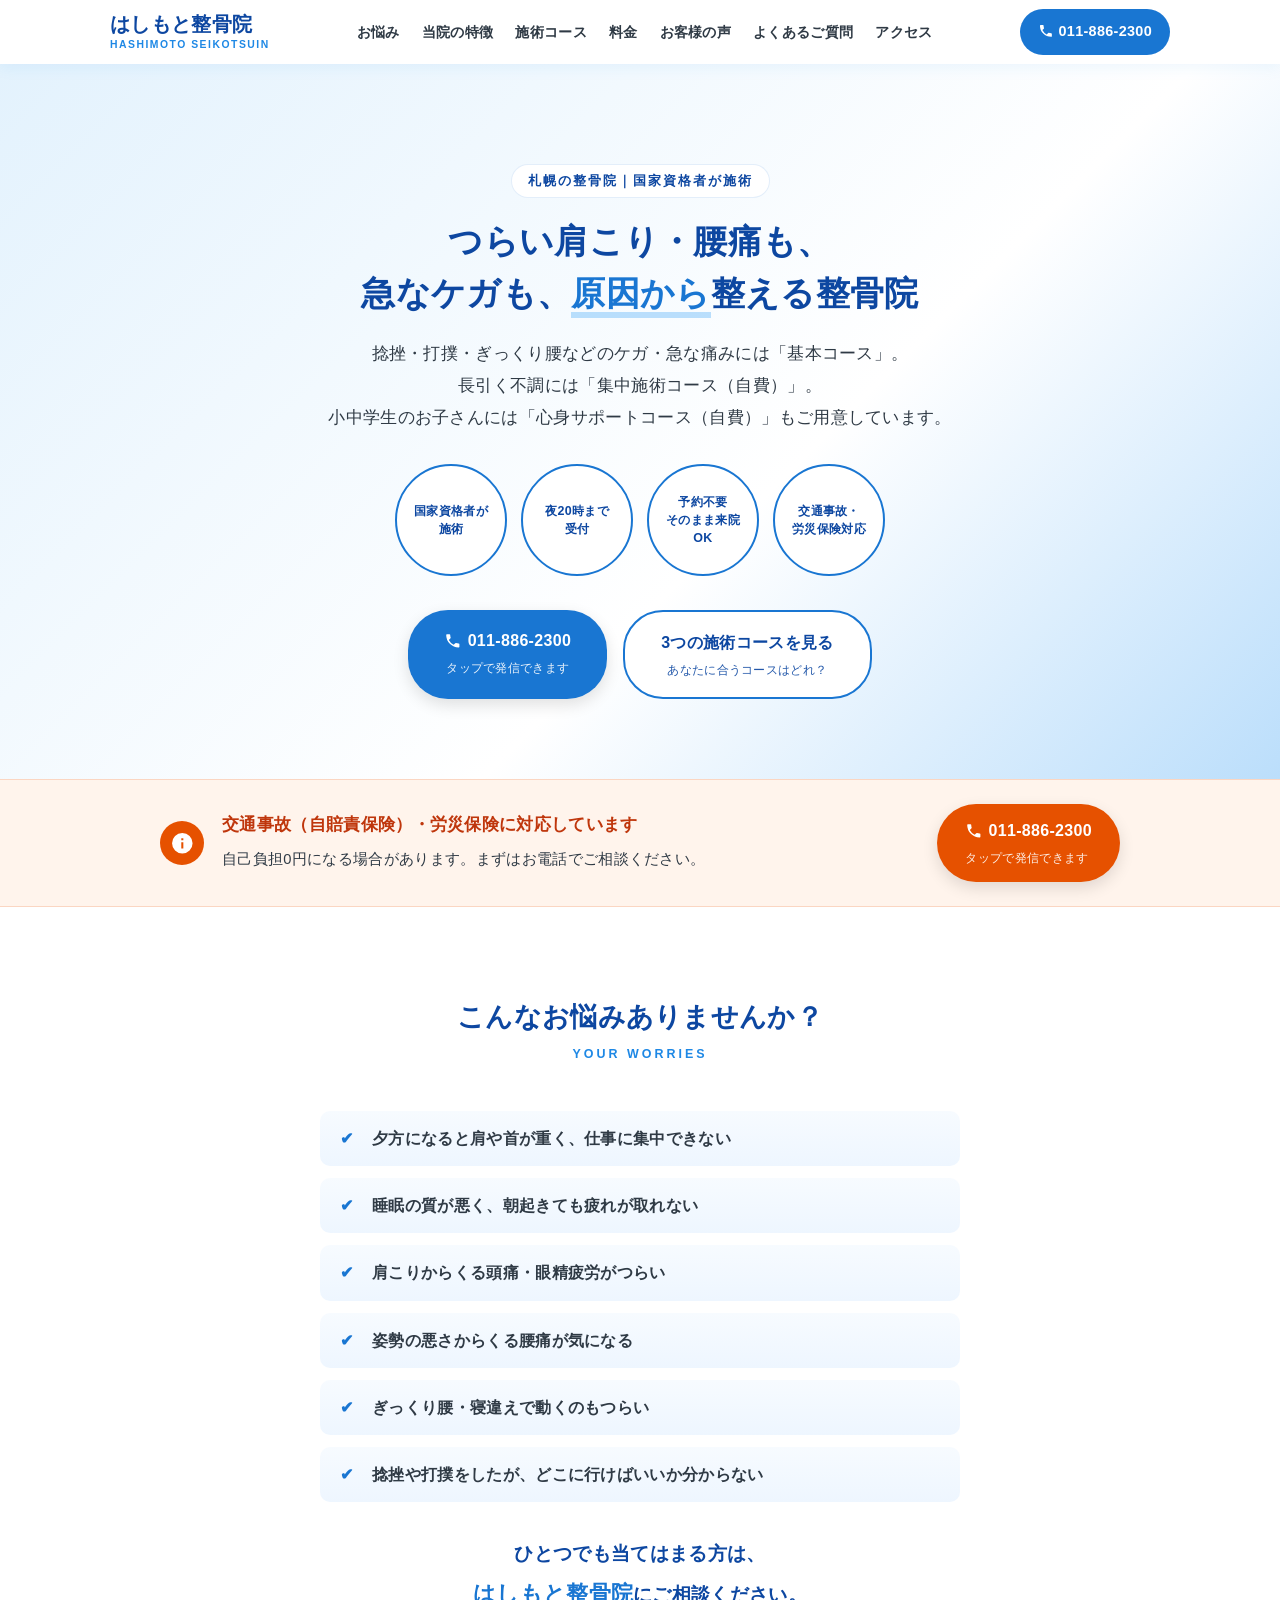
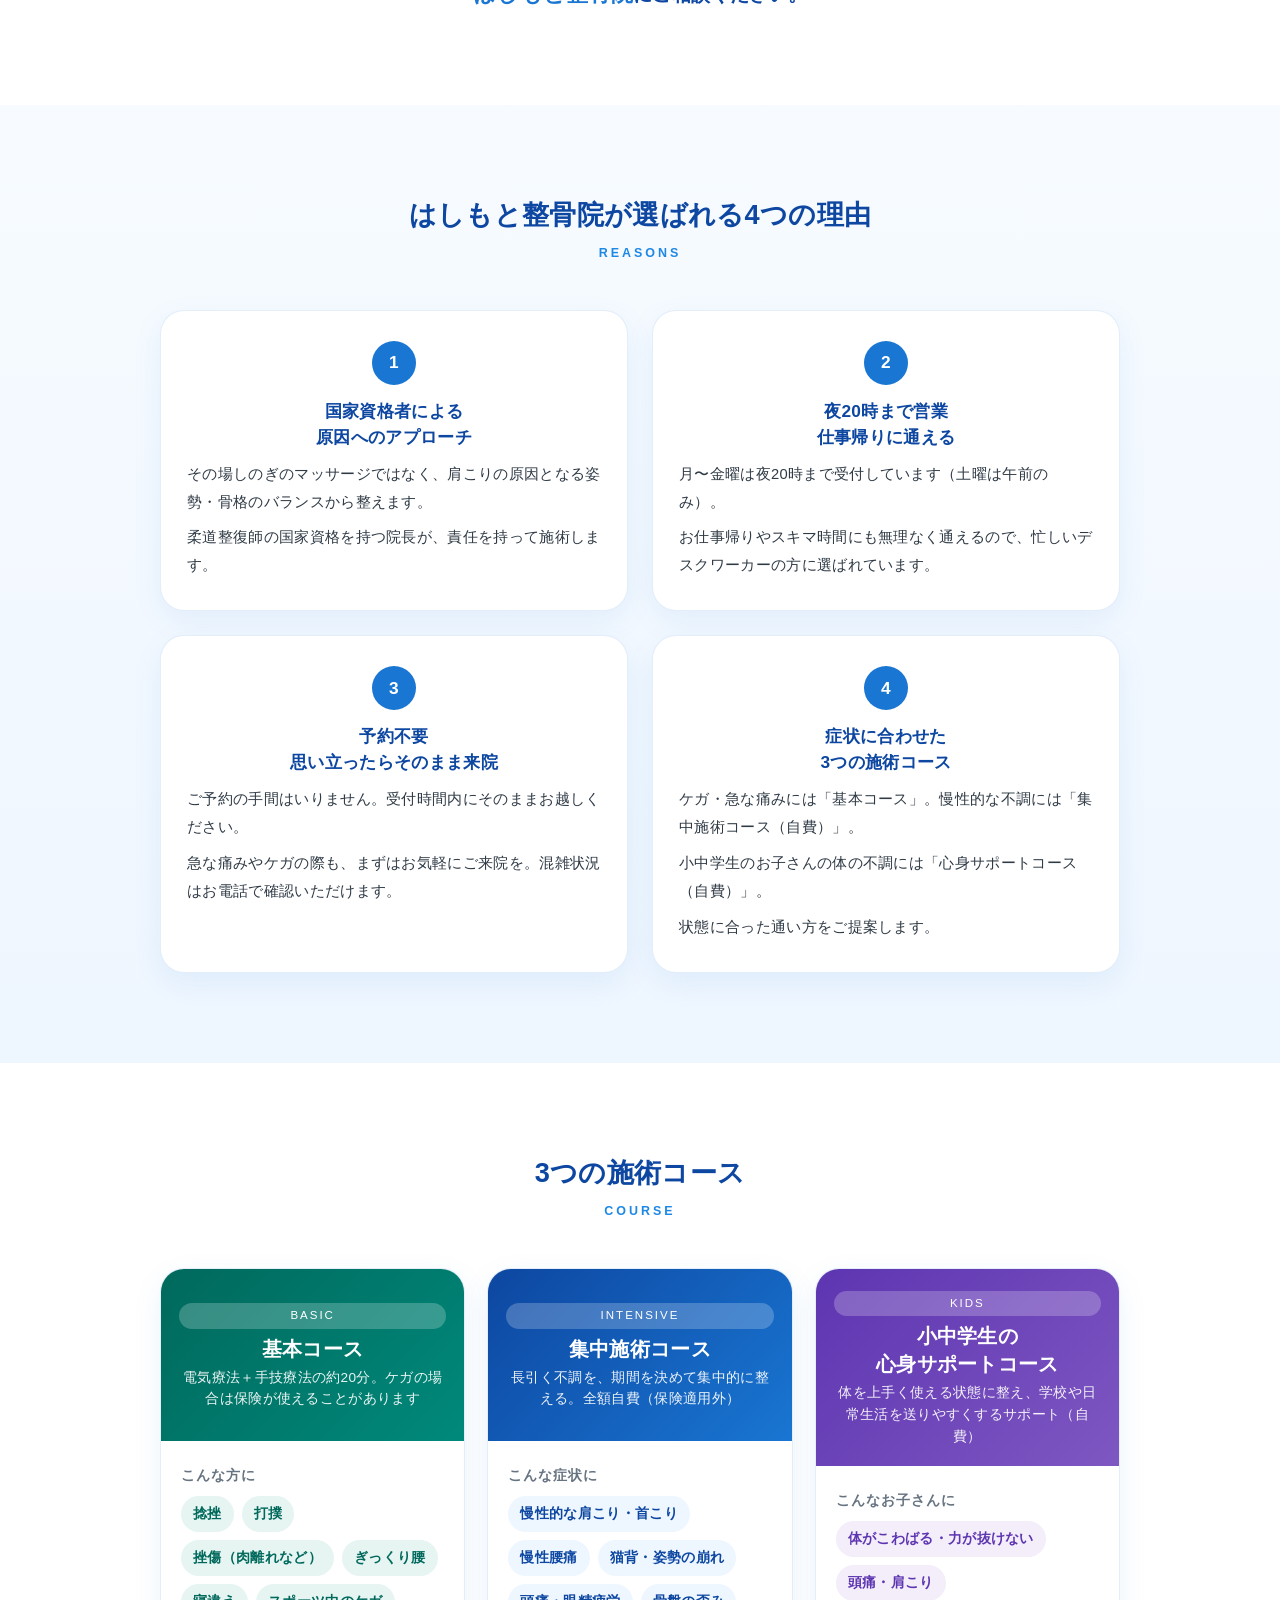
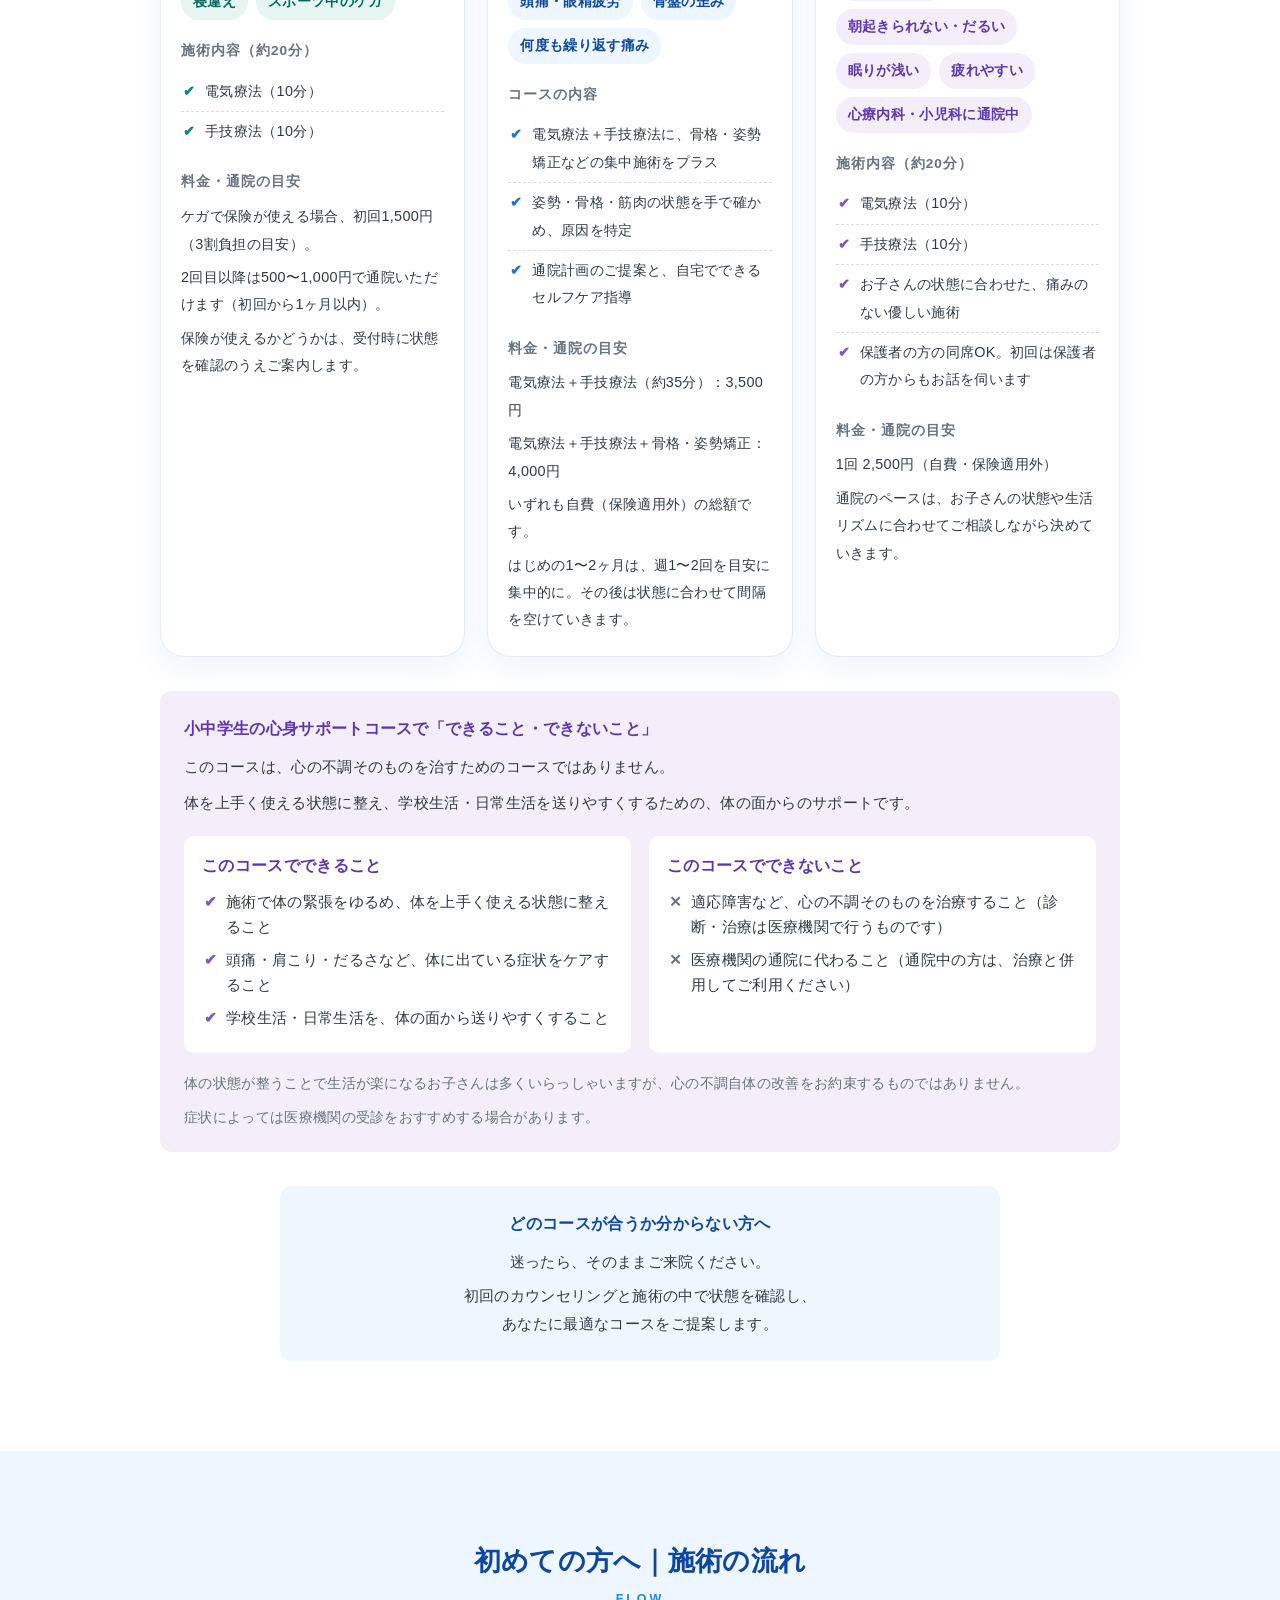
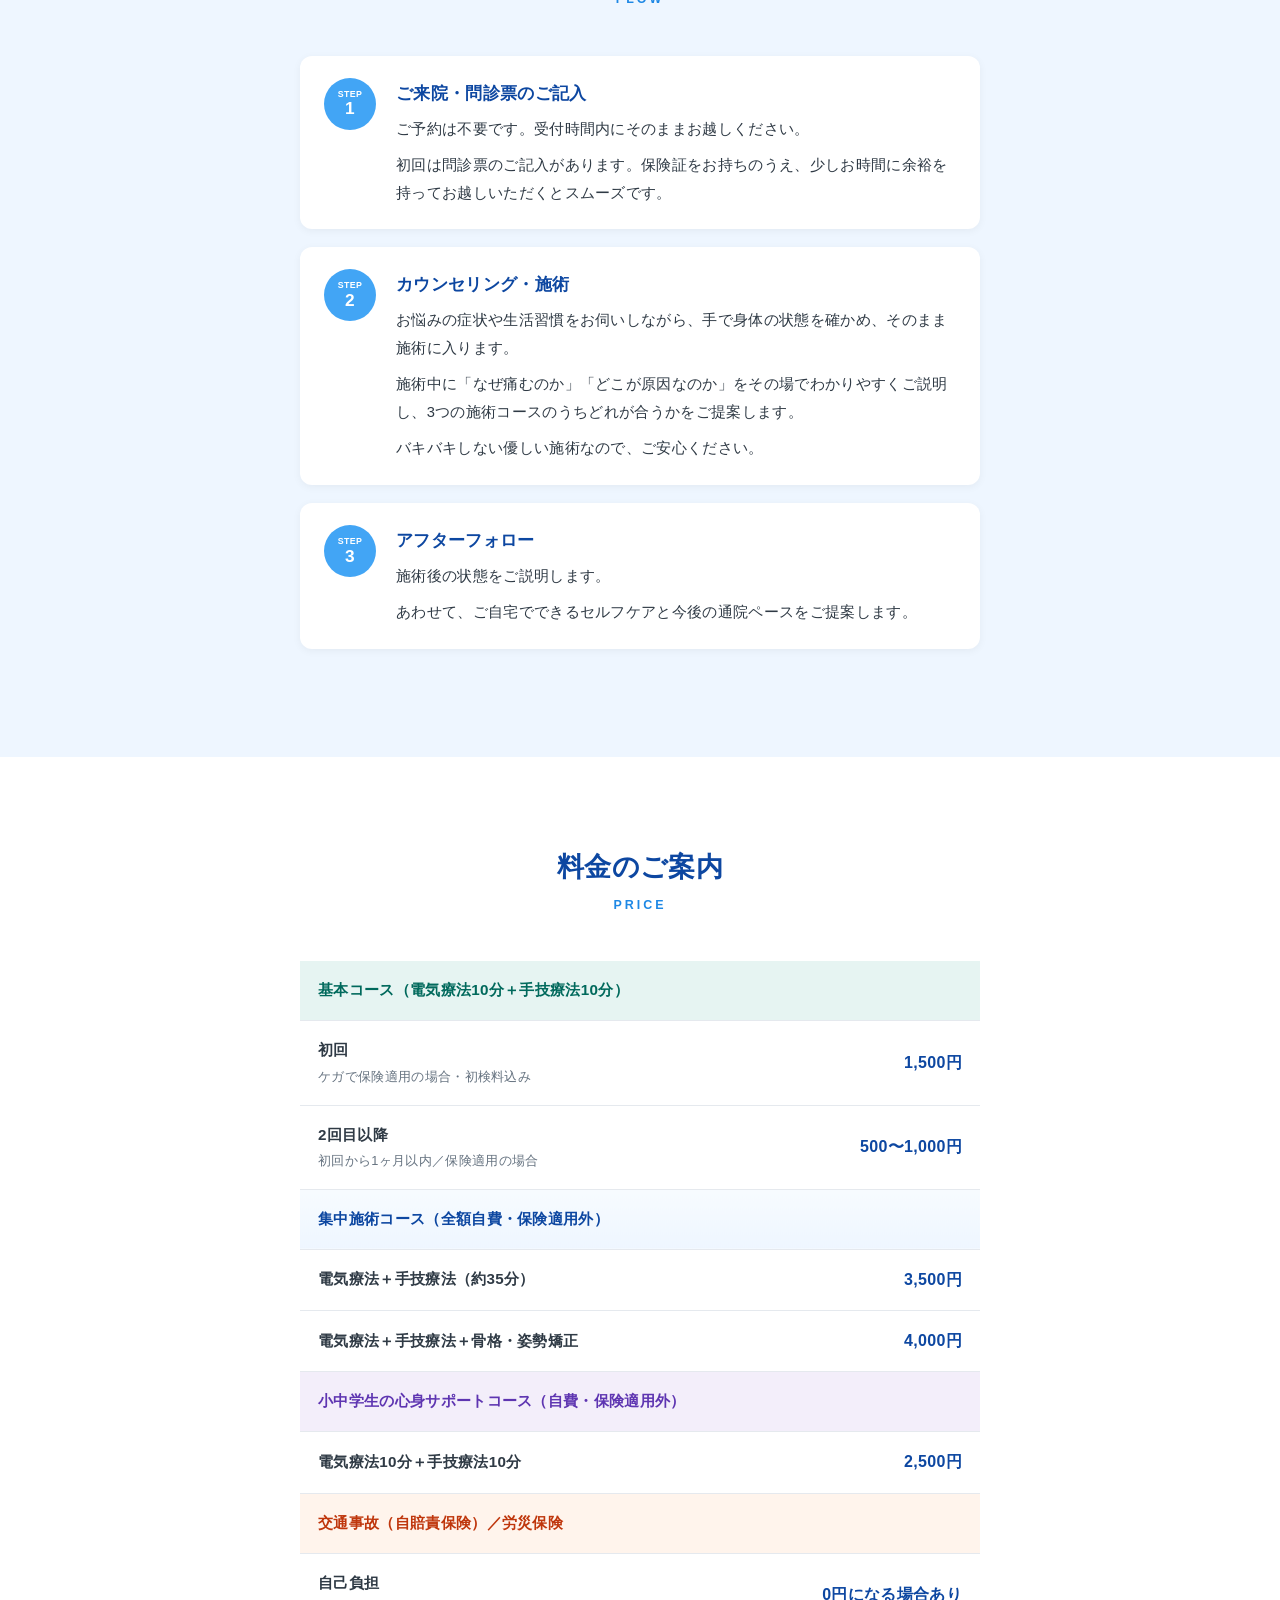
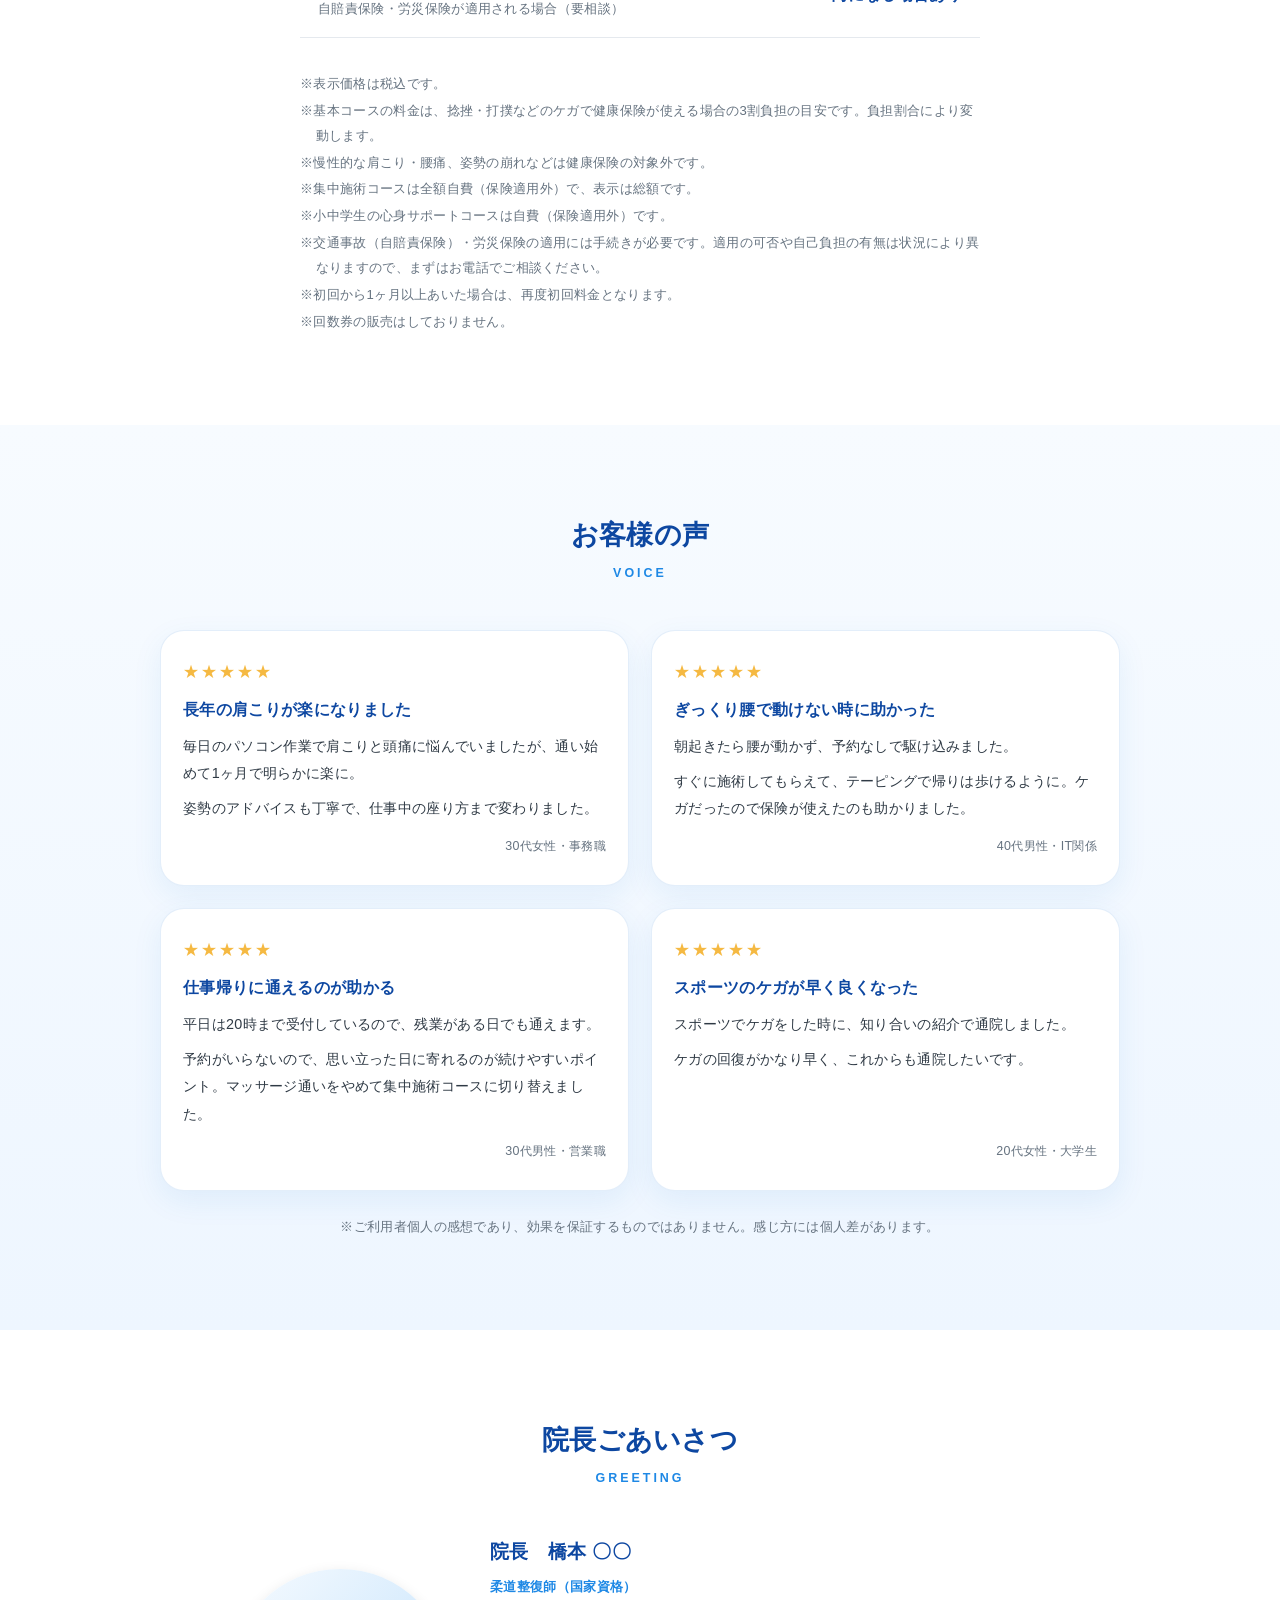
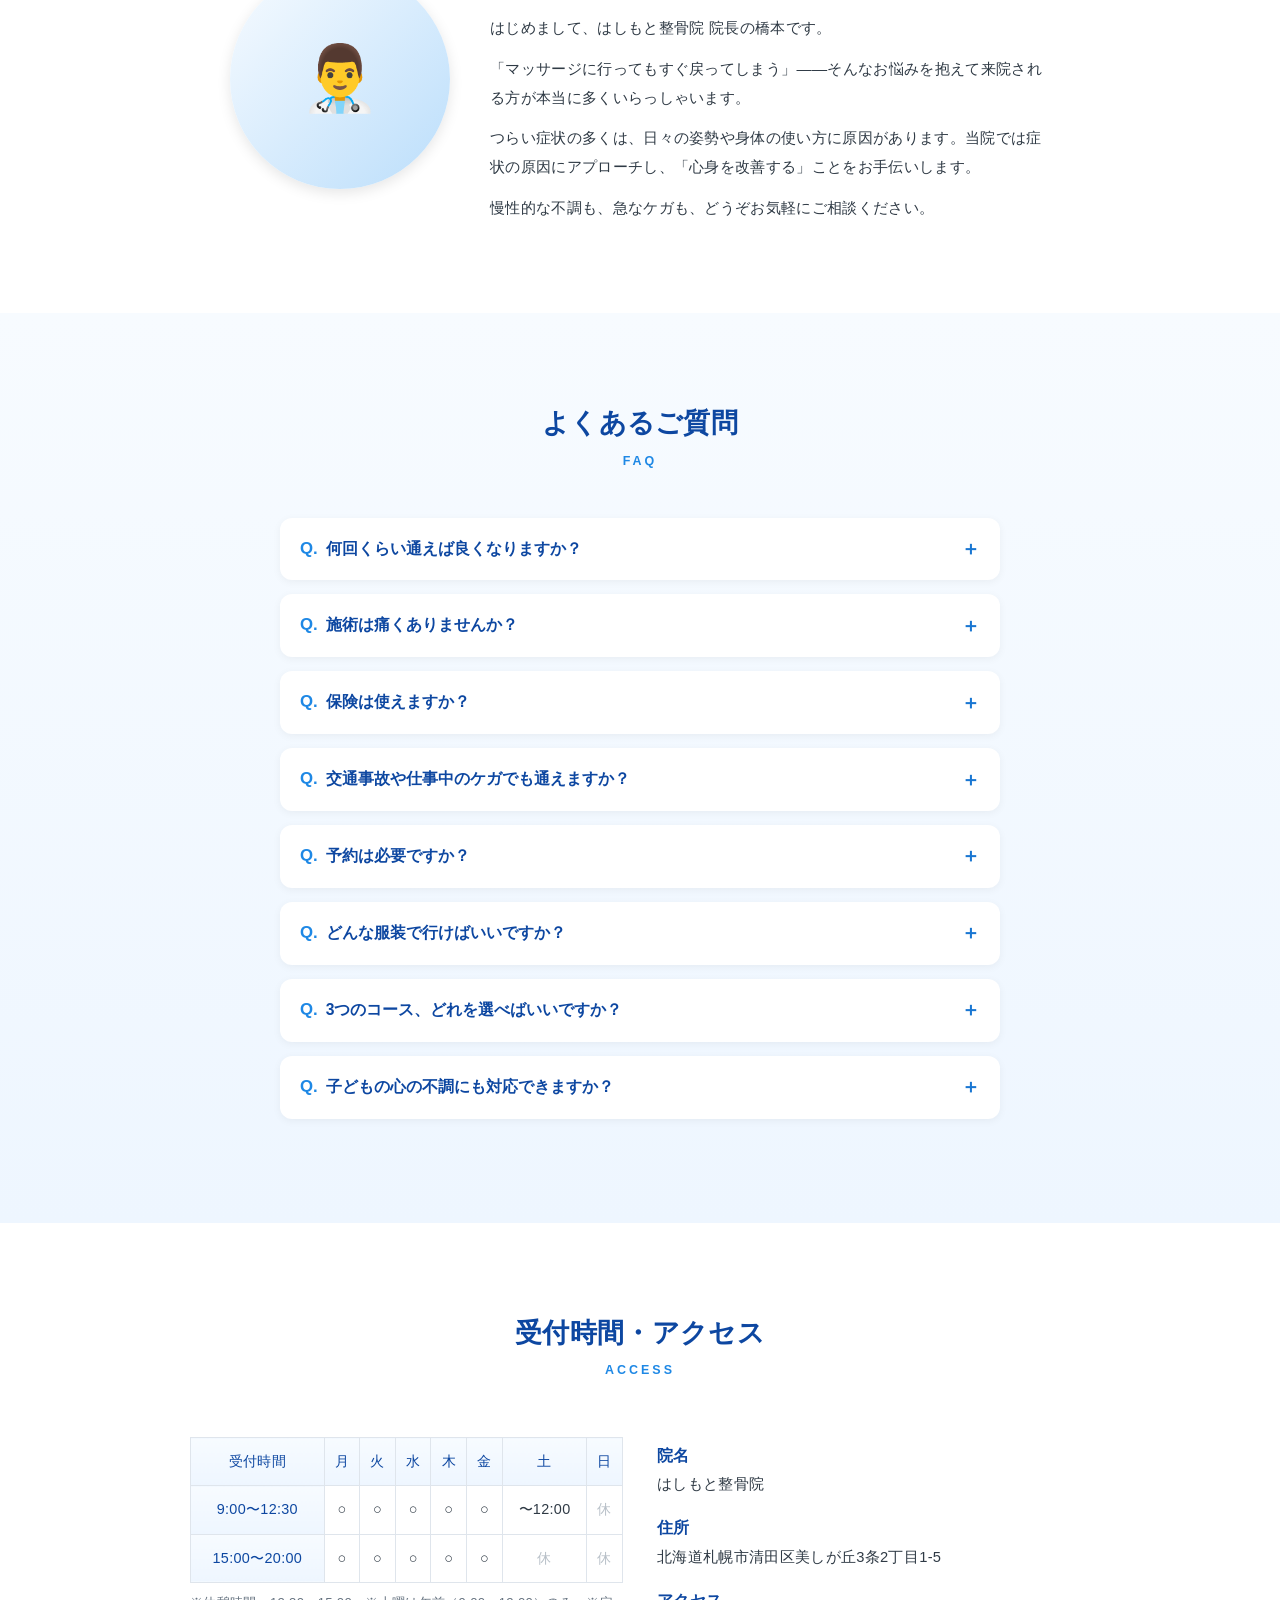
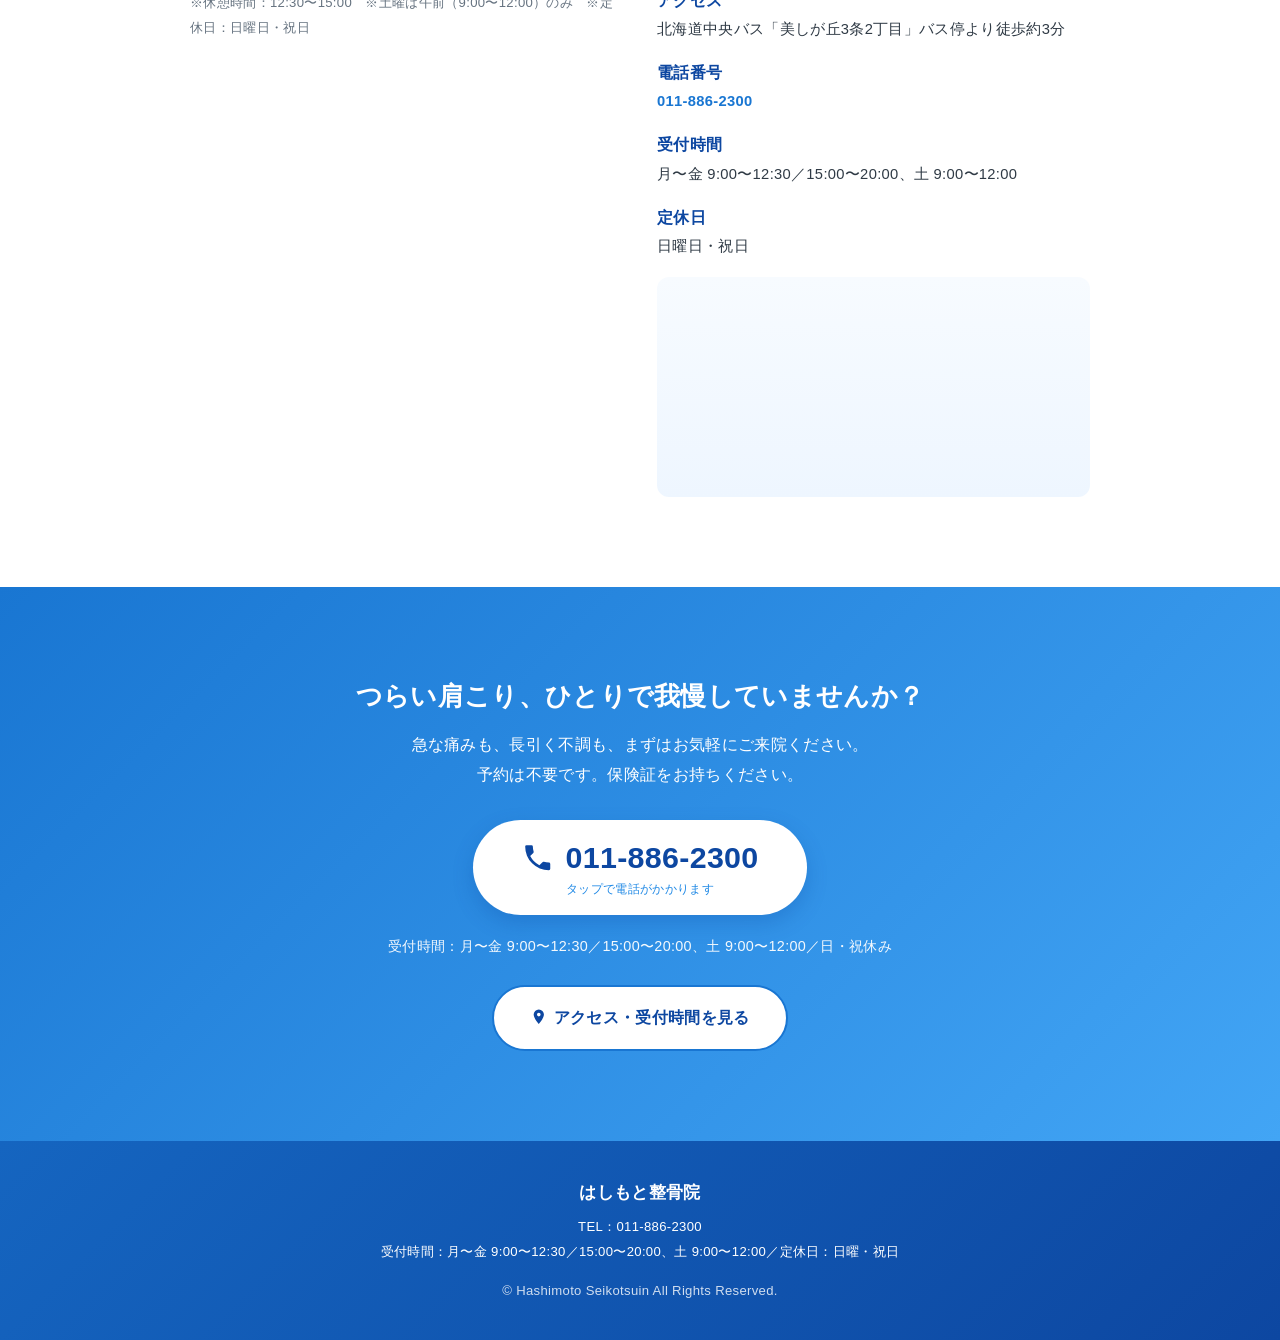
==== index.html @ 77bc4522 "交通事故・労災保険の対応を告知し、小中学生の心身サポートコースを追加 - ヒーロー直下に交通事故（自賠責保険）・労災保険の告知バナーを新設（insurance-banner / btn--acute）" ====
<!DOCTYPE html>
<html lang="ja">
<head>
<meta charset="UTF-8">
<meta name="viewport" content="width=device-width, initial-scale=1.0">
<meta name="theme-color" content="#0d47a1">
<title>はしもと整骨院｜肩こり・腰痛・急なケガ｜札幌・夜20時まで</title>
<meta name="description" content="捻挫・打撲・ぎっくり腰などのケガから、つらい肩こり・腰痛まで。札幌のはしもと整骨院は予約不要・平日20時まで受付。交通事故（自賠責保険）・労災保険にも対応。ケガ向けの基本コース（保険適用の場合あり）、自費の集中施術コース、小中学生の心身サポートコースをご用意。TEL:011-886-2300">

<!-- TODO(公開前): 公開URL・OGP画像・favicon に差し替え -->
<link rel="canonical" href="https://example.com/">
<meta property="og:type" content="website">
<meta property="og:title" content="はしもと整骨院｜肩こり・腰痛・急なケガ｜札幌">
<meta property="og:description" content="ケガも肩こり・腰痛も。予約不要・平日20時まで受付の札幌の整骨院。">
<meta property="og:image" content="https://example.com/ogp.jpg">
<meta property="og:locale" content="ja_JP">
<!-- <link rel="icon" href="/favicon.ico"> -->

<link rel="stylesheet" href="assets/css/style.css">

<!-- 構造化データ  TODO(公開前): url / streetAddress を入力 -->
<script type="application/ld+json">
{
  "@context": "https://schema.org",
  "@type": "MedicalBusiness",
  "name": "はしもと整骨院",
  "telephone": "+81-11-886-2300",
  "url": "https://example.com/",
  "address": {
    "@type": "PostalAddress",
    "addressRegion": "北海道",
    "addressLocality": "札幌市",
    "streetAddress": "清田区美しが丘3条2丁目1-5"
  },
  "openingHoursSpecification": [
    { "@type": "OpeningHoursSpecification", "dayOfWeek": ["Monday","Tuesday","Wednesday","Thursday","Friday"], "opens": "09:00", "closes": "12:30" },
    { "@type": "OpeningHoursSpecification", "dayOfWeek": ["Monday","Tuesday","Wednesday","Thursday","Friday"], "opens": "15:00", "closes": "20:00" },
    { "@type": "OpeningHoursSpecification", "dayOfWeek": "Saturday", "opens": "09:00", "closes": "12:00" }
  ]
}
</script>
</head>
<body>

<a href="#main" class="skip-link">本文へスキップ</a>

<!-- SVG sprite -->
<svg class="u-visually-hidden" aria-hidden="true" focusable="false">
  <symbol id="i-tel" viewBox="0 0 24 24"><path d="M6.6 10.8a15.1 15.1 0 0 0 6.6 6.6l2.2-2.2a1 1 0 0 1 1-.25c1.1.37 2.3.57 3.6.57a1 1 0 0 1 1 1V20a1 1 0 0 1-1 1A17 17 0 0 1 3 4a1 1 0 0 1 1-1h3.5a1 1 0 0 1 1 1c0 1.25.2 2.45.57 3.57a1 1 0 0 1-.25 1L6.6 10.8z"/></symbol>
  <symbol id="i-pin" viewBox="0 0 24 24"><path d="M12 2a7 7 0 0 0-7 7c0 5.2 7 13 7 13s7-7.8 7-13a7 7 0 0 0-7-7zm0 9.5A2.5 2.5 0 1 1 12 6.5a2.5 2.5 0 0 1 0 5z"/></symbol>
  <symbol id="i-info" viewBox="0 0 24 24"><path d="M12 2a10 10 0 1 0 0 20 10 10 0 0 0 0-20zm1 15h-2v-6h2v6zm0-8h-2V7h2v2z"/></symbol>
</svg>

<!-- =========================================================================
     Header
     ========================================================================= -->
<header class="site-header">
  <div class="site-header__inner container container--wide">
    <a href="#top" class="site-logo" aria-label="はしもと整骨院 トップへ">はしもと整骨院<span class="site-logo__sub">HASHIMOTO SEIKOTSUIN</span></a>

    <nav class="site-nav" id="site-nav" aria-label="メインメニュー" data-nav>
      <ul class="site-nav__list">
        <li class="site-nav__item"><a class="site-nav__link" href="#worries">お悩み</a></li>
        <li class="site-nav__item"><a class="site-nav__link" href="#reasons">当院の特徴</a></li>
        <li class="site-nav__item"><a class="site-nav__link" href="#course">施術コース</a></li>
        <li class="site-nav__item"><a class="site-nav__link" href="#price">料金</a></li>
        <li class="site-nav__item"><a class="site-nav__link" href="#voice">お客様の声</a></li>
        <li class="site-nav__item"><a class="site-nav__link" href="#faq">よくあるご質問</a></li>
        <li class="site-nav__item"><a class="site-nav__link" href="#access">アクセス</a></li>
      </ul>
    </nav>

    <a href="tel:0118862300" class="site-header__tel"><svg class="icon"><use href="#i-tel"/></svg>011-886-2300</a>

    <button class="hamburger" type="button"
            aria-label="メニューを開く" aria-controls="site-nav" aria-expanded="false"
            data-nav-toggle data-label-open="メニューを開く" data-label-close="メニューを閉じる">
      <span class="hamburger__bar"></span><span class="hamburger__bar"></span><span class="hamburger__bar"></span>
    </button>
  </div>
</header>
<div class="nav-overlay" aria-hidden="true" data-nav-overlay></div>

<main id="main">

<!-- =========================================================================
     1. Hero
     ========================================================================= -->
<section class="hero" id="top">
  <p class="hero__eyebrow">札幌の整骨院｜国家資格者が施術</p>
  <h1 class="hero__title">つらい肩こり・腰痛も、<br>急なケガも、<strong>原因から</strong>整える整骨院</h1>
  <p class="hero__lead">捻挫・打撲・ぎっくり腰などのケガ・急な痛みには「基本コース」。<br>長引く不調には「集中施術コース（自費）」。<br>小中学生のお子さんには「心身サポートコース（自費）」もご用意しています。</p>
  <ul class="badge-list hero__badges">
    <li class="badge">国家資格者が<br>施術</li>
    <li class="badge">夜20時まで<br>受付</li>
    <li class="badge">予約不要<br>そのまま来院OK</li>
    <li class="badge">交通事故・<br>労災保険対応</li>
  </ul>
  <div class="btn-group">
    <a href="tel:0118862300" class="btn btn--primary"><svg class="icon"><use href="#i-tel"/></svg>011-886-2300<small>タップで発信できます</small></a>
    <a href="#course" class="btn btn--ghost">3つの施術コースを見る<small>あなたに合うコースはどれ？</small></a>
  </div>
</section>

<!-- =========================================================================
     1.5 Insurance banner（交通事故・労災保険の告知）
     ========================================================================= -->
<section class="insurance-banner" aria-label="交通事故・労災保険のご案内">
  <div class="container insurance-banner__inner">
    <span class="insurance-banner__icon" aria-hidden="true"><svg class="icon"><use href="#i-info"/></svg></span>
    <div class="insurance-banner__text prose">
      <p class="insurance-banner__title">交通事故（自賠責保険）・労災保険に対応しています</p>
      <p class="insurance-banner__lead">自己負担0円になる場合があります。まずはお電話でご相談ください。</p>
    </div>
    <a href="tel:0118862300" class="btn btn--acute insurance-banner__tel"><svg class="icon"><use href="#i-tel"/></svg>011-886-2300<small>タップで発信できます</small></a>
  </div>
</section>

<!-- =========================================================================
     2. Worries
     ========================================================================= -->
<section class="section section--white" id="worries">
  <div class="container">
    <h2 class="section__title">こんなお悩みありませんか？</h2>
    <p class="section__sub">Your Worries</p>
    <ul class="worry-list">
      <li class="worry-list__item">夕方になると肩や首が重く、仕事に集中できない</li>
      <li class="worry-list__item">睡眠の質が悪く、朝起きても疲れが取れない</li>
      <li class="worry-list__item">肩こりからくる頭痛・眼精疲労がつらい</li>
      <li class="worry-list__item">姿勢の悪さからくる腰痛が気になる</li>
      <li class="worry-list__item">ぎっくり腰・寝違えで動くのもつらい</li>
      <li class="worry-list__item">捻挫や打撲をしたが、どこに行けばいいか分からない</li>
    </ul>
    <p class="worry-msg">ひとつでも当てはまる方は、<br><strong>はしもと整骨院</strong>にご相談ください。</p>
  </div>
</section>

<!-- =========================================================================
     3. Reasons
     ========================================================================= -->
<section class="section section--tint" id="reasons">
  <div class="container">
    <h2 class="section__title">はしもと整骨院が選ばれる4つの理由</h2>
    <p class="section__sub">Reasons</p>
    <div class="reason-grid">

      <article class="card card--hover reason-card">
        <span class="circle-num reason-card__num" aria-hidden="true">1</span>
        <h3 class="reason-card__title">国家資格者による<br>原因へのアプローチ</h3>
        <div class="reason-card__body prose">
          <p>その場しのぎのマッサージではなく、肩こりの原因となる姿勢・骨格のバランスから整えます。</p>
          <p>柔道整復師の国家資格を持つ院長が、責任を持って施術します。</p>
        </div>
      </article>

      <article class="card card--hover reason-card">
        <span class="circle-num reason-card__num" aria-hidden="true">2</span>
        <h3 class="reason-card__title">夜20時まで営業<br>仕事帰りに通える</h3>
        <div class="reason-card__body prose">
          <p>月〜金曜は夜20時まで受付しています（土曜は午前のみ）。</p>
          <p>お仕事帰りやスキマ時間にも無理なく通えるので、忙しいデスクワーカーの方に選ばれています。</p>
        </div>
      </article>

      <article class="card card--hover reason-card">
        <span class="circle-num reason-card__num" aria-hidden="true">3</span>
        <h3 class="reason-card__title">予約不要<br>思い立ったらそのまま来院</h3>
        <div class="reason-card__body prose">
          <p>ご予約の手間はいりません。受付時間内にそのままお越しください。</p>
          <p>急な痛みやケガの際も、まずはお気軽にご来院を。混雑状況はお電話で確認いただけます。</p>
        </div>
      </article>

      <article class="card card--hover reason-card">
        <span class="circle-num reason-card__num" aria-hidden="true">4</span>
        <h3 class="reason-card__title">症状に合わせた<br>3つの施術コース</h3>
        <div class="reason-card__body prose">
          <p>ケガ・急な痛みには「基本コース」。慢性的な不調には「集中施術コース（自費）」。</p>
          <p>小中学生のお子さんの体の不調には「心身サポートコース（自費）」。</p>
          <p>状態に合った通い方をご提案します。</p>
        </div>
      </article>

    </div>
  </div>
</section>

<!-- =========================================================================
     4. Courses
     ※ コースを追加する場合: course-card を複製し、modifier（--basic 等）を
        新設して style.css の「5.5 Courses」に色変数を追加する。
     ========================================================================= -->
<section class="section section--white" id="course">
  <div class="container">
    <h2 class="section__title">3つの施術コース</h2>
    <p class="section__sub">Course</p>
    <div class="course-grid">

      <article class="card course-card course-card--basic">
        <header class="course-card__head">
          <span class="course-card__tag">BASIC</span>
          <h3 class="course-card__title">基本コース</h3>
          <p class="course-card__tagline">電気療法＋手技療法の約20分。ケガの場合は保険が使えることがあります</p>
        </header>
        <div class="course-card__body">
          <h4 class="course-card__label">こんな方に</h4>
          <ul class="course-card__chips">
            <li class="course-card__chip">捻挫</li>
            <li class="course-card__chip">打撲</li>
            <li class="course-card__chip">挫傷（肉離れなど）</li>
            <li class="course-card__chip">ぎっくり腰</li>
            <li class="course-card__chip">寝違え</li>
            <li class="course-card__chip">スポーツ中のケガ</li>
          </ul>
          <h4 class="course-card__label">施術内容（約20分）</h4>
          <ul class="course-card__points">
            <li class="check-list__item">電気療法（10分）</li>
            <li class="check-list__item">手技療法（10分）</li>
          </ul>
          <h4 class="course-card__label">料金・通院の目安</h4>
          <p>ケガで保険が使える場合、初回1,500円（3割負担の目安）。</p>
          <p>2回目以降は500〜1,000円で通院いただけます（初回から1ヶ月以内）。</p>
          <p>保険が使えるかどうかは、受付時に状態を確認のうえご案内します。</p>
        </div>
      </article>

      <article class="card course-card course-card--intensive">
        <header class="course-card__head">
          <span class="course-card__tag">INTENSIVE</span>
          <h3 class="course-card__title">集中施術コース</h3>
          <p class="course-card__tagline">長引く不調を、期間を決めて集中的に整える。全額自費（保険適用外）</p>
        </header>
        <div class="course-card__body">
          <h4 class="course-card__label">こんな症状に</h4>
          <ul class="course-card__chips">
            <li class="course-card__chip">慢性的な肩こり・首こり</li>
            <li class="course-card__chip">慢性腰痛</li>
            <li class="course-card__chip">猫背・姿勢の崩れ</li>
            <li class="course-card__chip">頭痛・眼精疲労</li>
            <li class="course-card__chip">骨盤の歪み</li>
            <li class="course-card__chip">何度も繰り返す痛み</li>
          </ul>
          <h4 class="course-card__label">コースの内容</h4>
          <ul class="course-card__points">
            <li class="check-list__item">電気療法＋手技療法に、骨格・姿勢矯正などの集中施術をプラス</li>
            <li class="check-list__item">姿勢・骨格・筋肉の状態を手で確かめ、原因を特定</li>
            <li class="check-list__item">通院計画のご提案と、自宅でできるセルフケア指導</li>
          </ul>
          <h4 class="course-card__label">料金・通院の目安</h4>
          <p>電気療法＋手技療法（約35分）：3,500円</p>
          <p>電気療法＋手技療法＋骨格・姿勢矯正：4,000円</p>
          <p>いずれも自費（保険適用外）の総額です。</p>
          <p>はじめの1〜2ヶ月は、週1〜2回を目安に集中的に。その後は状態に合わせて間隔を空けていきます。</p>
        </div>
      </article>

      <article class="card course-card course-card--kids">
        <header class="course-card__head">
          <span class="course-card__tag">KIDS</span>
          <h3 class="course-card__title">小中学生の<br class="u-pc-only">心身サポートコース</h3>
          <p class="course-card__tagline">体を上手く使える状態に整え、学校や日常生活を送りやすくするサポート（自費）</p>
        </header>
        <div class="course-card__body">
          <h4 class="course-card__label">こんなお子さんに</h4>
          <ul class="course-card__chips">
            <li class="course-card__chip">体がこわばる・力が抜けない</li>
            <li class="course-card__chip">頭痛・肩こり</li>
            <li class="course-card__chip">朝起きられない・だるい</li>
            <li class="course-card__chip">眠りが浅い</li>
            <li class="course-card__chip">疲れやすい</li>
            <li class="course-card__chip">心療内科・小児科に通院中</li>
          </ul>
          <h4 class="course-card__label">施術内容（約20分）</h4>
          <ul class="course-card__points">
            <li class="check-list__item">電気療法（10分）</li>
            <li class="check-list__item">手技療法（10分）</li>
            <li class="check-list__item">お子さんの状態に合わせた、痛みのない優しい施術</li>
            <li class="check-list__item">保護者の方の同席OK。初回は保護者の方からもお話を伺います</li>
          </ul>
          <h4 class="course-card__label">料金・通院の目安</h4>
          <!-- TODO(要確認): 2,500円が「一律」か「基本コース料金＋2,500円」かを院長に確認。現在は一律 2,500円で仮組み -->
          <p>1回 2,500円（自費・保険適用外）</p>
          <p>通院のペースは、お子さんの状態や生活リズムに合わせてご相談しながら決めていきます。</p>
        </div>
      </article>

    </div>

    <div class="note-box note-box--kids course-scope">
      <p class="note-box__title">小中学生の心身サポートコースで「できること・できないこと」</p>
      <div class="course-scope__lead prose">
        <p>このコースは、心の不調そのものを治すためのコースではありません。</p>
        <p>体を上手く使える状態に整え、学校生活・日常生活を送りやすくするための、体の面からのサポートです。</p>
      </div>
      <div class="course-scope__grid">
        <div class="course-scope__col">
          <h4 class="course-scope__heading">このコースでできること</h4>
          <ul class="course-scope__list course-scope__list--can">
            <li class="course-scope__item">施術で体の緊張をゆるめ、体を上手く使える状態に整えること</li>
            <li class="course-scope__item">頭痛・肩こり・だるさなど、体に出ている症状をケアすること</li>
            <li class="course-scope__item">学校生活・日常生活を、体の面から送りやすくすること</li>
          </ul>
        </div>
        <div class="course-scope__col">
          <h4 class="course-scope__heading">このコースでできないこと</h4>
          <ul class="course-scope__list course-scope__list--cannot">
            <li class="course-scope__item">適応障害など、心の不調そのものを治療すること（診断・治療は医療機関で行うものです）</li>
            <li class="course-scope__item">医療機関の通院に代わること（通院中の方は、治療と併用してご利用ください）</li>
          </ul>
        </div>
      </div>
      <div class="course-scope__note prose">
        <p>体の状態が整うことで生活が楽になるお子さんは多くいらっしゃいますが、心の不調自体の改善をお約束するものではありません。</p>
        <p>症状によっては医療機関の受診をおすすめする場合があります。</p>
      </div>
    </div>

    <div class="note-box course-guide">
      <p class="note-box__title">どのコースが合うか分からない方へ</p>
      <p>迷ったら、そのままご来院ください。</p>
      <p>初回のカウンセリングと施術の中で状態を確認し、<br class="u-pc-only">あなたに最適なコースをご提案します。</p>
    </div>
  </div>
</section>

<!-- =========================================================================
     5. Flow
     ========================================================================= -->
<section class="section section--flat" id="flow">
  <div class="container">
    <h2 class="section__title">初めての方へ｜施術の流れ</h2>
    <p class="section__sub">Flow</p>
    <ol class="flow-list">

      <li class="flow-step">
        <div class="flow-step__num" aria-hidden="true"><small>STEP</small>1</div>
        <div class="flow-step__body prose">
          <h3 class="flow-step__title">ご来院・問診票のご記入</h3>
          <p>ご予約は不要です。受付時間内にそのままお越しください。</p>
          <p>初回は問診票のご記入があります。保険証をお持ちのうえ、少しお時間に余裕を持ってお越しいただくとスムーズです。</p>
        </div>
      </li>

      <li class="flow-step">
        <div class="flow-step__num" aria-hidden="true"><small>STEP</small>2</div>
        <div class="flow-step__body prose">
          <h3 class="flow-step__title">カウンセリング・施術</h3>
          <p>お悩みの症状や生活習慣をお伺いしながら、手で身体の状態を確かめ、そのまま施術に入ります。</p>
          <p>施術中に「なぜ痛むのか」「どこが原因なのか」をその場でわかりやすくご説明し、3つの施術コースのうちどれが合うかをご提案します。</p>
          <p>バキバキしない優しい施術なので、ご安心ください。</p>
        </div>
      </li>

      <li class="flow-step">
        <div class="flow-step__num" aria-hidden="true"><small>STEP</small>3</div>
        <div class="flow-step__body prose">
          <h3 class="flow-step__title">アフターフォロー</h3>
          <p>施術後の状態をご説明します。</p>
          <p>あわせて、ご自宅でできるセルフケアと今後の通院ペースをご提案します。</p>
        </div>
      </li>

    </ol>
  </div>
</section>

<!-- =========================================================================
     6. Price
     ========================================================================= -->
<section class="section section--white" id="price">
  <div class="container">
    <h2 class="section__title">料金のご案内</h2>
    <p class="section__sub">Price</p>

    <div class="table-scroll">
      <table class="price-table">
        <tbody>
          <tr><th class="price-table__cat price-table__cat--basic" colspan="2">基本コース（電気療法10分＋手技療法10分）</th></tr>
          <tr><th>初回 <span class="price-table__sub">ケガで保険適用の場合・初検料込み</span></th><td>1,500円</td></tr>
          <tr><th>2回目以降 <span class="price-table__sub">初回から1ヶ月以内／保険適用の場合</span></th><td>500〜1,000円</td></tr>

          <tr><th class="price-table__cat" colspan="2">集中施術コース（全額自費・保険適用外）</th></tr>
          <tr><th>電気療法＋手技療法（約35分）</th><td>3,500円</td></tr>
          <tr><th>電気療法＋手技療法＋骨格・姿勢矯正</th><td>4,000円</td></tr>

          <!-- TODO(要確認): 2,500円が「一律」か「基本コース料金＋2,500円」かを院長に確認 -->
          <tr><th class="price-table__cat price-table__cat--kids" colspan="2">小中学生の心身サポートコース（自費・保険適用外）</th></tr>
          <tr><th>電気療法10分＋手技療法10分</th><td>2,500円</td></tr>

          <tr><th class="price-table__cat price-table__cat--acute" colspan="2">交通事故（自賠責保険）／労災保険</th></tr>
          <tr><th>自己負担 <span class="price-table__sub">自賠責保険・労災保険が適用される場合（要相談）</span></th><td>0円になる場合あり</td></tr>
        </tbody>
      </table>
    </div>

    <ul class="fine-print fine-print--list price-notes">
      <li>※表示価格は税込です。</li>
      <li>※基本コースの料金は、捻挫・打撲などのケガで健康保険が使える場合の3割負担の目安です。負担割合により変動します。</li>
      <li>※慢性的な肩こり・腰痛、姿勢の崩れなどは健康保険の対象外です。</li>
      <li>※集中施術コースは全額自費（保険適用外）で、表示は総額です。</li>
      <li>※小中学生の心身サポートコースは自費（保険適用外）です。</li>
      <li>※交通事故（自賠責保険）・労災保険の適用には手続きが必要です。適用の可否や自己負担の有無は状況により異なりますので、まずはお電話でご相談ください。</li>
      <li>※初回から1ヶ月以上あいた場合は、再度初回料金となります。</li>
      <li>※回数券の販売はしておりません。</li>
    </ul>
  </div>
</section>

<!-- =========================================================================
     7. Voices
     ========================================================================= -->
<section class="section section--tint" id="voice">
  <div class="container">
    <h2 class="section__title">お客様の声</h2>
    <p class="section__sub">Voice</p>
    <div class="voice-grid">

      <article class="card voice-card">
        <div class="voice-card__stars" aria-label="5段階中5">★★★★★</div>
        <h3 class="voice-card__title">長年の肩こりが楽になりました</h3>
        <div class="voice-card__body prose">
          <p>毎日のパソコン作業で肩こりと頭痛に悩んでいましたが、通い始めて1ヶ月で明らかに楽に。</p>
          <p>姿勢のアドバイスも丁寧で、仕事中の座り方まで変わりました。</p>
        </div>
        <p class="voice-card__who">30代女性・事務職</p>
      </article>

      <article class="card voice-card">
        <div class="voice-card__stars" aria-label="5段階中5">★★★★★</div>
        <h3 class="voice-card__title">ぎっくり腰で動けない時に助かった</h3>
        <div class="voice-card__body prose">
          <p>朝起きたら腰が動かず、予約なしで駆け込みました。</p>
          <p>すぐに施術してもらえて、テーピングで帰りは歩けるように。ケガだったので保険が使えたのも助かりました。</p>
        </div>
        <p class="voice-card__who">40代男性・IT関係</p>
      </article>

      <article class="card voice-card">
        <div class="voice-card__stars" aria-label="5段階中5">★★★★★</div>
        <h3 class="voice-card__title">仕事帰りに通えるのが助かる</h3>
        <div class="voice-card__body prose">
          <p>平日は20時まで受付しているので、残業がある日でも通えます。</p>
          <p>予約がいらないので、思い立った日に寄れるのが続けやすいポイント。マッサージ通いをやめて集中施術コースに切り替えました。</p>
        </div>
        <p class="voice-card__who">30代男性・営業職</p>
      </article>

      <article class="card voice-card">
        <div class="voice-card__stars" aria-label="5段階中5">★★★★★</div>
        <h3 class="voice-card__title">スポーツのケガが早く良くなった</h3>
        <div class="voice-card__body prose">
          <p>スポーツでケガをした時に、知り合いの紹介で通院しました。</p>
          <p>ケガの回復がかなり早く、これからも通院したいです。</p>
        </div>
        <p class="voice-card__who">20代女性・大学生</p>
      </article>

    </div>
    <p class="fine-print fine-print--center voice-note">※ご利用者個人の感想であり、効果を保証するものではありません。感じ方には個人差があります。</p>
  </div>
</section>

<!-- =========================================================================
     8. Doctor
     ========================================================================= -->
<section class="section section--white" id="doctor">
  <div class="container">
    <h2 class="section__title">院長ごあいさつ</h2>
    <p class="section__sub">Greeting</p>
    <div class="doctor">
      <!-- TODO(公開前): 院長写真に差し替え
           <div class="doctor__photo"><img src="assets/img/doctor.jpg" alt="院長 橋本の写真" width="220" height="220" loading="lazy"></div> -->
      <div class="doctor__photo" role="img" aria-label="院長の写真（準備中）">👨‍⚕️</div>
      <div class="doctor__text">
        <!-- TODO(公開前): 院長名を入力 -->
        <h3 class="doctor__name">院長　橋本 〇〇</h3>
        <p class="doctor__license">柔道整復師（国家資格）</p>
        <div class="doctor__body">
          <p>はじめまして、はしもと整骨院 院長の橋本です。</p>
          <p>「マッサージに行ってもすぐ戻ってしまう」——そんなお悩みを抱えて来院される方が本当に多くいらっしゃいます。</p>
          <p>つらい症状の多くは、日々の姿勢や身体の使い方に原因があります。当院では症状の原因にアプローチし、「心身を改善する」ことをお手伝いします。</p>
          <p>慢性的な不調も、急なケガも、どうぞお気軽にご相談ください。</p>
        </div>
      </div>
    </div>
  </div>
</section>

<!-- =========================================================================
     9. FAQ
     ※ 質問を追加する場合: faq-item を複製し、aria-controls と id を一意にする
     ========================================================================= -->
<section class="section section--tint" id="faq">
  <div class="container">
    <h2 class="section__title">よくあるご質問</h2>
    <p class="section__sub">FAQ</p>

    <div class="faq-item" data-faq-item>
      <h3><button class="faq-item__q" type="button" aria-expanded="false" aria-controls="faq-a1" data-faq-toggle>何回くらい通えば良くなりますか？</button></h3>
      <div class="faq-item__a" id="faq-a1"><div><div class="faq-item__a-inner prose">
        <p>症状や状態により異なりますが、多くの方は3〜5回程度で変化を実感されています。</p>
        <p>初回のカウンセリング時に、あなたに合った通院ペースをご提案いたします。</p>
      </div></div></div>
    </div>

    <div class="faq-item" data-faq-item>
      <h3><button class="faq-item__q" type="button" aria-expanded="false" aria-controls="faq-a2" data-faq-toggle>施術は痛くありませんか？</button></h3>
      <div class="faq-item__a" id="faq-a2"><div><div class="faq-item__a-inner prose">
        <p>バキバキ鳴らすような施術は行いません。身体に優しいソフトな施術ですので、初めての方も安心してお受けいただけます。</p>
        <p>急性期の痛みが強い場合も、状態に合わせて無理のない範囲で施術します。</p>
      </div></div></div>
    </div>

    <div class="faq-item" data-faq-item>
      <h3><button class="faq-item__q" type="button" aria-expanded="false" aria-controls="faq-a3" data-faq-toggle>保険は使えますか？</button></h3>
      <div class="faq-item__a" id="faq-a3"><div><div class="faq-item__a-inner prose">
        <p>捻挫・打撲・挫傷（肉離れなど）といったケガの施術には、健康保険が使える場合があります（初回1,500円・2回目以降500〜1,000円／3割負担の目安）。</p>
        <p>慢性的な肩こり・腰痛、姿勢の崩れなどは健康保険の対象外です。集中施術コースは全額自費（保険適用外）となります。</p>
        <p>保険適用の可否は症状によって異なりますので、受付時に保険証をご提示のうえご相談ください。</p>
      </div></div></div>
    </div>

    <div class="faq-item" data-faq-item>
      <h3><button class="faq-item__q" type="button" aria-expanded="false" aria-controls="faq-a7" data-faq-toggle>交通事故や仕事中のケガでも通えますか？</button></h3>
      <div class="faq-item__a" id="faq-a7"><div><div class="faq-item__a-inner prose">
        <p>はい、通えます。</p>
        <p>交通事故によるケガは自賠責保険、仕事中・通勤中のケガは労災保険が適用され、自己負担なく通院できる場合があります。</p>
        <p>保険会社とのやりとりや手続きで分からないことがあれば、ご相談に乗りますのでご安心ください。</p>
        <p>事故やケガの状況によって必要な手続きが異なりますので、まずはお電話（011-886-2300）でご相談ください。</p>
      </div></div></div>
    </div>

    <div class="faq-item" data-faq-item>
      <h3><button class="faq-item__q" type="button" aria-expanded="false" aria-controls="faq-a4" data-faq-toggle>予約は必要ですか？</button></h3>
      <div class="faq-item__a" id="faq-a4"><div><div class="faq-item__a-inner prose">
        <p>ご予約は不要です。受付時間内にそのままお越しください。</p>
        <p>混雑状況を事前に知りたい場合は、お電話（011-886-2300）でお気軽にお問い合わせください。</p>
      </div></div></div>
    </div>

    <div class="faq-item" data-faq-item>
      <h3><button class="faq-item__q" type="button" aria-expanded="false" aria-controls="faq-a5" data-faq-toggle>どんな服装で行けばいいですか？</button></h3>
      <div class="faq-item__a" id="faq-a5"><div><div class="faq-item__a-inner prose">
        <p>服装にこだわる必要はありません。</p>
        <p>お仕事帰りにスーツのままでも、普段着のままでも、そのままお越しください。</p>
      </div></div></div>
    </div>

    <div class="faq-item" data-faq-item>
      <h3><button class="faq-item__q" type="button" aria-expanded="false" aria-controls="faq-a6" data-faq-toggle>3つのコース、どれを選べばいいですか？</button></h3>
      <div class="faq-item__a" id="faq-a6"><div><div class="faq-item__a-inner prose">
        <p>「数日前にひねった」「朝起きたら急に痛い」など、ケガやはっきりしたきっかけのある痛み → <b>基本コース</b></p>
        <p>「何年も肩こりが続いている」「マッサージをしてもすぐ戻る」といった慢性的な不調 → <b>集中施術コース（自費）</b></p>
        <p>小中学生のお子さんの、体のこわばり・だるさ・頭痛など心身の不調からくる体の症状 → <b>小中学生の心身サポートコース（自費）</b></p>
        <p>迷われる場合は、初回の施術の中でご相談に乗りますので、ご安心ください。</p>
      </div></div></div>
    </div>

    <div class="faq-item" data-faq-item>
      <h3><button class="faq-item__q" type="button" aria-expanded="false" aria-controls="faq-a8" data-faq-toggle>子どもの心の不調にも対応できますか？</button></h3>
      <div class="faq-item__a" id="faq-a8"><div><div class="faq-item__a-inner prose">
        <p>心の不調そのものの診断・治療は、心療内科や小児科などの医療機関で行うものであり、当院で行うことはできません。</p>
        <p>当院の「小中学生の心身サポートコース」は、心の不調があるお子さんに起こりやすい「体がこわばる」「力の入れ方が分からない」「疲れやすい」といった、体を上手く使えない状態を施術で整えるためのコースです。</p>
        <p>体の状態を整えることで、学校生活や日常生活を送りやすくすることを目指します。</p>
        <p>心療内科・小児科などに通院中・経過観察中のお子さんも、医療機関での治療と併用する形でご利用いただけます。</p>
        <p>保護者の方の同席も可能ですので、まずはお気軽にご相談ください。</p>
      </div></div></div>
    </div>
  </div>
</section>

<!-- =========================================================================
     10. Access
     ========================================================================= -->
<section class="section section--white" id="access">
  <div class="container">
    <h2 class="section__title">受付時間・アクセス</h2>
    <p class="section__sub">Access</p>
    <div class="access-grid">

      <div>
        <div class="table-scroll">
          <table class="hours-table">
            <thead>
              <tr>
                <th scope="col">受付時間</th>
                <th scope="col">月</th><th scope="col">火</th><th scope="col">水</th><th scope="col">木</th><th scope="col">金</th><th scope="col">土</th><th scope="col">日</th>
              </tr>
            </thead>
            <tbody>
              <tr>
                <th scope="row">9:00〜12:30</th>
                <td>○</td><td>○</td><td>○</td><td>○</td><td>○</td><td>〜12:00</td><td class="hours-table__closed">休</td>
              </tr>
              <tr>
                <th scope="row">15:00〜20:00</th>
                <td>○</td><td>○</td><td>○</td><td>○</td><td>○</td><td class="hours-table__closed">休</td><td class="hours-table__closed">休</td>
              </tr>
            </tbody>
          </table>
        </div>
        <p class="fine-print hours-note">※休憩時間：12:30〜15:00　※土曜は午前（9:00〜12:00）のみ　※定休日：日曜日・祝日</p>
      </div>

      <div>
        <dl class="access-info">
          <dt>院名</dt>
          <dd>はしもと整骨院</dd>
          <!-- TODO(公開前): 駐車場の有無・台数を入力 -->
          <dt>住所</dt>
          <dd>北海道札幌市清田区美しが丘3条2丁目1-5</dd>
          <dt>アクセス</dt>
          <dd>北海道中央バス「美しが丘3条2丁目」バス停より徒歩約3分</dd>
          <dt>電話番号</dt>
          <dd><a href="tel:0118862300">011-886-2300</a></dd>
          <dt>受付時間</dt>
          <dd>月〜金 9:00〜12:30／15:00〜20:00、土 9:00〜12:00</dd>
          <dt>定休日</dt>
          <dd>日曜日・祝日</dd>
        </dl>
        <div class="map-embed">
          <iframe
            src="https://www.google.com/maps/embed?pb=!1m3!2m1!1z5YyX5rW36YGT5pyt5bmM5biC5riF55Sw5Yy6576O44GX44GM5LiY77yT5p2h77yS5LiB55uu77yRLe-8lQ!6i16!3m1!1sja!5m1!1sja"
            title="はしもと整骨院の地図（Googleマップ）"
            width="600" height="220"
            style="border:0"
            allowfullscreen
            loading="lazy"
            referrerpolicy="no-referrer-when-downgrade"></iframe>
        </div>
      </div>

    </div>
  </div>
</section>

<!-- =========================================================================
     11. Final CTA
     ========================================================================= -->
<section class="section final-cta">
  <div class="container">
    <h2 class="final-cta__title">つらい肩こり、ひとりで我慢していませんか？</h2>
    <p class="final-cta__lead">急な痛みも、長引く不調も、まずはお気軽にご来院ください。<br>予約は不要です。保険証をお持ちください。</p>
    <a href="tel:0118862300" class="final-cta__tel"><svg class="icon"><use href="#i-tel"/></svg>011-886-2300<small>タップで電話がかかります</small></a>
    <p class="final-cta__hours">受付時間：月〜金 9:00〜12:30／15:00〜20:00、土 9:00〜12:00／日・祝休み</p>
    <div class="btn-group final-cta__actions">
      <a href="#access" class="btn btn--ghost"><svg class="icon"><use href="#i-pin"/></svg>アクセス・受付時間を見る</a>
    </div>
  </div>
</section>

</main>

<!-- =========================================================================
     Footer
     ========================================================================= -->
<footer class="site-footer">
  <p class="site-footer__name">はしもと整骨院</p>
  <p>TEL：<a href="tel:0118862300">011-886-2300</a></p>
  <p>受付時間：月〜金 9:00〜12:30／15:00〜20:00、土 9:00〜12:00／定休日：日曜・祝日</p>
  <p class="site-footer__copy">© Hashimoto Seikotsuin All Rights Reserved.</p>
</footer>

<!-- Mobile fixed CTA -->
<div class="fixed-cta">
  <a href="tel:0118862300" class="fixed-cta__btn fixed-cta__btn--tel"><svg class="icon"><use href="#i-tel"/></svg>電話で相談<small>011-886-2300</small></a>
  <a href="#access" class="fixed-cta__btn fixed-cta__btn--access"><svg class="icon"><use href="#i-pin"/></svg>アクセス<small>予約不要・20時まで</small></a>
</div>

<script src="assets/js/main.js" defer></script>
</body>
</html>
---- assets/css/style.css ----
/* =============================================================================
   はしもと整骨院 LP  –  style.css
   -----------------------------------------------------------------------------
   構成（上から順に読み込まれ、後のものほど優先される）
     1. Tokens      : 色・余白・サイズなどの変数。見た目の調整はまずここ
     2. Base        : リセットと要素のデフォルト
     3. Layout      : ページ骨格（コンテナ・セクション共通）
     4. Components  : 再利用部品（ボタン・カード・テーブル…）
     5. Sections    : 各セクション固有のスタイル
     6. Utilities   : 汎用クラス（.u-*）
     7. Responsive  : ブレークポイント別の上書き
   命名規則：BEM（block__element--modifier）。状態は is-* を使う。
   ============================================================================ */


/* =============================================================================
   1. Tokens
   ============================================================================ */
:root {
  /* --- Brand colors --- */
  --color-primary:        #1976d2;
  --color-primary-dark:   #0d47a1;
  --color-primary-light:  #42a5f5;
  --color-primary-deep:   #1e88e5;   /* 小さい文字でもコントラストを確保できる青 */

  /* --- Course colors（コースを増やす場合はここに追加） --- */
  --color-basic:          #00897b;
  --color-basic-dark:     #00695c;
  --color-basic-bg:       #e6f4f2;
  --color-acute:          #e65100;
  --color-acute-light:    #ff8a50;
  --color-acute-dark:     #bf360c;
  --color-acute-bg:       #fff4ec;
  --color-acute-border:   rgba(230, 81, 0, .18);
  --color-kids:           #7e57c2;   /* 小中学生コース：やさしいパープル */
  --color-kids-dark:      #5e35b1;
  --color-kids-bg:        #f3eefa;

  /* --- Neutral --- */
  --color-text:           #2f3a45;
  --color-text-muted:     #667380;
  --color-white:          #ffffff;
  --color-bg:             #fdfdfd;
  --color-bg-soft:        #f7fbff;
  --color-bg-tint:        #eef6ff;
  --color-bg-hero-a:      #e3f2fd;
  --color-bg-hero-b:      #bbdefb;
  --color-border:         rgba(25, 118, 210, .12);
  --color-border-soft:    #dfe5ec;
  --color-divider:        #d6dde5;
  --color-star:           #f5b942;
  --color-closed:         #b8c0c8;

  /* --- Gradients --- */
  --gradient-tint:        linear-gradient(180deg, var(--color-bg-soft), var(--color-bg-tint));
  --gradient-primary:     linear-gradient(135deg, var(--color-primary), var(--color-primary-light));
  --gradient-primary-dark:linear-gradient(135deg, #1565c0, var(--color-primary-dark));

  /* --- Effects --- */
  --shadow-card:          0 10px 30px rgba(25, 118, 210, .08);
  --shadow-card-hover:    0 16px 36px rgba(25, 118, 210, .14);
  --shadow-soft:          0 2px 8px rgba(0, 0, 0, .05);
  --shadow-btn:           0 6px 16px rgba(0, 0, 0, .12);
  --shadow-btn-hover:     0 10px 22px rgba(0, 0, 0, .16);

  /* --- Shape --- */
  --radius-sm:            10px;
  --radius-md:            12px;
  --radius-lg:            24px;
  --radius-pill:          40px;

  /* --- Typography --- */
  --font-family:          "Hiragino Kaku Gothic ProN", "Hiragino Sans", "Yu Gothic", "Meiryo", sans-serif;
  --fs-xs:                .78rem;
  --fs-sm:                .85rem;
  --fs-base:              .92rem;
  --fs-md:                1rem;
  --fs-lg:                1.08rem;
  --fs-xl:                1.25rem;
  --fs-2xl:               1.7rem;
  --fs-3xl:               2.1rem;
  --lh-body:              1.9;
  --lh-tight:             1.5;

  /* --- Spacing --- */
  --space-1:              6px;
  --space-2:              12px;
  --space-3:              18px;
  --space-4:              24px;
  --space-5:              34px;
  --space-6:              56px;
  --space-7:              90px;

  /* --- Layout --- */
  --container-w:          1000px;
  --container-w-wide:     1100px;
  --container-w-narrow:   680px;
  --container-pad:        20px;
  --header-h:             64px;
  --fixed-cta-h:          64px;
  --course-head-min-h:    172px;   /* 3列表示でタイトルが2行になるカードに合わせる */

  /* --- Motion --- */
  --dur-fast:             .2s;
  --dur-base:             .3s;
  --ease:                 ease;

  /* --- Z-index scale --- */
  --z-skip:               1000;
  --z-header:             100;
  --z-fixed-cta:          99;
  --z-nav:                95;
  --z-overlay:            90;
}


/* =============================================================================
   2. Base
   ============================================================================ */
*,
*::before,
*::after { margin: 0; padding: 0; box-sizing: border-box; }

html {
  scroll-behavior: smooth;
  scroll-padding-top: calc(var(--header-h) + var(--space-2));
}

body {
  font-family: var(--font-family);
  font-size: var(--fs-md);
  line-height: var(--lh-body);
  letter-spacing: .02em;
  color: var(--color-text);
  background: var(--color-bg);
  font-feature-settings: "palt";
  -webkit-font-smoothing: antialiased;
}

img { max-width: 100%; height: auto; display: block; }
a { text-decoration: none; color: inherit; }
button { font-family: inherit; cursor: pointer; }
ul, ol { list-style: none; }
th { font-weight: inherit; }

:focus-visible {
  outline: 3px solid var(--color-primary-light);
  outline-offset: 3px;
  border-radius: 4px;
}


/* =============================================================================
   3. Layout
   ============================================================================ */
.container {
  max-width: var(--container-w);
  margin: 0 auto;
  padding: 0 var(--container-pad);
}
.container--wide   { max-width: var(--container-w-wide); }

.section { padding: var(--space-7) 0; }
.section--white { background: var(--color-white); }
.section--tint  { background: var(--gradient-tint); }
.section--flat  { background: var(--color-bg-tint); }

.section__title {
  text-align: center;
  font-size: var(--fs-2xl);
  line-height: var(--lh-tight);
  color: var(--color-primary-dark);
  margin-bottom: var(--space-1);
}
.section__sub {
  text-align: center;
  font-size: var(--fs-xs);
  font-weight: 600;
  letter-spacing: 3px;
  text-transform: uppercase;
  color: var(--color-primary-deep);
  margin-bottom: 44px;
}

/* 段落のリズム：同じ親の中で p が続くときだけ余白を入れる */
.prose p + p { margin-top: 8px; }


/* =============================================================================
   4. Components
   ============================================================================ */

/* --- Icon (inline SVG sprite) --- */
.icon {
  width: 1.1em; height: 1.1em;
  vertical-align: -.2em;
  fill: currentColor;
  margin-right: .35em;
}

/* --- Skip link --- */
.skip-link {
  position: absolute; top: -100px; left: 16px; z-index: var(--z-skip);
  background: var(--color-primary-dark); color: var(--color-white);
  padding: 10px 16px; border-radius: 8px;
}
.skip-link:focus { top: 12px; }

/* --- Button --- */
.btn {
  display: inline-block;
  padding: 16px 36px;
  border-radius: var(--radius-pill);
  font-weight: bold;
  font-size: var(--fs-md);
  box-shadow: var(--shadow-btn);
  transition: transform var(--dur-fast), background var(--dur-fast), box-shadow var(--dur-fast);
}
.btn:hover { transform: translateY(-2px); box-shadow: var(--shadow-btn-hover); }
.btn small { display: block; font-size: .75rem; font-weight: normal; opacity: .9; }

.btn--primary { background: var(--color-primary); color: var(--color-white); }
.btn--primary:hover { background: var(--color-primary-dark); }

.btn--ghost {
  background: var(--color-white);
  color: var(--color-primary-dark);
  border: 2px solid var(--color-primary);
  box-shadow: none;
}
.btn--ghost:hover { background: var(--color-bg-tint); }

.btn--acute { background: var(--color-acute); color: var(--color-white); }
.btn--acute:hover { background: var(--color-acute-dark); }

.btn-group {
  display: flex; flex-wrap: wrap; justify-content: center;
  gap: 16px;
}

/* --- Card --- */
.card {
  background: var(--color-white);
  border: 1px solid var(--color-border);
  border-radius: var(--radius-lg);
  box-shadow: var(--shadow-card);
}
.card--hover { transition: transform var(--dur-base), box-shadow var(--dur-base); }
.card--hover:hover { transform: translateY(-4px); box-shadow: var(--shadow-card-hover); }

/* --- Badge（丸いバッジ） --- */
.badge-list {
  display: flex; flex-wrap: wrap; justify-content: center;
  gap: 14px;
}
.badge {
  width: 112px; height: 112px; padding: 10px;
  display: flex; align-items: center; justify-content: center;
  border: 2px solid var(--color-primary);
  border-radius: 50%;
  background: var(--color-white);
  color: var(--color-primary-dark);
  text-align: center; font-size: var(--fs-xs); font-weight: bold; line-height: 1.45;
}

/* --- Circle number --- */
.circle-num {
  display: inline-flex; align-items: center; justify-content: center;
  width: 44px; height: 44px; border-radius: 50%;
  background: var(--color-primary); color: var(--color-white);
  font-weight: bold; font-size: var(--fs-lg);
}

/* --- Check list（✔付きリスト） --- */
.check-list__item {
  position: relative;
  padding-left: 24px;
}
.check-list__item::before {
  content: "✔";
  position: absolute; left: 2px;
  font-weight: bold;
  color: var(--color-primary);
}

/* --- Note box（薄い青の案内ボックス） --- */
.note-box {
  background: var(--color-bg-tint);
  border-radius: var(--radius-md);
  padding: 22px 24px;
  font-size: var(--fs-base);
}
.note-box__title {
  font-weight: bold;
  color: var(--color-primary-dark);
  font-size: 1.02rem;
  margin-bottom: 10px;
}
.note-box--kids { background: var(--color-kids-bg); }
.note-box--kids .note-box__title { color: var(--color-kids-dark); }

/* --- Table wrapper（横スクロール対応） --- */
.table-scroll { overflow-x: auto; }

/* --- Fine print（※注意書き） --- */
.fine-print {
  font-size: .82rem;
  color: var(--color-text-muted);
}
.fine-print--list { text-align: left; }
.fine-print--list li { padding-left: 1.2em; text-indent: -1.2em; }
.fine-print--list li + li { margin-top: 2px; }
.fine-print--center { text-align: center; }


/* =============================================================================
   5. Sections
   ============================================================================ */

/* --- 5.1 Site header --- */
.site-header {
  position: fixed; top: 0; left: 0; right: 0; z-index: var(--z-header);
  height: var(--header-h);
  background: rgba(255, 255, 255, .96);
  backdrop-filter: blur(10px);
  -webkit-backdrop-filter: blur(10px);
  box-shadow: 0 3px 15px rgba(30, 136, 229, .08);
}
.site-header__inner {
  height: 100%;
  display: flex; align-items: center; justify-content: space-between;
}
.site-logo {
  font-size: var(--fs-xl); font-weight: bold; line-height: 1.2;
  color: var(--color-primary-dark);
}
.site-logo__sub {
  display: block; margin-top: 3px;
  font-size: .65rem; letter-spacing: 1.5px;
  color: var(--color-primary-deep);
}

.site-nav__list { display: flex; gap: 22px; }
.site-nav__link { font-size: .9rem; font-weight: 600; transition: color var(--dur-fast); }
.site-nav__link:hover { color: var(--color-primary); }

.site-header__tel {
  padding: 9px 18px; border-radius: 30px;
  background: var(--color-primary); color: var(--color-white);
  font-weight: bold; font-size: .9rem; white-space: nowrap;
  transition: background var(--dur-fast);
}
.site-header__tel:hover { background: var(--color-primary-dark); }

.hamburger { display: none; background: none; border: none; padding: 10px; }
.hamburger__bar {
  display: block; width: 26px; height: 3px; margin: 5px 0;
  background: var(--color-primary-dark); border-radius: 2px;
  transition: transform var(--dur-base), opacity var(--dur-base);
}
.hamburger[aria-expanded="true"] .hamburger__bar:nth-child(1) { transform: translateY(8px) rotate(45deg); }
.hamburger[aria-expanded="true"] .hamburger__bar:nth-child(2) { opacity: 0; }
.hamburger[aria-expanded="true"] .hamburger__bar:nth-child(3) { transform: translateY(-8px) rotate(-45deg); }

.nav-overlay {
  display: none;
  position: fixed; inset: var(--header-h) 0 0 0; z-index: var(--z-overlay);
  background: rgba(13, 71, 161, .35);
}
.nav-overlay.is-visible { display: block; }

/* --- 5.2 Hero --- */
.hero {
  margin-top: var(--header-h);
  padding: 100px var(--container-pad) 80px;
  text-align: center;
  background: linear-gradient(135deg, var(--color-bg-hero-a) 0%, var(--color-white) 60%, var(--color-bg-hero-b) 100%);
}
.hero__eyebrow {
  display: inline-block; margin-bottom: 18px;
  padding: 4px 16px; border-radius: 20px;
  background: var(--color-white); border: 1px solid var(--color-border);
  font-size: .8rem; font-weight: bold; letter-spacing: 2px;
  color: var(--color-primary-dark);
}
.hero__title {
  font-size: var(--fs-3xl); line-height: 1.55;
  color: var(--color-primary-dark);
  margin-bottom: 18px;
}
.hero__title strong {
  color: var(--color-primary);
  border-bottom: 6px solid rgba(66, 165, 245, .35);
}
.hero__lead {
  max-width: 640px; margin: 0 auto 30px;
  font-size: 1.05rem;
}
.hero__badges { margin-bottom: var(--space-5); }

/* --- 5.2b Insurance banner（交通事故・労災保険の告知帯） --- */
.insurance-banner {
  padding: var(--space-4) 0;
  background: var(--color-acute-bg);
  border-top: 1px solid var(--color-acute-border);
  border-bottom: 1px solid var(--color-acute-border);
}
.insurance-banner__inner {
  display: flex; align-items: center;
  gap: var(--space-3);
}
.insurance-banner__icon {
  flex-shrink: 0;
  display: inline-flex; align-items: center; justify-content: center;
  width: 44px; height: 44px; border-radius: 50%;
  background: var(--color-acute); color: var(--color-white);
  font-size: 1.4rem;
}
.insurance-banner__icon .icon { margin-right: 0; vertical-align: 0; }
.insurance-banner__text { flex: 1; min-width: 0; }
.insurance-banner__title {
  font-size: var(--fs-lg); font-weight: bold; line-height: var(--lh-tight);
  color: var(--color-acute-dark);
}
.insurance-banner__lead { font-size: var(--fs-base); }
.insurance-banner__tel {
  flex-shrink: 0;
  padding: 12px 28px;
  white-space: nowrap;
}

/* --- 5.3 Worries --- */
.worry-list { max-width: 640px; margin: 0 auto; }
.worry-list__item {
  position: relative;
  margin-bottom: var(--space-2);
  padding: 14px 20px 14px 52px;
  border-radius: var(--radius-sm);
  background: var(--gradient-tint);
  font-weight: 600; line-height: 1.7;
}
.worry-list__item::before {
  content: "✔";
  position: absolute; left: 20px;
  color: var(--color-primary); font-weight: bold;
}
.worry-msg {
  margin-top: var(--space-5);
  text-align: center;
  font-size: 1.2rem; font-weight: bold;
  color: var(--color-primary-dark);
}
.worry-msg strong { color: var(--color-primary); font-size: 1.4rem; }

/* --- 5.4 Reasons --- */
.reason-grid {
  display: grid; grid-template-columns: repeat(2, 1fr);
  gap: var(--space-4);
}
.reason-card { padding: 30px 26px; text-align: center; }
.reason-card__num { margin-bottom: 14px; }
.reason-card__title {
  font-size: var(--fs-lg); line-height: var(--lh-tight);
  color: var(--color-primary-dark);
  margin-bottom: 10px;
}
.reason-card__body { text-align: left; font-size: var(--fs-base); }

/* --- 5.5 Courses --- */
.course-grid {
  display: grid; grid-template-columns: repeat(3, 1fr);
  gap: 22px; align-items: stretch;
}
.course-card {
  display: flex; flex-direction: column;
  overflow: hidden;
}
.course-card__head {
  padding: 22px 18px 18px;
  text-align: center; color: var(--color-white);
  background: var(--course-gradient);
}
.course-card__tag {
  display: inline-block; margin-bottom: var(--space-1);
  padding: 2px 12px; border-radius: 20px;
  background: rgba(255, 255, 255, .22);
  font-size: .72rem; letter-spacing: 2px;
}
.course-card__title { font-size: var(--fs-xl); line-height: 1.4; }
.course-card__tagline { margin-top: 4px; font-size: var(--fs-sm); line-height: 1.6; opacity: .92; }
.course-card__body { flex: 1; padding: 22px 20px; font-size: .9rem; }
.course-card__label {
  margin: var(--space-3) 0 8px;
  font-size: var(--fs-sm); letter-spacing: 1px;
  color: var(--color-text-muted);
}
.course-card__label:first-child { margin-top: 0; }

.course-card__chips { display: flex; flex-wrap: wrap; gap: 8px; }
.course-card__chip {
  padding: 5px 12px; border-radius: 20px;
  font-size: var(--fs-sm); font-weight: 600;
  background: var(--course-chip-bg); color: var(--course-chip-color);
}
.course-card__points li {
  padding: 6px 0 6px 24px;
  border-bottom: 1px dashed var(--color-divider);
}
.course-card__points li:last-child { border-bottom: none; }
.course-card__points .check-list__item::before { color: var(--course-accent); }
.course-card__body p + p { margin-top: var(--space-1); }

/* コースごとの色は「コース変数」を上書きするだけで切り替わる。
   新コースを追加するときは modifier を1つ足す。 */
.course-card--basic {
  --course-gradient:   linear-gradient(135deg, var(--color-basic-dark), var(--color-basic));
  --course-chip-bg:    var(--color-basic-bg);
  --course-chip-color: var(--color-basic-dark);
  --course-accent:     var(--color-basic);
}
.course-card--intensive {
  --course-gradient:   linear-gradient(135deg, var(--color-primary-dark), var(--color-primary));
  --course-chip-bg:    var(--color-bg-tint);
  --course-chip-color: var(--color-primary-dark);
  --course-accent:     var(--color-primary);
}
.course-card--acute {
  --course-gradient:   linear-gradient(135deg, var(--color-acute), var(--color-acute-light));
  --course-chip-bg:    var(--color-acute-bg);
  --course-chip-color: var(--color-acute-dark);
  --course-accent:     var(--color-acute);
}
.course-card--kids {
  --course-gradient:   linear-gradient(135deg, var(--color-kids-dark), var(--color-kids));
  --course-chip-bg:    var(--color-kids-bg);
  --course-chip-color: var(--color-kids-dark);
  --course-accent:     var(--color-kids);
}

.course-guide {
  max-width: 720px; margin: var(--space-5) auto 0;
  text-align: center;
}
.course-guide p + p { margin-top: var(--space-1); }

/* 小中学生コースの「できること・できないこと」 */
.course-scope { margin-top: var(--space-5); }
.course-scope__lead { margin-bottom: var(--space-3); }
.course-scope__grid {
  display: grid; grid-template-columns: 1fr 1fr;
  gap: var(--space-3);
}
.course-scope__col {
  padding: var(--space-3);
  background: var(--color-white);
  border-radius: var(--radius-sm);
}
.course-scope__heading {
  margin-bottom: 8px;
  font-size: var(--fs-md); line-height: var(--lh-tight);
  color: var(--color-kids-dark);
}
.course-scope__item {
  position: relative;
  padding: 4px 0 4px 24px;
  line-height: 1.7;
}
.course-scope__item::before {
  position: absolute; left: 2px;
  font-weight: bold;
}
.course-scope__list--can    .course-scope__item::before { content: "✔"; color: var(--color-kids); }
.course-scope__list--cannot .course-scope__item::before { content: "✕"; color: var(--color-text-muted); }
.course-scope__note {
  margin-top: var(--space-3);
  font-size: var(--fs-sm);
  color: var(--color-text-muted);
}

/* --- 5.6 Flow --- */
.flow-list { max-width: var(--container-w-narrow); margin: 0 auto; }
.flow-step {
  display: flex; gap: 20px; align-items: flex-start;
  margin-bottom: var(--space-3);
  padding: 22px 24px;
  background: var(--color-white);
  border-radius: var(--radius-md);
  box-shadow: var(--shadow-soft);
}
.flow-step__num {
  flex-shrink: 0;
  display: flex; flex-direction: column; align-items: center; justify-content: center;
  width: 52px; height: 52px; border-radius: 50%;
  background: var(--color-primary-light); color: var(--color-white);
  font-weight: bold; font-size: var(--fs-lg); line-height: 1;
}
.flow-step__num small { font-size: .55rem; margin-bottom: 2px; }
.flow-step__title {
  font-size: 1.05rem;
  color: var(--color-primary-dark);
  margin-bottom: var(--space-1);
}
.flow-step__body { font-size: var(--fs-base); }

/* --- 5.7 Price --- */
.price-table {
  width: 100%; max-width: var(--container-w-narrow);
  margin: 0 auto 20px;
  border-collapse: collapse;
}
.price-table th,
.price-table td { padding: 15px 18px; border-bottom: 1px solid #e5e9ee; }
.price-table th { text-align: left; font-size: .95rem; font-weight: 600; }
.price-table td {
  text-align: right; white-space: nowrap;
  font-weight: bold; color: var(--color-primary-dark);
}
.price-table__sub {
  display: block;
  font-size: .8rem; font-weight: normal;
  color: var(--color-text-muted);
}
.price-table__cat { font-weight: bold; background: var(--gradient-tint); color: var(--color-primary-dark); }
.price-table__cat--basic { background: var(--color-basic-bg); color: var(--color-basic-dark); }
.price-table__cat--acute { background: var(--color-acute-bg); color: var(--color-acute-dark); }
.price-table__cat--kids  { background: var(--color-kids-bg);  color: var(--color-kids-dark); }

.price-example {
  max-width: var(--container-w-narrow); margin: 0 auto;
  padding: 18px 22px;
  font-size: .88rem;
}
.price-example__case {
  margin-top: 8px; padding-top: 8px;
  border-top: 1px dashed #c8d6e5;
  color: var(--color-primary-dark);
}

.campaign {
  max-width: var(--container-w-narrow); margin: 30px auto 0;
  padding: 28px 24px;
  border-radius: var(--radius-lg);
  background: var(--gradient-primary); color: var(--color-white);
  box-shadow: var(--shadow-card);
  text-align: center;
}
.campaign__title { display: block; margin: 4px 0 8px; font-size: 1.5rem; font-weight: bold; }
.campaign__note { margin-top: 10px; font-size: .8rem; line-height: 1.7; opacity: .9; }

.price-notes { max-width: var(--container-w-narrow); margin: 14px auto 0; }

/* --- 5.8 Voices --- */
.voice-grid {
  display: grid; grid-template-columns: repeat(2, 1fr);
  gap: 22px;
}
.voice-card {
  display: flex; flex-direction: column;
  padding: 26px 22px;
}
.voice-card__stars { margin-bottom: 8px; letter-spacing: 2px; color: var(--color-star); }
.voice-card__title { margin-bottom: 8px; font-size: .98rem; color: var(--color-primary-dark); }
.voice-card__body { font-size: .9rem; }
.voice-card__who {
  margin-top: auto; padding-top: var(--space-2);
  text-align: right; font-size: var(--fs-xs);
  color: var(--color-text-muted);
}
.voice-note { margin-top: var(--space-4); }

/* --- 5.9 Doctor --- */
.doctor {
  display: flex; gap: 40px; align-items: center;
  max-width: 820px; margin: 0 auto;
}
.doctor__photo {
  flex-shrink: 0; overflow: hidden;
  width: 220px; height: 220px; border-radius: 50%;
  display: flex; align-items: center; justify-content: center;
  background: linear-gradient(135deg, var(--color-bg-soft), var(--color-bg-hero-b));
  box-shadow: 0 4px 14px rgba(0, 0, 0, .1);
  font-size: 4rem;
}
.doctor__photo img { width: 100%; height: 100%; object-fit: cover; }
.doctor__text { flex: 1; }
.doctor__name { margin-bottom: 4px; font-size: 1.2rem; color: var(--color-primary-dark); }
.doctor__license {
  margin-bottom: 14px;
  font-size: .82rem; font-weight: bold;
  color: var(--color-primary-deep);
}
.doctor__body { font-size: .95rem; }
.doctor__body p + p { margin-top: var(--space-2); }

/* --- 5.10 FAQ --- */
.faq-item {
  max-width: 720px; margin: 0 auto 14px;
  overflow: hidden;
  background: var(--color-white);
  border-radius: var(--radius-md);
  box-shadow: var(--shadow-soft);
}
.faq-item__q {
  position: relative;
  width: 100%; padding: 18px 50px 18px 20px;
  background: none; border: none;
  text-align: left; font-size: .98rem; font-weight: bold; line-height: 1.6;
  color: var(--color-primary-dark);
}
.faq-item__q::before {
  content: "Q.";
  margin-right: 8px;
  font-size: 1.05rem; color: var(--color-primary-deep);
}
.faq-item__q::after {
  content: "＋";
  position: absolute; right: 20px; top: 50%;
  transform: translateY(-50%);
  font-size: 1.2rem; color: var(--color-primary);
  transition: var(--dur-base);
}
.faq-item__q[aria-expanded="true"]::after { content: "－"; }

/* grid-template-rows による高さ自動のアコーディオン（JSで高さ計算不要） */
.faq-item__a {
  display: grid; grid-template-rows: 0fr;
  transition: grid-template-rows .35s var(--ease);
}
.faq-item__a > div { overflow: hidden; }
.faq-item.is-open .faq-item__a { grid-template-rows: 1fr; }
.faq-item__a-inner { padding: 0 20px 20px; font-size: var(--fs-base); }
.faq-item__a-inner > p:first-child::before {
  content: "A. ";
  font-weight: bold; color: var(--color-primary);
}

/* --- 5.11 Access --- */
.access-grid {
  display: grid; grid-template-columns: 1fr 1fr;
  gap: var(--space-5);
  max-width: 900px; margin: 0 auto;
}
.hours-table {
  width: 100%; min-width: 420px; margin-top: 10px;
  border-collapse: collapse;
}
.hours-table th,
.hours-table td {
  padding: 10px 6px;
  border: 1px solid var(--color-border-soft);
  text-align: center; font-size: .9rem;
}
.hours-table th { background: var(--gradient-tint); color: var(--color-primary-dark); }
.hours-table__closed { color: var(--color-closed); }
.hours-note { margin-top: 8px; }

.access-info dt { margin-top: 14px; font-weight: bold; color: var(--color-primary-dark); }
.access-info dd { font-size: var(--fs-base); }
.access-info a  { font-weight: bold; color: var(--color-primary); }

.map-embed {
  height: 220px; margin-top: 16px;
  display: flex; align-items: center; justify-content: center;
  overflow: hidden;
  border-radius: var(--radius-md);
  background: var(--gradient-tint);
  color: var(--color-text-muted); font-size: var(--fs-sm);
}
.map-embed iframe { width: 100%; height: 100%; border: 0; }

/* --- 5.12 Final CTA --- */
.final-cta {
  background: var(--gradient-primary); color: var(--color-white);
  text-align: center;
}
.final-cta__title { margin-bottom: 14px; font-size: 1.6rem; line-height: var(--lh-tight); }
.final-cta__lead  { margin-bottom: 30px; }
.final-cta__tel {
  display: inline-block; margin-bottom: 10px;
  padding: 18px 48px; border-radius: 60px;
  background: var(--color-white); color: var(--color-primary-dark);
  font-size: 1.9rem; font-weight: bold; line-height: 1.3;
  box-shadow: 0 8px 20px rgba(13, 71, 161, .25);
  transition: transform var(--dur-fast);
}
.final-cta__tel:hover { transform: scale(1.03); }
.final-cta__tel small {
  display: block; margin-top: 4px;
  font-size: .75rem; font-weight: normal;
  color: var(--color-primary-deep);
}
.final-cta__hours { margin-top: 8px; font-size: .9rem; opacity: .95; }
.final-cta__actions { margin-top: var(--space-4); }

/* --- 5.13 Footer --- */
.site-footer {
  padding: 36px var(--container-pad);
  background: var(--gradient-primary-dark); color: var(--color-white);
  text-align: center; font-size: .82rem;
}
.site-footer__name { margin-bottom: var(--space-1); font-size: 1.05rem; font-weight: bold; }
.site-footer__copy { margin-top: 14px; opacity: .8; }

/* --- 5.14 Fixed CTA (mobile) --- */
.fixed-cta {
  position: fixed; bottom: 0; left: 0; right: 0; z-index: var(--z-fixed-cta);
  display: flex;
  padding-bottom: env(safe-area-inset-bottom);
  box-shadow: 0 -3px 10px rgba(0, 0, 0, .15);
}
.fixed-cta__btn {
  flex: 1; padding: 12px 8px;
  color: var(--color-white);
  text-align: center; font-weight: bold; font-size: .92rem; line-height: 1.4;
}
.fixed-cta__btn--tel    { background: var(--color-primary); }
.fixed-cta__btn--access { background: var(--color-primary-dark); }
.fixed-cta__btn small { display: block; font-size: .68rem; font-weight: normal; }


/* =============================================================================
   6. Utilities
   ============================================================================ */
.u-pc-only { display: inline; }
.u-visually-hidden {
  position: absolute !important;
  width: 1px; height: 1px; overflow: hidden;
  clip: rect(0 0 0 0); white-space: nowrap;
}


/* =============================================================================
   7. Responsive
   ============================================================================ */

/* --- Desktop / Tablet（コースが3列のとき）: コースのヘッダー高さを揃える --- */
@media (min-width: 821px) {
  .course-card__head {
    min-height: var(--course-head-min-h);
    display: flex; flex-direction: column; justify-content: center;
  }
}
/* タブレット幅はカードが細くなりタグラインの行数が増えるため、揃える高さを上げる */
@media (min-width: 821px) and (max-width: 1000px) {
  :root { --course-head-min-h: 196px; }
}

/* --- Desktop / Tablet: 追従バー非表示 --- */
@media (min-width: 821px) {
  .fixed-cta { display: none; }
}

/* --- Mobile --- */
@media (max-width: 820px) {
  body { padding-bottom: var(--fixed-cta-h); }

  .site-nav {
    position: fixed; top: var(--header-h); right: -100%; z-index: var(--z-nav);
    width: min(75%, 320px);
    height: calc(100vh - var(--header-h));
    height: calc(100dvh - var(--header-h));
    overflow-y: auto;
    background: var(--color-white);
    box-shadow: -3px 0 10px rgba(0, 0, 0, .1);
    transition: right var(--dur-base);
  }
  .site-nav.is-open { right: 0; }
  .site-nav__list { flex-direction: column; gap: 0; padding: 12px 20px; }
  .site-nav__item { border-bottom: 1px solid #eee; }
  .site-nav__link { display: block; padding: 15px 5px; font-size: var(--fs-md); }
  .hamburger { display: block; }
  .site-header__tel { display: none; }

  .section { padding: var(--space-6) 0; }
  .section__title { font-size: 1.35rem; }

  .hero { padding: 64px var(--container-pad) 56px; }
  .hero__title { font-size: 1.5rem; }
  .badge { width: 94px; height: 94px; font-size: .68rem; }

  .reason-grid,
  .voice-grid,
  .course-grid,
  .course-scope__grid,
  .access-grid { grid-template-columns: 1fr; }

  .insurance-banner__inner { flex-direction: column; text-align: center; }
  .insurance-banner__text { width: 100%; }

  .doctor { flex-direction: column; text-align: center; }
  .doctor__body { text-align: left; }

  .price-table th,
  .price-table td { padding: 12px 10px; font-size: .88rem; }

  .final-cta__tel { padding: 16px 32px; font-size: 1.5rem; }

  .u-pc-only { display: none; }
}

/* --- Reduced motion --- */
@media (prefers-reduced-motion: reduce) {
  html { scroll-behavior: auto; }
  *, *::before, *::after { transition: none !important; animation: none !important; }
}
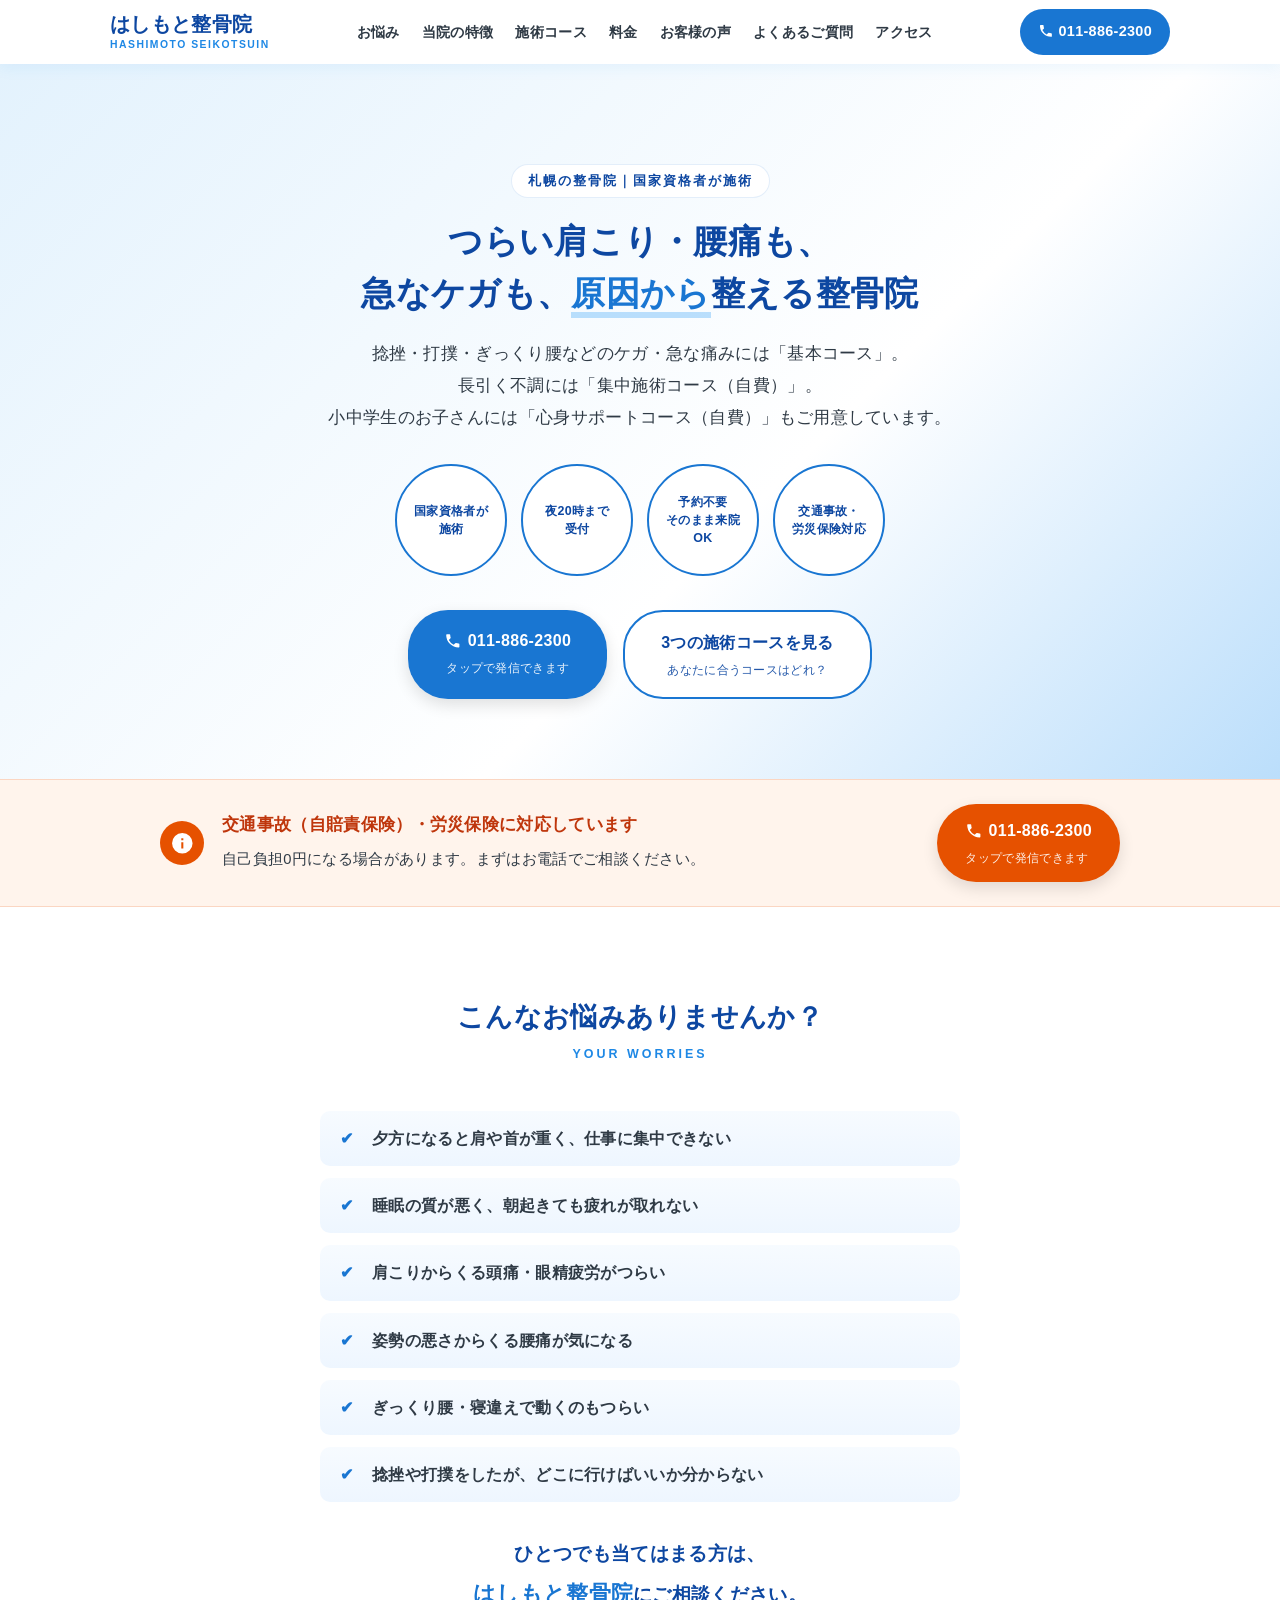
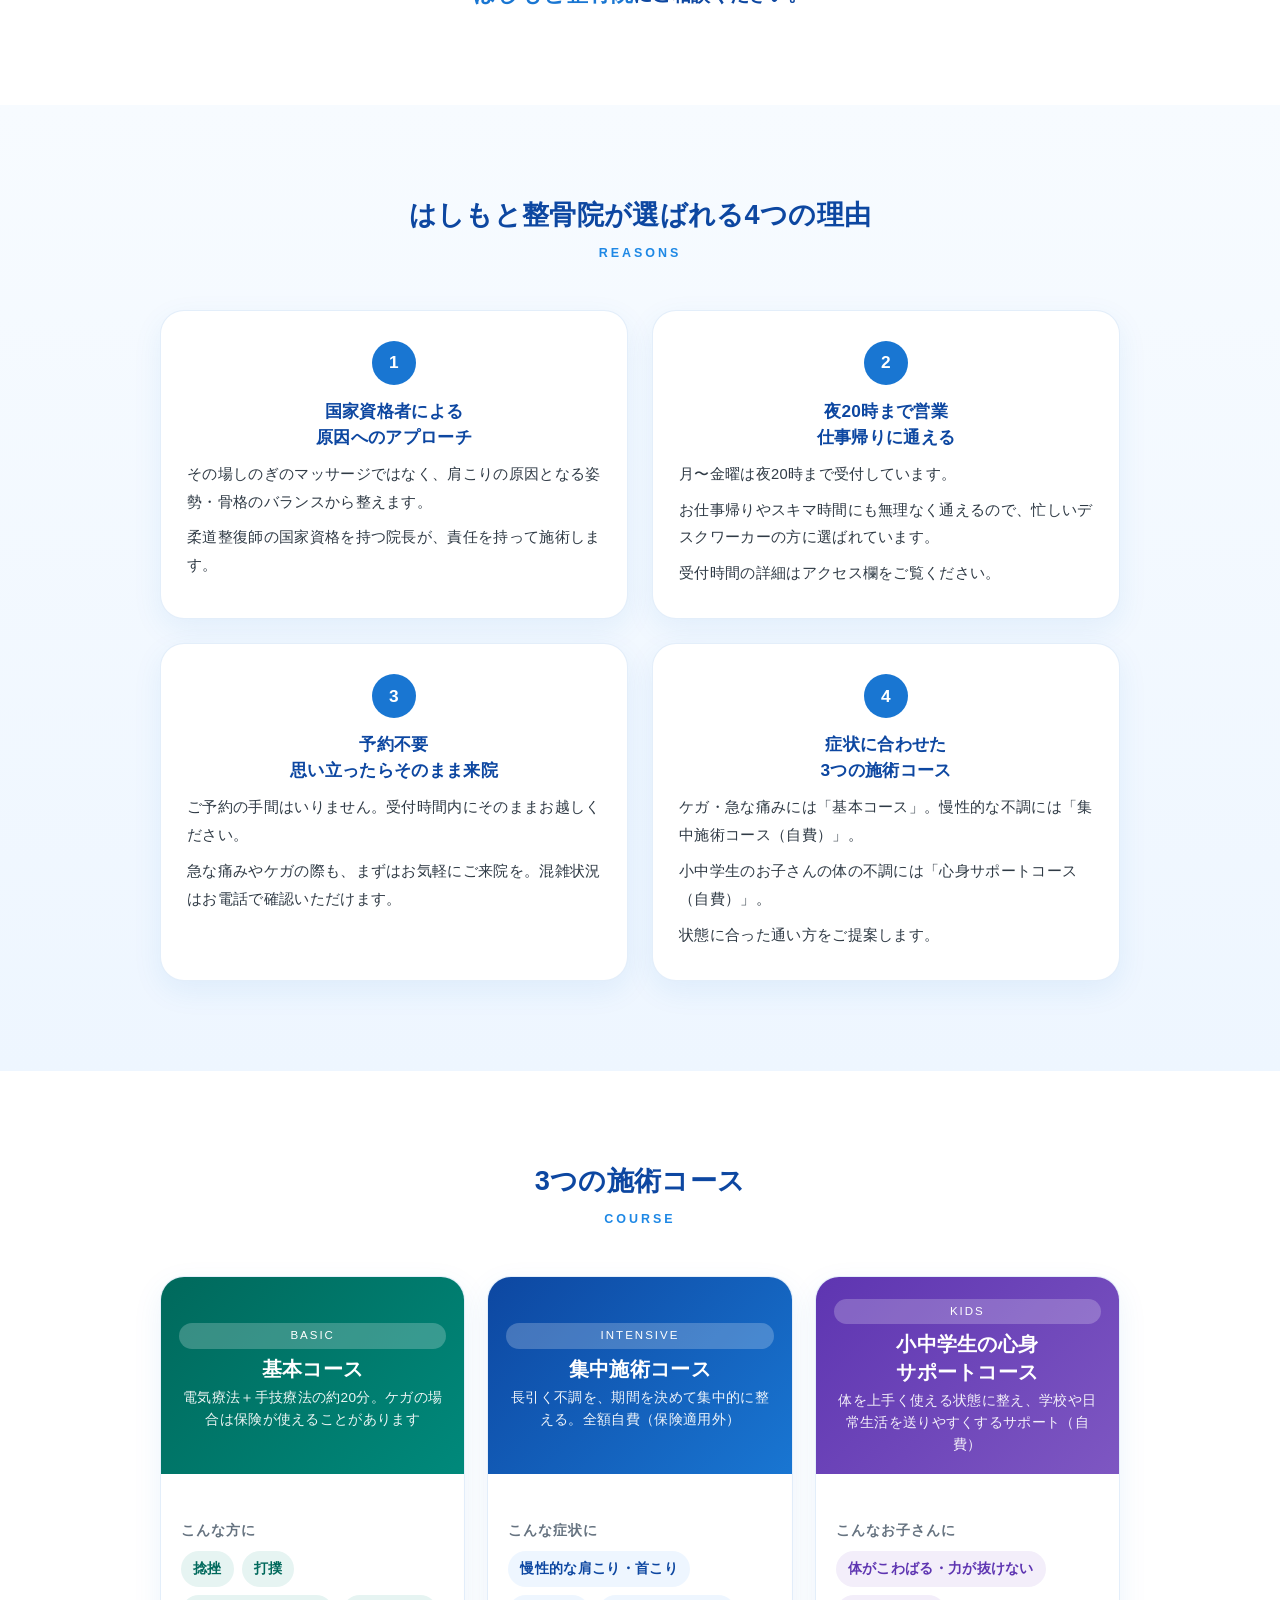
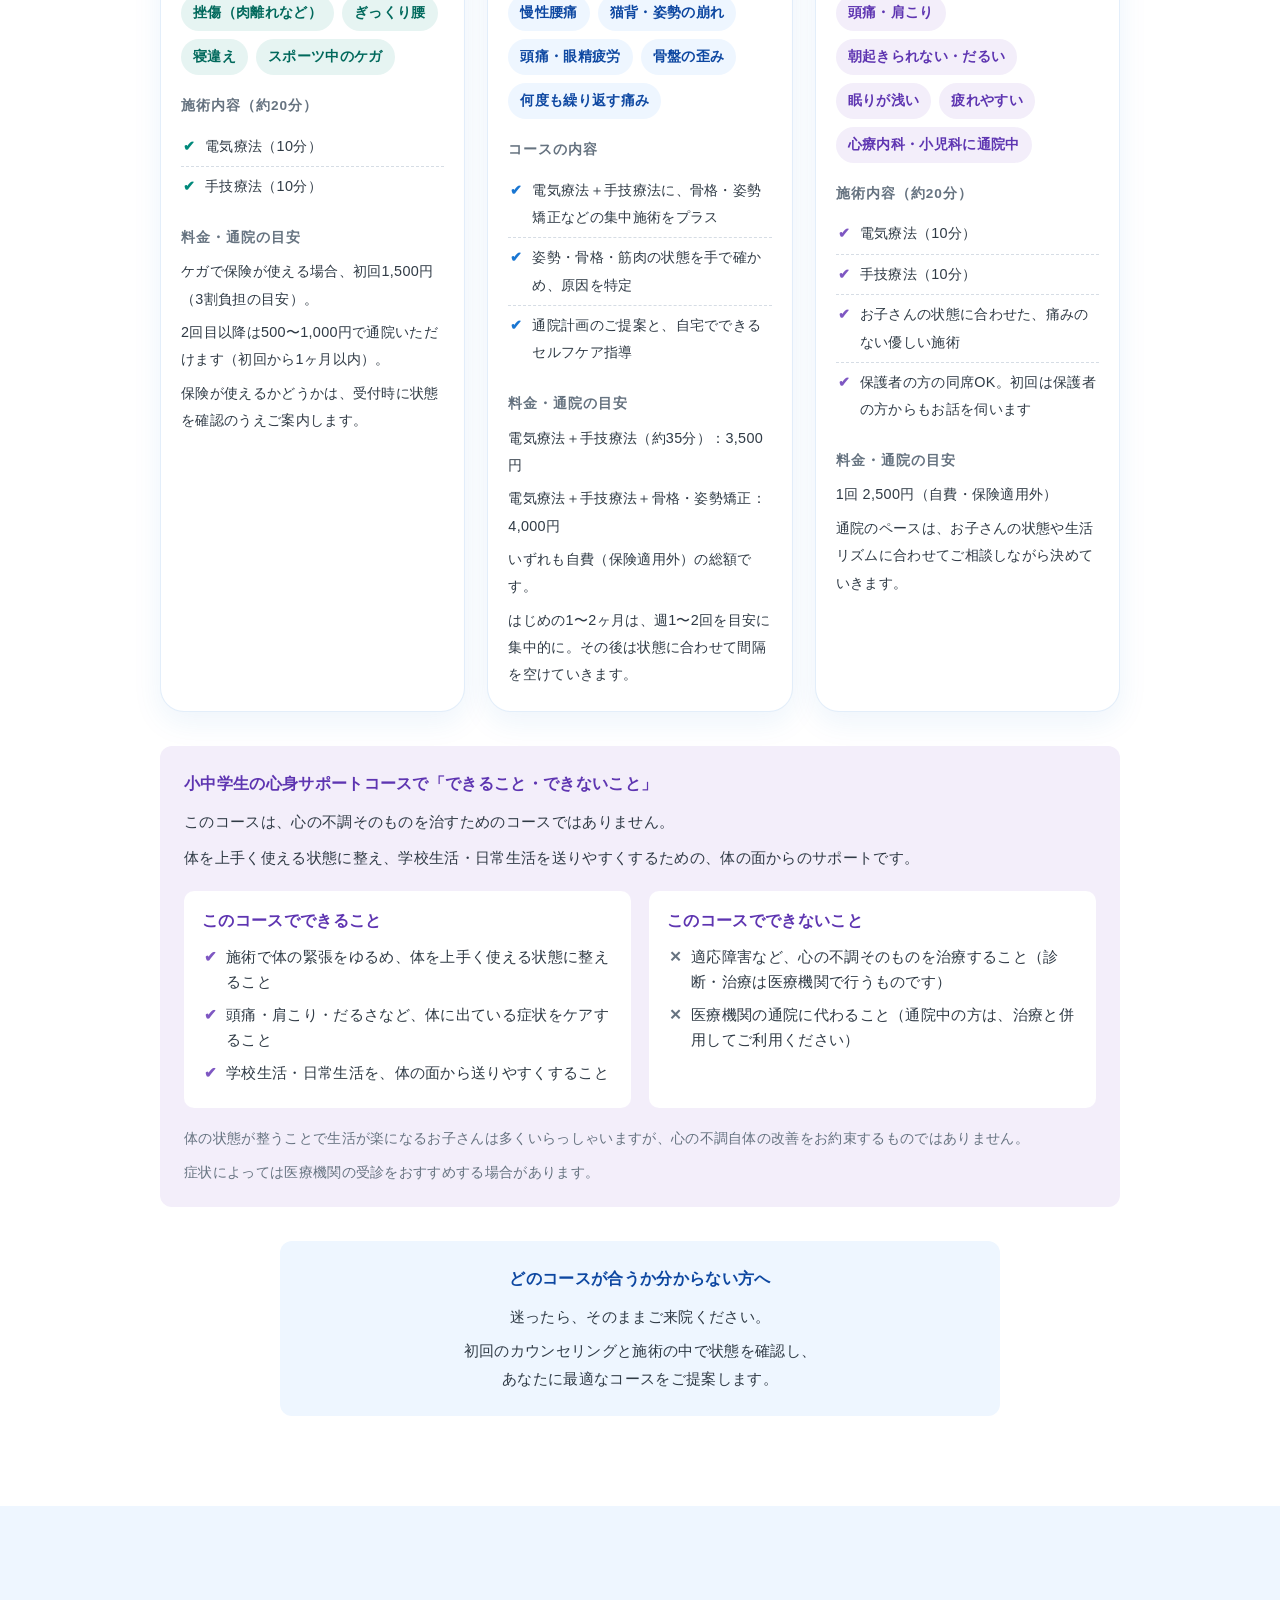
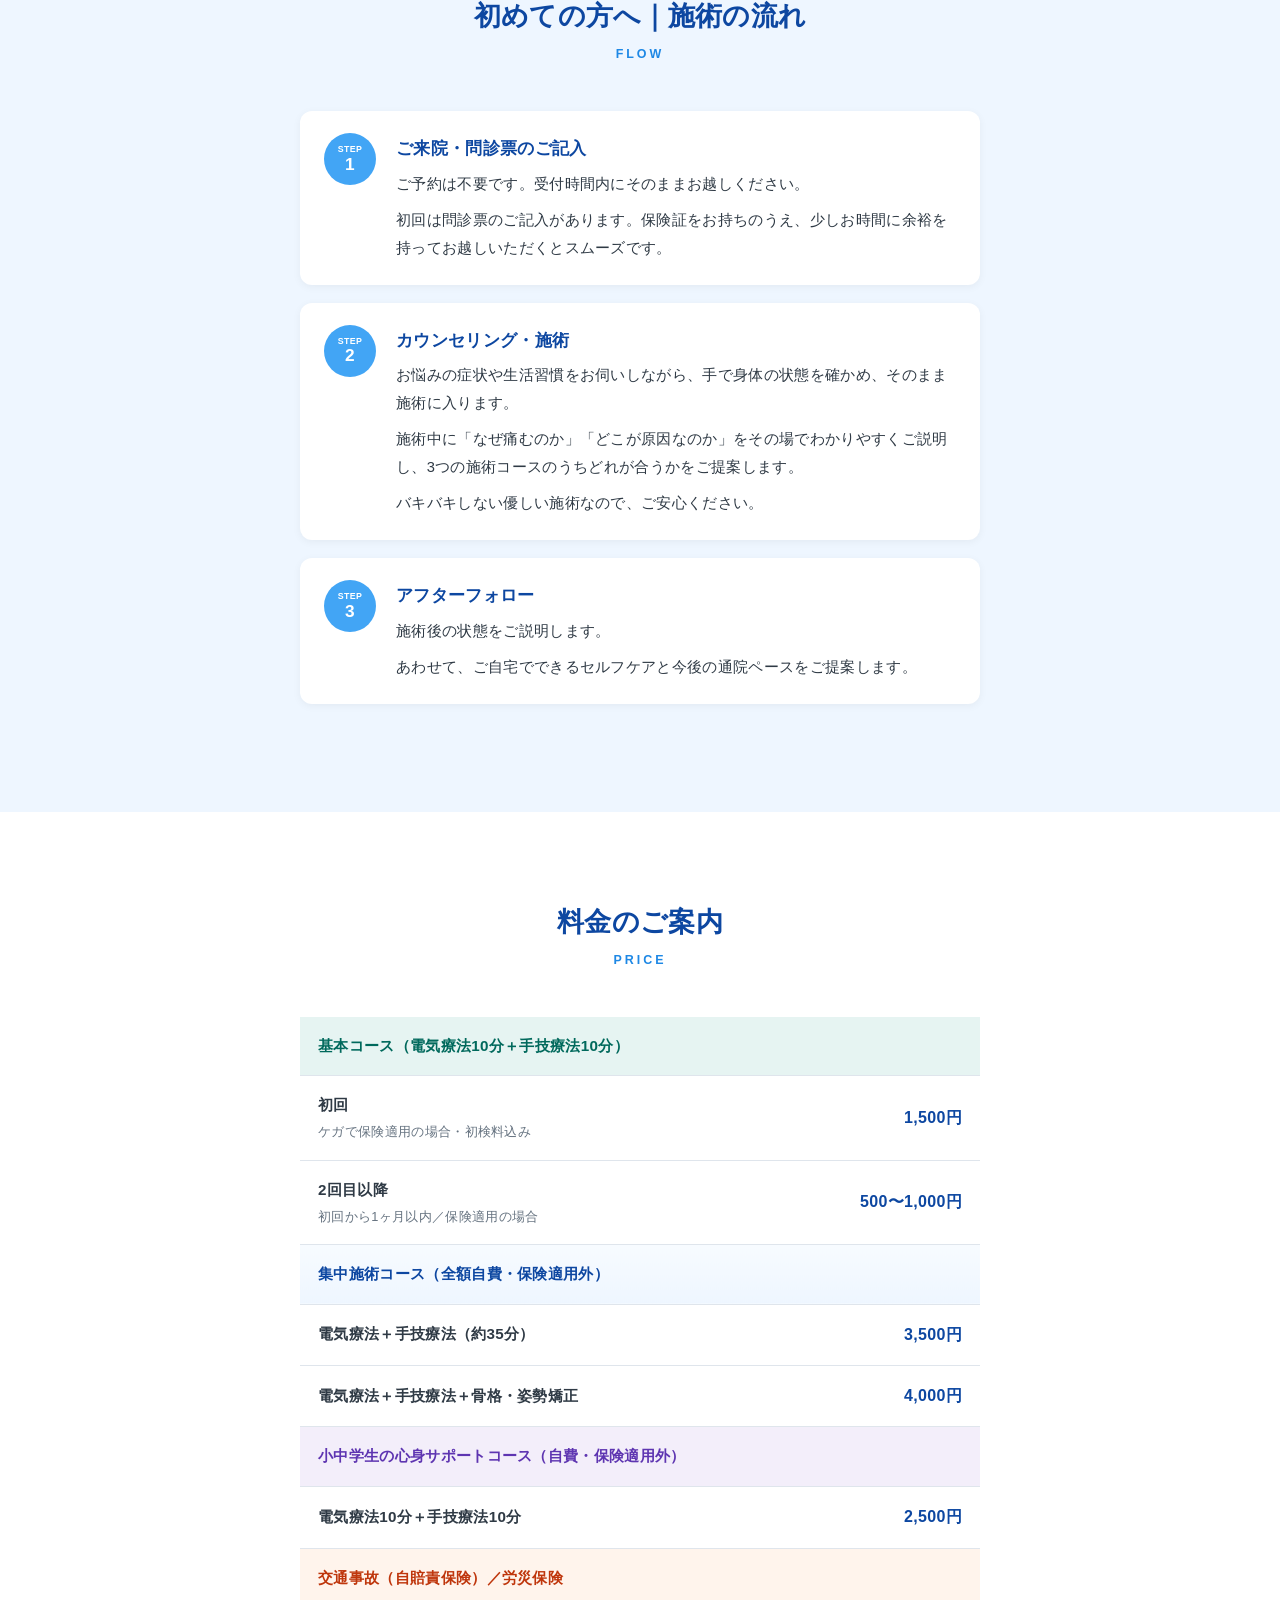
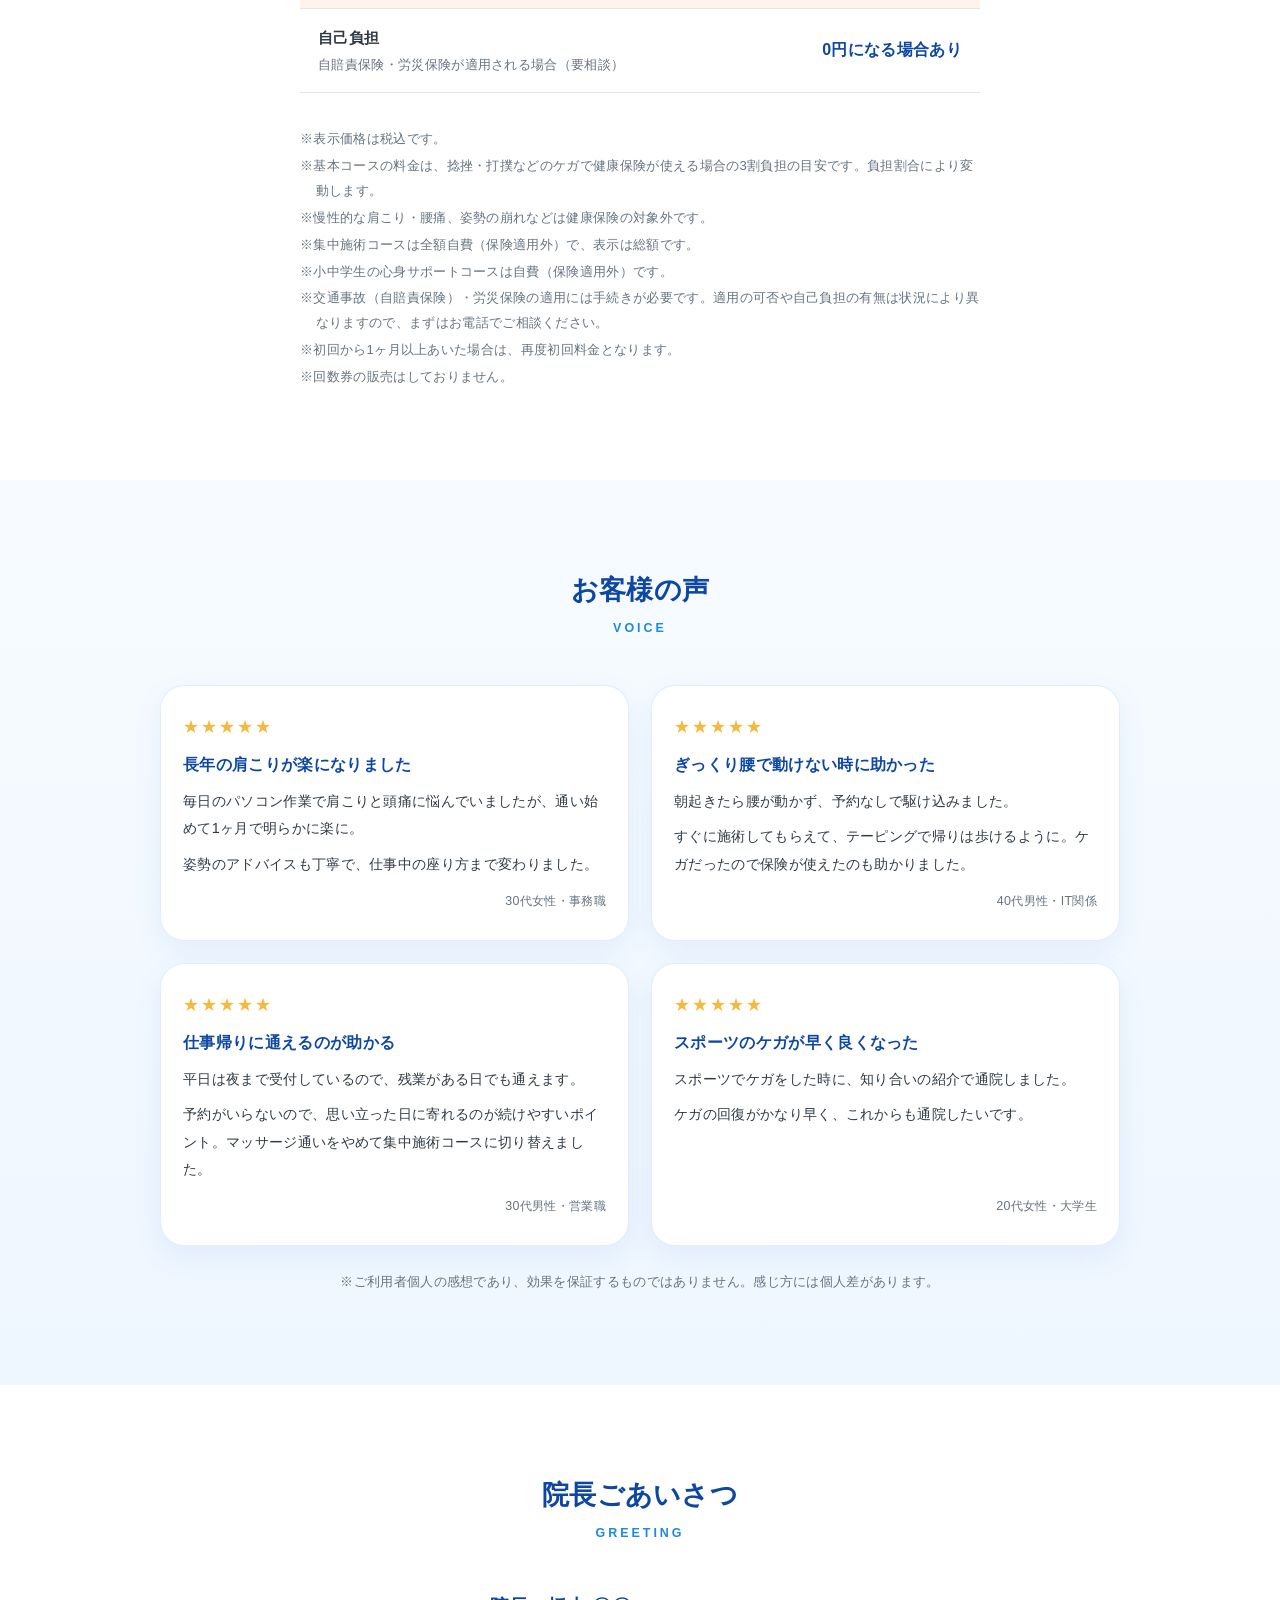
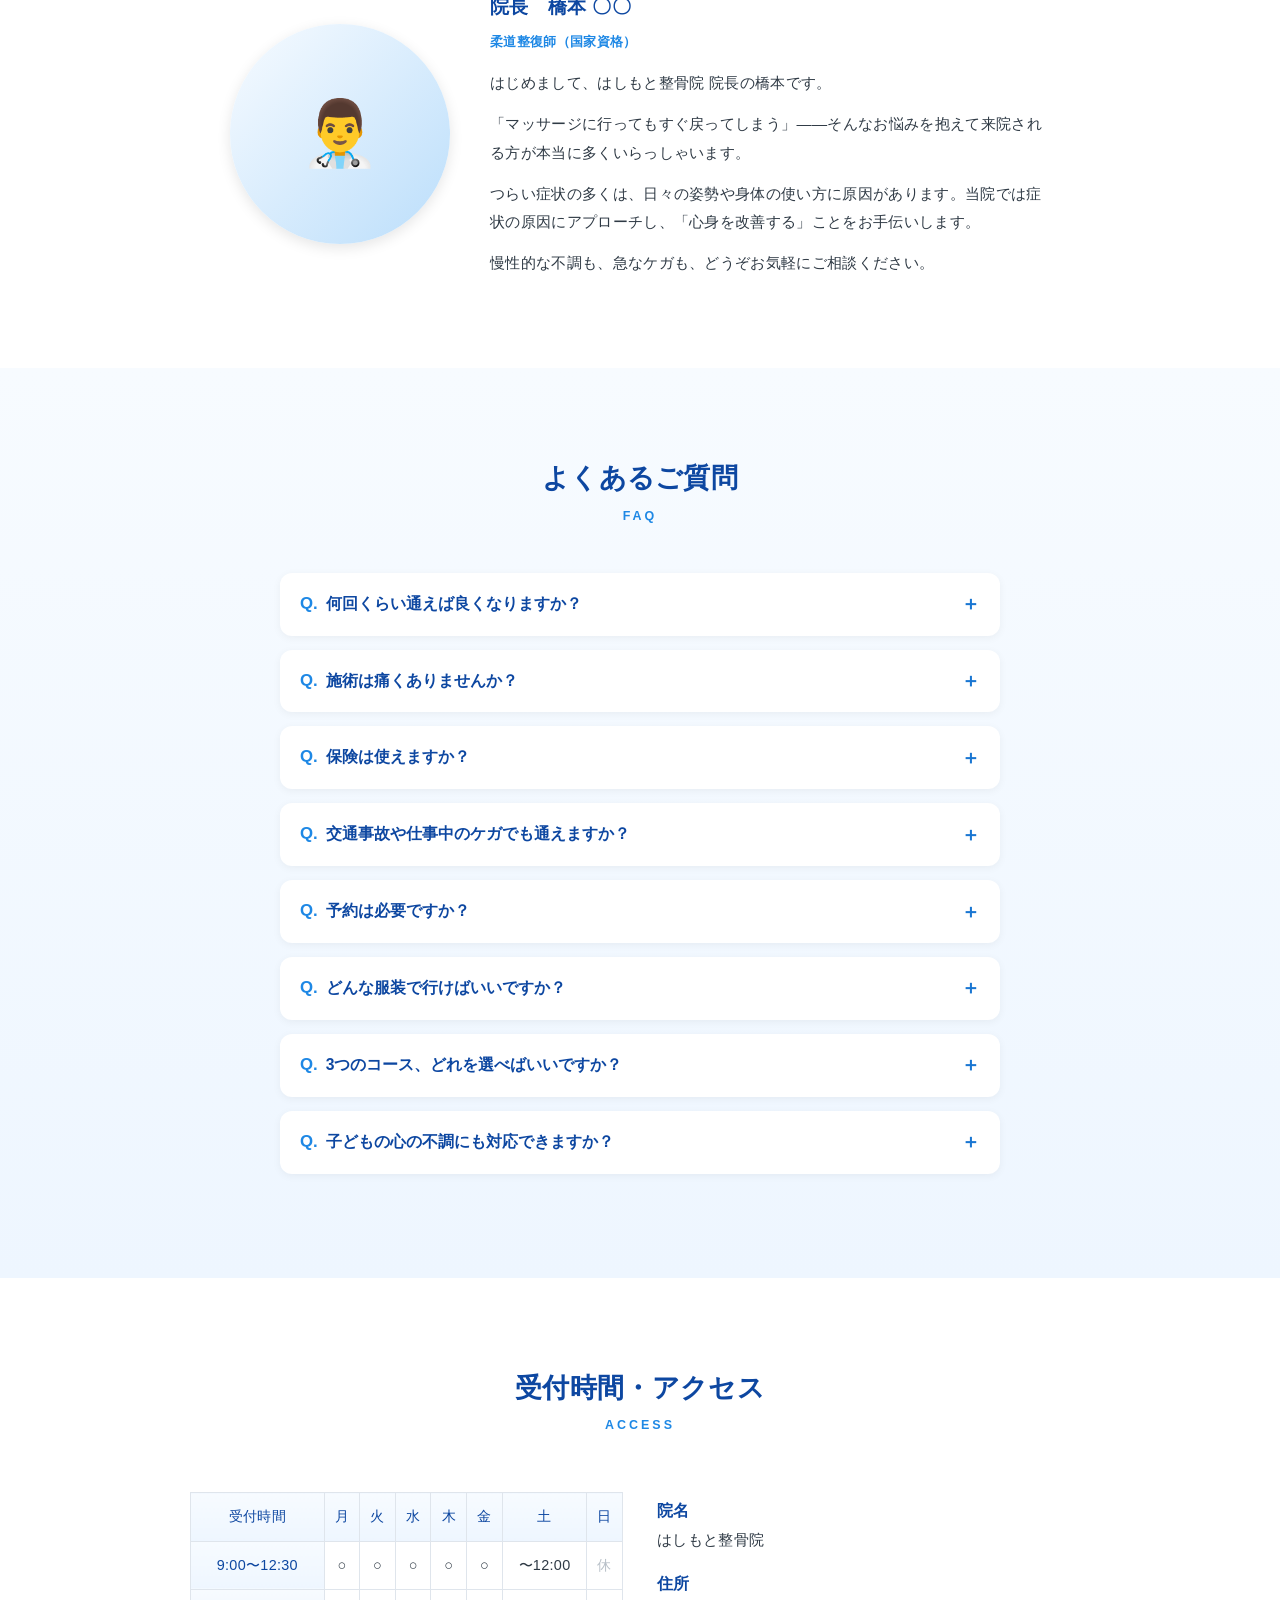
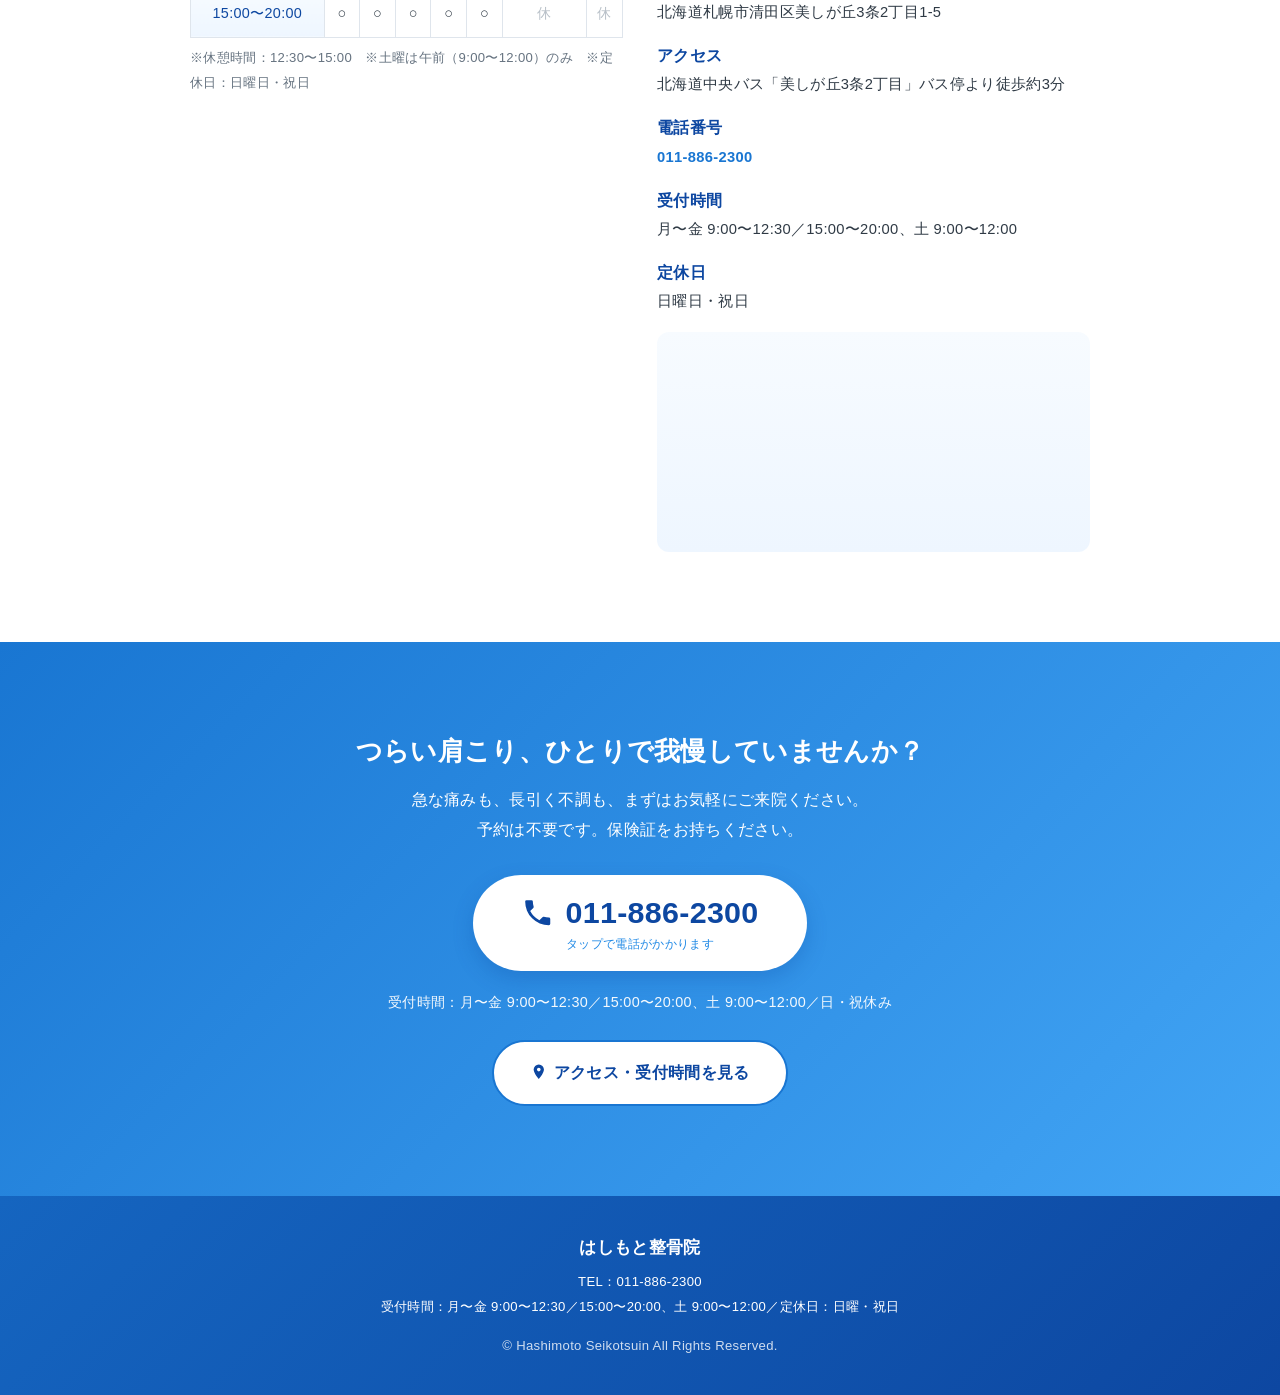
==== commit b0dece20: "保守性レビューの指摘を反映（README改訂・トークン化・subgrid・死んだCSS削除） - README を「検索語＋期待件数」のチェックリスト形式に書き換え、コース追加チェックリスト・暗黙知・" ====
--- a/index.html
+++ b/index.html
@@ -3,7 +3,7 @@
 <head>
 <meta charset="UTF-8">
 <meta name="viewport" content="width=device-width, initial-scale=1.0">
-<meta name="theme-color" content="#0d47a1">
+<meta name="theme-color" content="#0d47a1"><!-- style.css の --color-primary-dark と同じ値にする -->
 <title>はしもと整骨院｜肩こり・腰痛・急なケガ｜札幌・夜20時まで</title>
 <meta name="description" content="捻挫・打撲・ぎっくり腰などのケガから、つらい肩こり・腰痛まで。札幌のはしもと整骨院は予約不要・平日20時まで受付。交通事故（自賠責保険）・労災保険にも対応。ケガ向けの基本コース（保険適用の場合あり）、自費の集中施術コース、小中学生の心身サポートコースをご用意。TEL:011-886-2300">
 
@@ -18,7 +18,9 @@
 
 <link rel="stylesheet" href="assets/css/style.css">
 
-<!-- 構造化データ  TODO(公開前): url / streetAddress を入力 -->
+<!-- 構造化データ  TODO(公開前): url を入力
+     ※ ここは画面に出ない「4つ目のコピー」。電話は +81 形式、時間は 09:00 のように2桁で書く。
+        電話・受付時間・住所を変えたら必ずここも直す（README「よくある編集」参照） -->
 <script type="application/ld+json">
 {
   "@context": "https://schema.org",
@@ -90,6 +92,7 @@
   <p class="hero__eyebrow">札幌の整骨院｜国家資格者が施術</p>
   <h1 class="hero__title">つらい肩こり・腰痛も、<br>急なケガも、<strong>原因から</strong>整える整骨院</h1>
   <p class="hero__lead">捻挫・打撲・ぎっくり腰などのケガ・急な痛みには「基本コース」。<br>長引く不調には「集中施術コース（自費）」。<br>小中学生のお子さんには「心身サポートコース（自費）」もご用意しています。</p>
+  <!-- バッジは固定サイズの円。文言は最大 2行×7文字まで（<br> で改行位置を指定） -->
   <ul class="badge-list hero__badges">
     <li class="badge">国家資格者が<br>施術</li>
     <li class="badge">夜20時まで<br>受付</li>
@@ -112,7 +115,7 @@
       <p class="insurance-banner__title">交通事故（自賠責保険）・労災保険に対応しています</p>
       <p class="insurance-banner__lead">自己負担0円になる場合があります。まずはお電話でご相談ください。</p>
     </div>
-    <a href="tel:0118862300" class="btn btn--acute insurance-banner__tel"><svg class="icon"><use href="#i-tel"/></svg>011-886-2300<small>タップで発信できます</small></a>
+    <a href="tel:0118862300" class="btn btn--accent-warm insurance-banner__tel"><svg class="icon"><use href="#i-tel"/></svg>011-886-2300<small>タップで発信できます</small></a>
   </div>
 </section>
 
@@ -157,8 +160,9 @@
         <span class="circle-num reason-card__num" aria-hidden="true">2</span>
         <h3 class="reason-card__title">夜20時まで営業<br>仕事帰りに通える</h3>
         <div class="reason-card__body prose">
-          <p>月〜金曜は夜20時まで受付しています（土曜は午前のみ）。</p>
+          <p>月〜金曜は夜20時まで受付しています。</p>
           <p>お仕事帰りやスキマ時間にも無理なく通えるので、忙しいデスクワーカーの方に選ばれています。</p>
+          <p>受付時間の詳細はアクセス欄をご覧ください。</p>
         </div>
       </article>
 
@@ -187,8 +191,9 @@
 
 <!-- =========================================================================
      4. Courses
-     ※ コースを追加する場合: course-card を複製し、modifier（--basic 等）を
-        新設して style.css の「5.5 Courses」に色変数を追加する。
+     ※ コースを追加する場合: README「コース追加チェックリスト」に従う。
+        カードの複製と色変数だけでなく、料金表・FAQ・コース数を書いた文言など
+        約10箇所に手が入る。
      ========================================================================= -->
 <section class="section section--white" id="course">
   <div class="container">
@@ -257,7 +262,7 @@
       <article class="card course-card course-card--kids">
         <header class="course-card__head">
           <span class="course-card__tag">KIDS</span>
-          <h3 class="course-card__title">小中学生の<br class="u-pc-only">心身サポートコース</h3>
+          <h3 class="course-card__title">小中学生の心身サポートコース</h3>
           <p class="course-card__tagline">体を上手く使える状態に整え、学校や日常生活を送りやすくするサポート（自費）</p>
         </header>
         <div class="course-card__body">
@@ -278,7 +283,7 @@
             <li class="check-list__item">保護者の方の同席OK。初回は保護者の方からもお話を伺います</li>
           </ul>
           <h4 class="course-card__label">料金・通院の目安</h4>
-          <!-- TODO(要確認): 2,500円が「一律」か「基本コース料金＋2,500円」かを院長に確認。現在は一律 2,500円で仮組み -->
+          <!-- TODO(要確認): 2,500円が「一律」か「基本コース料金＋2,500円」かを院長に確認。現在は一律 2,500円で仮組み。確定したら料金表（#price）も同時に直す -->
           <p>1回 2,500円（自費・保険適用外）</p>
           <p>通院のペースは、お子さんの状態や生活リズムに合わせてご相談しながら決めていきます。</p>
         </div>
@@ -383,11 +388,10 @@
           <tr><th>電気療法＋手技療法（約35分）</th><td>3,500円</td></tr>
           <tr><th>電気療法＋手技療法＋骨格・姿勢矯正</th><td>4,000円</td></tr>
 
-          <!-- TODO(要確認): 2,500円が「一律」か「基本コース料金＋2,500円」かを院長に確認 -->
           <tr><th class="price-table__cat price-table__cat--kids" colspan="2">小中学生の心身サポートコース（自費・保険適用外）</th></tr>
           <tr><th>電気療法10分＋手技療法10分</th><td>2,500円</td></tr>
 
-          <tr><th class="price-table__cat price-table__cat--acute" colspan="2">交通事故（自賠責保険）／労災保険</th></tr>
+          <tr><th class="price-table__cat price-table__cat--accent-warm" colspan="2">交通事故（自賠責保険）／労災保険</th></tr>
           <tr><th>自己負担 <span class="price-table__sub">自賠責保険・労災保険が適用される場合（要相談）</span></th><td>0円になる場合あり</td></tr>
         </tbody>
       </table>
@@ -439,7 +443,7 @@
         <div class="voice-card__stars" aria-label="5段階中5">★★★★★</div>
         <h3 class="voice-card__title">仕事帰りに通えるのが助かる</h3>
         <div class="voice-card__body prose">
-          <p>平日は20時まで受付しているので、残業がある日でも通えます。</p>
+          <p>平日は夜まで受付しているので、残業がある日でも通えます。</p>
           <p>予約がいらないので、思い立った日に寄れるのが続けやすいポイント。マッサージ通いをやめて集中施術コースに切り替えました。</p>
         </div>
         <p class="voice-card__who">30代男性・営業職</p>
@@ -488,7 +492,10 @@
 
 <!-- =========================================================================
      9. FAQ
-     ※ 質問を追加する場合: faq-item を複製し、aria-controls と id を一意にする
+     ※ 質問を追加する場合: faq-item を複製し、aria-controls と id を「追加順の連番」にする
+        （表示順とは無関係。次は faq-a9）。
+     ※ 回答の <div class="faq-item__a"><div><div class="faq-item__a-inner"> の3重 div は
+        開閉アニメーション（grid-template-rows）に必要。真ん中の div を消さないこと。
      ========================================================================= -->
 <section class="section section--tint" id="faq">
   <div class="container">
@@ -623,7 +630,6 @@
             src="https://www.google.com/maps/embed?pb=!1m3!2m1!1z5YyX5rW36YGT5pyt5bmM5biC5riF55Sw5Yy6576O44GX44GM5LiY77yT5p2h77yS5LiB55uu77yRLe-8lQ!6i16!3m1!1sja!5m1!1sja"
             title="はしもと整骨院の地図（Googleマップ）"
             width="600" height="220"
-            style="border:0"
             allowfullscreen
             loading="lazy"
             referrerpolicy="no-referrer-when-downgrade"></iframe>
--- a/assets/css/style.css
+++ b/assets/css/style.css
@@ -22,19 +22,26 @@
   --color-primary-dark:   #0d47a1;
   --color-primary-light:  #42a5f5;
   --color-primary-deep:   #1e88e5;   /* 小さい文字でもコントラストを確保できる青 */
-
-  /* --- Course colors（コースを増やす場合はここに追加） --- */
+  --color-primary-mid:    #1565c0;   /* --gradient-primary-dark 用 */
+
+  /* --- Brand-derived（ブランド色を変えたらここも見直す：影・暗幕・下線） --- */
+  --color-primary-glow:      rgba(30, 136, 229, .08);   /* ヘッダーの影 */
+  --color-primary-overlay:   rgba(13, 71, 161, .35);    /* ナビ背面の暗幕 */
+  --color-primary-underline: rgba(66, 165, 245, .35);   /* ヒーロー見出しの下線 */
+
+  /* --- Course colors（コースを増やす場合はここに追加。集中コースはブランド青を使用） --- */
   --color-basic:          #00897b;
   --color-basic-dark:     #00695c;
   --color-basic-bg:       #e6f4f2;
-  --color-acute:          #e65100;
-  --color-acute-light:    #ff8a50;
-  --color-acute-dark:     #bf360c;
-  --color-acute-bg:       #fff4ec;
-  --color-acute-border:   rgba(230, 81, 0, .18);
   --color-kids:           #7e57c2;   /* 小中学生コース：やさしいパープル */
   --color-kids-dark:      #5e35b1;
   --color-kids-bg:        #f3eefa;
+
+  /* --- Accent colors（告知・注意喚起用の暖色。交通事故・労災バナーと料金表の区分） --- */
+  --color-accent-warm:        #e65100;
+  --color-accent-warm-dark:   #bf360c;
+  --color-accent-warm-bg:     #fff4ec;
+  --color-accent-warm-border: rgba(230, 81, 0, .18);
 
   /* --- Neutral --- */
   --color-text:           #2f3a45;
@@ -54,7 +61,7 @@
   /* --- Gradients --- */
   --gradient-tint:        linear-gradient(180deg, var(--color-bg-soft), var(--color-bg-tint));
   --gradient-primary:     linear-gradient(135deg, var(--color-primary), var(--color-primary-light));
-  --gradient-primary-dark:linear-gradient(135deg, #1565c0, var(--color-primary-dark));
+  --gradient-primary-dark:linear-gradient(135deg, var(--color-primary-mid), var(--color-primary-dark));
 
   /* --- Effects --- */
   --shadow-card:          0 10px 30px rgba(25, 118, 210, .08);
@@ -62,6 +69,7 @@
   --shadow-soft:          0 2px 8px rgba(0, 0, 0, .05);
   --shadow-btn:           0 6px 16px rgba(0, 0, 0, .12);
   --shadow-btn-hover:     0 10px 22px rgba(0, 0, 0, .16);
+  --shadow-cta:           0 8px 20px rgba(13, 71, 161, .25);   /* ブランド色由来 */
 
   /* --- Shape --- */
   --radius-sm:            10px;
@@ -98,7 +106,6 @@
   --container-pad:        20px;
   --header-h:             64px;
   --fixed-cta-h:          64px;
-  --course-head-min-h:    172px;   /* 3列表示でタイトルが2行になるカードに合わせる */
 
   /* --- Motion --- */
   --dur-fast:             .2s;
@@ -160,6 +167,10 @@
 }
 .container--wide   { max-width: var(--container-w-wide); }
 
+/* 固定ヘッダーの高さ分だけ本文を下げる（ヒーローのないページでも効く） */
+main { padding-top: var(--header-h); }
+
+/* 背景は white / tint を交互に使う。flat は中に白いカードを並べるセクション用（流れ） */
 .section { padding: var(--space-7) 0; }
 .section--white { background: var(--color-white); }
 .section--tint  { background: var(--gradient-tint); }
@@ -230,8 +241,8 @@
 }
 .btn--ghost:hover { background: var(--color-bg-tint); }
 
-.btn--acute { background: var(--color-acute); color: var(--color-white); }
-.btn--acute:hover { background: var(--color-acute-dark); }
+.btn--accent-warm { background: var(--color-accent-warm); color: var(--color-white); }
+.btn--accent-warm:hover { background: var(--color-accent-warm-dark); }
 
 .btn-group {
   display: flex; flex-wrap: wrap; justify-content: center;
@@ -324,7 +335,7 @@
   background: rgba(255, 255, 255, .96);
   backdrop-filter: blur(10px);
   -webkit-backdrop-filter: blur(10px);
-  box-shadow: 0 3px 15px rgba(30, 136, 229, .08);
+  box-shadow: 0 3px 15px var(--color-primary-glow);
 }
 .site-header__inner {
   height: 100%;
@@ -365,13 +376,12 @@
 .nav-overlay {
   display: none;
   position: fixed; inset: var(--header-h) 0 0 0; z-index: var(--z-overlay);
-  background: rgba(13, 71, 161, .35);
+  background: var(--color-primary-overlay);
 }
 .nav-overlay.is-visible { display: block; }
 
 /* --- 5.2 Hero --- */
 .hero {
-  margin-top: var(--header-h);
   padding: 100px var(--container-pad) 80px;
   text-align: center;
   background: linear-gradient(135deg, var(--color-bg-hero-a) 0%, var(--color-white) 60%, var(--color-bg-hero-b) 100%);
@@ -390,7 +400,7 @@
 }
 .hero__title strong {
   color: var(--color-primary);
-  border-bottom: 6px solid rgba(66, 165, 245, .35);
+  border-bottom: 6px solid var(--color-primary-underline);
 }
 .hero__lead {
   max-width: 640px; margin: 0 auto 30px;
@@ -401,9 +411,9 @@
 /* --- 5.2b Insurance banner（交通事故・労災保険の告知帯） --- */
 .insurance-banner {
   padding: var(--space-4) 0;
-  background: var(--color-acute-bg);
-  border-top: 1px solid var(--color-acute-border);
-  border-bottom: 1px solid var(--color-acute-border);
+  background: var(--color-accent-warm-bg);
+  border-top: 1px solid var(--color-accent-warm-border);
+  border-bottom: 1px solid var(--color-accent-warm-border);
 }
 .insurance-banner__inner {
   display: flex; align-items: center;
@@ -413,14 +423,14 @@
   flex-shrink: 0;
   display: inline-flex; align-items: center; justify-content: center;
   width: 44px; height: 44px; border-radius: 50%;
-  background: var(--color-acute); color: var(--color-white);
+  background: var(--color-accent-warm); color: var(--color-white);
   font-size: 1.4rem;
 }
 .insurance-banner__icon .icon { margin-right: 0; vertical-align: 0; }
 .insurance-banner__text { flex: 1; min-width: 0; }
 .insurance-banner__title {
   font-size: var(--fs-lg); font-weight: bold; line-height: var(--lh-tight);
-  color: var(--color-acute-dark);
+  color: var(--color-accent-warm-dark);
 }
 .insurance-banner__lead { font-size: var(--fs-base); }
 .insurance-banner__tel {
@@ -469,13 +479,18 @@
 /* --- 5.5 Courses --- */
 .course-grid {
   display: grid; grid-template-columns: repeat(3, 1fr);
-  gap: 22px; align-items: stretch;
-}
+  gap: 22px;
+}
+/* subgrid で「ヘッダー行」「本文行」の高さを隣のカードと共有し、自動で揃える。
+   文言が増減しても手調整は不要。非対応ブラウザ（iOS 15 以前）では揃わないだけで崩れない。 */
 .course-card {
-  display: flex; flex-direction: column;
+  display: grid;
+  grid-template-rows: subgrid;
+  grid-row: span 2;
   overflow: hidden;
 }
 .course-card__head {
+  display: flex; flex-direction: column; justify-content: center;
   padding: 22px 18px 18px;
   text-align: center; color: var(--color-white);
   background: var(--course-gradient);
@@ -486,9 +501,12 @@
   background: rgba(255, 255, 255, .22);
   font-size: .72rem; letter-spacing: 2px;
 }
-.course-card__title { font-size: var(--fs-xl); line-height: 1.4; }
+.course-card__title {
+  font-size: var(--fs-xl); line-height: 1.4;
+  text-wrap: balance;   /* 2行になるとき行の長さを均等にする（非対応環境では通常の折り返し） */
+}
 .course-card__tagline { margin-top: 4px; font-size: var(--fs-sm); line-height: 1.6; opacity: .92; }
-.course-card__body { flex: 1; padding: 22px 20px; font-size: .9rem; }
+.course-card__body { padding: 22px 20px; font-size: .9rem; }
 .course-card__label {
   margin: var(--space-3) 0 8px;
   font-size: var(--fs-sm); letter-spacing: 1px;
@@ -523,12 +541,6 @@
   --course-chip-bg:    var(--color-bg-tint);
   --course-chip-color: var(--color-primary-dark);
   --course-accent:     var(--color-primary);
-}
-.course-card--acute {
-  --course-gradient:   linear-gradient(135deg, var(--color-acute), var(--color-acute-light));
-  --course-chip-bg:    var(--color-acute-bg);
-  --course-chip-color: var(--color-acute-dark);
-  --course-accent:     var(--color-acute);
 }
 .course-card--kids {
   --course-gradient:   linear-gradient(135deg, var(--color-kids-dark), var(--color-kids));
@@ -609,7 +621,7 @@
   border-collapse: collapse;
 }
 .price-table th,
-.price-table td { padding: 15px 18px; border-bottom: 1px solid #e5e9ee; }
+.price-table td { padding: 15px 18px; border-bottom: 1px solid var(--color-border-soft); }
 .price-table th { text-align: left; font-size: .95rem; font-weight: 600; }
 .price-table td {
   text-align: right; white-space: nowrap;
@@ -622,30 +634,8 @@
 }
 .price-table__cat { font-weight: bold; background: var(--gradient-tint); color: var(--color-primary-dark); }
 .price-table__cat--basic { background: var(--color-basic-bg); color: var(--color-basic-dark); }
-.price-table__cat--acute { background: var(--color-acute-bg); color: var(--color-acute-dark); }
+.price-table__cat--accent-warm { background: var(--color-accent-warm-bg); color: var(--color-accent-warm-dark); }
 .price-table__cat--kids  { background: var(--color-kids-bg);  color: var(--color-kids-dark); }
-
-.price-example {
-  max-width: var(--container-w-narrow); margin: 0 auto;
-  padding: 18px 22px;
-  font-size: .88rem;
-}
-.price-example__case {
-  margin-top: 8px; padding-top: 8px;
-  border-top: 1px dashed #c8d6e5;
-  color: var(--color-primary-dark);
-}
-
-.campaign {
-  max-width: var(--container-w-narrow); margin: 30px auto 0;
-  padding: 28px 24px;
-  border-radius: var(--radius-lg);
-  background: var(--gradient-primary); color: var(--color-white);
-  box-shadow: var(--shadow-card);
-  text-align: center;
-}
-.campaign__title { display: block; margin: 4px 0 8px; font-size: 1.5rem; font-weight: bold; }
-.campaign__note { margin-top: 10px; font-size: .8rem; line-height: 1.7; opacity: .9; }
 
 .price-notes { max-width: var(--container-w-narrow); margin: 14px auto 0; }
 
@@ -780,7 +770,7 @@
   padding: 18px 48px; border-radius: 60px;
   background: var(--color-white); color: var(--color-primary-dark);
   font-size: 1.9rem; font-weight: bold; line-height: 1.3;
-  box-shadow: 0 8px 20px rgba(13, 71, 161, .25);
+  box-shadow: var(--shadow-cta);
   transition: transform var(--dur-fast);
 }
 .final-cta__tel:hover { transform: scale(1.03); }
@@ -833,24 +823,12 @@
    7. Responsive
    ============================================================================ */
 
-/* --- Desktop / Tablet（コースが3列のとき）: コースのヘッダー高さを揃える --- */
-@media (min-width: 821px) {
-  .course-card__head {
-    min-height: var(--course-head-min-h);
-    display: flex; flex-direction: column; justify-content: center;
-  }
-}
-/* タブレット幅はカードが細くなりタグラインの行数が増えるため、揃える高さを上げる */
-@media (min-width: 821px) and (max-width: 1000px) {
-  :root { --course-head-min-h: 196px; }
-}
-
 /* --- Desktop / Tablet: 追従バー非表示 --- */
 @media (min-width: 821px) {
   .fixed-cta { display: none; }
 }
 
-/* --- Mobile --- */
+/* --- Mobile（この 820px を変えるときは上の 821px と main.js の 821px も揃える） --- */
 @media (max-width: 820px) {
   body { padding-bottom: var(--fixed-cta-h); }
 
@@ -866,7 +844,7 @@
   }
   .site-nav.is-open { right: 0; }
   .site-nav__list { flex-direction: column; gap: 0; padding: 12px 20px; }
-  .site-nav__item { border-bottom: 1px solid #eee; }
+  .site-nav__item { border-bottom: 1px solid var(--color-border-soft); }
   .site-nav__link { display: block; padding: 15px 5px; font-size: var(--fs-md); }
   .hamburger { display: block; }
   .site-header__tel { display: none; }
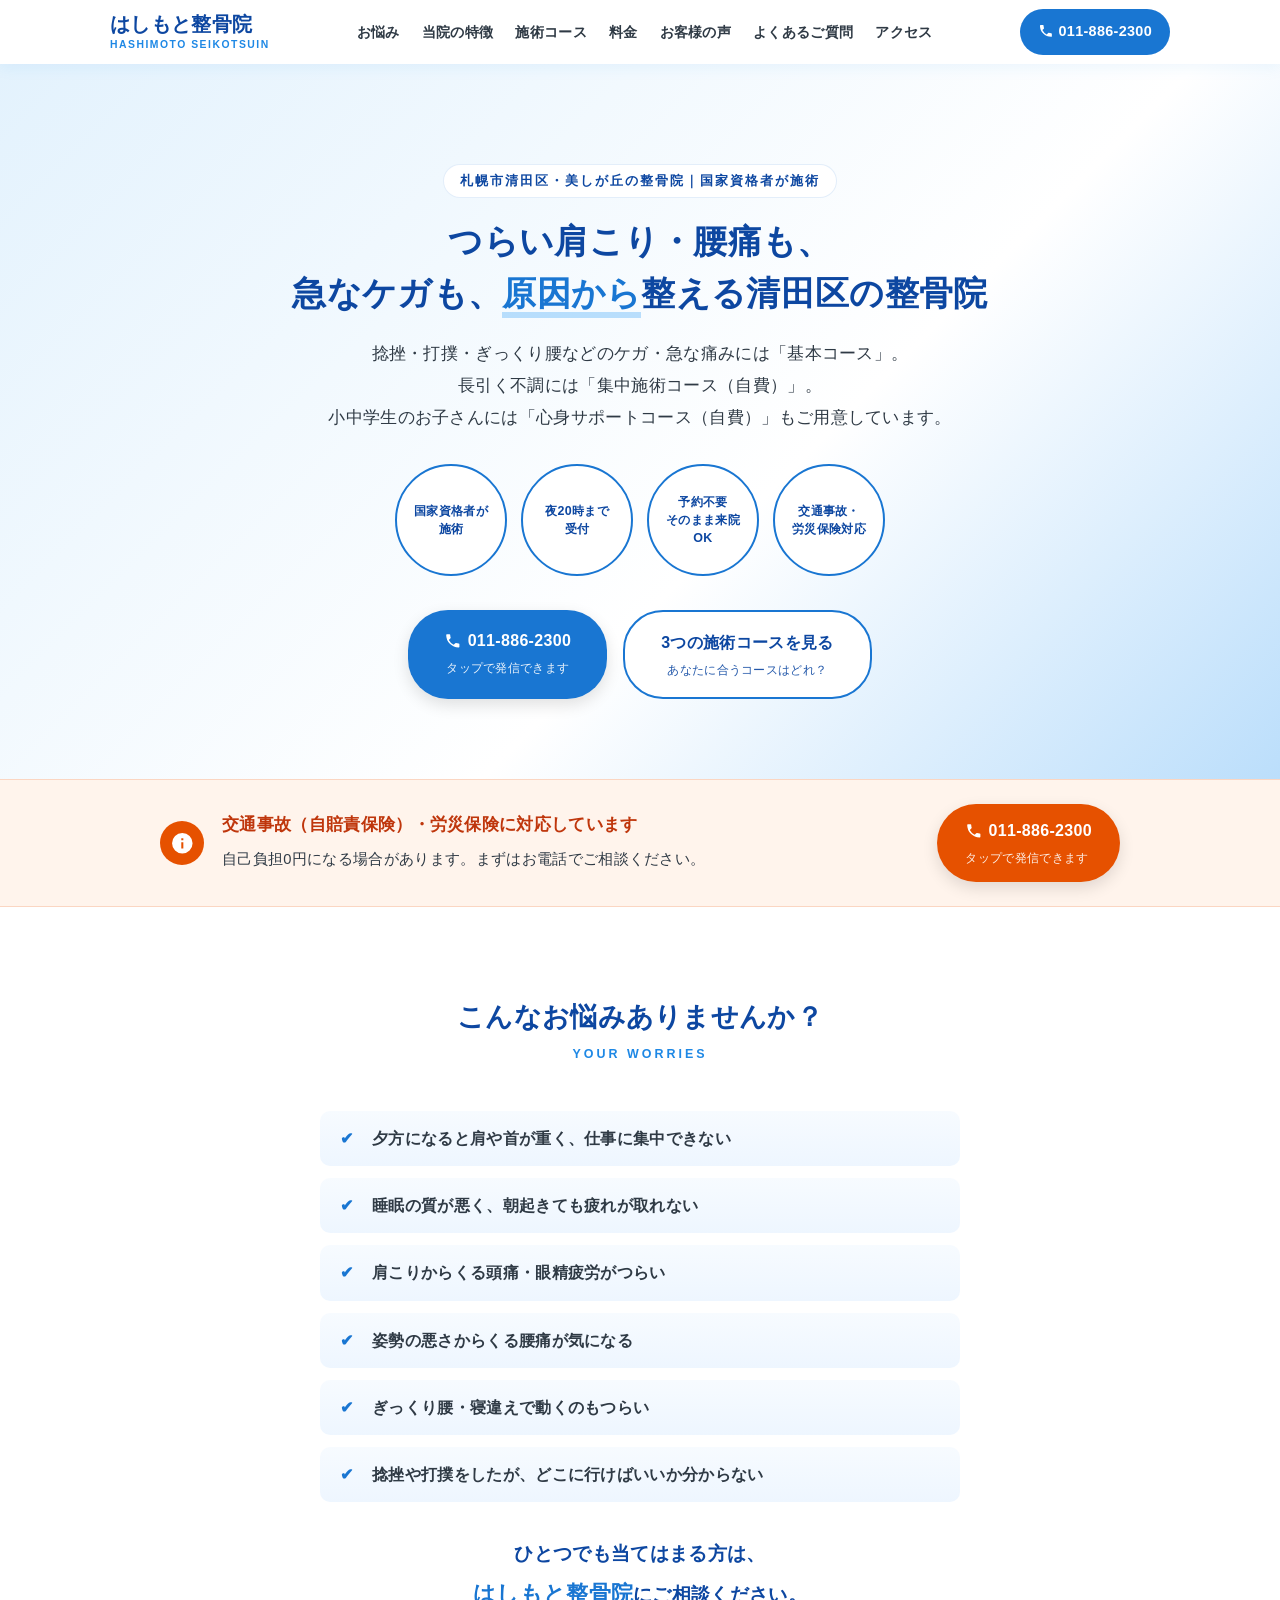
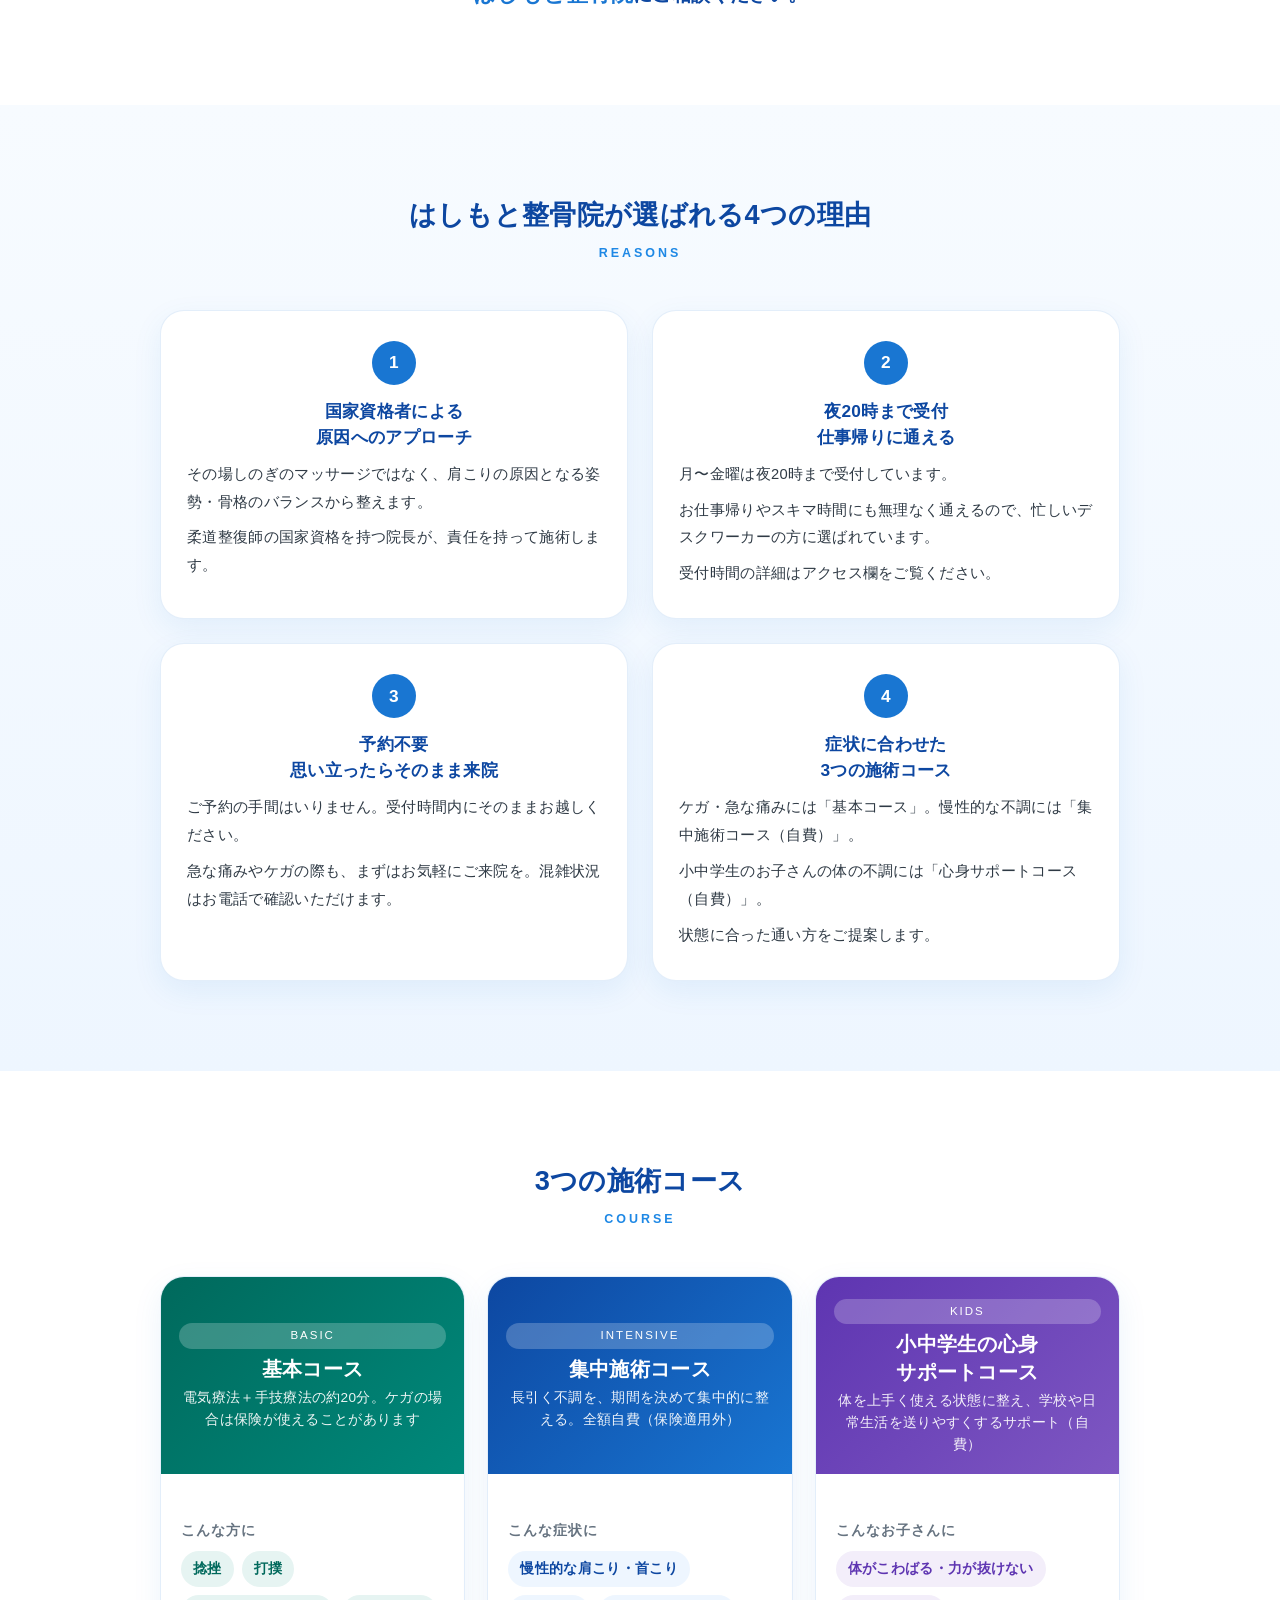
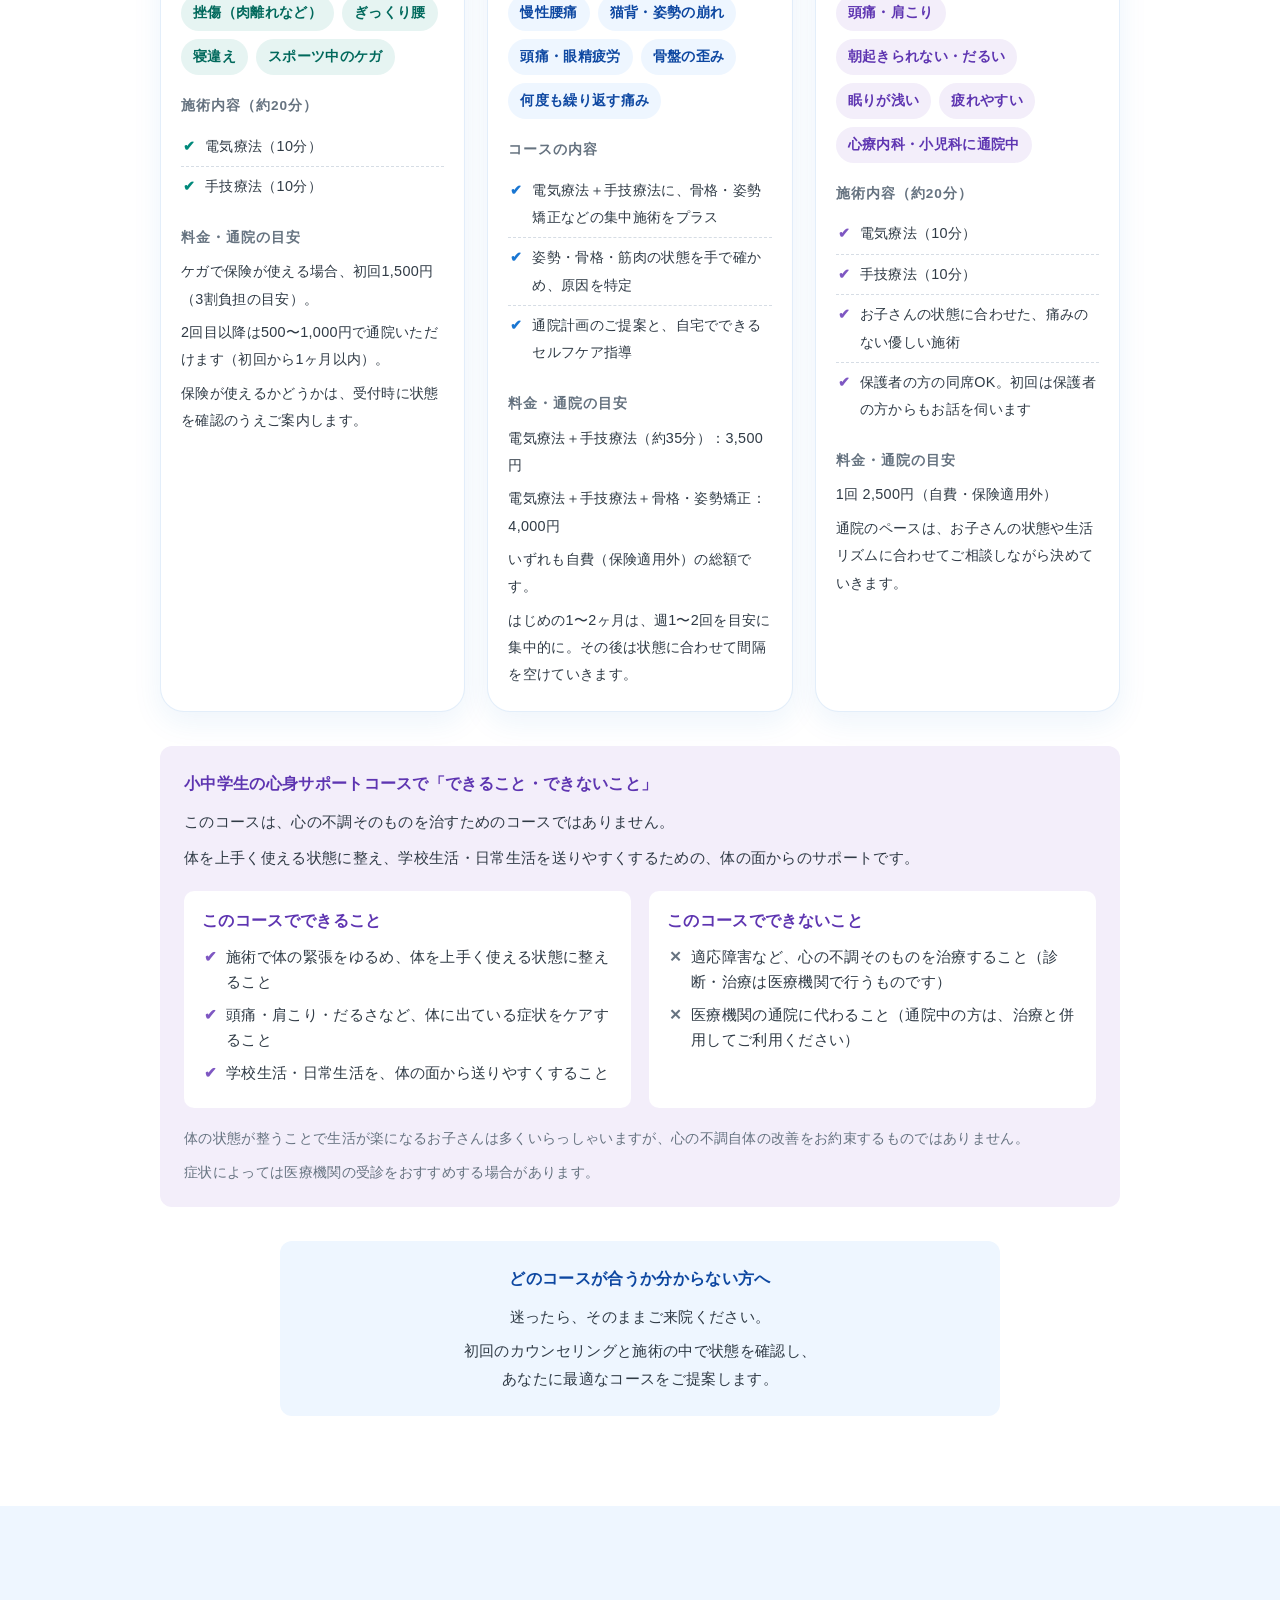
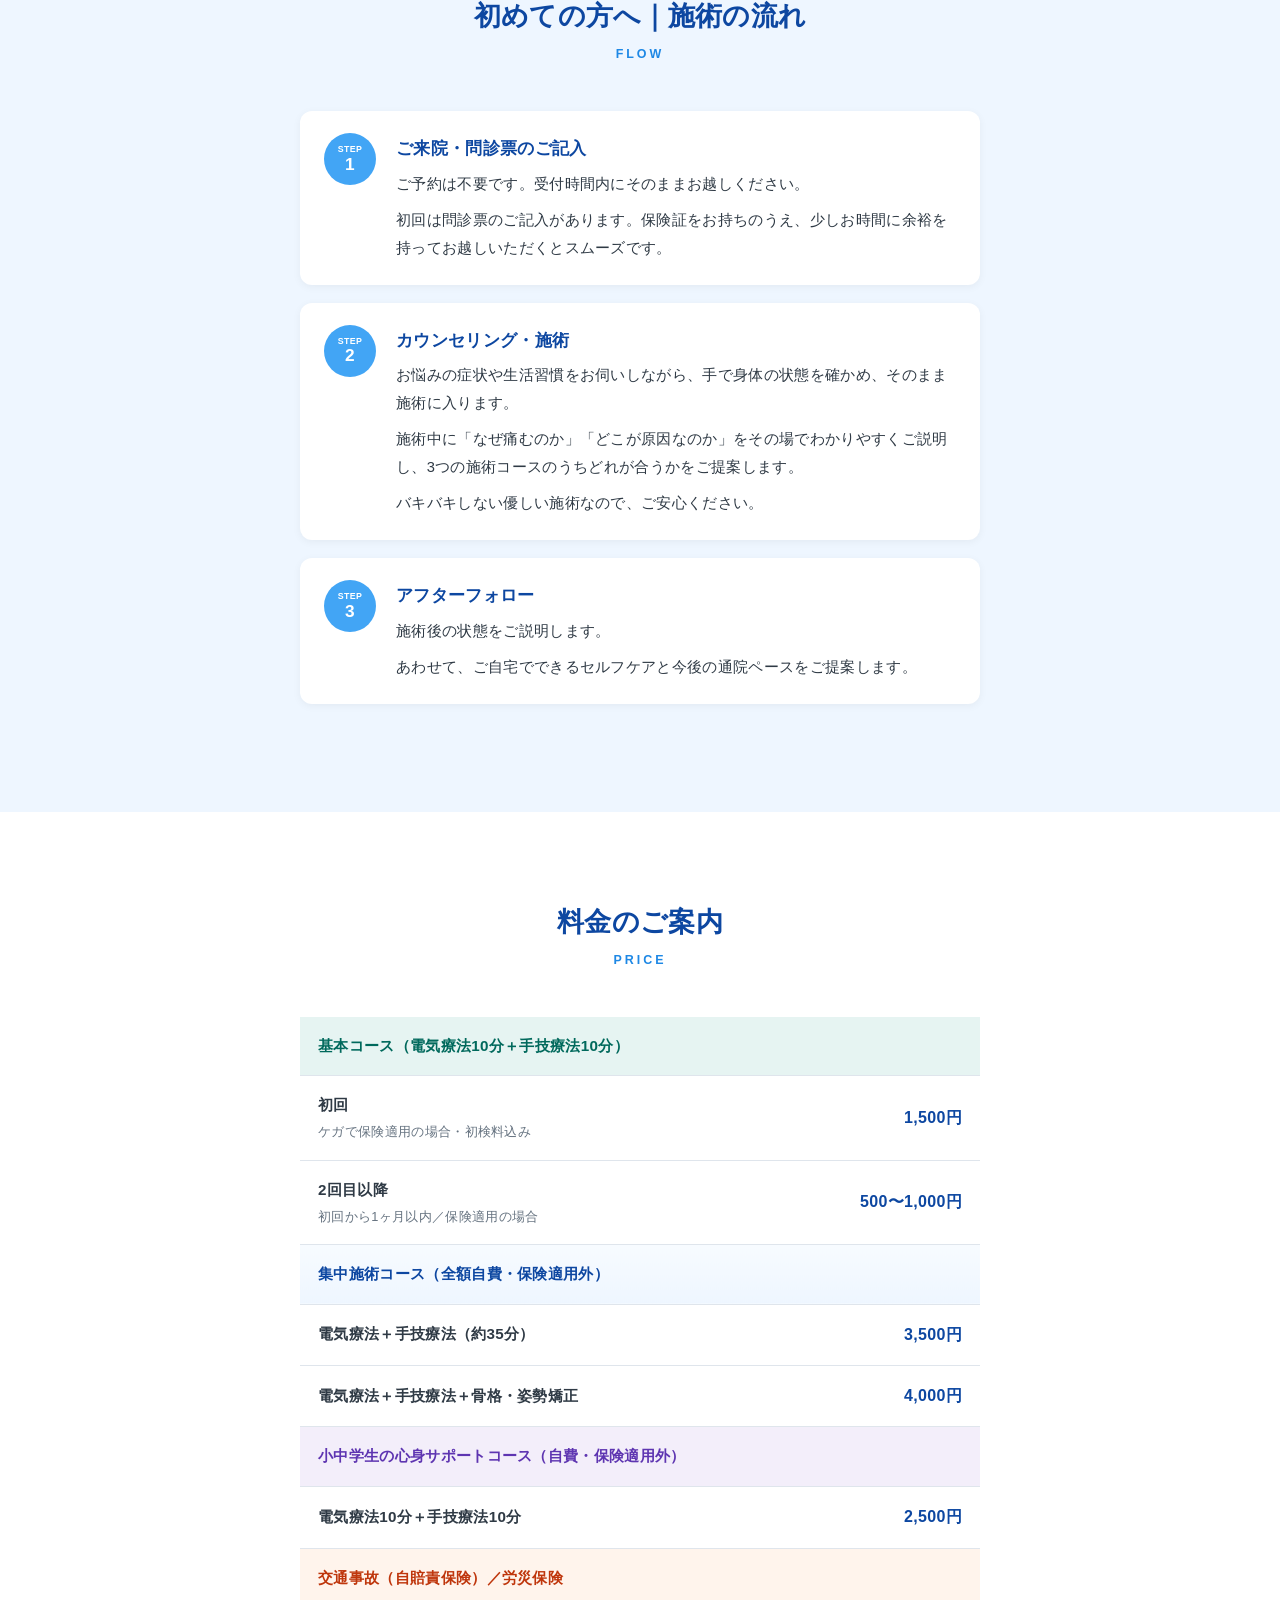
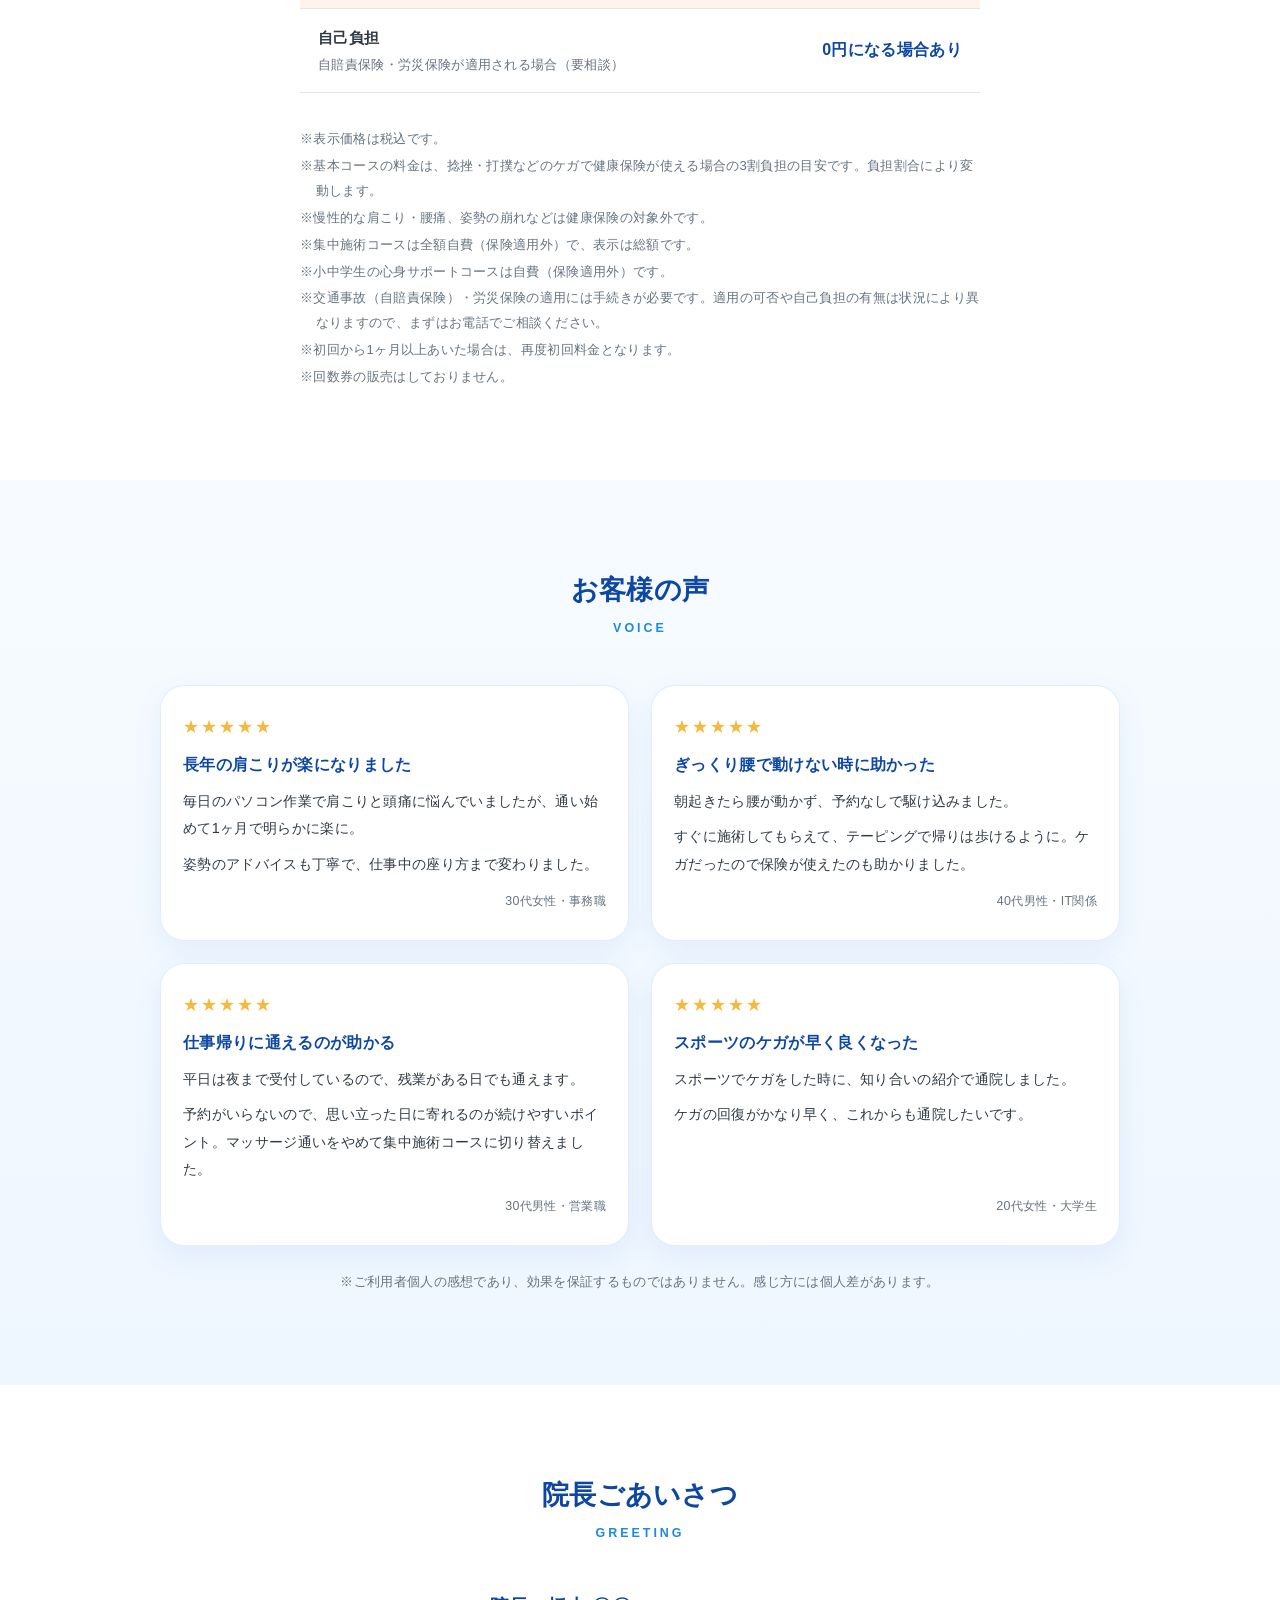
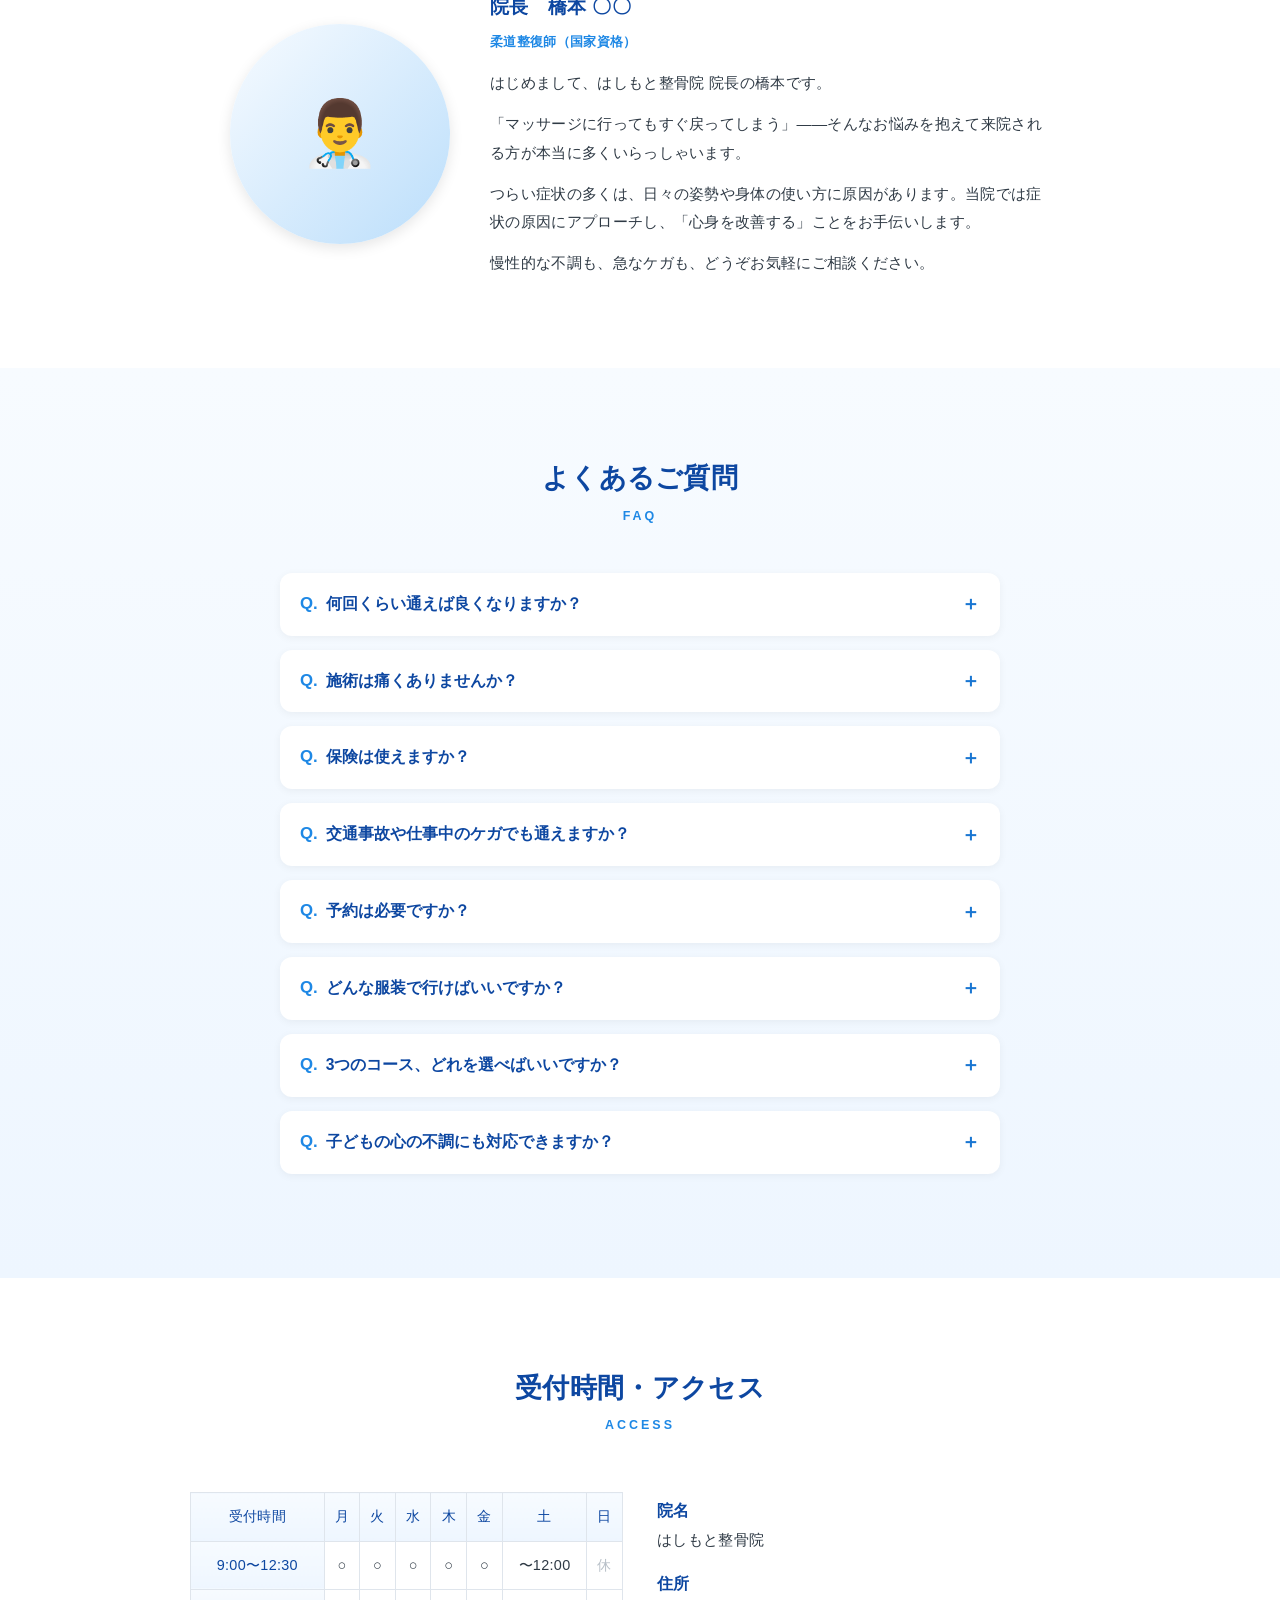
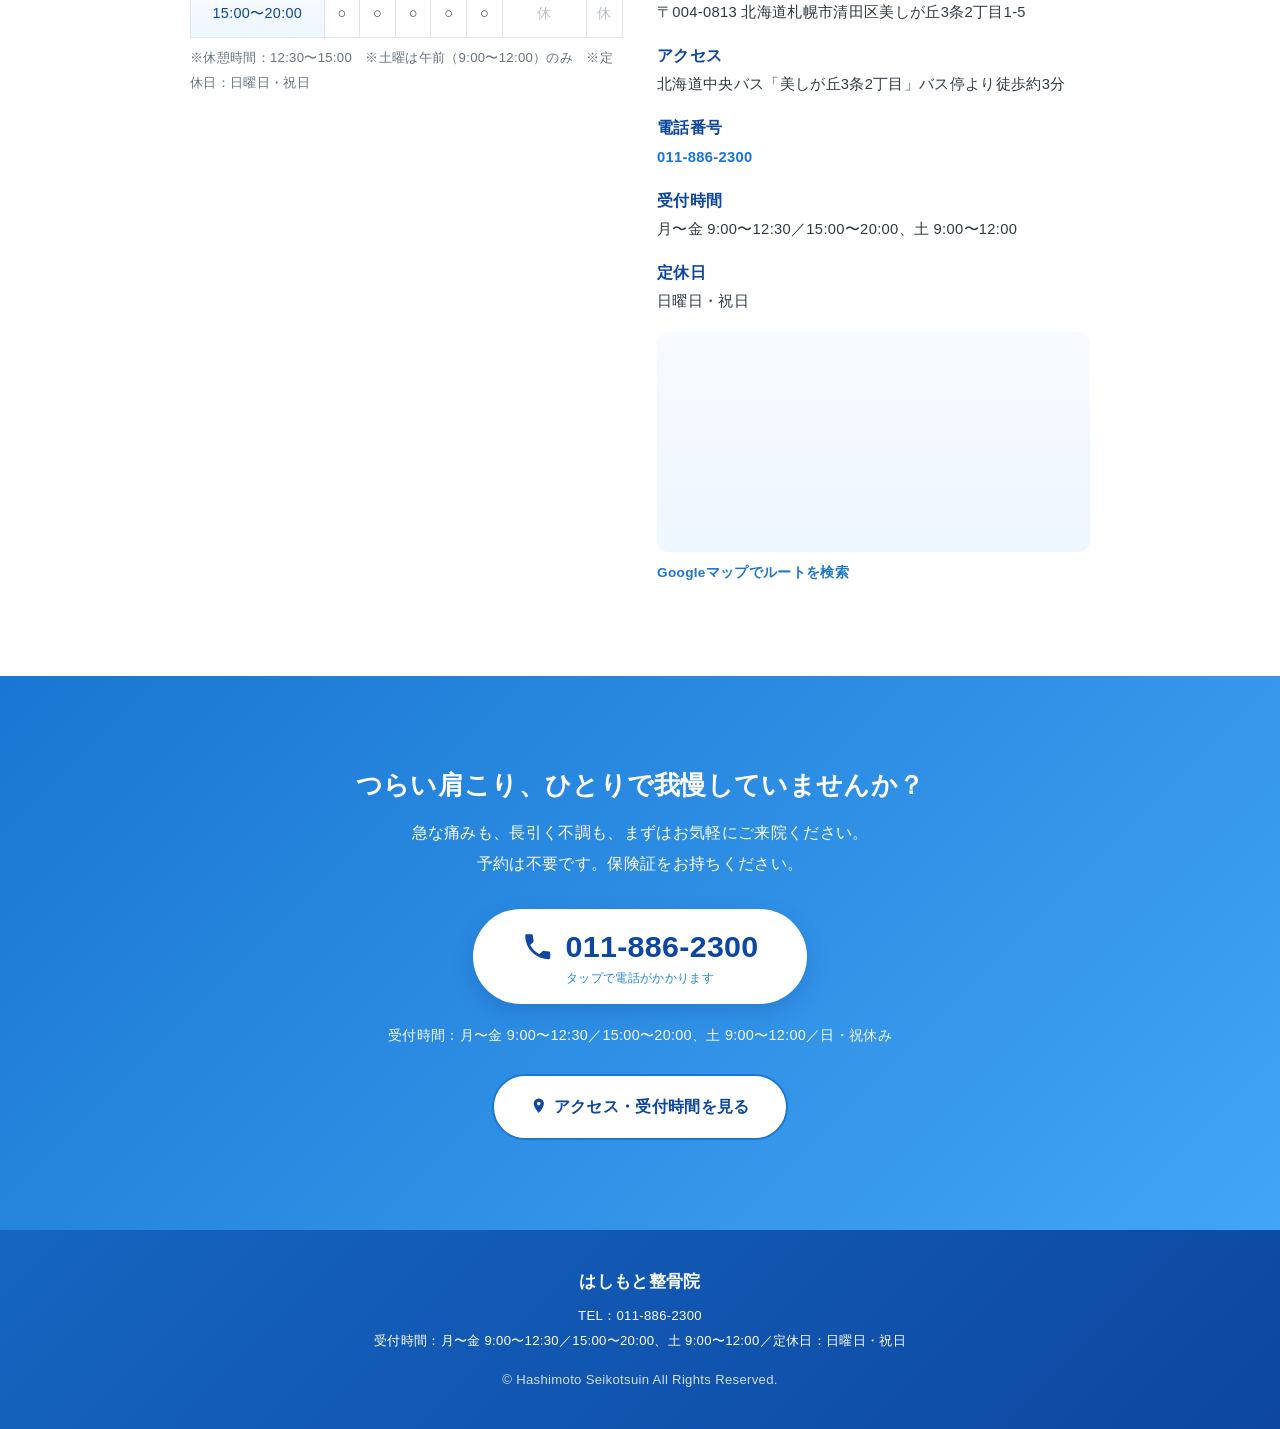
==== commit 48a47916: "SEO/MEO対策：エリア名の反映・構造化データ拡充・計測イベント・スマホ表示修正 - title / description / OGP にエリア名（札幌市清田区・美しが丘）を入れ、descript" ====
--- a/index.html
+++ b/index.html
@@ -4,40 +4,98 @@
 <meta charset="UTF-8">
 <meta name="viewport" content="width=device-width, initial-scale=1.0">
 <meta name="theme-color" content="#0d47a1"><!-- style.css の --color-primary-dark と同じ値にする -->
-<title>はしもと整骨院｜肩こり・腰痛・急なケガ｜札幌・夜20時まで</title>
-<meta name="description" content="捻挫・打撲・ぎっくり腰などのケガから、つらい肩こり・腰痛まで。札幌のはしもと整骨院は予約不要・平日20時まで受付。交通事故（自賠責保険）・労災保険にも対応。ケガ向けの基本コース（保険適用の場合あり）、自費の集中施術コース、小中学生の心身サポートコースをご用意。TEL:011-886-2300">
-
-<!-- TODO(公開前): 公開URL・OGP画像・favicon に差し替え -->
-<link rel="canonical" href="https://example.com/">
+<title>はしもと整骨院｜札幌市清田区美しが丘｜肩こり・腰痛・ケガ・交通事故</title>
+<meta name="description" content="札幌市清田区美しが丘の整骨院。捻挫・打撲・ぎっくり腰などのケガ（保険適用の場合あり）、肩こり・腰痛の集中施術、交通事故（自賠責保険）・労災保険に対応。予約不要・平日20時まで受付。TEL:011-886-2300">
+
+<!-- 正規URL。独自ドメインへ移行したら canonical / og:url / JSON-LD の url・@id / sitemap.xml をまとめて書き換える -->
+<link rel="canonical" href="https://ma-lion084.github.io/https-hashimotoseikotuin-HP-sample/">
 <meta property="og:type" content="website">
-<meta property="og:title" content="はしもと整骨院｜肩こり・腰痛・急なケガ｜札幌">
-<meta property="og:description" content="ケガも肩こり・腰痛も。予約不要・平日20時まで受付の札幌の整骨院。">
-<meta property="og:image" content="https://example.com/ogp.jpg">
+<meta property="og:url" content="https://ma-lion084.github.io/https-hashimotoseikotuin-HP-sample/">
+<meta property="og:site_name" content="はしもと整骨院">
+<meta property="og:title" content="はしもと整骨院｜札幌市清田区美しが丘｜肩こり・腰痛・ケガ・交通事故">
+<meta property="og:description" content="札幌市清田区美しが丘の整骨院。ケガも肩こり・腰痛も、交通事故・労災も。予約不要・平日20時まで受付。">
+<!-- TODO(公開前): OGP画像（1200×630px の JPG/PNG、院名・電話・エリアを入れる）を assets/img/ogp.jpg に置く。用意できたら JSON-LD の image にも同じURLを追加 -->
+<meta property="og:image" content="https://ma-lion084.github.io/https-hashimotoseikotuin-HP-sample/assets/img/ogp.jpg">
 <meta property="og:locale" content="ja_JP">
-<!-- <link rel="icon" href="/favicon.ico"> -->
+<meta name="twitter:card" content="summary_large_image">
+<!-- TODO(公開前): 検索結果のアイコン用に 48×48 以上の PNG も用意すると確実（SVG の扱いは要確認） -->
+<link rel="icon" href="assets/img/favicon.svg" type="image/svg+xml">
 
 <link rel="stylesheet" href="assets/css/style.css">
 
-<!-- 構造化データ  TODO(公開前): url を入力
-     ※ ここは画面に出ない「4つ目のコピー」。電話は +81 形式、時間は 09:00 のように2桁で書く。
-        電話・受付時間・住所を変えたら必ずここも直す（README「よくある編集」参照） -->
+<!-- 構造化データ（Google のローカルビジネス向け）
+     ※ 画面に出ない「4つ目のコピー」。電話は +81 形式、時間は 09:00 のように2桁で書く。
+        電話・受付時間・住所を変えたら必ずここも直す（README「よくある編集」参照）
+     ※ geo は丁目中心の参考値。Google マップで院の位置を右クリック → 座標をコピーして差し替える
+     ※ image は OGP 画像を用意したら "image": "…/assets/img/ogp.jpg" を追加（ローカルビジネスのリッチリザルトで必須扱い・要確認）
+     ※ sameAs は Google ビジネスプロフィールの URL が決まったら追加 -->
 <script type="application/ld+json">
 {
   "@context": "https://schema.org",
   "@type": "MedicalBusiness",
+  "@id": "https://ma-lion084.github.io/https-hashimotoseikotuin-HP-sample/#business",
   "name": "はしもと整骨院",
+  "alternateName": "Hashimoto Seikotsuin",
+  "description": "札幌市清田区美しが丘の整骨院。捻挫・打撲・ぎっくり腰などのケガ（保険適用の場合あり）、慢性的な肩こり・腰痛の集中施術、交通事故（自賠責保険）・労災保険に対応。予約不要、平日20時まで受付。",
+  "url": "https://ma-lion084.github.io/https-hashimotoseikotuin-HP-sample/",
   "telephone": "+81-11-886-2300",
-  "url": "https://example.com/",
+  "priceRange": "¥500〜¥4,000",
+  "currenciesAccepted": "JPY",
   "address": {
     "@type": "PostalAddress",
+    "postalCode": "004-0813",
+    "addressCountry": "JP",
     "addressRegion": "北海道",
     "addressLocality": "札幌市",
     "streetAddress": "清田区美しが丘3条2丁目1-5"
   },
+  "geo": {
+    "@type": "GeoCoordinates",
+    "latitude": 42.98622,
+    "longitude": 141.44793
+  },
+  "hasMap": "https://www.google.com/maps/search/?api=1&query=%E5%8C%97%E6%B5%B7%E9%81%93%E6%9C%AD%E5%B9%8C%E5%B8%82%E6%B8%85%E7%94%B0%E5%8C%BA%E7%BE%8E%E3%81%97%E3%81%8C%E4%B8%983%E6%9D%A12%E4%B8%81%E7%9B%AE1-5",
+  "areaServed": [
+    {
+      "@type": "AdministrativeArea",
+      "name": "札幌市清田区"
+    },
+    {
+      "@type": "Place",
+      "name": "美しが丘"
+    }
+  ],
   "openingHoursSpecification": [
-    { "@type": "OpeningHoursSpecification", "dayOfWeek": ["Monday","Tuesday","Wednesday","Thursday","Friday"], "opens": "09:00", "closes": "12:30" },
-    { "@type": "OpeningHoursSpecification", "dayOfWeek": ["Monday","Tuesday","Wednesday","Thursday","Friday"], "opens": "15:00", "closes": "20:00" },
-    { "@type": "OpeningHoursSpecification", "dayOfWeek": "Saturday", "opens": "09:00", "closes": "12:00" }
+    {
+      "@type": "OpeningHoursSpecification",
+      "dayOfWeek": [
+        "Monday",
+        "Tuesday",
+        "Wednesday",
+        "Thursday",
+        "Friday"
+      ],
+      "opens": "09:00",
+      "closes": "12:30"
+    },
+    {
+      "@type": "OpeningHoursSpecification",
+      "dayOfWeek": [
+        "Monday",
+        "Tuesday",
+        "Wednesday",
+        "Thursday",
+        "Friday"
+      ],
+      "opens": "15:00",
+      "closes": "20:00"
+    },
+    {
+      "@type": "OpeningHoursSpecification",
+      "dayOfWeek": "Saturday",
+      "opens": "09:00",
+      "closes": "12:00"
+    }
   ]
 }
 </script>
@@ -86,11 +144,11 @@
 <main id="main">
 
 <!-- =========================================================================
-     1. Hero
+     Hero (#top)
      ========================================================================= -->
 <section class="hero" id="top">
-  <p class="hero__eyebrow">札幌の整骨院｜国家資格者が施術</p>
-  <h1 class="hero__title">つらい肩こり・腰痛も、<br>急なケガも、<strong>原因から</strong>整える整骨院</h1>
+  <p class="hero__eyebrow">札幌市清田区・美しが丘の整骨院｜国家資格者が施術</p>
+  <h1 class="hero__title">つらい肩こり・腰痛も、<br>急なケガも、<strong>原因から</strong>整える<span class="u-nowrap">清田区の整骨院</span></h1>
   <p class="hero__lead">捻挫・打撲・ぎっくり腰などのケガ・急な痛みには「基本コース」。<br>長引く不調には「集中施術コース（自費）」。<br>小中学生のお子さんには「心身サポートコース（自費）」もご用意しています。</p>
   <!-- バッジは固定サイズの円。文言は最大 2行×7文字まで（<br> で改行位置を指定） -->
   <ul class="badge-list hero__badges">
@@ -106,7 +164,8 @@
 </section>
 
 <!-- =========================================================================
-     1.5 Insurance banner（交通事故・労災保険の告知）
+     Insurance banner（交通事故・労災保険の告知）
+     ※ .section ではなく独自の帯。ヒーローと本文の間に挟むため、余白の規則が違う
      ========================================================================= -->
 <section class="insurance-banner" aria-label="交通事故・労災保険のご案内">
   <div class="container insurance-banner__inner">
@@ -120,7 +179,7 @@
 </section>
 
 <!-- =========================================================================
-     2. Worries
+     Worries (#worries)
      ========================================================================= -->
 <section class="section section--white" id="worries">
   <div class="container">
@@ -139,7 +198,7 @@
 </section>
 
 <!-- =========================================================================
-     3. Reasons
+     Reasons (#reasons)
      ========================================================================= -->
 <section class="section section--tint" id="reasons">
   <div class="container">
@@ -158,7 +217,7 @@
 
       <article class="card card--hover reason-card">
         <span class="circle-num reason-card__num" aria-hidden="true">2</span>
-        <h3 class="reason-card__title">夜20時まで営業<br>仕事帰りに通える</h3>
+        <h3 class="reason-card__title">夜20時まで受付<br>仕事帰りに通える</h3>
         <div class="reason-card__body prose">
           <p>月〜金曜は夜20時まで受付しています。</p>
           <p>お仕事帰りやスキマ時間にも無理なく通えるので、忙しいデスクワーカーの方に選ばれています。</p>
@@ -190,7 +249,7 @@
 </section>
 
 <!-- =========================================================================
-     4. Courses
+     Courses (#course)
      ※ コースを追加する場合: README「コース追加チェックリスト」に従う。
         カードの複製と色変数だけでなく、料金表・FAQ・コース数を書いた文言など
         約10箇所に手が入る。
@@ -219,8 +278,8 @@
           </ul>
           <h4 class="course-card__label">施術内容（約20分）</h4>
           <ul class="course-card__points">
-            <li class="check-list__item">電気療法（10分）</li>
-            <li class="check-list__item">手技療法（10分）</li>
+            <li class="course-card__point">電気療法（10分）</li>
+            <li class="course-card__point">手技療法（10分）</li>
           </ul>
           <h4 class="course-card__label">料金・通院の目安</h4>
           <p>ケガで保険が使える場合、初回1,500円（3割負担の目安）。</p>
@@ -247,9 +306,9 @@
           </ul>
           <h4 class="course-card__label">コースの内容</h4>
           <ul class="course-card__points">
-            <li class="check-list__item">電気療法＋手技療法に、骨格・姿勢矯正などの集中施術をプラス</li>
-            <li class="check-list__item">姿勢・骨格・筋肉の状態を手で確かめ、原因を特定</li>
-            <li class="check-list__item">通院計画のご提案と、自宅でできるセルフケア指導</li>
+            <li class="course-card__point">電気療法＋手技療法に、骨格・姿勢矯正などの集中施術をプラス</li>
+            <li class="course-card__point">姿勢・骨格・筋肉の状態を手で確かめ、原因を特定</li>
+            <li class="course-card__point">通院計画のご提案と、自宅でできるセルフケア指導</li>
           </ul>
           <h4 class="course-card__label">料金・通院の目安</h4>
           <p>電気療法＋手技療法（約35分）：3,500円</p>
@@ -277,10 +336,10 @@
           </ul>
           <h4 class="course-card__label">施術内容（約20分）</h4>
           <ul class="course-card__points">
-            <li class="check-list__item">電気療法（10分）</li>
-            <li class="check-list__item">手技療法（10分）</li>
-            <li class="check-list__item">お子さんの状態に合わせた、痛みのない優しい施術</li>
-            <li class="check-list__item">保護者の方の同席OK。初回は保護者の方からもお話を伺います</li>
+            <li class="course-card__point">電気療法（10分）</li>
+            <li class="course-card__point">手技療法（10分）</li>
+            <li class="course-card__point">お子さんの状態に合わせた、痛みのない優しい施術</li>
+            <li class="course-card__point">保護者の方の同席OK。初回は保護者の方からもお話を伺います</li>
           </ul>
           <h4 class="course-card__label">料金・通院の目安</h4>
           <!-- TODO(要確認): 2,500円が「一律」か「基本コース料金＋2,500円」かを院長に確認。現在は一律 2,500円で仮組み。確定したら料金表（#price）も同時に直す -->
@@ -329,7 +388,7 @@
 </section>
 
 <!-- =========================================================================
-     5. Flow
+     Flow (#flow)
      ========================================================================= -->
 <section class="section section--flat" id="flow">
   <div class="container">
@@ -370,7 +429,7 @@
 </section>
 
 <!-- =========================================================================
-     6. Price
+     Price (#price)
      ========================================================================= -->
 <section class="section section--white" id="price">
   <div class="container">
@@ -411,7 +470,7 @@
 </section>
 
 <!-- =========================================================================
-     7. Voices
+     Voices (#voice)
      ========================================================================= -->
 <section class="section section--tint" id="voice">
   <div class="container">
@@ -465,7 +524,7 @@
 </section>
 
 <!-- =========================================================================
-     8. Doctor
+     Doctor (#doctor)
      ========================================================================= -->
 <section class="section section--white" id="doctor">
   <div class="container">
@@ -491,7 +550,7 @@
 </section>
 
 <!-- =========================================================================
-     9. FAQ
+     FAQ (#faq)
      ※ 質問を追加する場合: faq-item を複製し、aria-controls と id を「追加順の連番」にする
         （表示順とは無関係。次は faq-a9）。
      ※ 回答の <div class="faq-item__a"><div><div class="faq-item__a-inner"> の3重 div は
@@ -577,7 +636,7 @@
 </section>
 
 <!-- =========================================================================
-     10. Access
+     Access (#access)
      ========================================================================= -->
 <section class="section section--white" id="access">
   <div class="container">
@@ -615,7 +674,7 @@
           <dd>はしもと整骨院</dd>
           <!-- TODO(公開前): 駐車場の有無・台数を入力 -->
           <dt>住所</dt>
-          <dd>北海道札幌市清田区美しが丘3条2丁目1-5</dd>
+          <dd>〒004-0813 北海道札幌市清田区美しが丘3条2丁目1-5</dd>
           <dt>アクセス</dt>
           <dd>北海道中央バス「美しが丘3条2丁目」バス停より徒歩約3分</dd>
           <dt>電話番号</dt>
@@ -634,6 +693,7 @@
             loading="lazy"
             referrerpolicy="no-referrer-when-downgrade"></iframe>
         </div>
+        <p class="map-links"><a href="https://www.google.com/maps/dir/?api=1&amp;destination=%E5%8C%97%E6%B5%B7%E9%81%93%E6%9C%AD%E5%B9%8C%E5%B8%82%E6%B8%85%E7%94%B0%E5%8C%BA%E7%BE%8E%E3%81%97%E3%81%8C%E4%B8%983%E6%9D%A12%E4%B8%81%E7%9B%AE1-5" target="_blank" rel="noopener">Googleマップでルートを検索</a></p>
       </div>
 
     </div>
@@ -641,7 +701,7 @@
 </section>
 
 <!-- =========================================================================
-     11. Final CTA
+     Final CTA
      ========================================================================= -->
 <section class="section final-cta">
   <div class="container">
@@ -663,7 +723,7 @@
 <footer class="site-footer">
   <p class="site-footer__name">はしもと整骨院</p>
   <p>TEL：<a href="tel:0118862300">011-886-2300</a></p>
-  <p>受付時間：月〜金 9:00〜12:30／15:00〜20:00、土 9:00〜12:00／定休日：日曜・祝日</p>
+  <p>受付時間：月〜金 9:00〜12:30／15:00〜20:00、土 9:00〜12:00／定休日：日曜日・祝日</p>
   <p class="site-footer__copy">© Hashimoto Seikotsuin All Rights Reserved.</p>
 </footer>
 
--- a/assets/css/style.css
+++ b/assets/css/style.css
@@ -102,7 +102,12 @@
   /* --- Layout --- */
   --container-w:          1000px;
   --container-w-wide:     1100px;
-  --container-w-narrow:   680px;
+  --container-w-narrow:   680px;   /* 流れ・料金表 */
+  /* 読みやすさのための最大幅。数字がブレークポイント（820px）と同じでも別物 */
+  --container-w-text:     640px;   /* リード文・お悩みリスト */
+  --container-w-card:     720px;   /* 単独で置くカード・FAQ */
+  --container-w-doctor:   820px;   /* 院長紹介 */
+  --container-w-access:   900px;   /* アクセス欄の2カラム */
   --container-pad:        20px;
   --header-h:             64px;
   --fixed-cta-h:          64px;
@@ -265,7 +270,7 @@
   gap: 14px;
 }
 .badge {
-  width: 112px; height: 112px; padding: 10px;
+  width: 112px; height: 112px; padding: 10px;   /* 文言 2行×7文字が収まる直径（HTML 側の注意書きと対） */
   display: flex; align-items: center; justify-content: center;
   border: 2px solid var(--color-primary);
   border-radius: 50%;
@@ -282,18 +287,6 @@
   font-weight: bold; font-size: var(--fs-lg);
 }
 
-/* --- Check list（✔付きリスト） --- */
-.check-list__item {
-  position: relative;
-  padding-left: 24px;
-}
-.check-list__item::before {
-  content: "✔";
-  position: absolute; left: 2px;
-  font-weight: bold;
-  color: var(--color-primary);
-}
-
 /* --- Note box（薄い青の案内ボックス） --- */
 .note-box {
   background: var(--color-bg-tint);
@@ -328,7 +321,7 @@
    5. Sections
    ============================================================================ */
 
-/* --- 5.1 Site header --- */
+/* --- Site header --- */
 .site-header {
   position: fixed; top: 0; left: 0; right: 0; z-index: var(--z-header);
   height: var(--header-h);
@@ -380,7 +373,10 @@
 }
 .nav-overlay.is-visible { display: block; }
 
-/* --- 5.2 Hero --- */
+/* ナビ展開中は背面をスクロールさせない（main.js が body に付け外しする） */
+body.is-nav-open { overflow: hidden; }
+
+/* --- Hero --- */
 .hero {
   padding: 100px var(--container-pad) 80px;
   text-align: center;
@@ -403,12 +399,12 @@
   border-bottom: 6px solid var(--color-primary-underline);
 }
 .hero__lead {
-  max-width: 640px; margin: 0 auto 30px;
+  max-width: var(--container-w-text); margin: 0 auto 30px;
   font-size: 1.05rem;
 }
 .hero__badges { margin-bottom: var(--space-5); }
 
-/* --- 5.2b Insurance banner（交通事故・労災保険の告知帯） --- */
+/* --- Insurance banner（交通事故・労災保険の告知帯） --- */
 .insurance-banner {
   padding: var(--space-4) 0;
   background: var(--color-accent-warm-bg);
@@ -435,12 +431,12 @@
 .insurance-banner__lead { font-size: var(--fs-base); }
 .insurance-banner__tel {
   flex-shrink: 0;
-  padding: 12px 28px;
+  padding: 12px 28px;   /* 帯の高さに合わせて .btn より小さめ */
   white-space: nowrap;
 }
 
-/* --- 5.3 Worries --- */
-.worry-list { max-width: 640px; margin: 0 auto; }
+/* --- Worries --- */
+.worry-list { max-width: var(--container-w-text); margin: 0 auto; }
 .worry-list__item {
   position: relative;
   margin-bottom: var(--space-2);
@@ -462,7 +458,7 @@
 }
 .worry-msg strong { color: var(--color-primary); font-size: 1.4rem; }
 
-/* --- 5.4 Reasons --- */
+/* --- Reasons --- */
 .reason-grid {
   display: grid; grid-template-columns: repeat(2, 1fr);
   gap: var(--space-4);
@@ -476,7 +472,7 @@
 }
 .reason-card__body { text-align: left; font-size: var(--fs-base); }
 
-/* --- 5.5 Courses --- */
+/* --- Courses --- */
 .course-grid {
   display: grid; grid-template-columns: repeat(3, 1fr);
   gap: 22px;
@@ -520,12 +516,18 @@
   font-size: var(--fs-sm); font-weight: 600;
   background: var(--course-chip-bg); color: var(--course-chip-color);
 }
-.course-card__points li {
+.course-card__point {
+  position: relative;
   padding: 6px 0 6px 24px;
   border-bottom: 1px dashed var(--color-divider);
 }
-.course-card__points li:last-child { border-bottom: none; }
-.course-card__points .check-list__item::before { color: var(--course-accent); }
+.course-card__point:last-child { border-bottom: none; }
+.course-card__point::before {
+  content: "✔";
+  position: absolute; left: 2px;
+  font-weight: bold;
+  color: var(--course-accent);
+}
 .course-card__body p + p { margin-top: var(--space-1); }
 
 /* コースごとの色は「コース変数」を上書きするだけで切り替わる。
@@ -550,7 +552,7 @@
 }
 
 .course-guide {
-  max-width: 720px; margin: var(--space-5) auto 0;
+  max-width: var(--container-w-card); margin: var(--space-5) auto 0;
   text-align: center;
 }
 .course-guide p + p { margin-top: var(--space-1); }
@@ -589,7 +591,7 @@
   color: var(--color-text-muted);
 }
 
-/* --- 5.6 Flow --- */
+/* --- Flow --- */
 .flow-list { max-width: var(--container-w-narrow); margin: 0 auto; }
 .flow-step {
   display: flex; gap: 20px; align-items: flex-start;
@@ -614,7 +616,7 @@
 }
 .flow-step__body { font-size: var(--fs-base); }
 
-/* --- 5.7 Price --- */
+/* --- Price --- */
 .price-table {
   width: 100%; max-width: var(--container-w-narrow);
   margin: 0 auto 20px;
@@ -639,7 +641,7 @@
 
 .price-notes { max-width: var(--container-w-narrow); margin: 14px auto 0; }
 
-/* --- 5.8 Voices --- */
+/* --- Voices --- */
 .voice-grid {
   display: grid; grid-template-columns: repeat(2, 1fr);
   gap: 22px;
@@ -658,10 +660,10 @@
 }
 .voice-note { margin-top: var(--space-4); }
 
-/* --- 5.9 Doctor --- */
+/* --- Doctor --- */
 .doctor {
   display: flex; gap: 40px; align-items: center;
-  max-width: 820px; margin: 0 auto;
+  max-width: var(--container-w-doctor); margin: 0 auto;
 }
 .doctor__photo {
   flex-shrink: 0; overflow: hidden;
@@ -682,9 +684,9 @@
 .doctor__body { font-size: .95rem; }
 .doctor__body p + p { margin-top: var(--space-2); }
 
-/* --- 5.10 FAQ --- */
+/* --- FAQ --- */
 .faq-item {
-  max-width: 720px; margin: 0 auto 14px;
+  max-width: var(--container-w-card); margin: 0 auto 14px;
   overflow: hidden;
   background: var(--color-white);
   border-radius: var(--radius-md);
@@ -724,14 +726,16 @@
   font-weight: bold; color: var(--color-primary);
 }
 
-/* --- 5.11 Access --- */
+/* --- Access --- */
 .access-grid {
   display: grid; grid-template-columns: 1fr 1fr;
   gap: var(--space-5);
-  max-width: 900px; margin: 0 auto;
-}
+  max-width: var(--container-w-access); margin: 0 auto;
+}
+/* 受付時間の表（min-width 420px）が列幅を押し広げないようにする。これが無いとスマホで列が画面より広くなる */
+.access-grid > * { min-width: 0; }
 .hours-table {
-  width: 100%; min-width: 420px; margin-top: 10px;
+  width: 100%; min-width: 420px; margin-top: 10px;   /* 8列（受付時間＋7曜日）が折り返さない幅。狭い画面は .table-scroll で横スクロール */
   border-collapse: collapse;
 }
 .hours-table th,
@@ -749,7 +753,7 @@
 .access-info a  { font-weight: bold; color: var(--color-primary); }
 
 .map-embed {
-  height: 220px; margin-top: 16px;
+  height: 220px; margin-top: 16px;   /* HTML 側の iframe height="220" と同じ値 */
   display: flex; align-items: center; justify-content: center;
   overflow: hidden;
   border-radius: var(--radius-md);
@@ -757,8 +761,10 @@
   color: var(--color-text-muted); font-size: var(--fs-sm);
 }
 .map-embed iframe { width: 100%; height: 100%; border: 0; }
-
-/* --- 5.12 Final CTA --- */
+.map-links { margin-top: 8px; font-size: var(--fs-sm); }
+.map-links a { font-weight: bold; color: var(--color-primary); }
+
+/* --- Final CTA --- */
 .final-cta {
   background: var(--gradient-primary); color: var(--color-white);
   text-align: center;
@@ -782,7 +788,7 @@
 .final-cta__hours { margin-top: 8px; font-size: .9rem; opacity: .95; }
 .final-cta__actions { margin-top: var(--space-4); }
 
-/* --- 5.13 Footer --- */
+/* --- Footer --- */
 .site-footer {
   padding: 36px var(--container-pad);
   background: var(--gradient-primary-dark); color: var(--color-white);
@@ -791,10 +797,10 @@
 .site-footer__name { margin-bottom: var(--space-1); font-size: 1.05rem; font-weight: bold; }
 .site-footer__copy { margin-top: 14px; opacity: .8; }
 
-/* --- 5.14 Fixed CTA (mobile) --- */
+/* --- Fixed CTA (mobile) --- */
 .fixed-cta {
   position: fixed; bottom: 0; left: 0; right: 0; z-index: var(--z-fixed-cta);
-  display: flex;
+  display: none;   /* スマホ幅でのみ表示（Responsive で flex にする） */
   padding-bottom: env(safe-area-inset-bottom);
   box-shadow: 0 -3px 10px rgba(0, 0, 0, .15);
 }
@@ -812,6 +818,7 @@
    6. Utilities
    ============================================================================ */
 .u-pc-only { display: inline; }
+.u-nowrap  { white-space: nowrap; }   /* 地名など途中で折り返すと読みにくい語に */
 .u-visually-hidden {
   position: absolute !important;
   width: 1px; height: 1px; overflow: hidden;
@@ -823,14 +830,10 @@
    7. Responsive
    ============================================================================ */
 
-/* --- Desktop / Tablet: 追従バー非表示 --- */
-@media (min-width: 821px) {
-  .fixed-cta { display: none; }
-}
-
-/* --- Mobile（この 820px を変えるときは上の 821px と main.js の 821px も揃える） --- */
+/* --- Mobile（この 820px を変えるときは main.js の 821px も揃える） --- */
 @media (max-width: 820px) {
   body { padding-bottom: var(--fixed-cta-h); }
+  .fixed-cta { display: flex; }
 
   .site-nav {
     position: fixed; top: var(--header-h); right: -100%; z-index: var(--z-nav);
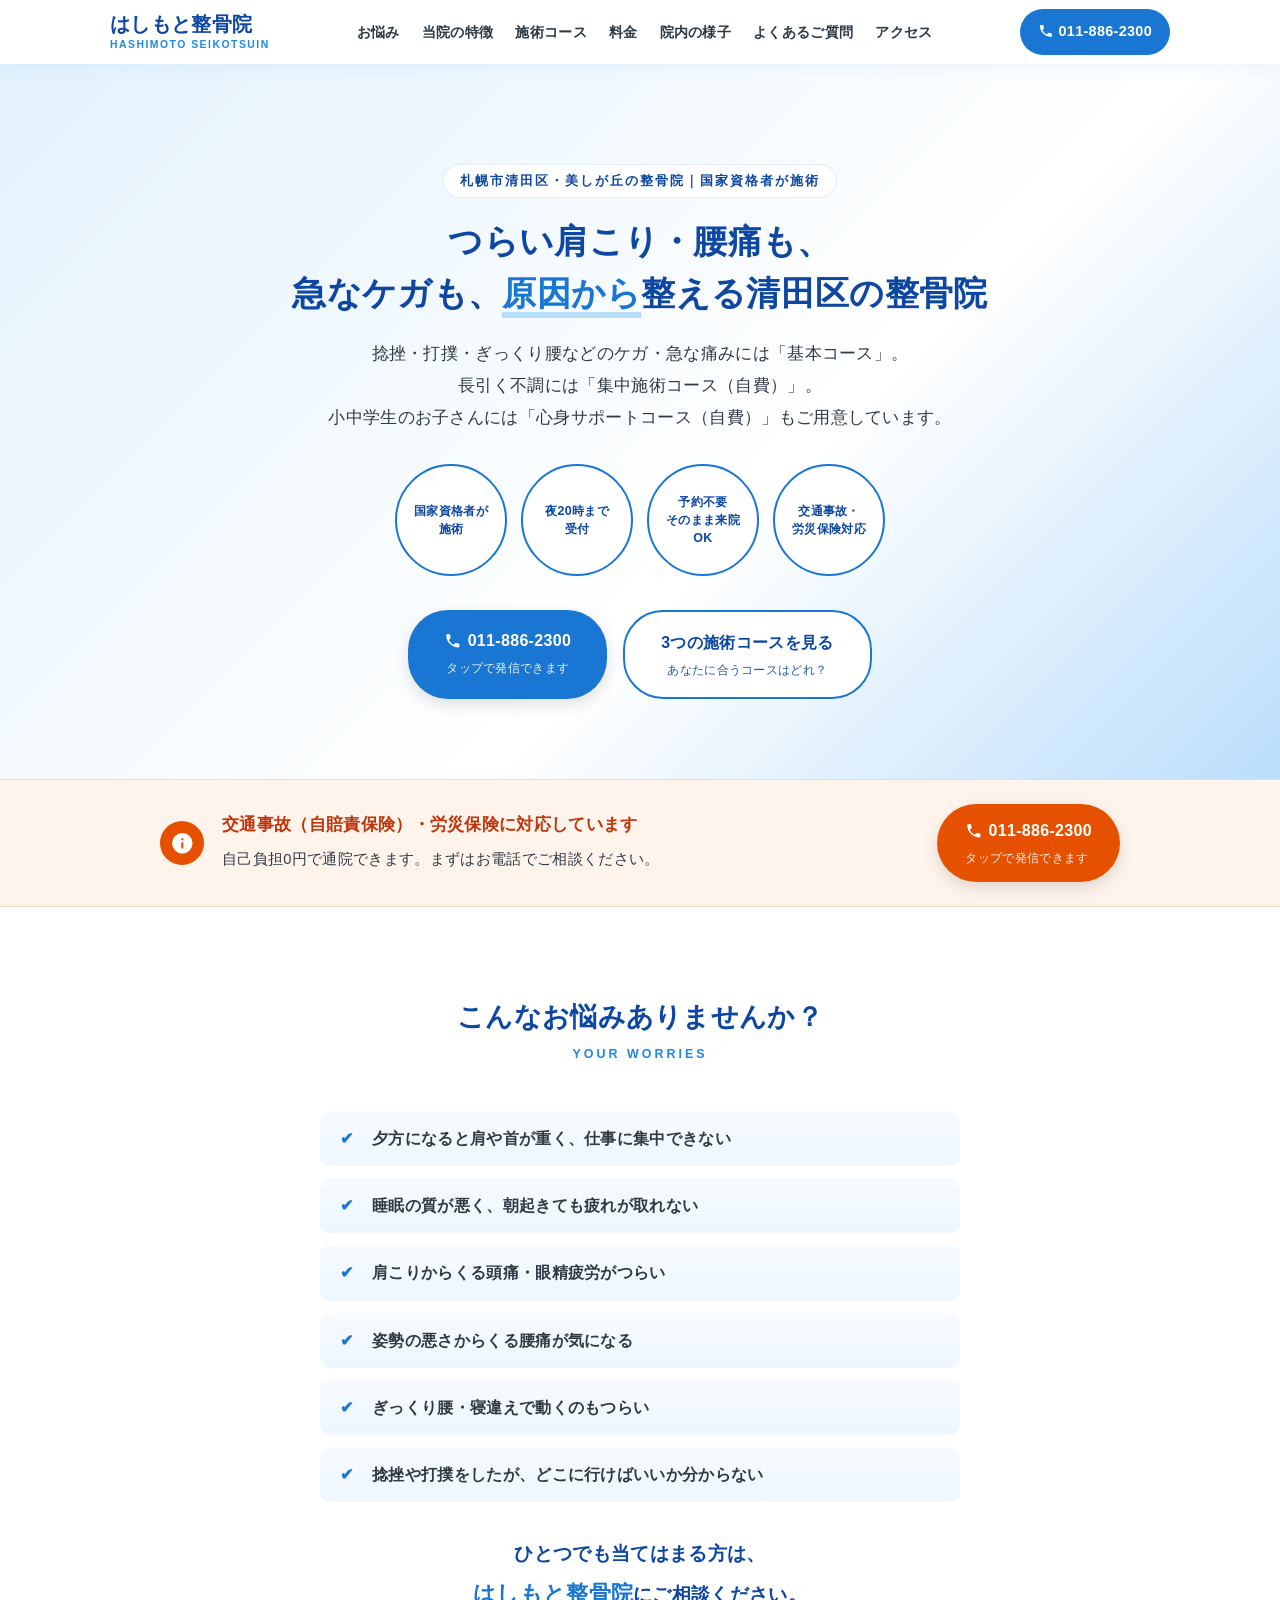
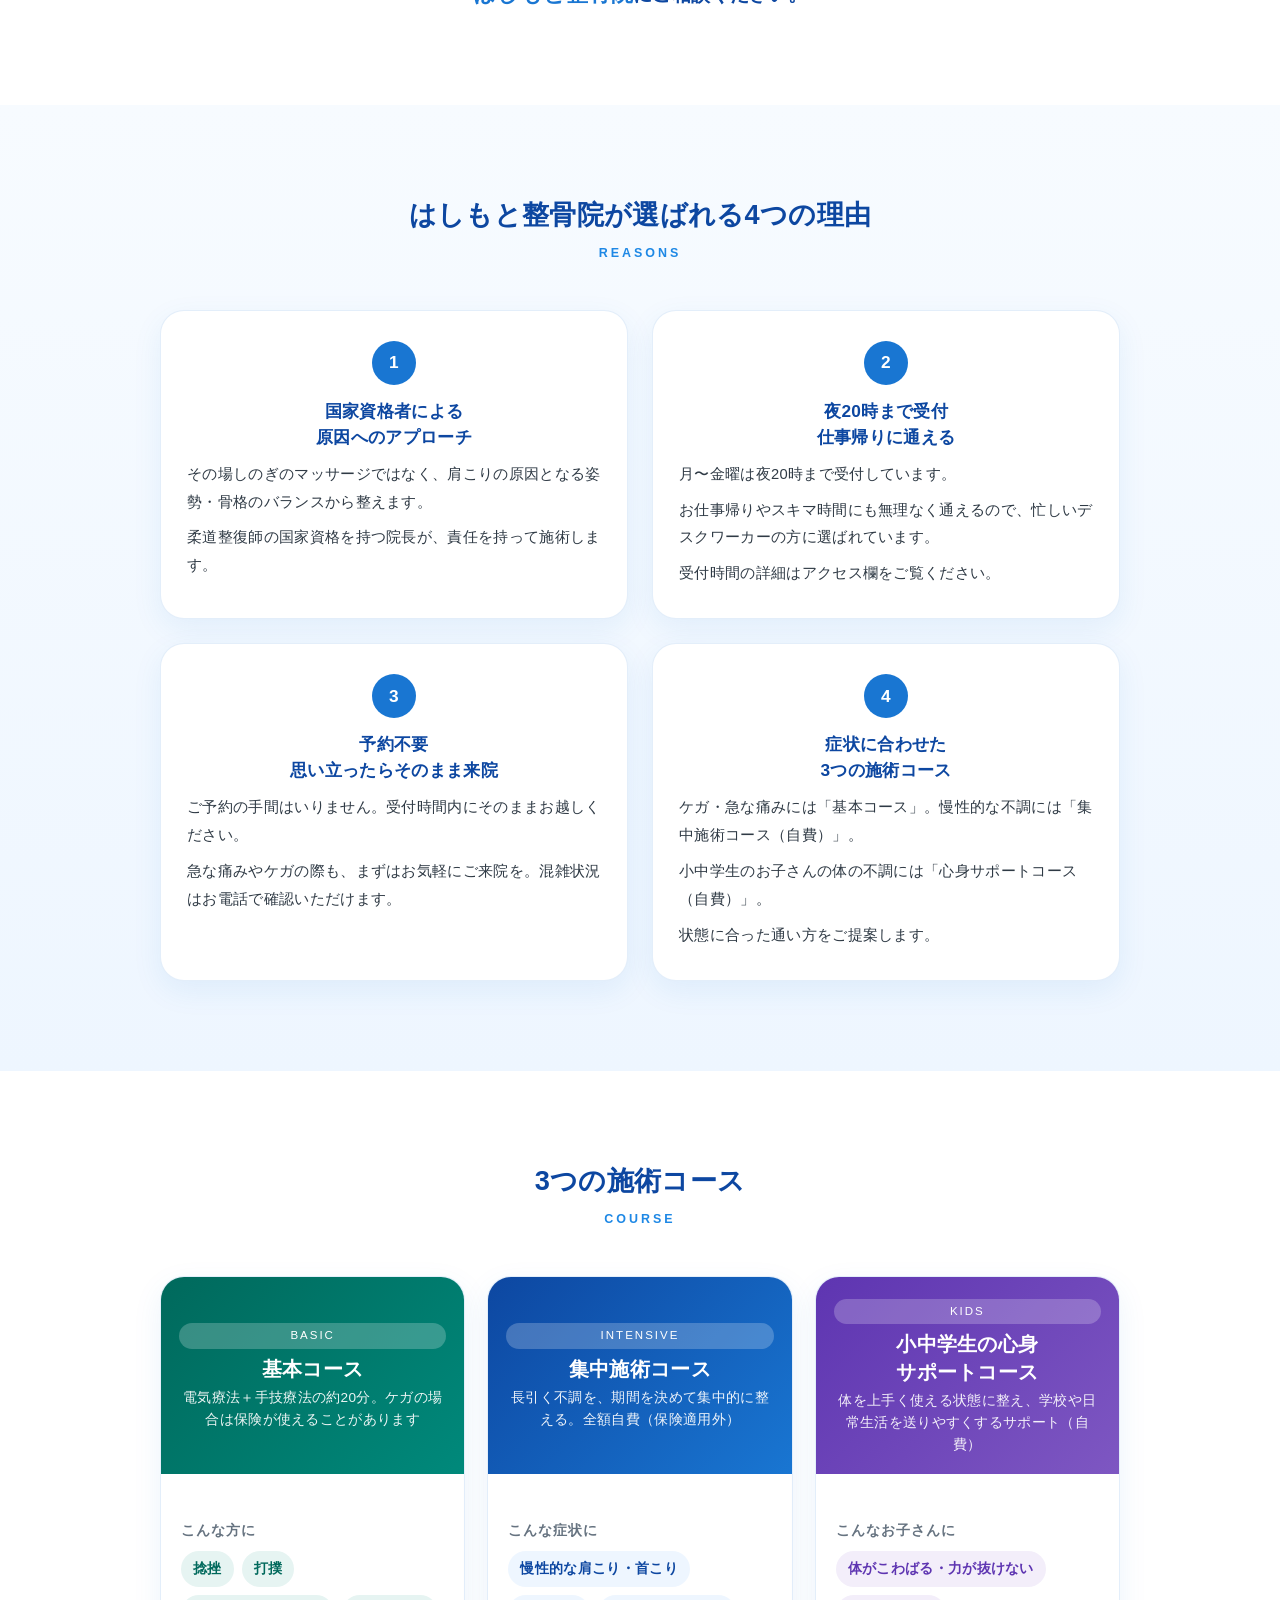
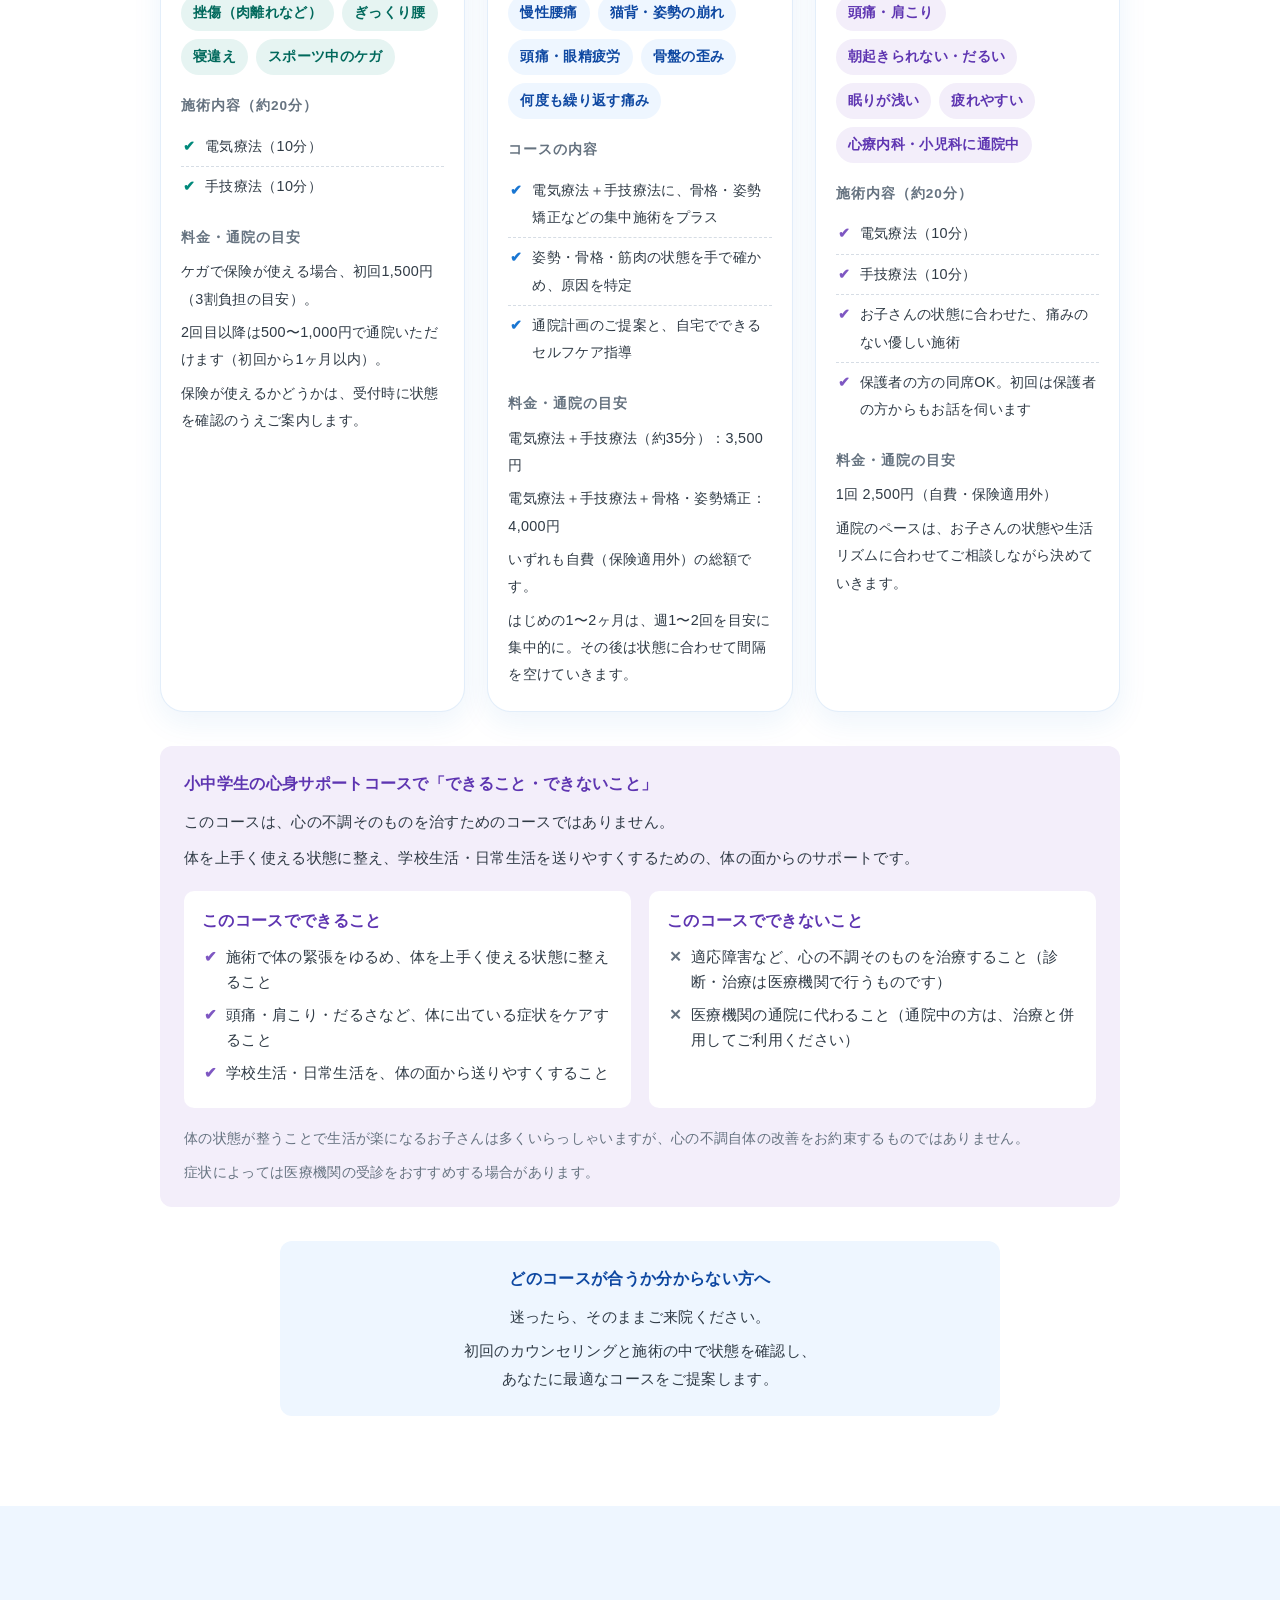
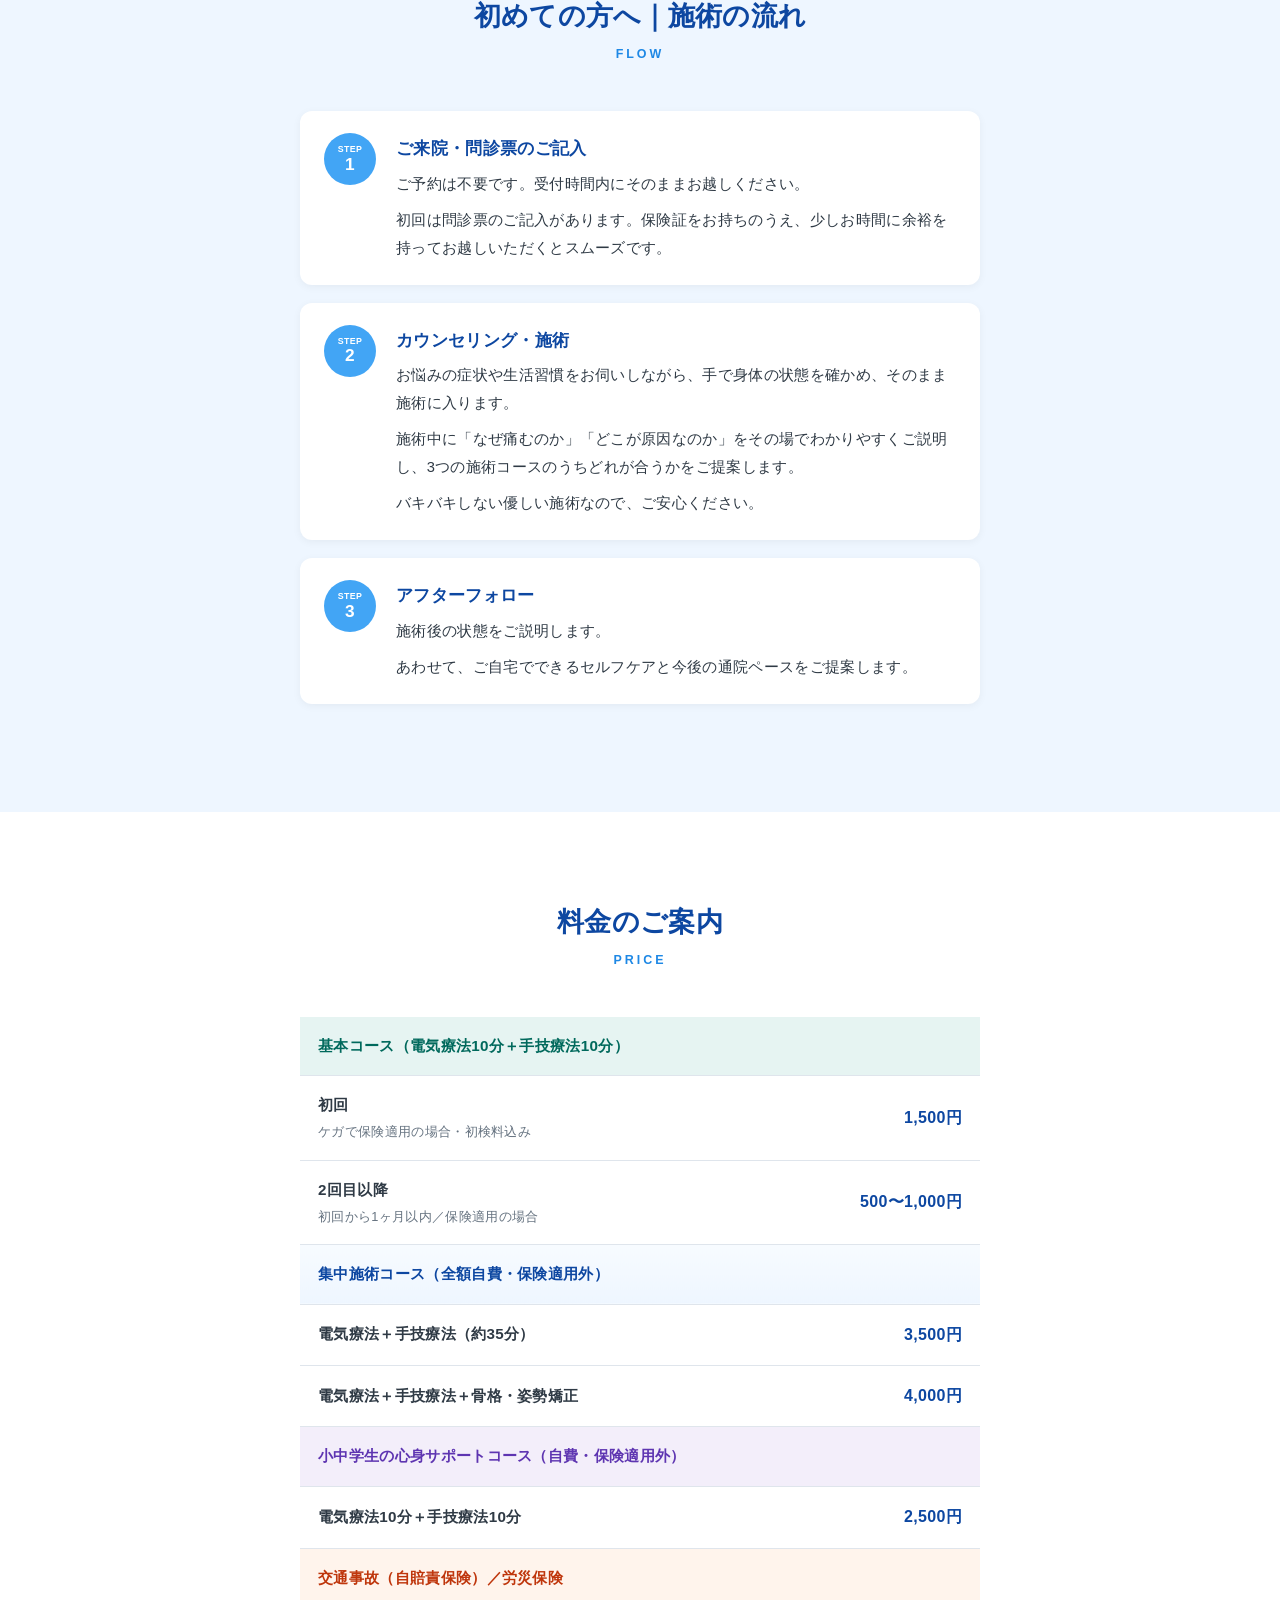
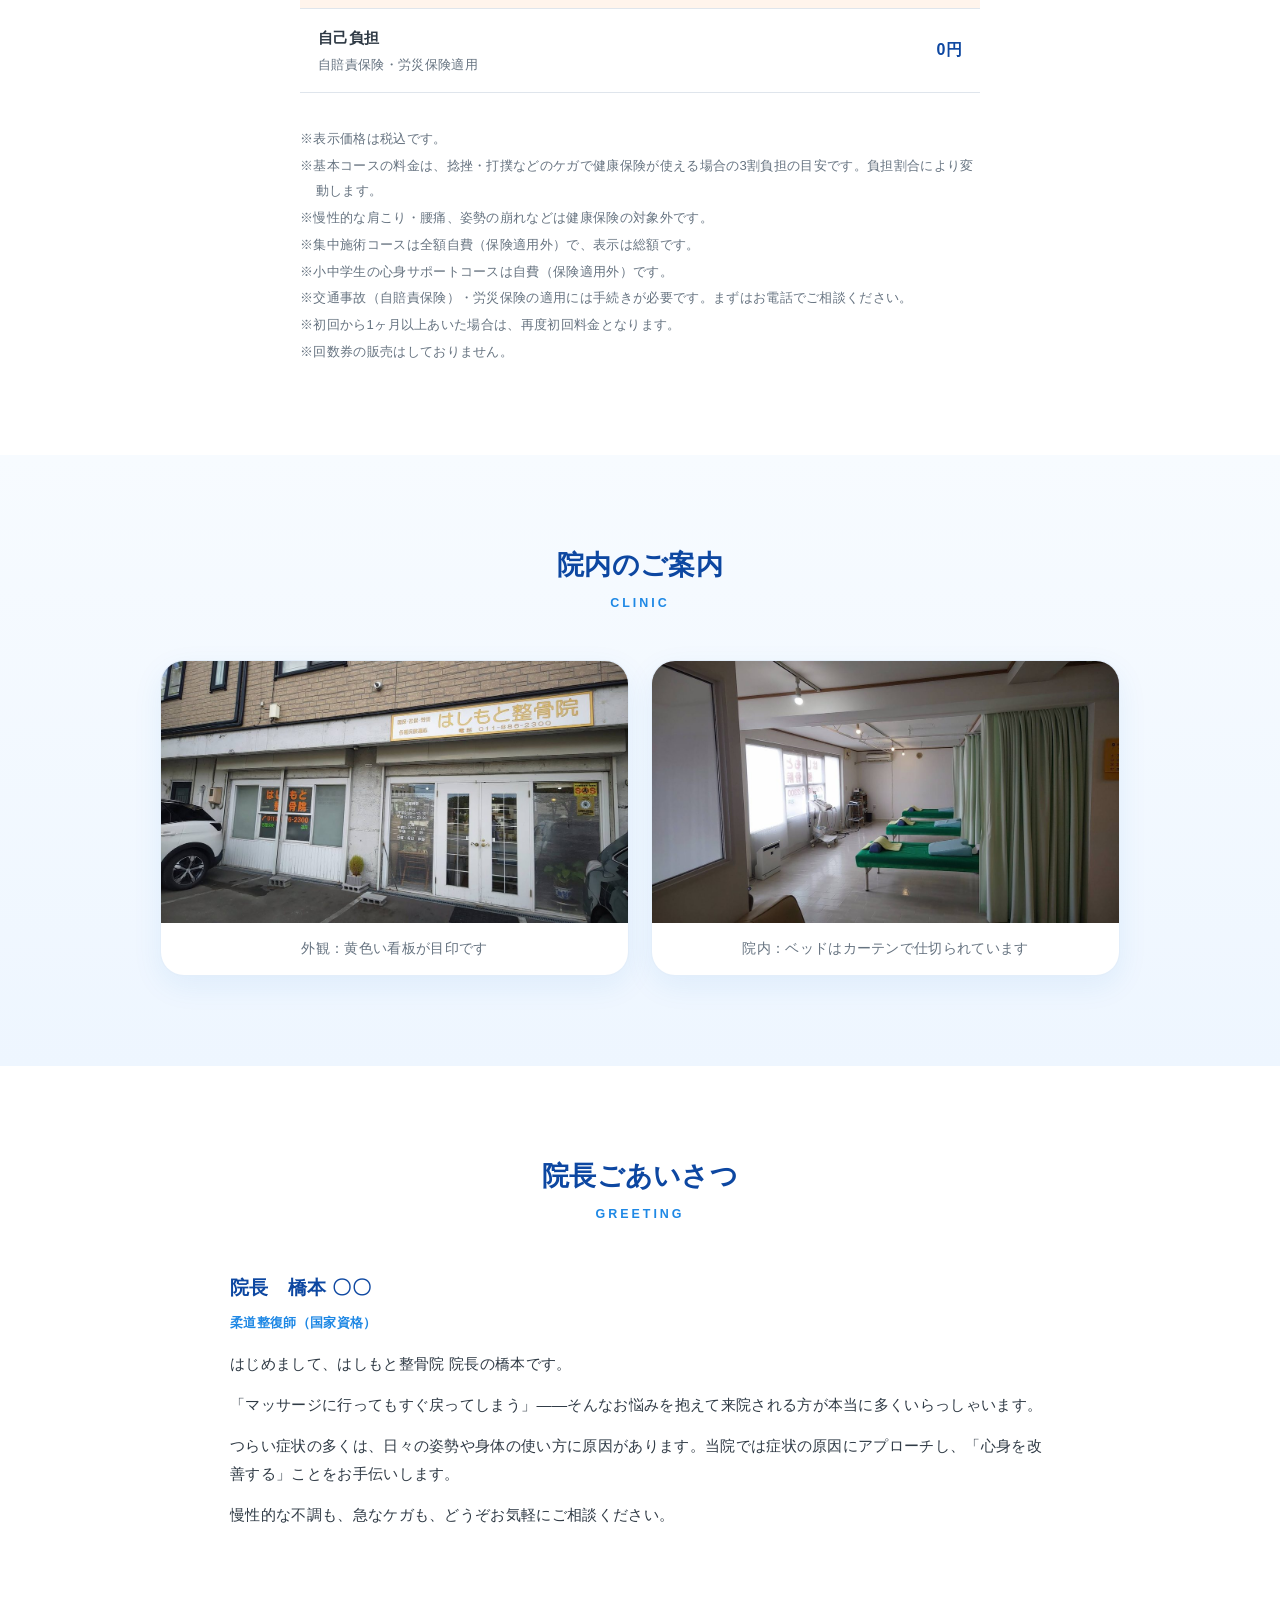
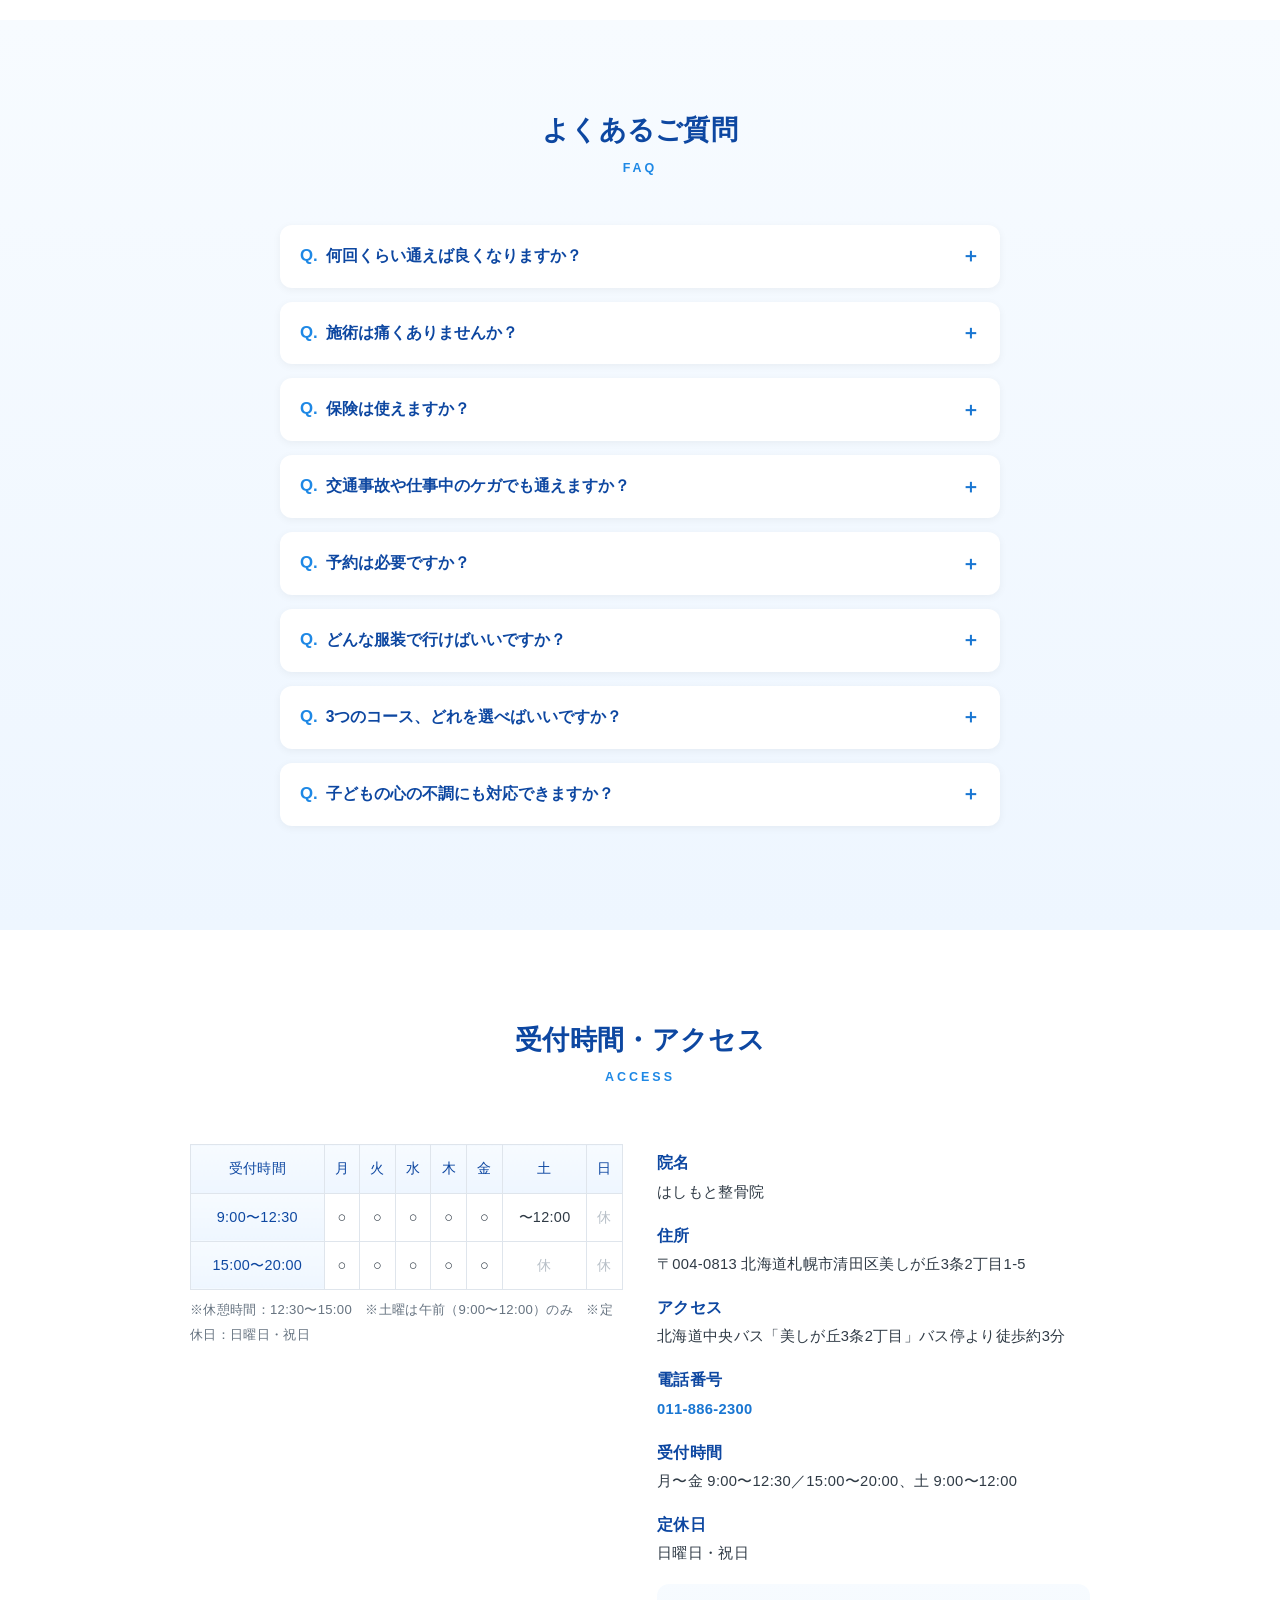
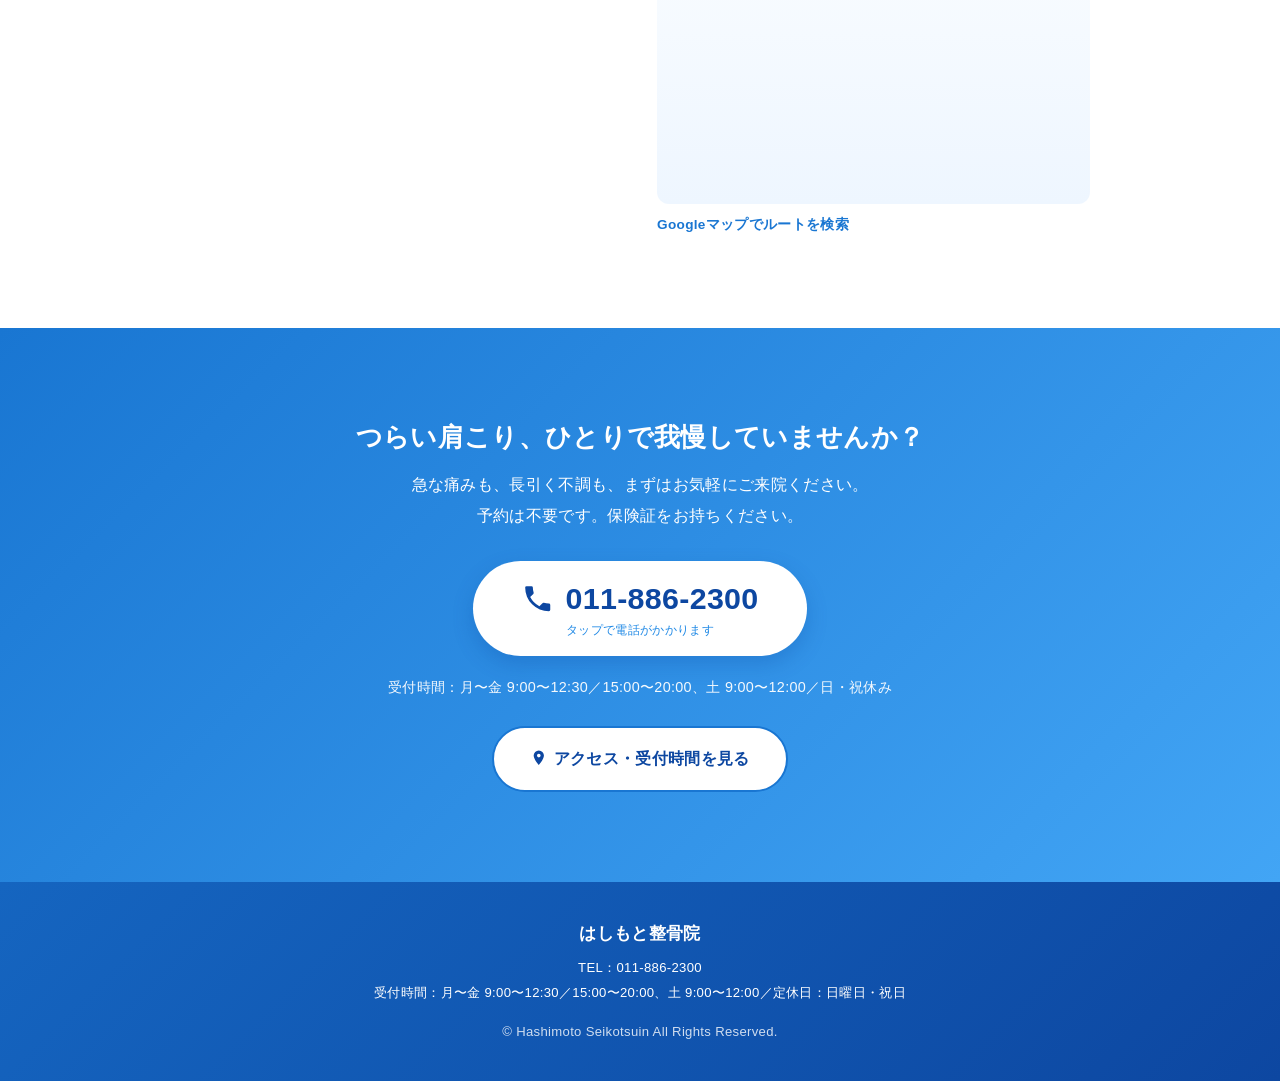
==== commit a0ef0a1f: "自賠責・労災の自己負担を0円と明記し、お客様の声を削除、院長写真の代わりに外観・院内写真を掲載 - 交通事故（自賠責保険）・労災保険は「0円になる場合あり」→「自己負担0円」に統一（バナー・料金表・注" ====
--- a/index.html
+++ b/index.html
@@ -124,7 +124,7 @@
         <li class="site-nav__item"><a class="site-nav__link" href="#reasons">当院の特徴</a></li>
         <li class="site-nav__item"><a class="site-nav__link" href="#course">施術コース</a></li>
         <li class="site-nav__item"><a class="site-nav__link" href="#price">料金</a></li>
-        <li class="site-nav__item"><a class="site-nav__link" href="#voice">お客様の声</a></li>
+        <li class="site-nav__item"><a class="site-nav__link" href="#clinic">院内の様子</a></li>
         <li class="site-nav__item"><a class="site-nav__link" href="#faq">よくあるご質問</a></li>
         <li class="site-nav__item"><a class="site-nav__link" href="#access">アクセス</a></li>
       </ul>
@@ -172,7 +172,7 @@
     <span class="insurance-banner__icon" aria-hidden="true"><svg class="icon"><use href="#i-info"/></svg></span>
     <div class="insurance-banner__text prose">
       <p class="insurance-banner__title">交通事故（自賠責保険）・労災保険に対応しています</p>
-      <p class="insurance-banner__lead">自己負担0円になる場合があります。まずはお電話でご相談ください。</p>
+      <p class="insurance-banner__lead">自己負担0円で通院できます。まずはお電話でご相談ください。</p>
     </div>
     <a href="tel:0118862300" class="btn btn--accent-warm insurance-banner__tel"><svg class="icon"><use href="#i-tel"/></svg>011-886-2300<small>タップで発信できます</small></a>
   </div>
@@ -451,7 +451,7 @@
           <tr><th>電気療法10分＋手技療法10分</th><td>2,500円</td></tr>
 
           <tr><th class="price-table__cat price-table__cat--accent-warm" colspan="2">交通事故（自賠責保険）／労災保険</th></tr>
-          <tr><th>自己負担 <span class="price-table__sub">自賠責保険・労災保険が適用される場合（要相談）</span></th><td>0円になる場合あり</td></tr>
+          <tr><th>自己負担 <span class="price-table__sub">自賠責保険・労災保険適用</span></th><td>0円</td></tr>
         </tbody>
       </table>
     </div>
@@ -462,7 +462,7 @@
       <li>※慢性的な肩こり・腰痛、姿勢の崩れなどは健康保険の対象外です。</li>
       <li>※集中施術コースは全額自費（保険適用外）で、表示は総額です。</li>
       <li>※小中学生の心身サポートコースは自費（保険適用外）です。</li>
-      <li>※交通事故（自賠責保険）・労災保険の適用には手続きが必要です。適用の可否や自己負担の有無は状況により異なりますので、まずはお電話でご相談ください。</li>
+      <li>※交通事故（自賠責保険）・労災保険の適用には手続きが必要です。まずはお電話でご相談ください。</li>
       <li>※初回から1ヶ月以上あいた場合は、再度初回料金となります。</li>
       <li>※回数券の販売はしておりません。</li>
     </ul>
@@ -470,56 +470,23 @@
 </section>
 
 <!-- =========================================================================
-     Voices (#voice)
-     ========================================================================= -->
-<section class="section section--tint" id="voice">
-  <div class="container">
-    <h2 class="section__title">お客様の声</h2>
-    <p class="section__sub">Voice</p>
-    <div class="voice-grid">
-
-      <article class="card voice-card">
-        <div class="voice-card__stars" aria-label="5段階中5">★★★★★</div>
-        <h3 class="voice-card__title">長年の肩こりが楽になりました</h3>
-        <div class="voice-card__body prose">
-          <p>毎日のパソコン作業で肩こりと頭痛に悩んでいましたが、通い始めて1ヶ月で明らかに楽に。</p>
-          <p>姿勢のアドバイスも丁寧で、仕事中の座り方まで変わりました。</p>
-        </div>
-        <p class="voice-card__who">30代女性・事務職</p>
-      </article>
-
-      <article class="card voice-card">
-        <div class="voice-card__stars" aria-label="5段階中5">★★★★★</div>
-        <h3 class="voice-card__title">ぎっくり腰で動けない時に助かった</h3>
-        <div class="voice-card__body prose">
-          <p>朝起きたら腰が動かず、予約なしで駆け込みました。</p>
-          <p>すぐに施術してもらえて、テーピングで帰りは歩けるように。ケガだったので保険が使えたのも助かりました。</p>
-        </div>
-        <p class="voice-card__who">40代男性・IT関係</p>
-      </article>
-
-      <article class="card voice-card">
-        <div class="voice-card__stars" aria-label="5段階中5">★★★★★</div>
-        <h3 class="voice-card__title">仕事帰りに通えるのが助かる</h3>
-        <div class="voice-card__body prose">
-          <p>平日は夜まで受付しているので、残業がある日でも通えます。</p>
-          <p>予約がいらないので、思い立った日に寄れるのが続けやすいポイント。マッサージ通いをやめて集中施術コースに切り替えました。</p>
-        </div>
-        <p class="voice-card__who">30代男性・営業職</p>
-      </article>
-
-      <article class="card voice-card">
-        <div class="voice-card__stars" aria-label="5段階中5">★★★★★</div>
-        <h3 class="voice-card__title">スポーツのケガが早く良くなった</h3>
-        <div class="voice-card__body prose">
-          <p>スポーツでケガをした時に、知り合いの紹介で通院しました。</p>
-          <p>ケガの回復がかなり早く、これからも通院したいです。</p>
-        </div>
-        <p class="voice-card__who">20代女性・大学生</p>
-      </article>
-
-    </div>
-    <p class="fine-print fine-print--center voice-note">※ご利用者個人の感想であり、効果を保証するものではありません。感じ方には個人差があります。</p>
+     Clinic (#clinic)（外観・院内写真）
+     ※ 写真を差し替えるときは同じファイル名で上書き（横 1200px 程度の JPG）。alt と figcaption も写真に合わせて見直す
+     ========================================================================= -->
+<section class="section section--tint" id="clinic">
+  <div class="container">
+    <h2 class="section__title">院内のご案内</h2>
+    <p class="section__sub">Clinic</p>
+    <div class="clinic-grid">
+      <figure class="card clinic-figure">
+        <img class="clinic-figure__img" src="assets/img/exterior.jpg" alt="はしもと整骨院の外観。黄色い看板と白い入口ドア" width="1200" height="675" loading="lazy">
+        <figcaption class="clinic-figure__caption">外観：黄色い看板が目印です</figcaption>
+      </figure>
+      <figure class="card clinic-figure">
+        <img class="clinic-figure__img" src="assets/img/interior.jpg" alt="はしもと整骨院の施術スペース。カーテンで仕切られた施術ベッドが並ぶ" width="1200" height="675" loading="lazy">
+        <figcaption class="clinic-figure__caption">院内：ベッドはカーテンで仕切られています</figcaption>
+      </figure>
+    </div>
   </div>
 </section>
 
@@ -531,19 +498,14 @@
     <h2 class="section__title">院長ごあいさつ</h2>
     <p class="section__sub">Greeting</p>
     <div class="doctor">
-      <!-- TODO(公開前): 院長写真に差し替え
-           <div class="doctor__photo"><img src="assets/img/doctor.jpg" alt="院長 橋本の写真" width="220" height="220" loading="lazy"></div> -->
-      <div class="doctor__photo" role="img" aria-label="院長の写真（準備中）">👨‍⚕️</div>
-      <div class="doctor__text">
-        <!-- TODO(公開前): 院長名を入力 -->
-        <h3 class="doctor__name">院長　橋本 〇〇</h3>
-        <p class="doctor__license">柔道整復師（国家資格）</p>
-        <div class="doctor__body">
-          <p>はじめまして、はしもと整骨院 院長の橋本です。</p>
-          <p>「マッサージに行ってもすぐ戻ってしまう」——そんなお悩みを抱えて来院される方が本当に多くいらっしゃいます。</p>
-          <p>つらい症状の多くは、日々の姿勢や身体の使い方に原因があります。当院では症状の原因にアプローチし、「心身を改善する」ことをお手伝いします。</p>
-          <p>慢性的な不調も、急なケガも、どうぞお気軽にご相談ください。</p>
-        </div>
+      <!-- TODO(公開前): 院長名を入力 -->
+      <h3 class="doctor__name">院長　橋本 〇〇</h3>
+      <p class="doctor__license">柔道整復師（国家資格）</p>
+      <div class="doctor__body">
+        <p>はじめまして、はしもと整骨院 院長の橋本です。</p>
+        <p>「マッサージに行ってもすぐ戻ってしまう」——そんなお悩みを抱えて来院される方が本当に多くいらっしゃいます。</p>
+        <p>つらい症状の多くは、日々の姿勢や身体の使い方に原因があります。当院では症状の原因にアプローチし、「心身を改善する」ことをお手伝いします。</p>
+        <p>慢性的な不調も、急なケガも、どうぞお気軽にご相談ください。</p>
       </div>
     </div>
   </div>
@@ -590,7 +552,7 @@
       <h3><button class="faq-item__q" type="button" aria-expanded="false" aria-controls="faq-a7" data-faq-toggle>交通事故や仕事中のケガでも通えますか？</button></h3>
       <div class="faq-item__a" id="faq-a7"><div><div class="faq-item__a-inner prose">
         <p>はい、通えます。</p>
-        <p>交通事故によるケガは自賠責保険、仕事中・通勤中のケガは労災保険が適用され、自己負担なく通院できる場合があります。</p>
+        <p>交通事故によるケガは自賠責保険、仕事中・通勤中のケガは労災保険が適用され、自己負担0円で通院できます。</p>
         <p>保険会社とのやりとりや手続きで分からないことがあれば、ご相談に乗りますのでご安心ください。</p>
         <p>事故やケガの状況によって必要な手続きが異なりますので、まずはお電話（011-886-2300）でご相談ください。</p>
       </div></div></div>
--- a/assets/css/style.css
+++ b/assets/css/style.css
@@ -55,7 +55,6 @@
   --color-border:         rgba(25, 118, 210, .12);
   --color-border-soft:    #dfe5ec;
   --color-divider:        #d6dde5;
-  --color-star:           #f5b942;
   --color-closed:         #b8c0c8;
 
   /* --- Gradients --- */
@@ -641,40 +640,21 @@
 
 .price-notes { max-width: var(--container-w-narrow); margin: 14px auto 0; }
 
-/* --- Voices --- */
-.voice-grid {
+/* --- Clinic（外観・院内写真） --- */
+.clinic-grid {
   display: grid; grid-template-columns: repeat(2, 1fr);
   gap: 22px;
 }
-.voice-card {
-  display: flex; flex-direction: column;
-  padding: 26px 22px;
-}
-.voice-card__stars { margin-bottom: 8px; letter-spacing: 2px; color: var(--color-star); }
-.voice-card__title { margin-bottom: 8px; font-size: .98rem; color: var(--color-primary-dark); }
-.voice-card__body { font-size: .9rem; }
-.voice-card__who {
-  margin-top: auto; padding-top: var(--space-2);
-  text-align: right; font-size: var(--fs-xs);
+.clinic-figure { overflow: hidden; }   /* 角丸カードの内側で画像を切る */
+.clinic-figure__img { width: 100%; aspect-ratio: 16 / 9; object-fit: cover; }
+.clinic-figure__caption {
+  padding: 12px 16px;
+  text-align: center; font-size: .9rem;
   color: var(--color-text-muted);
 }
-.voice-note { margin-top: var(--space-4); }
 
 /* --- Doctor --- */
-.doctor {
-  display: flex; gap: 40px; align-items: center;
-  max-width: var(--container-w-doctor); margin: 0 auto;
-}
-.doctor__photo {
-  flex-shrink: 0; overflow: hidden;
-  width: 220px; height: 220px; border-radius: 50%;
-  display: flex; align-items: center; justify-content: center;
-  background: linear-gradient(135deg, var(--color-bg-soft), var(--color-bg-hero-b));
-  box-shadow: 0 4px 14px rgba(0, 0, 0, .1);
-  font-size: 4rem;
-}
-.doctor__photo img { width: 100%; height: 100%; object-fit: cover; }
-.doctor__text { flex: 1; }
+.doctor { max-width: var(--container-w-doctor); margin: 0 auto; }
 .doctor__name { margin-bottom: 4px; font-size: 1.2rem; color: var(--color-primary-dark); }
 .doctor__license {
   margin-bottom: 14px;
@@ -860,16 +840,13 @@
   .badge { width: 94px; height: 94px; font-size: .68rem; }
 
   .reason-grid,
-  .voice-grid,
+  .clinic-grid,
   .course-grid,
   .course-scope__grid,
   .access-grid { grid-template-columns: 1fr; }
 
   .insurance-banner__inner { flex-direction: column; text-align: center; }
   .insurance-banner__text { width: 100%; }
-
-  .doctor { flex-direction: column; text-align: center; }
-  .doctor__body { text-align: left; }
 
   .price-table th,
   .price-table td { padding: 12px 10px; font-size: .88rem; }
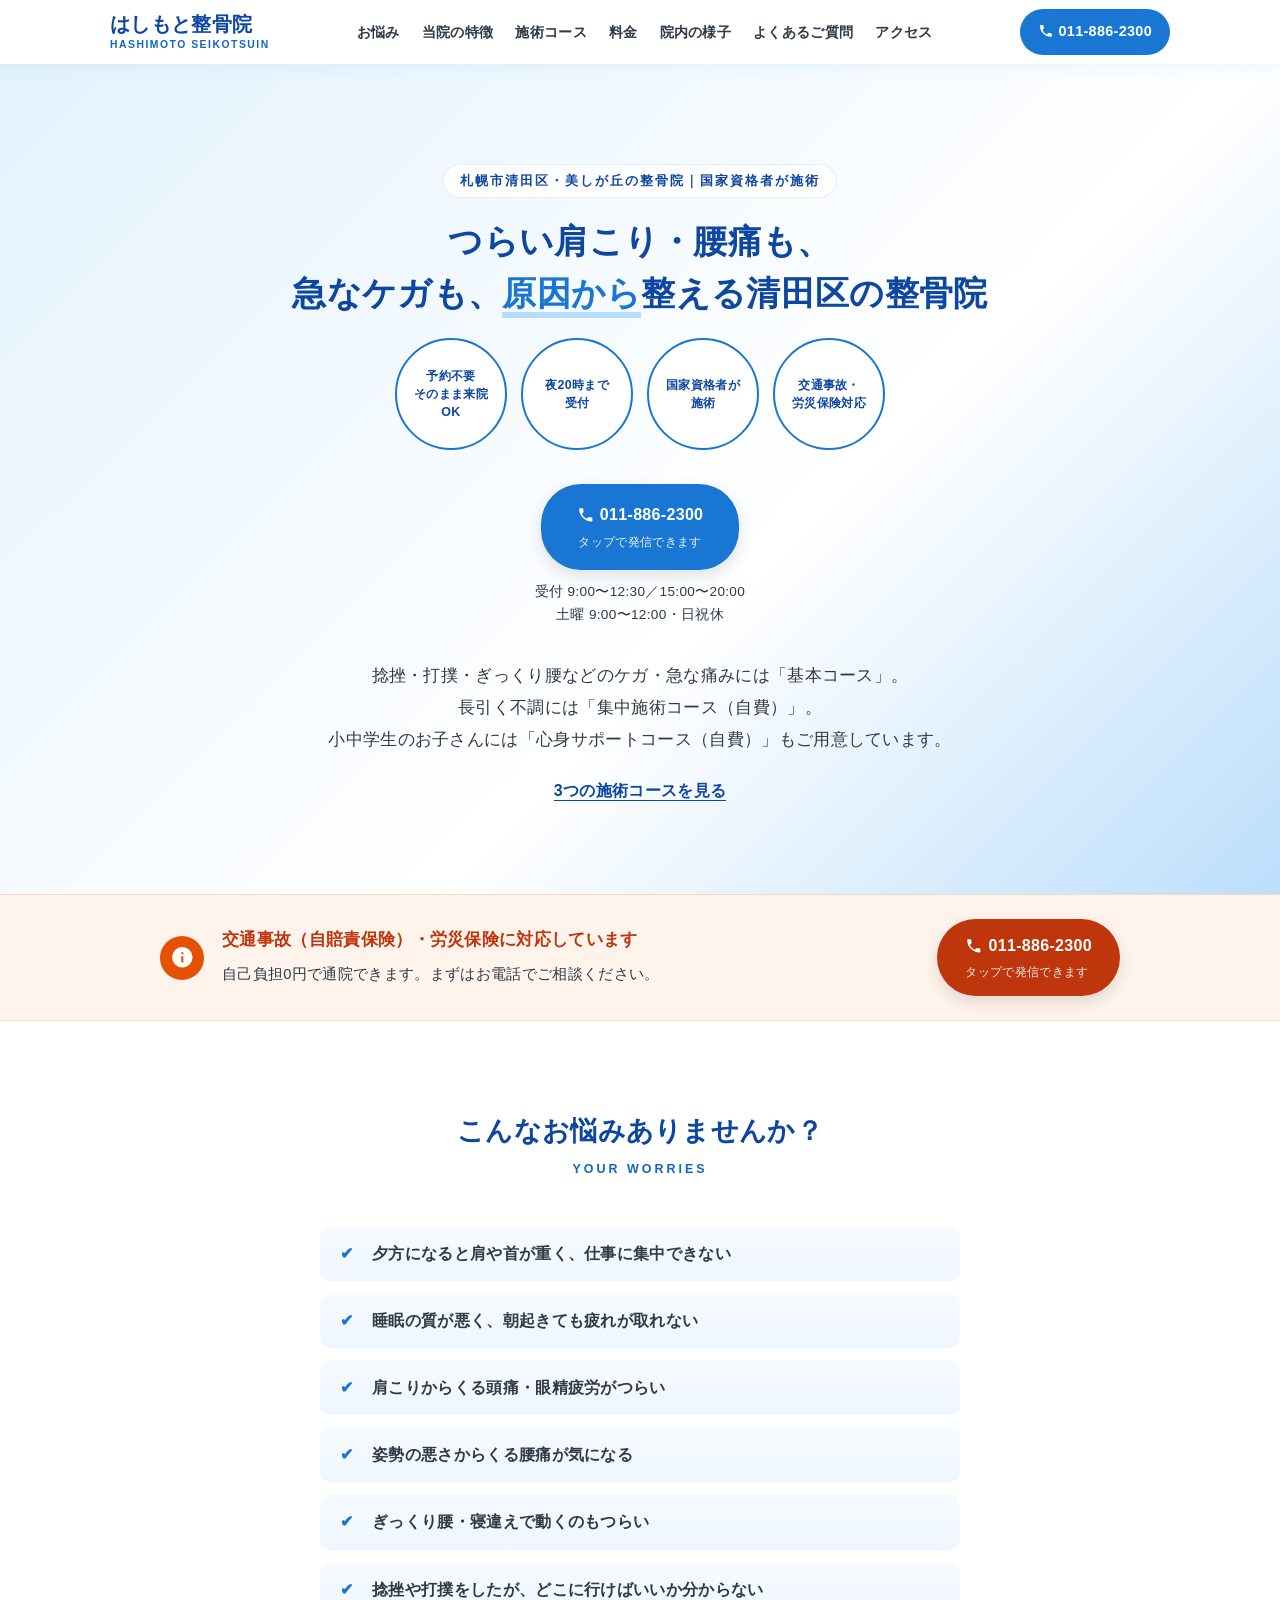
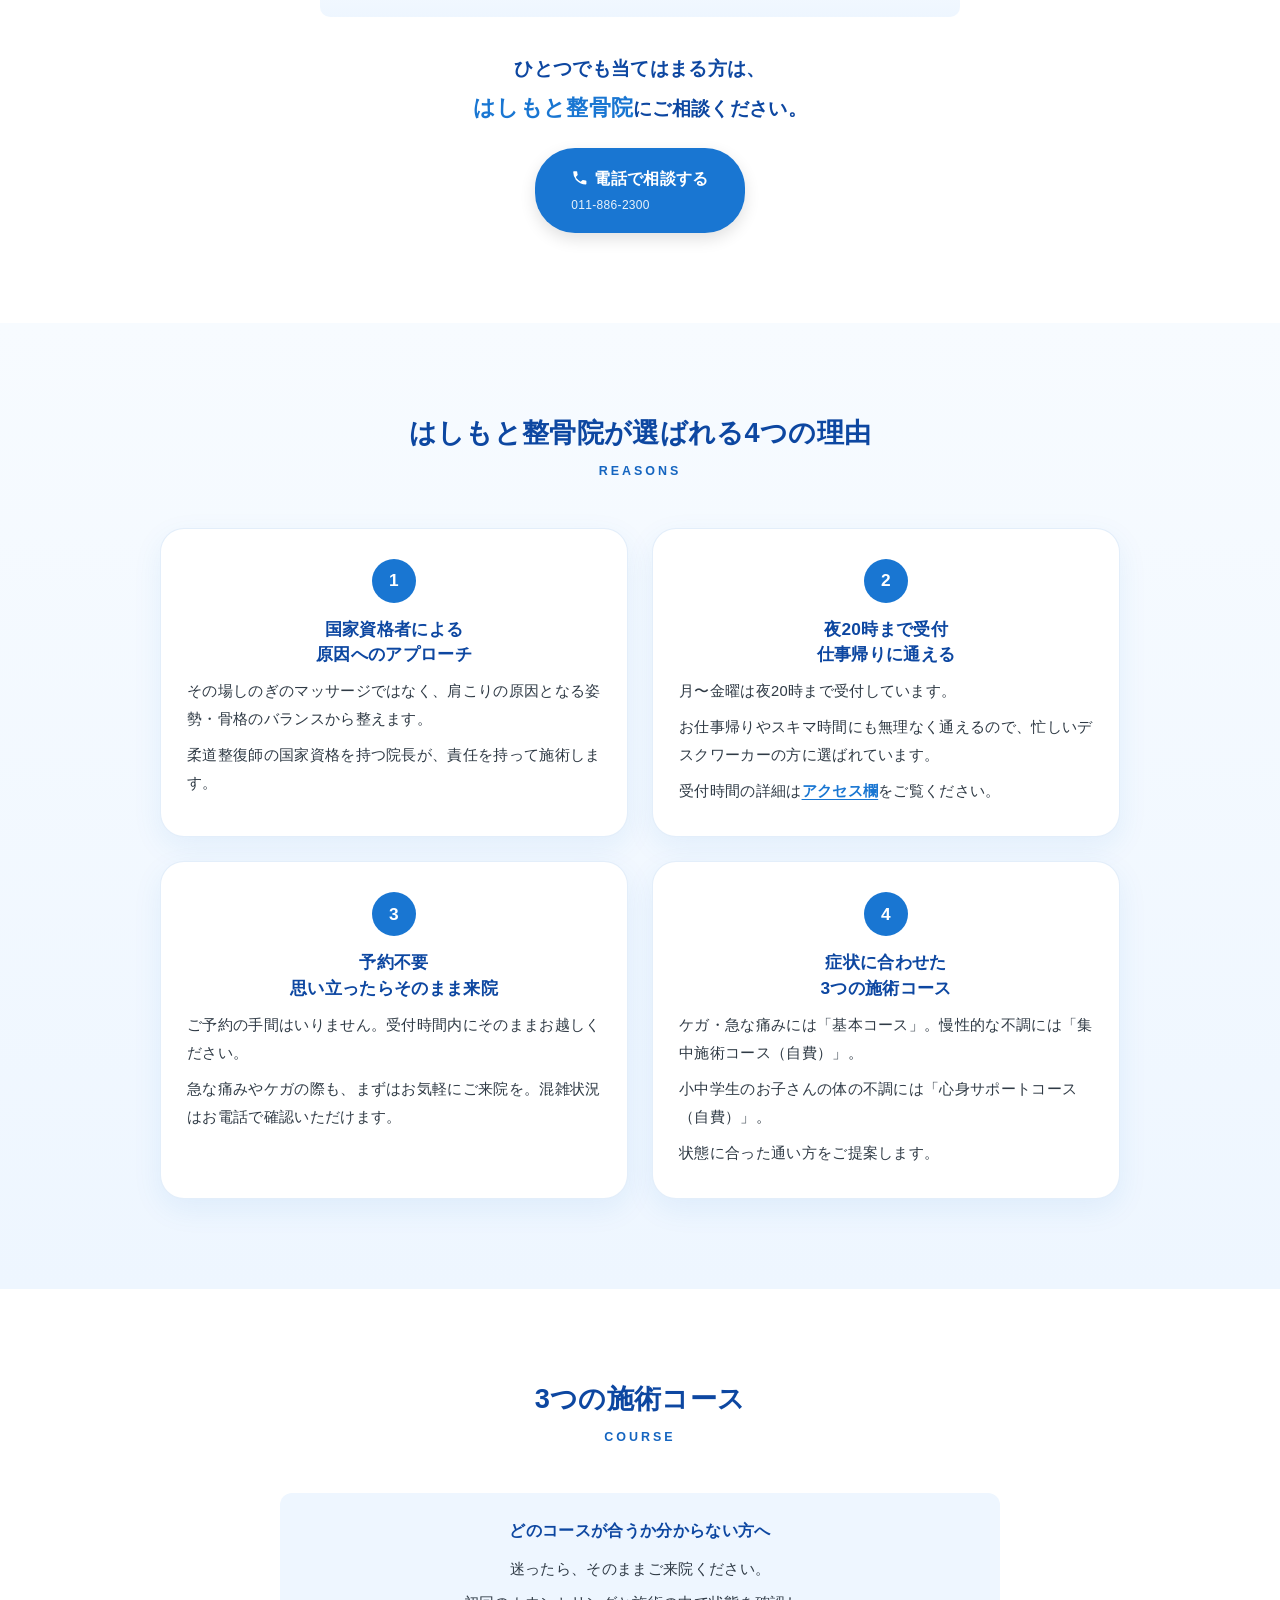
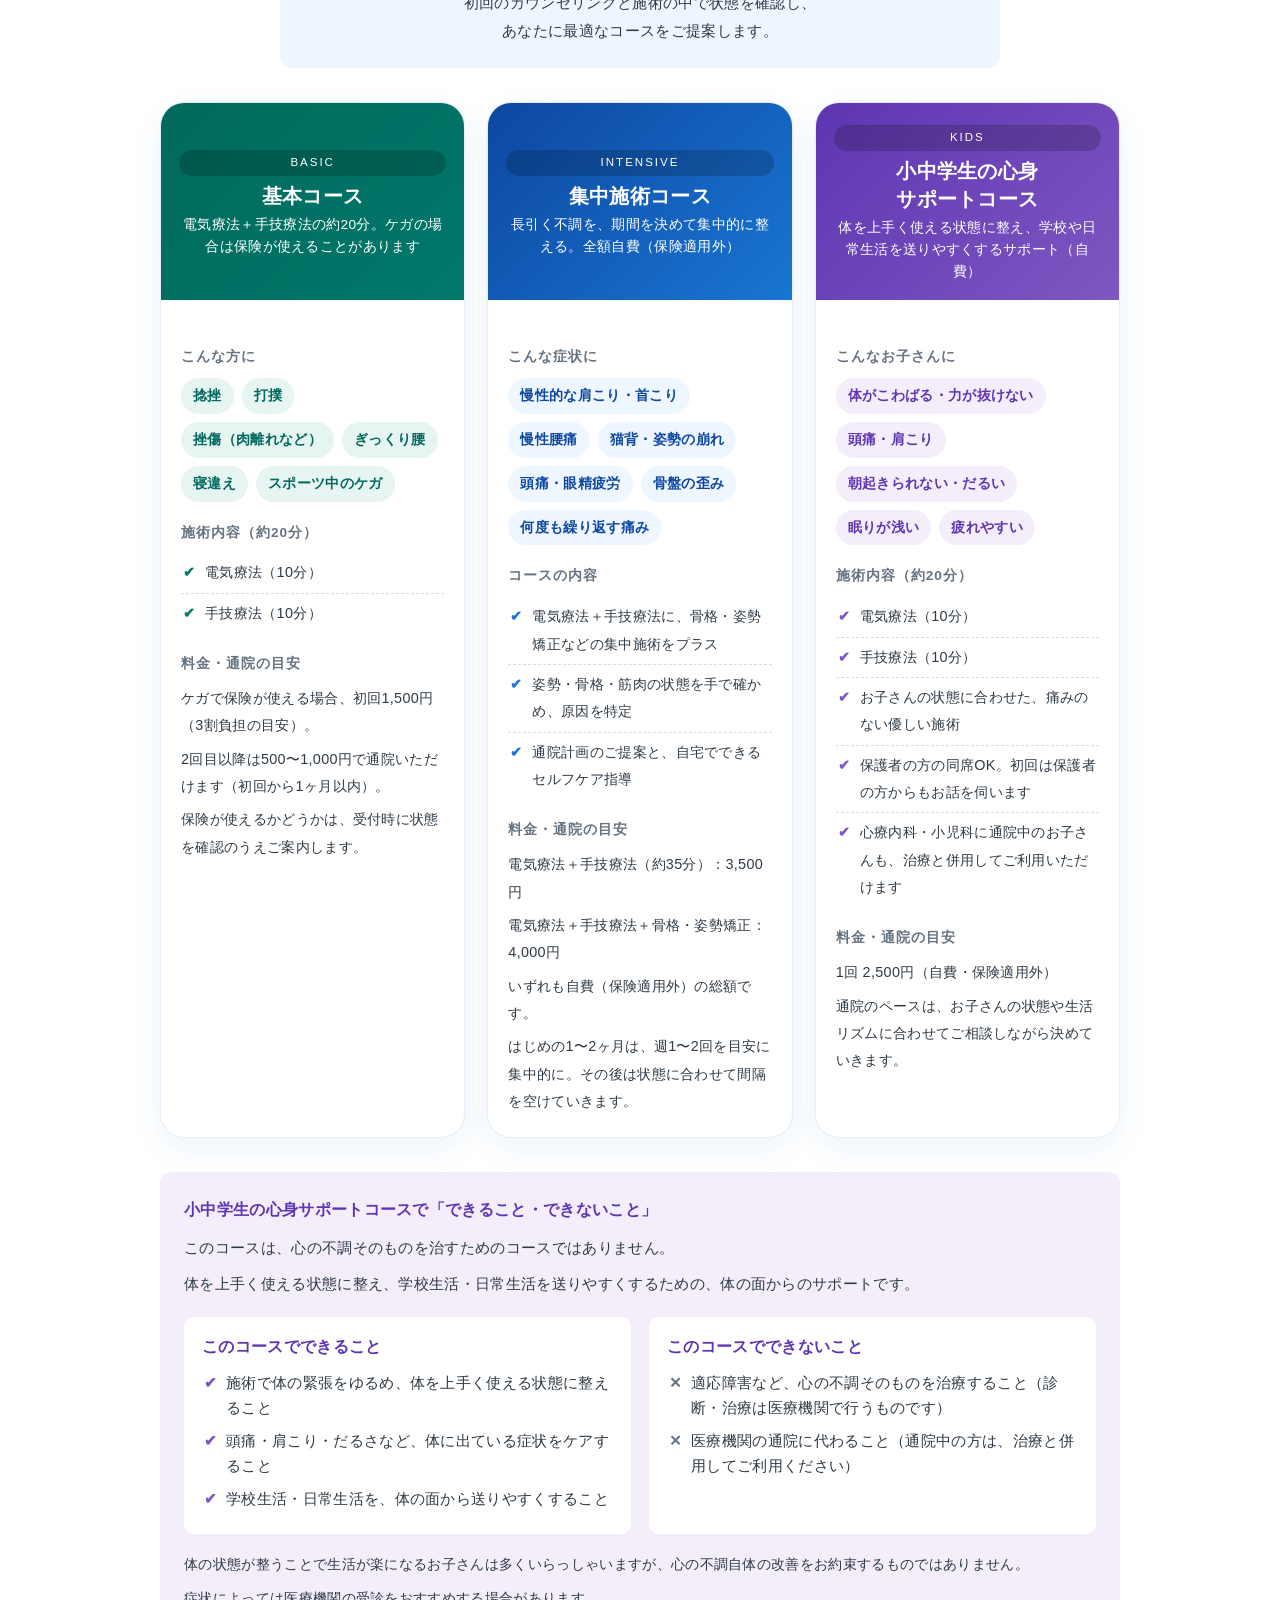
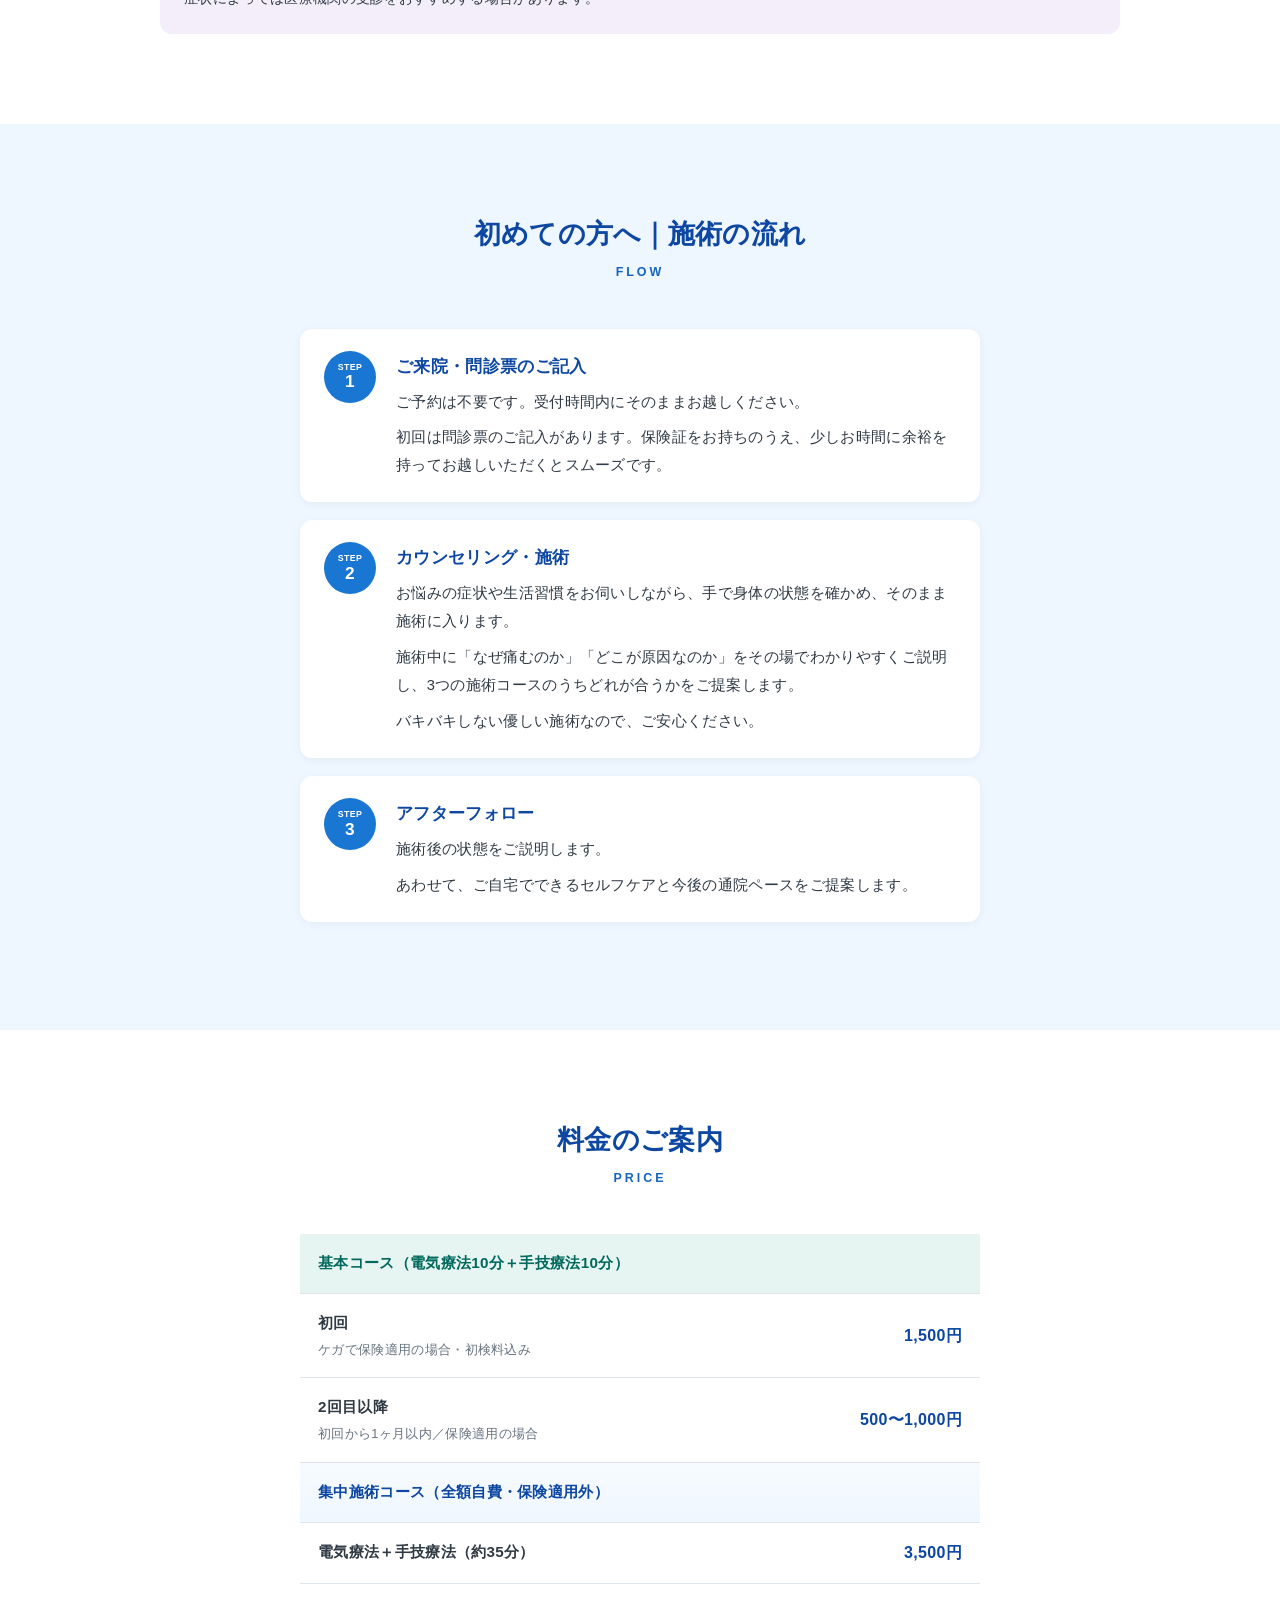
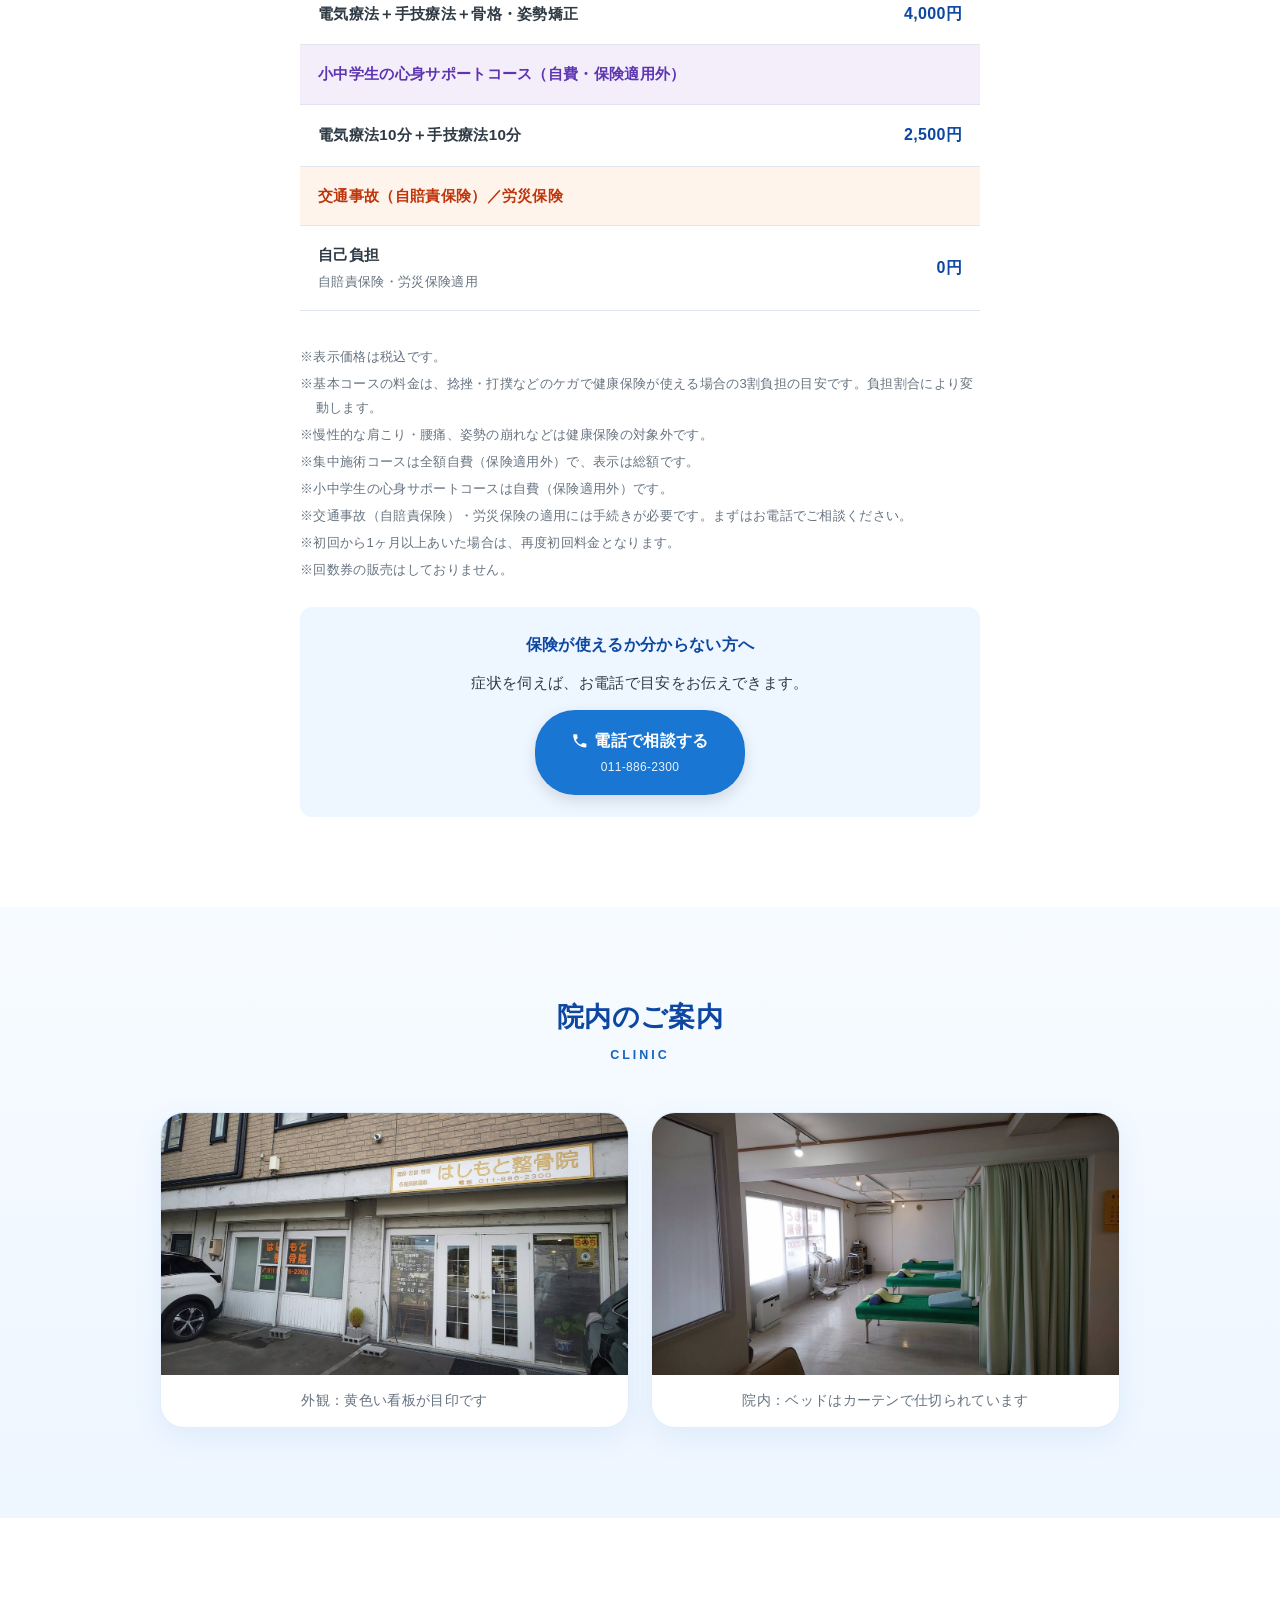
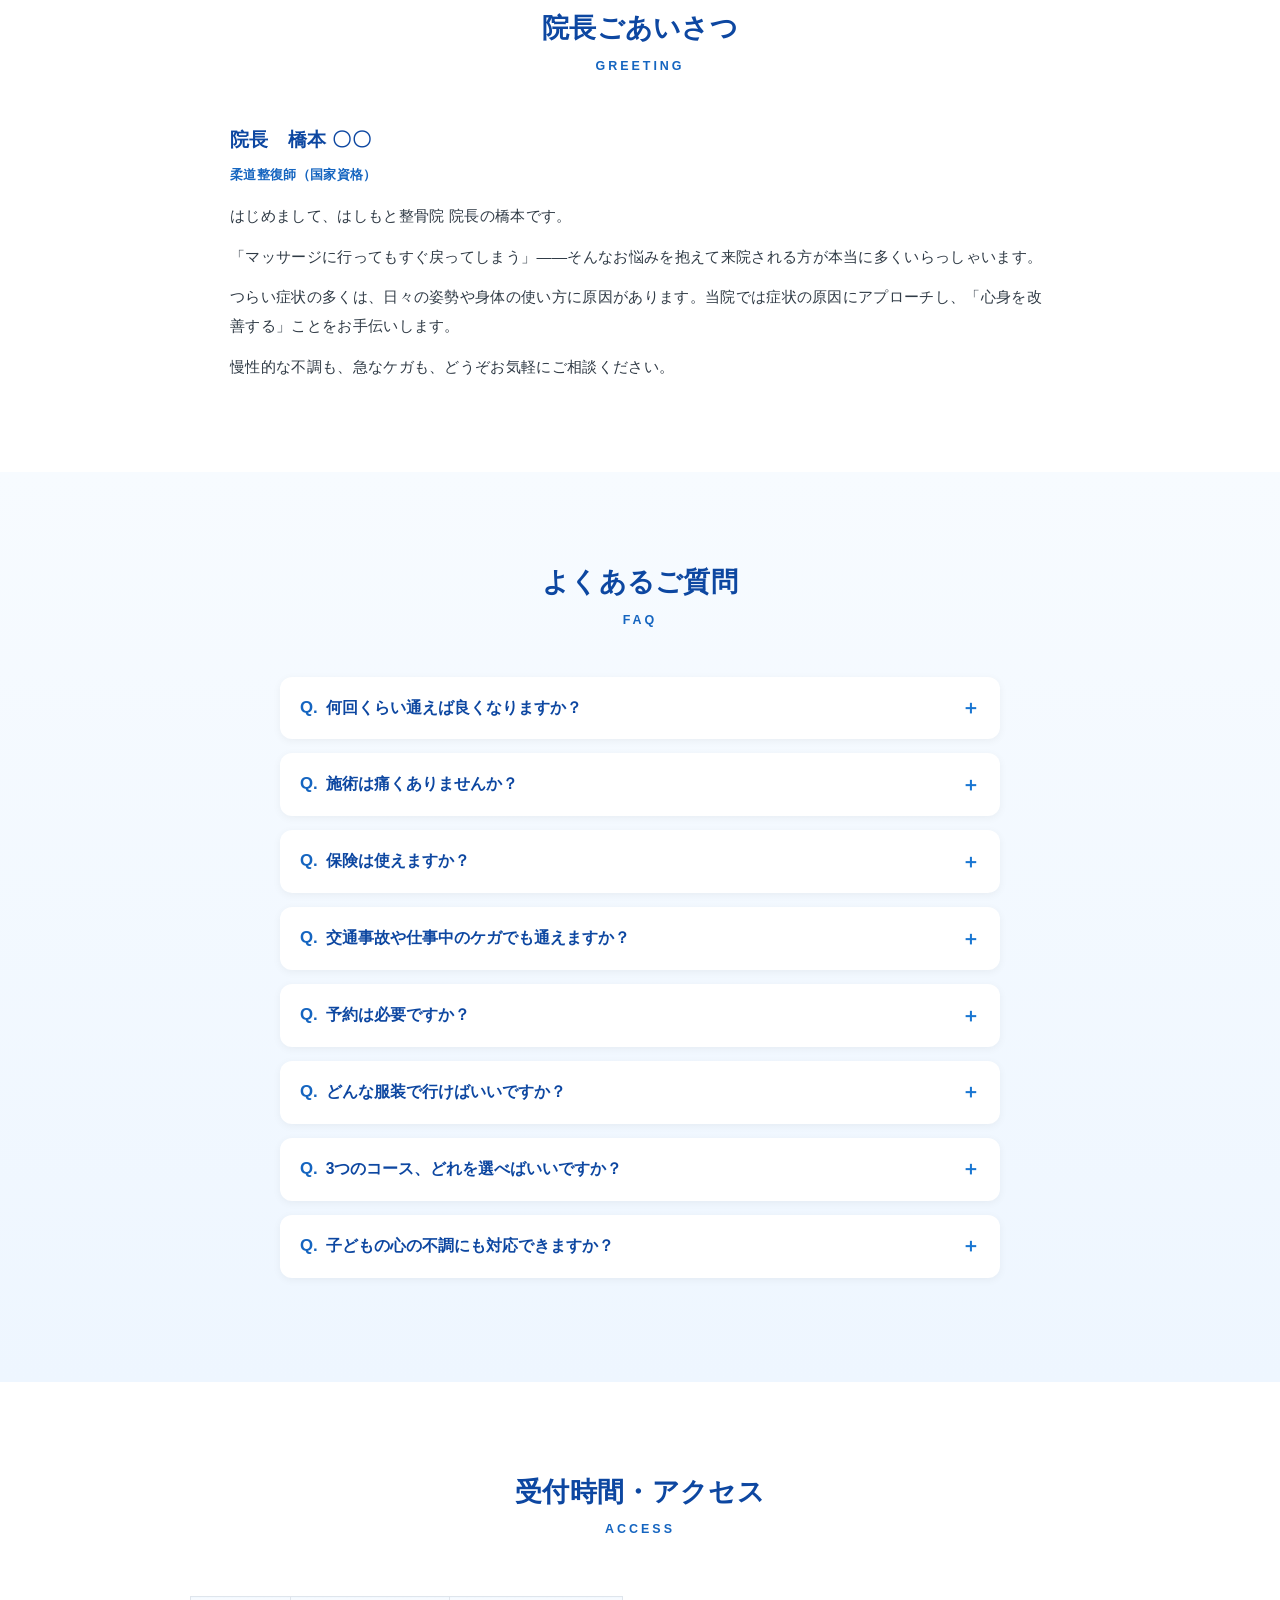
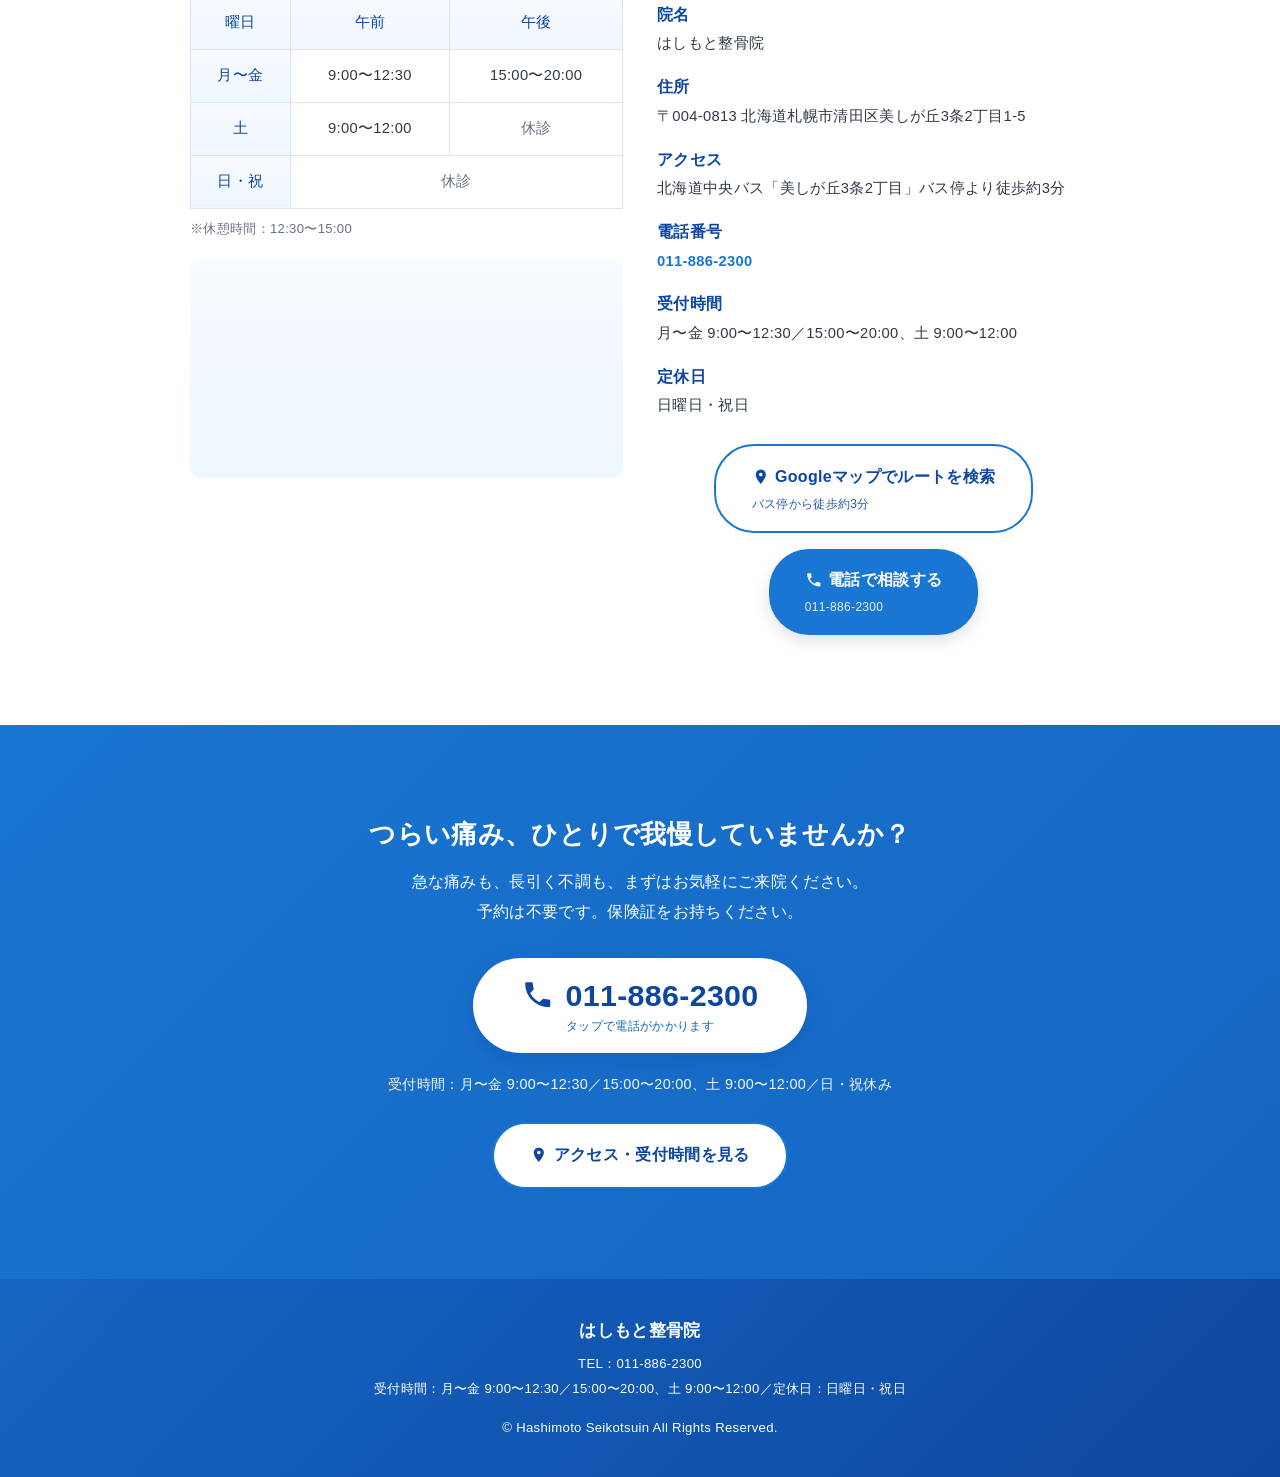
==== commit 2844f16b: "UIレビューの指摘を反映（初期画面の再構成・受付時間表・CTAのボタン化・コントラスト改善） 高: - ヒーローを「事実 → 電話 → 説明」の順に。スマホはバッジを 2×2 チップ化し、電話ボタンを" ====
--- a/index.html
+++ b/index.html
@@ -127,6 +127,7 @@
         <li class="site-nav__item"><a class="site-nav__link" href="#clinic">院内の様子</a></li>
         <li class="site-nav__item"><a class="site-nav__link" href="#faq">よくあるご質問</a></li>
         <li class="site-nav__item"><a class="site-nav__link" href="#access">アクセス</a></li>
+        <li class="site-nav__item site-nav__item--tel"><a class="site-nav__tel" href="tel:0118862300"><svg class="icon"><use href="#i-tel"/></svg>電話で相談する<small>011-886-2300</small></a></li>
       </ul>
     </nav>
 
@@ -147,20 +148,23 @@
      Hero (#top)
      ========================================================================= -->
 <section class="hero" id="top">
-  <p class="hero__eyebrow">札幌市清田区・美しが丘の整骨院｜国家資格者が施術</p>
+  <p class="hero__eyebrow">札幌市清田区・美しが丘の整骨院<span class="u-pc-only">｜国家資格者が施術</span></p>
   <h1 class="hero__title">つらい肩こり・腰痛も、<br>急なケガも、<strong>原因から</strong>整える<span class="u-nowrap">清田区の整骨院</span></h1>
-  <p class="hero__lead">捻挫・打撲・ぎっくり腰などのケガ・急な痛みには「基本コース」。<br>長引く不調には「集中施術コース（自費）」。<br>小中学生のお子さんには「心身サポートコース（自費）」もご用意しています。</p>
-  <!-- バッジは固定サイズの円。文言は最大 2行×7文字まで（<br> で改行位置を指定） -->
+  <!-- 意思決定に直結する事実（予約不要・受付時間）をコース説明より先に置く。
+       PC は固定サイズの円（文言は最大 2行×7文字、<br> で改行位置を指定）。スマホは 2×2 の角丸チップで <br> は無効 -->
   <ul class="badge-list hero__badges">
+    <li class="badge">予約不要<br>そのまま来院OK</li>
+    <li class="badge">夜20時まで<br>受付</li>
     <li class="badge">国家資格者が<br>施術</li>
-    <li class="badge">夜20時まで<br>受付</li>
-    <li class="badge">予約不要<br>そのまま来院OK</li>
     <li class="badge">交通事故・<br>労災保険対応</li>
   </ul>
   <div class="btn-group">
-    <a href="tel:0118862300" class="btn btn--primary"><svg class="icon"><use href="#i-tel"/></svg>011-886-2300<small>タップで発信できます</small></a>
-    <a href="#course" class="btn btn--ghost">3つの施術コースを見る<small>あなたに合うコースはどれ？</small></a>
-  </div>
+    <!-- スマホは行動の言葉、PC は番号（別の電話でかける人が読む） -->
+    <a href="tel:0118862300" class="btn btn--primary"><svg class="icon"><use href="#i-tel"/></svg><span class="u-sp-only">電話で相談する</span><span class="u-pc-only">011-886-2300</span><small><span class="u-sp-only">011-886-2300</span><span class="u-pc-only">タップで発信できます</span></small></a>
+  </div>
+  <p class="hero__hours">受付 9:00〜12:30／15:00〜20:00<br>土曜 9:00〜12:00・日祝休</p>
+  <p class="hero__lead">捻挫・打撲・ぎっくり腰などのケガ・急な痛みには「基本コース」。<br class="u-pc-only">長引く不調には「集中施術コース（自費）」。<br class="u-pc-only">小中学生のお子さんには「心身サポートコース（自費）」もご用意しています。</p>
+  <a href="#course" class="hero__more">3つの施術コースを見る</a>
 </section>
 
 <!-- =========================================================================
@@ -171,10 +175,10 @@
   <div class="container insurance-banner__inner">
     <span class="insurance-banner__icon" aria-hidden="true"><svg class="icon"><use href="#i-info"/></svg></span>
     <div class="insurance-banner__text prose">
-      <p class="insurance-banner__title">交通事故（自賠責保険）・労災保険に対応しています</p>
+      <p class="insurance-banner__title">交通事故<span class="u-pc-only">（自賠責保険）</span>・労災保険に対応しています</p>
       <p class="insurance-banner__lead">自己負担0円で通院できます。まずはお電話でご相談ください。</p>
     </div>
-    <a href="tel:0118862300" class="btn btn--accent-warm insurance-banner__tel"><svg class="icon"><use href="#i-tel"/></svg>011-886-2300<small>タップで発信できます</small></a>
+    <a href="tel:0118862300" class="btn btn--accent-warm insurance-banner__tel"><svg class="icon"><use href="#i-tel"/></svg><span class="u-sp-only">事故・労災のご相談</span><span class="u-pc-only">011-886-2300</span><small><span class="u-sp-only">011-886-2300</span><span class="u-pc-only">タップで発信できます</span></small></a>
   </div>
 </section>
 
@@ -194,6 +198,9 @@
       <li class="worry-list__item">捻挫や打撲をしたが、どこに行けばいいか分からない</li>
     </ul>
     <p class="worry-msg">ひとつでも当てはまる方は、<br><strong>はしもと整骨院</strong>にご相談ください。</p>
+    <div class="btn-group worry-cta">
+      <a href="tel:0118862300" class="btn btn--primary"><svg class="icon"><use href="#i-tel"/></svg>電話で相談する<small>011-886-2300</small></a>
+    </div>
   </div>
 </section>
 
@@ -221,7 +228,7 @@
         <div class="reason-card__body prose">
           <p>月〜金曜は夜20時まで受付しています。</p>
           <p>お仕事帰りやスキマ時間にも無理なく通えるので、忙しいデスクワーカーの方に選ばれています。</p>
-          <p>受付時間の詳細はアクセス欄をご覧ください。</p>
+          <p>受付時間の詳細は<a href="#access">アクセス欄</a>をご覧ください。</p>
         </div>
       </article>
 
@@ -258,6 +265,11 @@
   <div class="container">
     <h2 class="section__title">3つの施術コース</h2>
     <p class="section__sub">Course</p>
+    <div class="note-box course-guide">
+      <p class="note-box__title">どのコースが合うか分からない方へ</p>
+      <p>迷ったら、そのままご来院ください。</p>
+      <p>初回のカウンセリングと施術の中で状態を確認し、<br class="u-pc-only">あなたに最適なコースをご提案します。</p>
+    </div>
     <div class="course-grid">
 
       <article class="card course-card course-card--basic">
@@ -332,7 +344,6 @@
             <li class="course-card__chip">朝起きられない・だるい</li>
             <li class="course-card__chip">眠りが浅い</li>
             <li class="course-card__chip">疲れやすい</li>
-            <li class="course-card__chip">心療内科・小児科に通院中</li>
           </ul>
           <h4 class="course-card__label">施術内容（約20分）</h4>
           <ul class="course-card__points">
@@ -340,6 +351,7 @@
             <li class="course-card__point">手技療法（10分）</li>
             <li class="course-card__point">お子さんの状態に合わせた、痛みのない優しい施術</li>
             <li class="course-card__point">保護者の方の同席OK。初回は保護者の方からもお話を伺います</li>
+            <li class="course-card__point">心療内科・小児科に通院中のお子さんも、治療と併用してご利用いただけます</li>
           </ul>
           <h4 class="course-card__label">料金・通院の目安</h4>
           <!-- TODO(要確認): 2,500円が「一律」か「基本コース料金＋2,500円」かを院長に確認。現在は一律 2,500円で仮組み。確定したら料金表（#price）も同時に直す -->
@@ -379,11 +391,6 @@
       </div>
     </div>
 
-    <div class="note-box course-guide">
-      <p class="note-box__title">どのコースが合うか分からない方へ</p>
-      <p>迷ったら、そのままご来院ください。</p>
-      <p>初回のカウンセリングと施術の中で状態を確認し、<br class="u-pc-only">あなたに最適なコースをご提案します。</p>
-    </div>
   </div>
 </section>
 
@@ -466,6 +473,12 @@
       <li>※初回から1ヶ月以上あいた場合は、再度初回料金となります。</li>
       <li>※回数券の販売はしておりません。</li>
     </ul>
+
+    <div class="note-box price-cta">
+      <p class="note-box__title">保険が使えるか分からない方へ</p>
+      <p>症状を伺えば、お電話で目安をお伝えできます。</p>
+      <a href="tel:0118862300" class="btn btn--primary"><svg class="icon"><use href="#i-tel"/></svg>電話で相談する<small>011-886-2300</small></a>
+    </div>
   </div>
 </section>
 
@@ -610,24 +623,25 @@
         <div class="table-scroll">
           <table class="hours-table">
             <thead>
-              <tr>
-                <th scope="col">受付時間</th>
-                <th scope="col">月</th><th scope="col">火</th><th scope="col">水</th><th scope="col">木</th><th scope="col">金</th><th scope="col">土</th><th scope="col">日</th>
-              </tr>
+              <tr><th scope="col">曜日</th><th scope="col">午前</th><th scope="col">午後</th></tr>
             </thead>
             <tbody>
-              <tr>
-                <th scope="row">9:00〜12:30</th>
-                <td>○</td><td>○</td><td>○</td><td>○</td><td>○</td><td>〜12:00</td><td class="hours-table__closed">休</td>
-              </tr>
-              <tr>
-                <th scope="row">15:00〜20:00</th>
-                <td>○</td><td>○</td><td>○</td><td>○</td><td>○</td><td class="hours-table__closed">休</td><td class="hours-table__closed">休</td>
-              </tr>
+              <tr><th scope="row">月〜金</th><td>9:00〜12:30</td><td>15:00〜20:00</td></tr>
+              <tr><th scope="row">土</th><td>9:00〜12:00</td><td class="hours-table__closed">休診</td></tr>
+              <tr><th scope="row">日・祝</th><td class="hours-table__closed" colspan="2">休診</td></tr>
             </tbody>
           </table>
         </div>
-        <p class="fine-print hours-note">※休憩時間：12:30〜15:00　※土曜は午前（9:00〜12:00）のみ　※定休日：日曜日・祝日</p>
+        <p class="fine-print hours-note">※休憩時間：12:30〜15:00</p>
+        <div class="map-embed">
+          <iframe
+            src="https://www.google.com/maps/embed?pb=!1m3!2m1!1z5YyX5rW36YGT5pyt5bmM5biC5riF55Sw5Yy6576O44GX44GM5LiY77yT5p2h77yS5LiB55uu77yRLe-8lQ!6i16!3m1!1sja!5m1!1sja"
+            title="はしもと整骨院の地図（Googleマップ）"
+            width="600" height="220"
+            allowfullscreen
+            loading="lazy"
+            referrerpolicy="no-referrer-when-downgrade"></iframe>
+        </div>
       </div>
 
       <div>
@@ -646,16 +660,10 @@
           <dt>定休日</dt>
           <dd>日曜日・祝日</dd>
         </dl>
-        <div class="map-embed">
-          <iframe
-            src="https://www.google.com/maps/embed?pb=!1m3!2m1!1z5YyX5rW36YGT5pyt5bmM5biC5riF55Sw5Yy6576O44GX44GM5LiY77yT5p2h77yS5LiB55uu77yRLe-8lQ!6i16!3m1!1sja!5m1!1sja"
-            title="はしもと整骨院の地図（Googleマップ）"
-            width="600" height="220"
-            allowfullscreen
-            loading="lazy"
-            referrerpolicy="no-referrer-when-downgrade"></iframe>
-        </div>
-        <p class="map-links"><a href="https://www.google.com/maps/dir/?api=1&amp;destination=%E5%8C%97%E6%B5%B7%E9%81%93%E6%9C%AD%E5%B9%8C%E5%B8%82%E6%B8%85%E7%94%B0%E5%8C%BA%E7%BE%8E%E3%81%97%E3%81%8C%E4%B8%983%E6%9D%A12%E4%B8%81%E7%9B%AE1-5" target="_blank" rel="noopener">Googleマップでルートを検索</a></p>
+        <div class="btn-group access__actions">
+          <a href="https://www.google.com/maps/dir/?api=1&amp;destination=%E5%8C%97%E6%B5%B7%E9%81%93%E6%9C%AD%E5%B9%8C%E5%B8%82%E6%B8%85%E7%94%B0%E5%8C%BA%E7%BE%8E%E3%81%97%E3%81%8C%E4%B8%983%E6%9D%A12%E4%B8%81%E7%9B%AE1-5" class="btn btn--ghost" target="_blank" rel="noopener"><svg class="icon"><use href="#i-pin"/></svg>Googleマップでルートを検索<small>バス停から徒歩約3分</small></a>
+          <a href="tel:0118862300" class="btn btn--primary"><svg class="icon"><use href="#i-tel"/></svg>電話で相談する<small>011-886-2300</small></a>
+        </div>
       </div>
 
     </div>
@@ -667,7 +675,7 @@
      ========================================================================= -->
 <section class="section final-cta">
   <div class="container">
-    <h2 class="final-cta__title">つらい肩こり、ひとりで我慢していませんか？</h2>
+    <h2 class="final-cta__title">つらい痛み、ひとりで我慢していませんか？</h2>
     <p class="final-cta__lead">急な痛みも、長引く不調も、まずはお気軽にご来院ください。<br>予約は不要です。保険証をお持ちください。</p>
     <a href="tel:0118862300" class="final-cta__tel"><svg class="icon"><use href="#i-tel"/></svg>011-886-2300<small>タップで電話がかかります</small></a>
     <p class="final-cta__hours">受付時間：月〜金 9:00〜12:30／15:00〜20:00、土 9:00〜12:00／日・祝休み</p>
--- a/assets/css/style.css
+++ b/assets/css/style.css
@@ -21,7 +21,7 @@
   --color-primary:        #1976d2;
   --color-primary-dark:   #0d47a1;
   --color-primary-light:  #42a5f5;
-  --color-primary-deep:   #1e88e5;   /* 小さい文字でもコントラストを確保できる青 */
+  --color-primary-deep:   #1565c0;   /* 小さい文字用。白地で 5.7:1（AA）。--color-primary-mid と同値だが役割が違う */
   --color-primary-mid:    #1565c0;   /* --gradient-primary-dark 用 */
 
   /* --- Brand-derived（ブランド色を変えたらここも見直す：影・暗幕・下線） --- */
@@ -30,7 +30,7 @@
   --color-primary-underline: rgba(66, 165, 245, .35);   /* ヒーロー見出しの下線 */
 
   /* --- Course colors（コースを増やす場合はここに追加。集中コースはブランド青を使用） --- */
-  --color-basic:          #00897b;
+  --color-basic:          #00796b;   /* 白文字を載せる帯で 5.3:1 */
   --color-basic-dark:     #00695c;
   --color-basic-bg:       #e6f4f2;
   --color-kids:           #7e57c2;   /* 小中学生コース：やさしいパープル */
@@ -55,12 +55,12 @@
   --color-border:         rgba(25, 118, 210, .12);
   --color-border-soft:    #dfe5ec;
   --color-divider:        #d6dde5;
-  --color-closed:         #b8c0c8;
+  --color-closed:         #667380;   /* 受付時間表の「休診」。白地で 4.9:1 */
 
   /* --- Gradients --- */
   --gradient-tint:        linear-gradient(180deg, var(--color-bg-soft), var(--color-bg-tint));
-  --gradient-primary:     linear-gradient(135deg, var(--color-primary), var(--color-primary-light));
   --gradient-primary-dark:linear-gradient(135deg, var(--color-primary-mid), var(--color-primary-dark));
+  --gradient-cta:         linear-gradient(135deg, var(--color-primary), var(--color-primary-mid));   /* 最終CTA。全域で白文字 4.6:1 以上 */
 
   /* --- Effects --- */
   --shadow-card:          0 10px 30px rgba(25, 118, 210, .08);
@@ -200,6 +200,12 @@
 /* 段落のリズム：同じ親の中で p が続くときだけ余白を入れる */
 .prose p + p { margin-top: 8px; }
 
+/* 見出しが「〜4つの理／由」のように1文字だけ折り返すのを防ぐ（非対応ブラウザでは通常の折り返し） */
+.section__title,
+.note-box__title,
+.reason-card__title,
+.faq-item__q { text-wrap: balance; }
+
 
 /* =============================================================================
    4. Components
@@ -231,7 +237,6 @@
   box-shadow: var(--shadow-btn);
   transition: transform var(--dur-fast), background var(--dur-fast), box-shadow var(--dur-fast);
 }
-.btn:hover { transform: translateY(-2px); box-shadow: var(--shadow-btn-hover); }
 .btn small { display: block; font-size: .75rem; font-weight: normal; opacity: .9; }
 
 .btn--primary { background: var(--color-primary); color: var(--color-white); }
@@ -245,8 +250,8 @@
 }
 .btn--ghost:hover { background: var(--color-bg-tint); }
 
-.btn--accent-warm { background: var(--color-accent-warm); color: var(--color-white); }
-.btn--accent-warm:hover { background: var(--color-accent-warm-dark); }
+.btn--accent-warm { background: var(--color-accent-warm-dark); color: var(--color-white); }   /* 白文字で 5.6:1 */
+.btn--accent-warm:hover { filter: brightness(.92); }
 
 .btn-group {
   display: flex; flex-wrap: wrap; justify-content: center;
@@ -261,7 +266,6 @@
   box-shadow: var(--shadow-card);
 }
 .card--hover { transition: transform var(--dur-base), box-shadow var(--dur-base); }
-.card--hover:hover { transform: translateY(-4px); box-shadow: var(--shadow-card-hover); }
 
 /* --- Badge（丸いバッジ） --- */
 .badge-list {
@@ -313,7 +317,6 @@
 .fine-print--list { text-align: left; }
 .fine-print--list li { padding-left: 1.2em; text-indent: -1.2em; }
 .fine-print--list li + li { margin-top: 2px; }
-.fine-print--center { text-align: center; }
 
 
 /* =============================================================================
@@ -346,6 +349,7 @@
 .site-nav__list { display: flex; gap: 22px; }
 .site-nav__link { font-size: .9rem; font-weight: 600; transition: color var(--dur-fast); }
 .site-nav__link:hover { color: var(--color-primary); }
+.site-nav__item--tel { display: none; }   /* スマホのドロワーでだけ表示（Responsive 参照） */
 
 .site-header__tel {
   padding: 9px 18px; border-radius: 30px;
@@ -398,10 +402,16 @@
   border-bottom: 6px solid var(--color-primary-underline);
 }
 .hero__lead {
-  max-width: var(--container-w-text); margin: 0 auto 30px;
+  max-width: var(--container-w-text); margin: 0 auto;
   font-size: 1.05rem;
 }
 .hero__badges { margin-bottom: var(--space-5); }
+.hero__hours { margin: 10px 0 var(--space-5); font-size: var(--fs-sm); line-height: 1.7; }   /* 本文色のまま（薄い青地でも 4.5:1 を保つ） */
+.hero__more {
+  display: inline-block; margin-top: var(--space-2); padding: 8px 4px;   /* タップ領域 44px 以上 */
+  font-weight: bold; color: var(--color-primary-dark);
+  text-decoration: underline; text-underline-offset: 4px;
+}
 
 /* --- Insurance banner（交通事故・労災保険の告知帯） --- */
 .insurance-banner {
@@ -456,6 +466,7 @@
   color: var(--color-primary-dark);
 }
 .worry-msg strong { color: var(--color-primary); font-size: 1.4rem; }
+.worry-cta { margin-top: var(--space-3); }
 
 /* --- Reasons --- */
 .reason-grid {
@@ -470,6 +481,7 @@
   margin-bottom: 10px;
 }
 .reason-card__body { text-align: left; font-size: var(--fs-base); }
+.reason-card__body a { font-weight: bold; color: var(--color-primary); text-decoration: underline; text-underline-offset: 3px; }
 
 /* --- Courses --- */
 .course-grid {
@@ -493,14 +505,14 @@
 .course-card__tag {
   display: inline-block; margin-bottom: var(--space-1);
   padding: 2px 12px; border-radius: 20px;
-  background: rgba(255, 255, 255, .22);
+  background: rgba(0, 0, 0, .18);   /* 白文字で 4.5:1 以上 */
   font-size: .72rem; letter-spacing: 2px;
 }
 .course-card__title {
   font-size: var(--fs-xl); line-height: 1.4;
   text-wrap: balance;   /* 2行になるとき行の長さを均等にする（非対応環境では通常の折り返し） */
 }
-.course-card__tagline { margin-top: 4px; font-size: var(--fs-sm); line-height: 1.6; opacity: .92; }
+.course-card__tagline { margin-top: 4px; font-size: var(--fs-sm); line-height: 1.6; }
 .course-card__body { padding: 22px 20px; font-size: .9rem; }
 .course-card__label {
   margin: var(--space-3) 0 8px;
@@ -550,8 +562,9 @@
   --course-accent:     var(--color-kids);
 }
 
+/* カードの前に置く（選択肢を見る前に「迷ったら来院」を示す） */
 .course-guide {
-  max-width: var(--container-w-card); margin: var(--space-5) auto 0;
+  max-width: var(--container-w-card); margin: 0 auto var(--space-5);
   text-align: center;
 }
 .course-guide p + p { margin-top: var(--space-1); }
@@ -587,7 +600,6 @@
 .course-scope__note {
   margin-top: var(--space-3);
   font-size: var(--fs-sm);
-  color: var(--color-text-muted);
 }
 
 /* --- Flow --- */
@@ -604,7 +616,7 @@
   flex-shrink: 0;
   display: flex; flex-direction: column; align-items: center; justify-content: center;
   width: 52px; height: 52px; border-radius: 50%;
-  background: var(--color-primary-light); color: var(--color-white);
+  background: var(--color-primary); color: var(--color-white);   /* 白文字で 4.6:1 */
   font-weight: bold; font-size: var(--fs-lg); line-height: 1;
 }
 .flow-step__num small { font-size: .55rem; margin-bottom: 2px; }
@@ -639,6 +651,8 @@
 .price-table__cat--kids  { background: var(--color-kids-bg);  color: var(--color-kids-dark); }
 
 .price-notes { max-width: var(--container-w-narrow); margin: 14px auto 0; }
+.price-cta { max-width: var(--container-w-narrow); margin: var(--space-4) auto 0; text-align: center; }
+.price-cta .btn { margin-top: var(--space-2); }
 
 /* --- Clinic（外観・院内写真） --- */
 .clinic-grid {
@@ -712,17 +726,18 @@
   gap: var(--space-5);
   max-width: var(--container-w-access); margin: 0 auto;
 }
-/* 受付時間の表（min-width 420px）が列幅を押し広げないようにする。これが無いとスマホで列が画面より広くなる */
+/* 中身（表・地図）が列幅を押し広げないようにする */
 .access-grid > * { min-width: 0; }
+/* 曜日／午前／午後 の3行。スマホ幅（335px）にそのまま収まる */
 .hours-table {
-  width: 100%; min-width: 420px; margin-top: 10px;   /* 8列（受付時間＋7曜日）が折り返さない幅。狭い画面は .table-scroll で横スクロール */
+  width: 100%; margin-top: 10px;
   border-collapse: collapse;
 }
 .hours-table th,
 .hours-table td {
-  padding: 10px 6px;
+  padding: 12px 8px;
   border: 1px solid var(--color-border-soft);
-  text-align: center; font-size: .9rem;
+  text-align: center; font-size: var(--fs-base); white-space: nowrap;
 }
 .hours-table th { background: var(--gradient-tint); color: var(--color-primary-dark); }
 .hours-table__closed { color: var(--color-closed); }
@@ -741,12 +756,11 @@
   color: var(--color-text-muted); font-size: var(--fs-sm);
 }
 .map-embed iframe { width: 100%; height: 100%; border: 0; }
-.map-links { margin-top: 8px; font-size: var(--fs-sm); }
-.map-links a { font-weight: bold; color: var(--color-primary); }
+.access__actions { margin-top: var(--space-4); }
 
 /* --- Final CTA --- */
 .final-cta {
-  background: var(--gradient-primary); color: var(--color-white);
+  background: var(--gradient-cta); color: var(--color-white);
   text-align: center;
 }
 .final-cta__title { margin-bottom: 14px; font-size: 1.6rem; line-height: var(--lh-tight); }
@@ -759,7 +773,6 @@
   box-shadow: var(--shadow-cta);
   transition: transform var(--dur-fast);
 }
-.final-cta__tel:hover { transform: scale(1.03); }
 .final-cta__tel small {
   display: block; margin-top: 4px;
   font-size: .75rem; font-weight: normal;
@@ -775,7 +788,7 @@
   text-align: center; font-size: .82rem;
 }
 .site-footer__name { margin-bottom: var(--space-1); font-size: 1.05rem; font-weight: bold; }
-.site-footer__copy { margin-top: 14px; opacity: .8; }
+.site-footer__copy { margin-top: 14px; }
 
 /* --- Fixed CTA (mobile) --- */
 .fixed-cta {
@@ -798,6 +811,7 @@
    6. Utilities
    ============================================================================ */
 .u-pc-only { display: inline; }
+.u-sp-only { display: none; }     /* スマホだけ表示（Responsive で inline にする） */
 .u-nowrap  { white-space: nowrap; }   /* 地名など途中で折り返すと読みにくい語に */
 .u-visually-hidden {
   position: absolute !important;
@@ -831,13 +845,30 @@
   .site-nav__link { display: block; padding: 15px 5px; font-size: var(--fs-md); }
   .hamburger { display: block; }
   .site-header__tel { display: none; }
+  .site-nav__item--tel { display: block; border-bottom: none; padding-top: 14px; }
+  .site-nav__tel {
+    display: block; padding: 12px; border-radius: var(--radius-pill);
+    background: var(--color-primary); color: var(--color-white);
+    text-align: center; font-weight: bold;
+  }
+  .site-nav__tel small { display: block; font-size: .75rem; font-weight: normal; }
 
   .section { padding: var(--space-6) 0; }
   .section__title { font-size: 1.35rem; }
 
-  .hero { padding: 64px var(--container-pad) 56px; }
+  .hero { padding: 40px var(--container-pad) 44px; }
   .hero__title { font-size: 1.5rem; }
-  .badge { width: 94px; height: 94px; font-size: .68rem; }
+  .hero__lead { font-size: var(--fs-base); }
+  /* 丸バッジ → 2×2 の角丸チップ。4個目の孤立が消え、高さは約半分になる */
+  .hero__badges { display: grid; grid-template-columns: 1fr 1fr; gap: 8px; max-width: 320px; margin: 0 auto var(--space-4); }
+  .badge { width: auto; height: auto; padding: 10px 6px; border-radius: var(--radius-sm); font-size: .8rem; line-height: 1.4; }
+  .badge br { display: none; }
+  .btn-group .btn { width: 100%; }   /* 全幅にして親指で外さない */
+  /* 保険バナーを半画面 → 約 1/4 画面に */
+  .insurance-banner { padding: var(--space-3) 0; }
+  .insurance-banner__icon { display: none; }
+  .insurance-banner__title { font-size: var(--fs-md); }
+  .insurance-banner__tel { padding: 10px 24px; }
 
   .reason-grid,
   .clinic-grid,
@@ -850,10 +881,19 @@
 
   .price-table th,
   .price-table td { padding: 12px 10px; font-size: .88rem; }
+  .price-table th { font-size: .86rem; }   /* 「（約35分）」が括弧内で割れないように */
 
   .final-cta__tel { padding: 16px 32px; font-size: 1.5rem; }
 
   .u-pc-only { display: none; }
+  .u-sp-only { display: inline; }
+}
+
+/* --- Hover（ポインタがある環境だけ。タッチで浮いたまま止まらない） --- */
+@media (hover: hover) {
+  .btn:hover { transform: translateY(-2px); box-shadow: var(--shadow-btn-hover); }
+  .card--hover:hover { transform: translateY(-4px); box-shadow: var(--shadow-card-hover); }
+  .final-cta__tel:hover { transform: scale(1.03); }
 }
 
 /* --- Reduced motion --- */
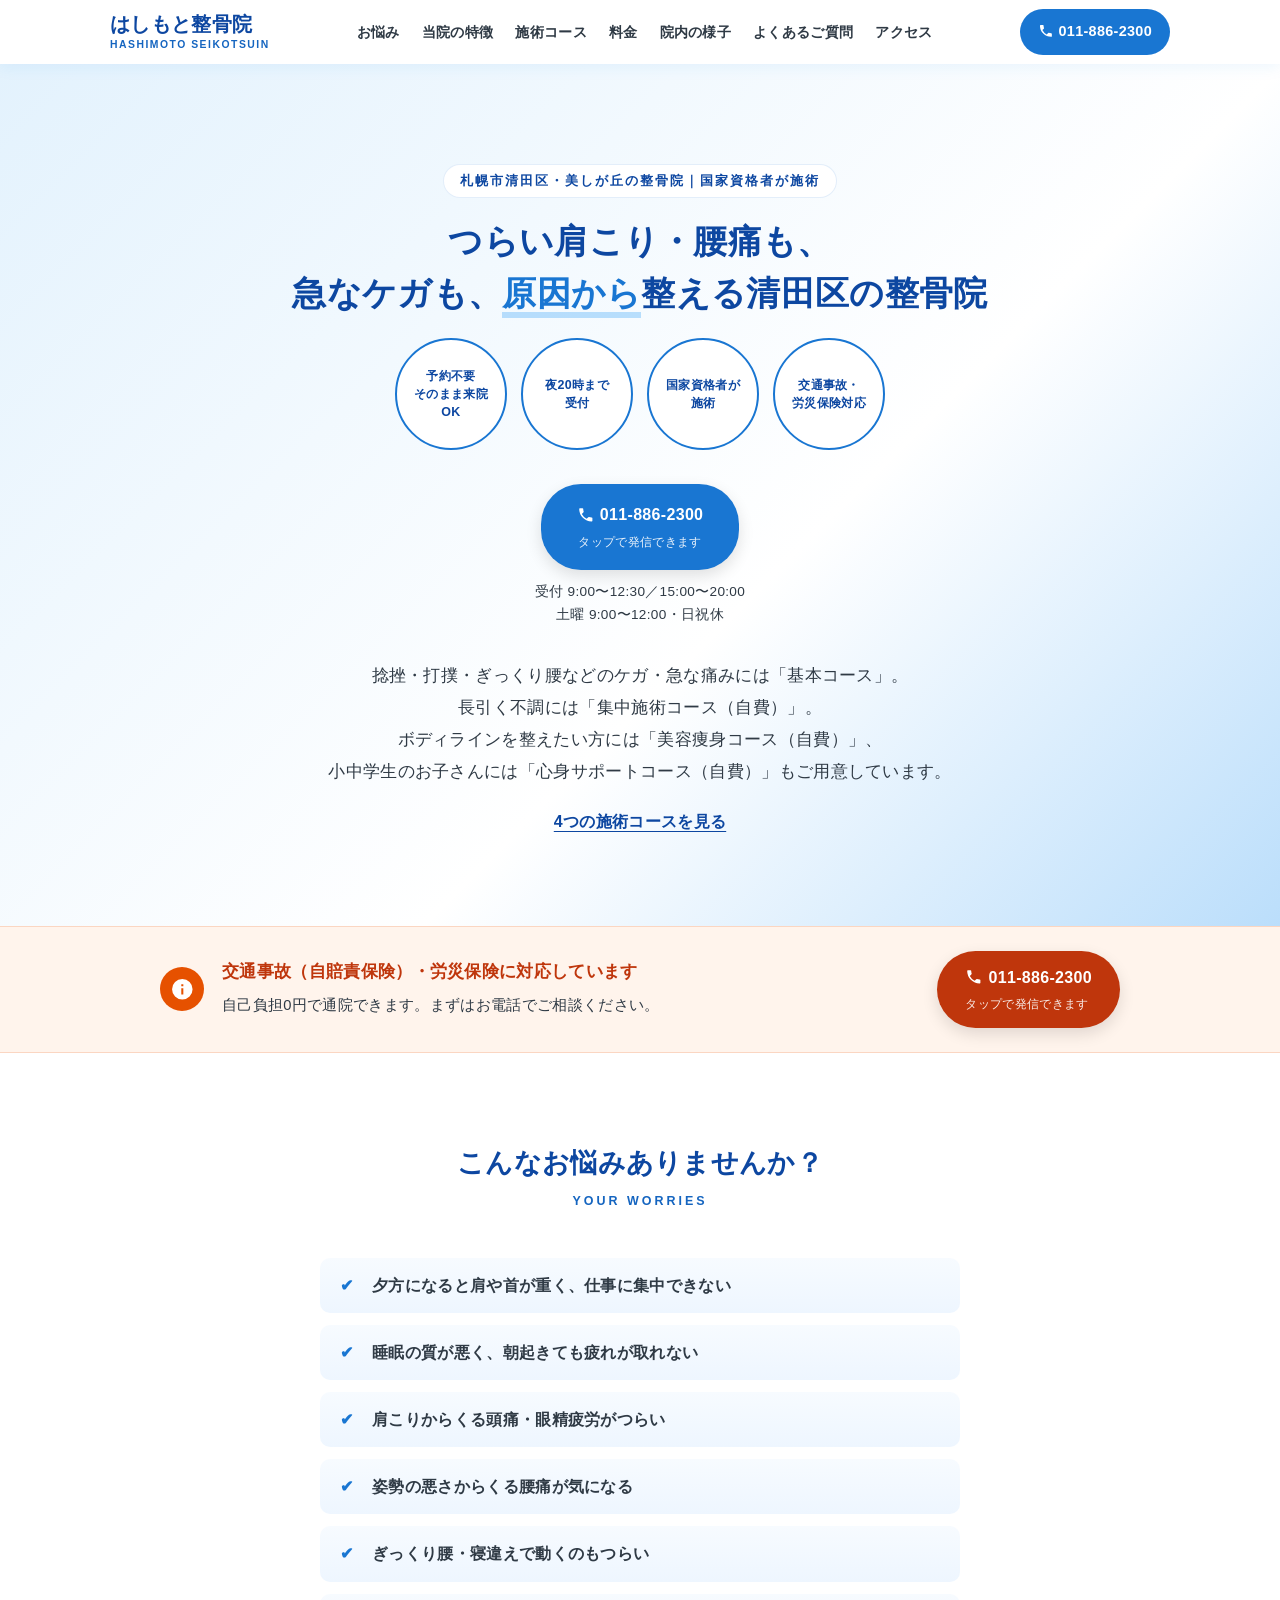
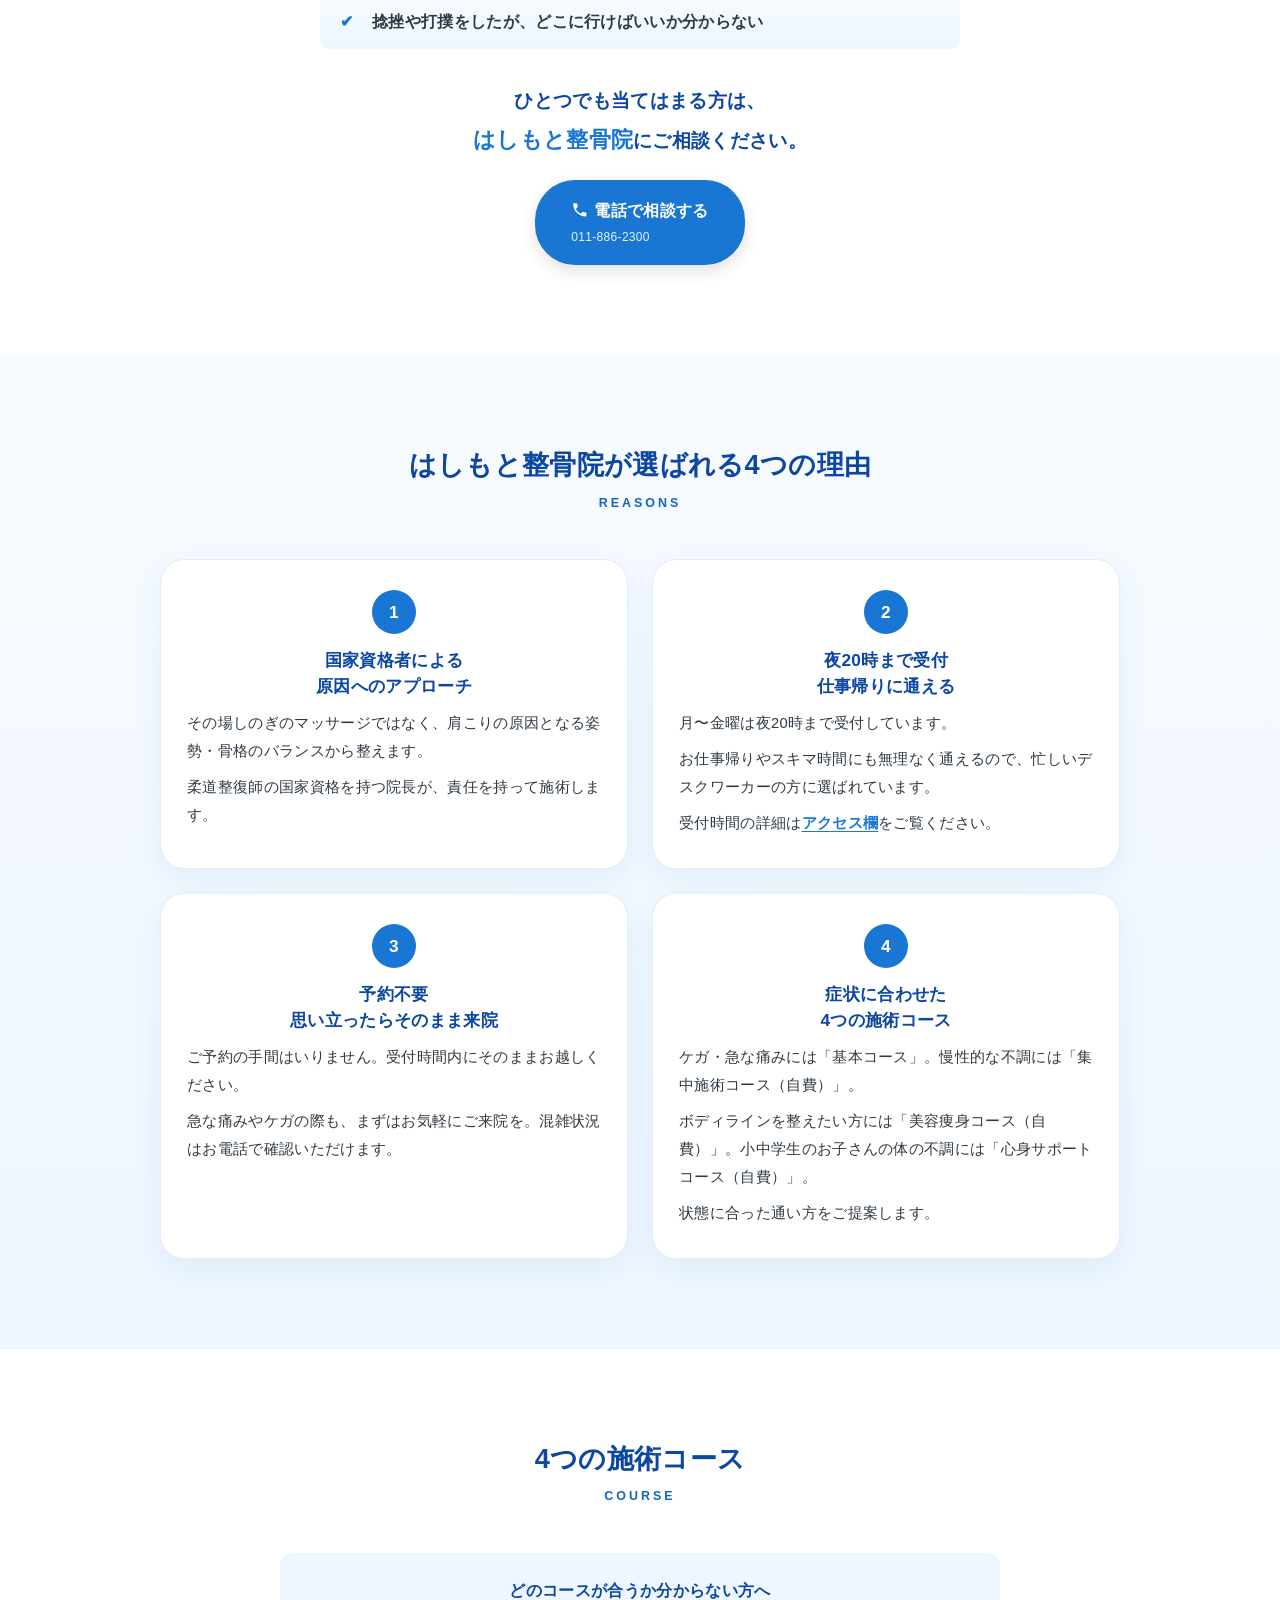
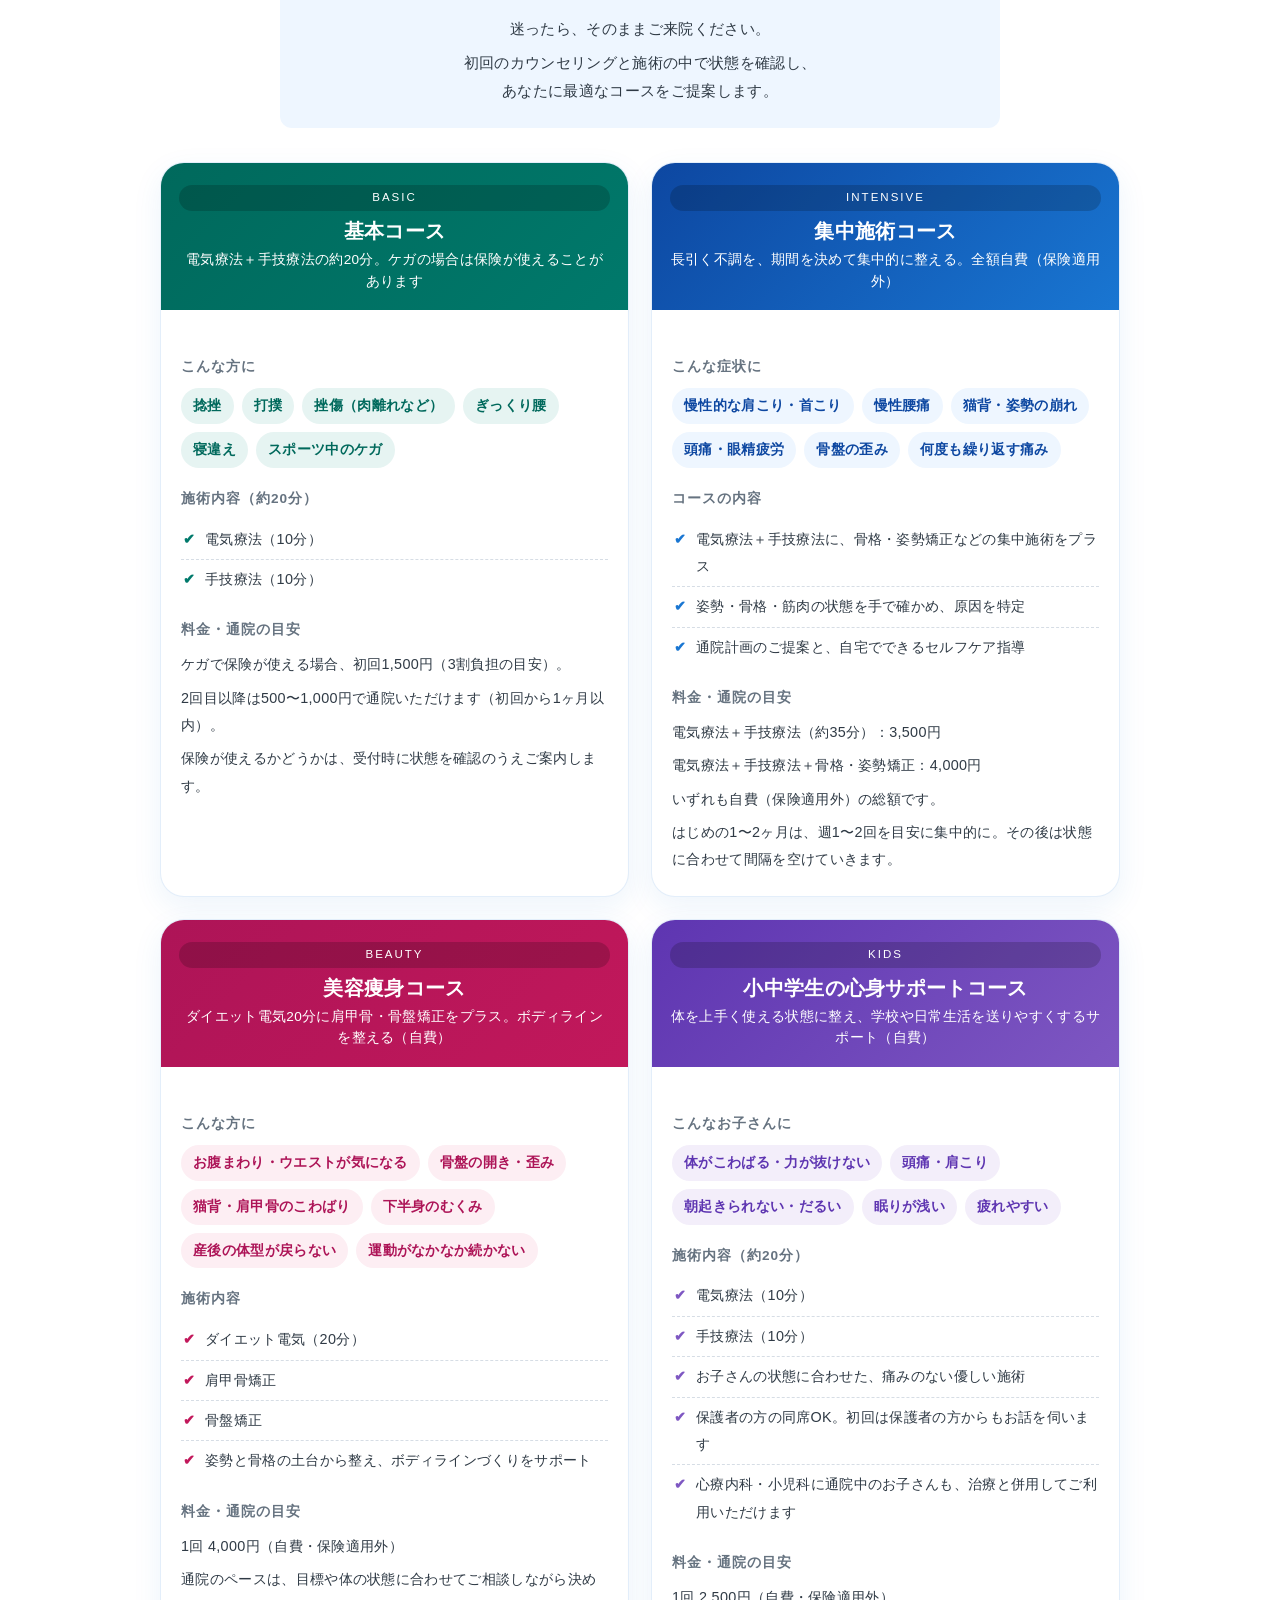
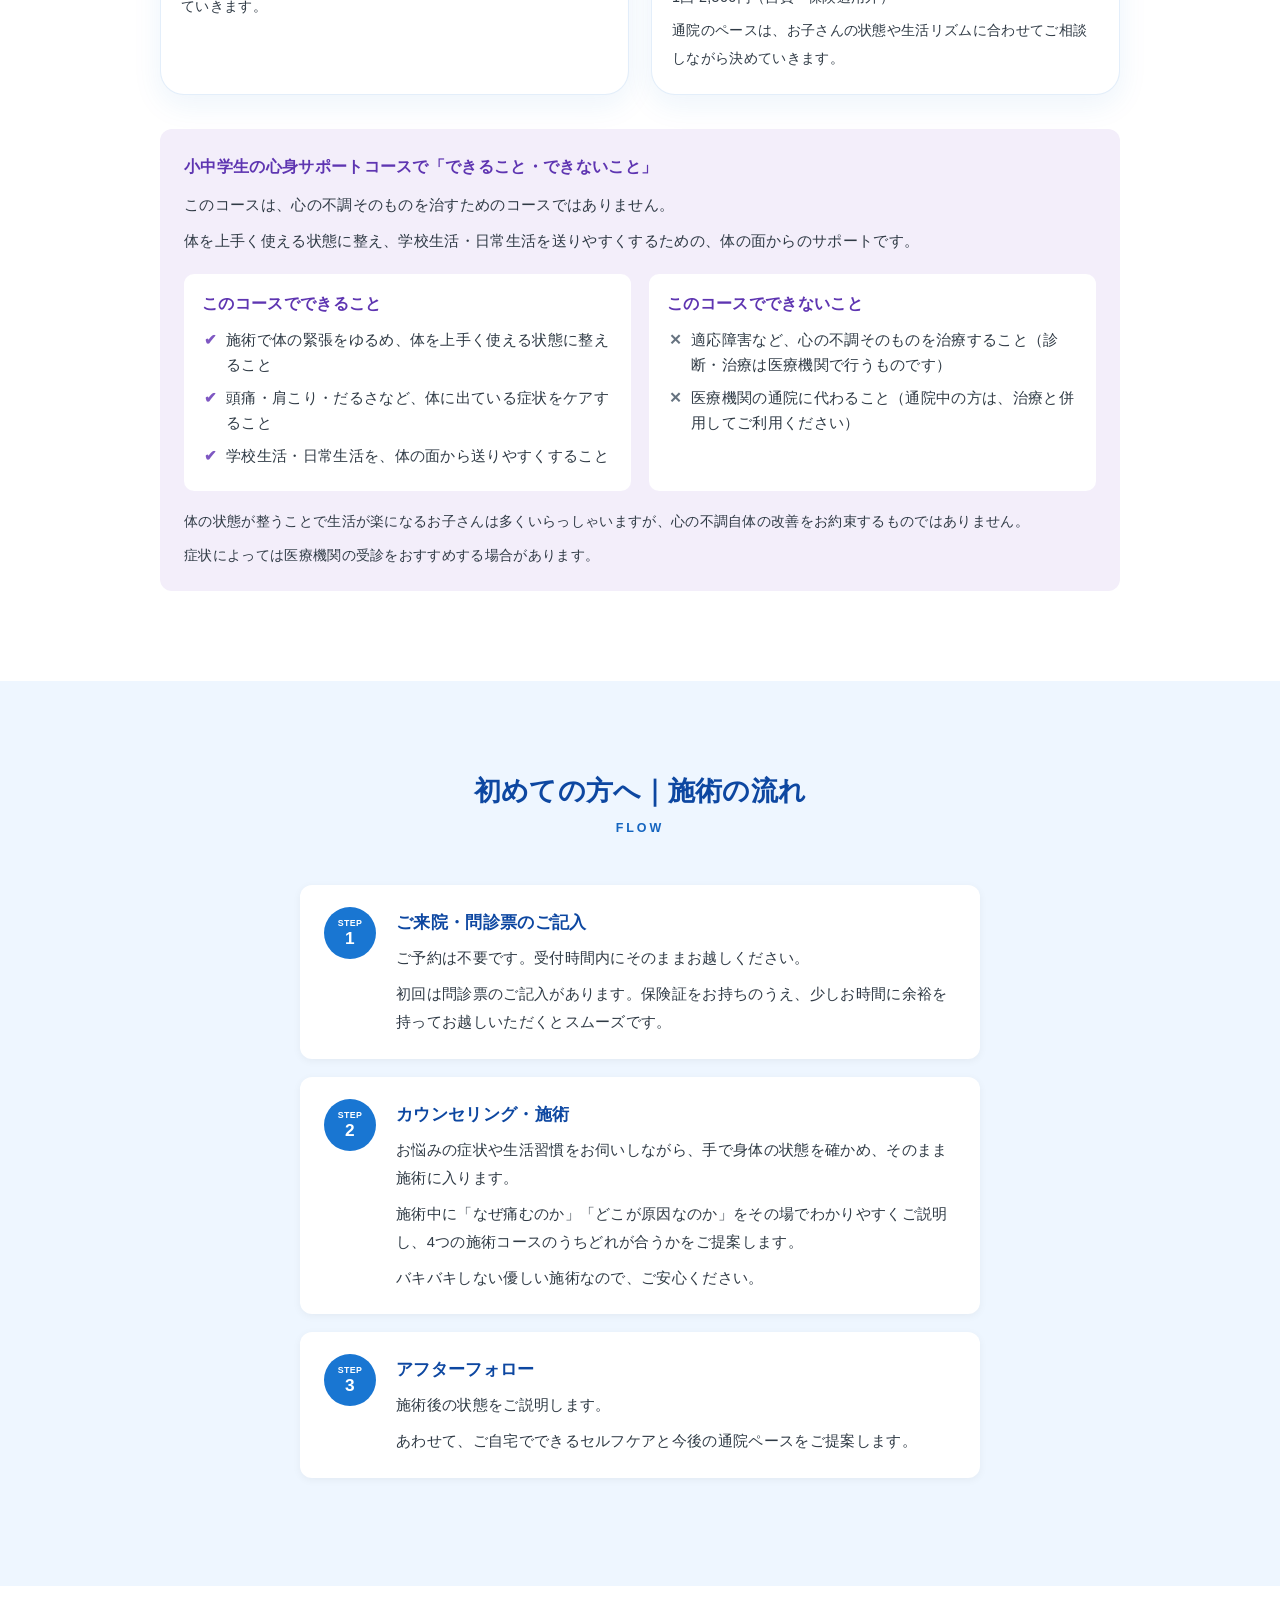
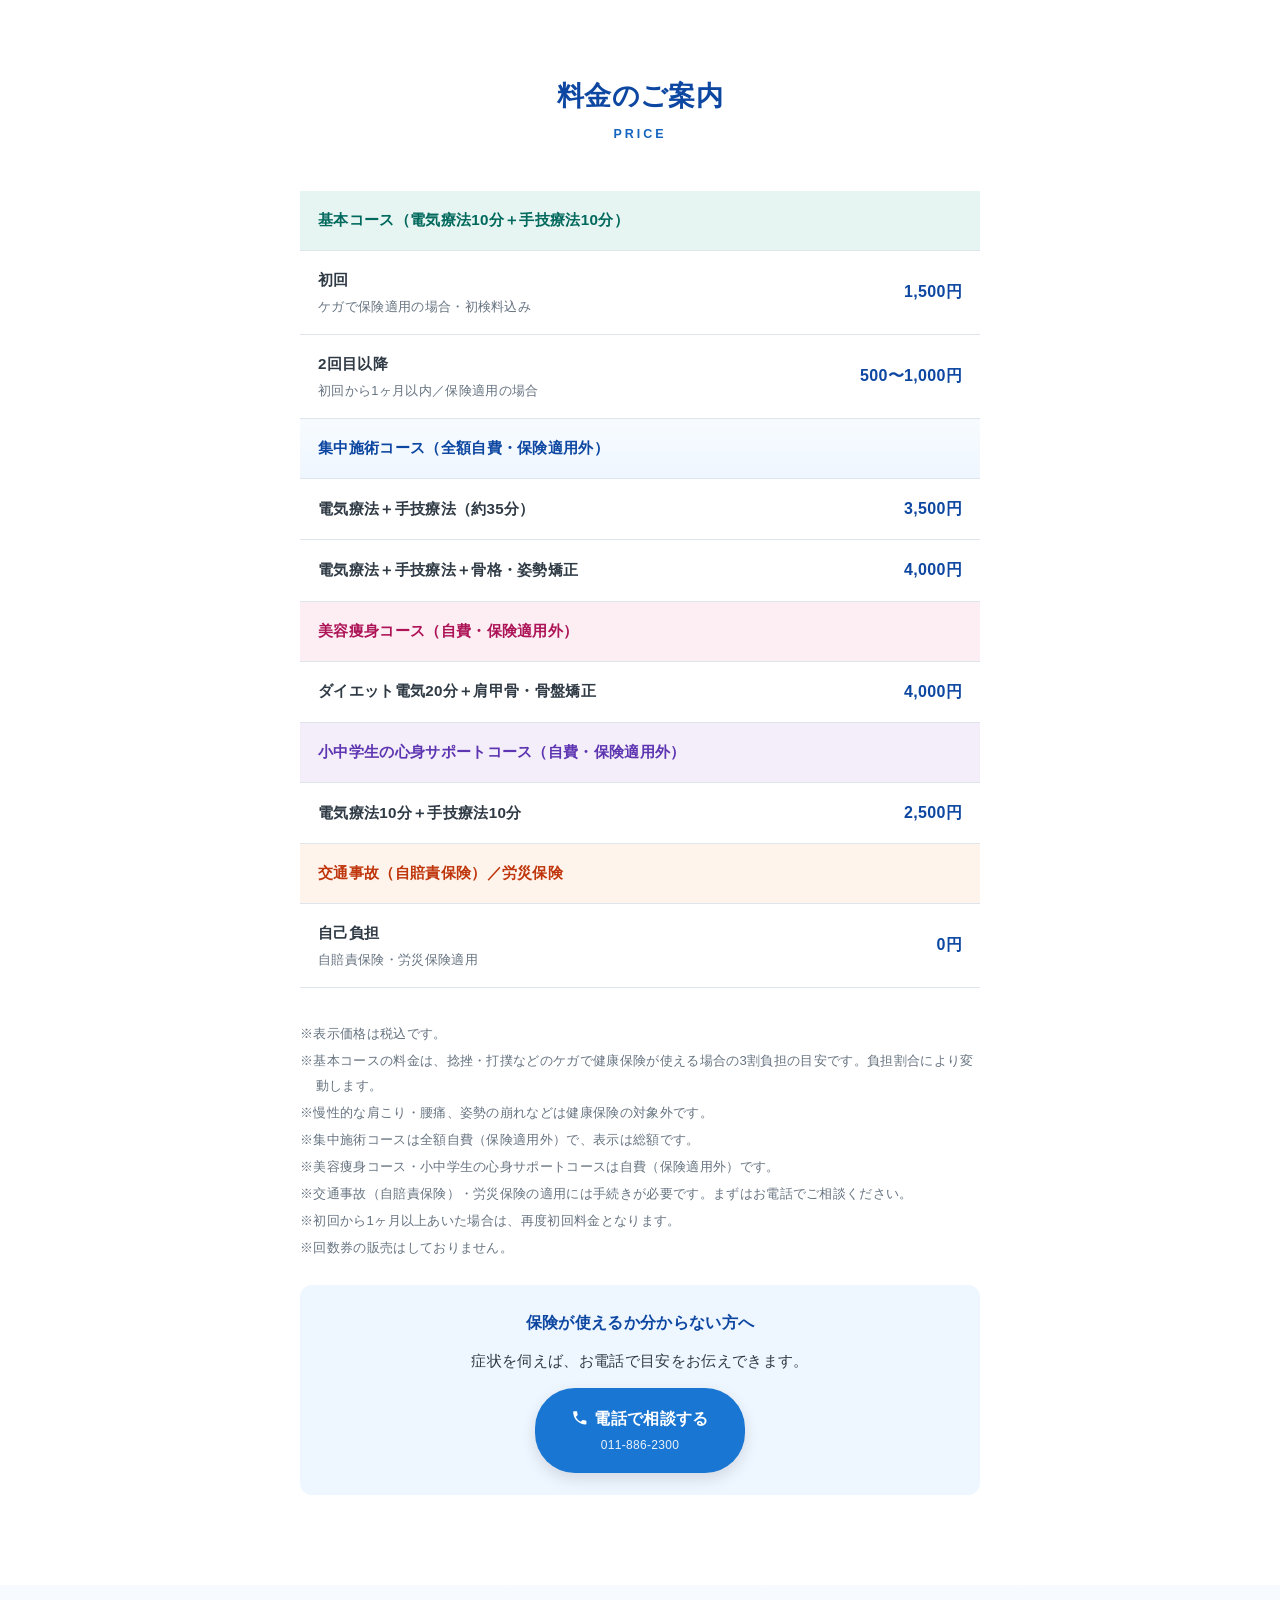
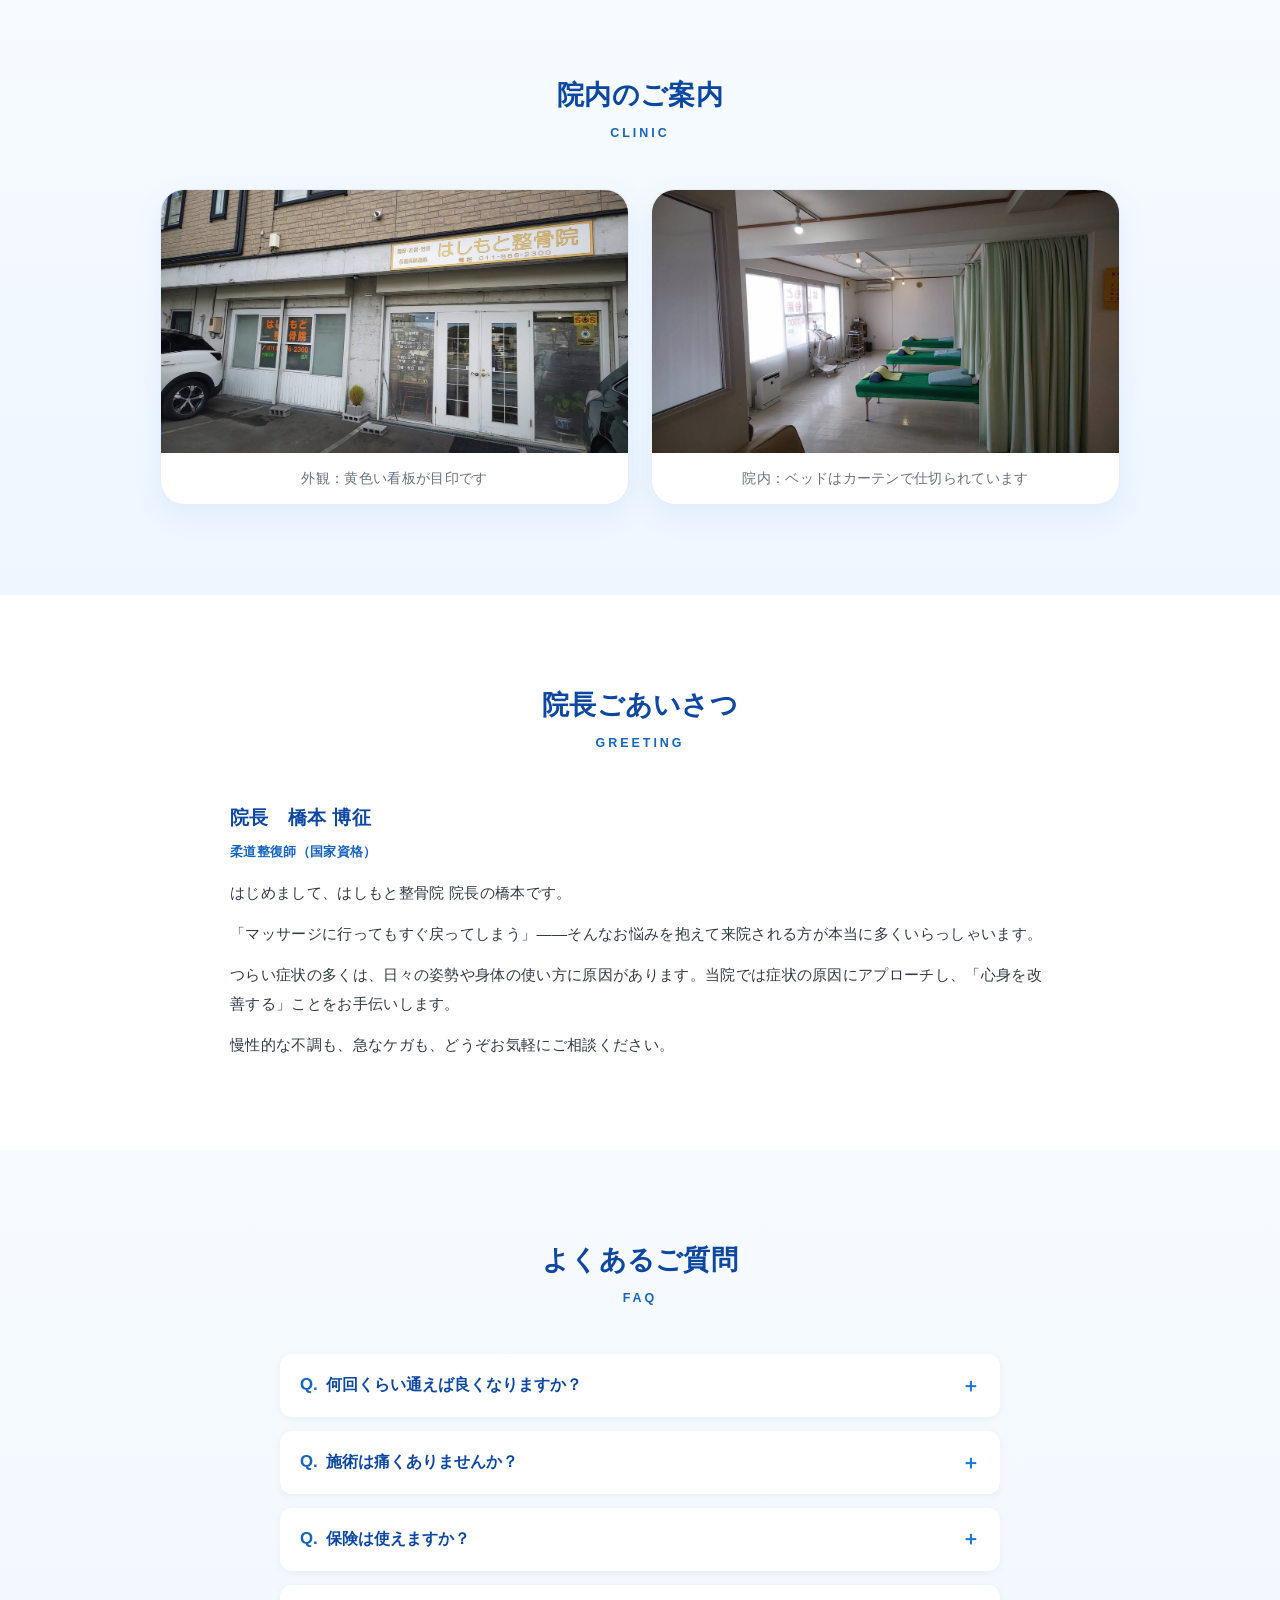
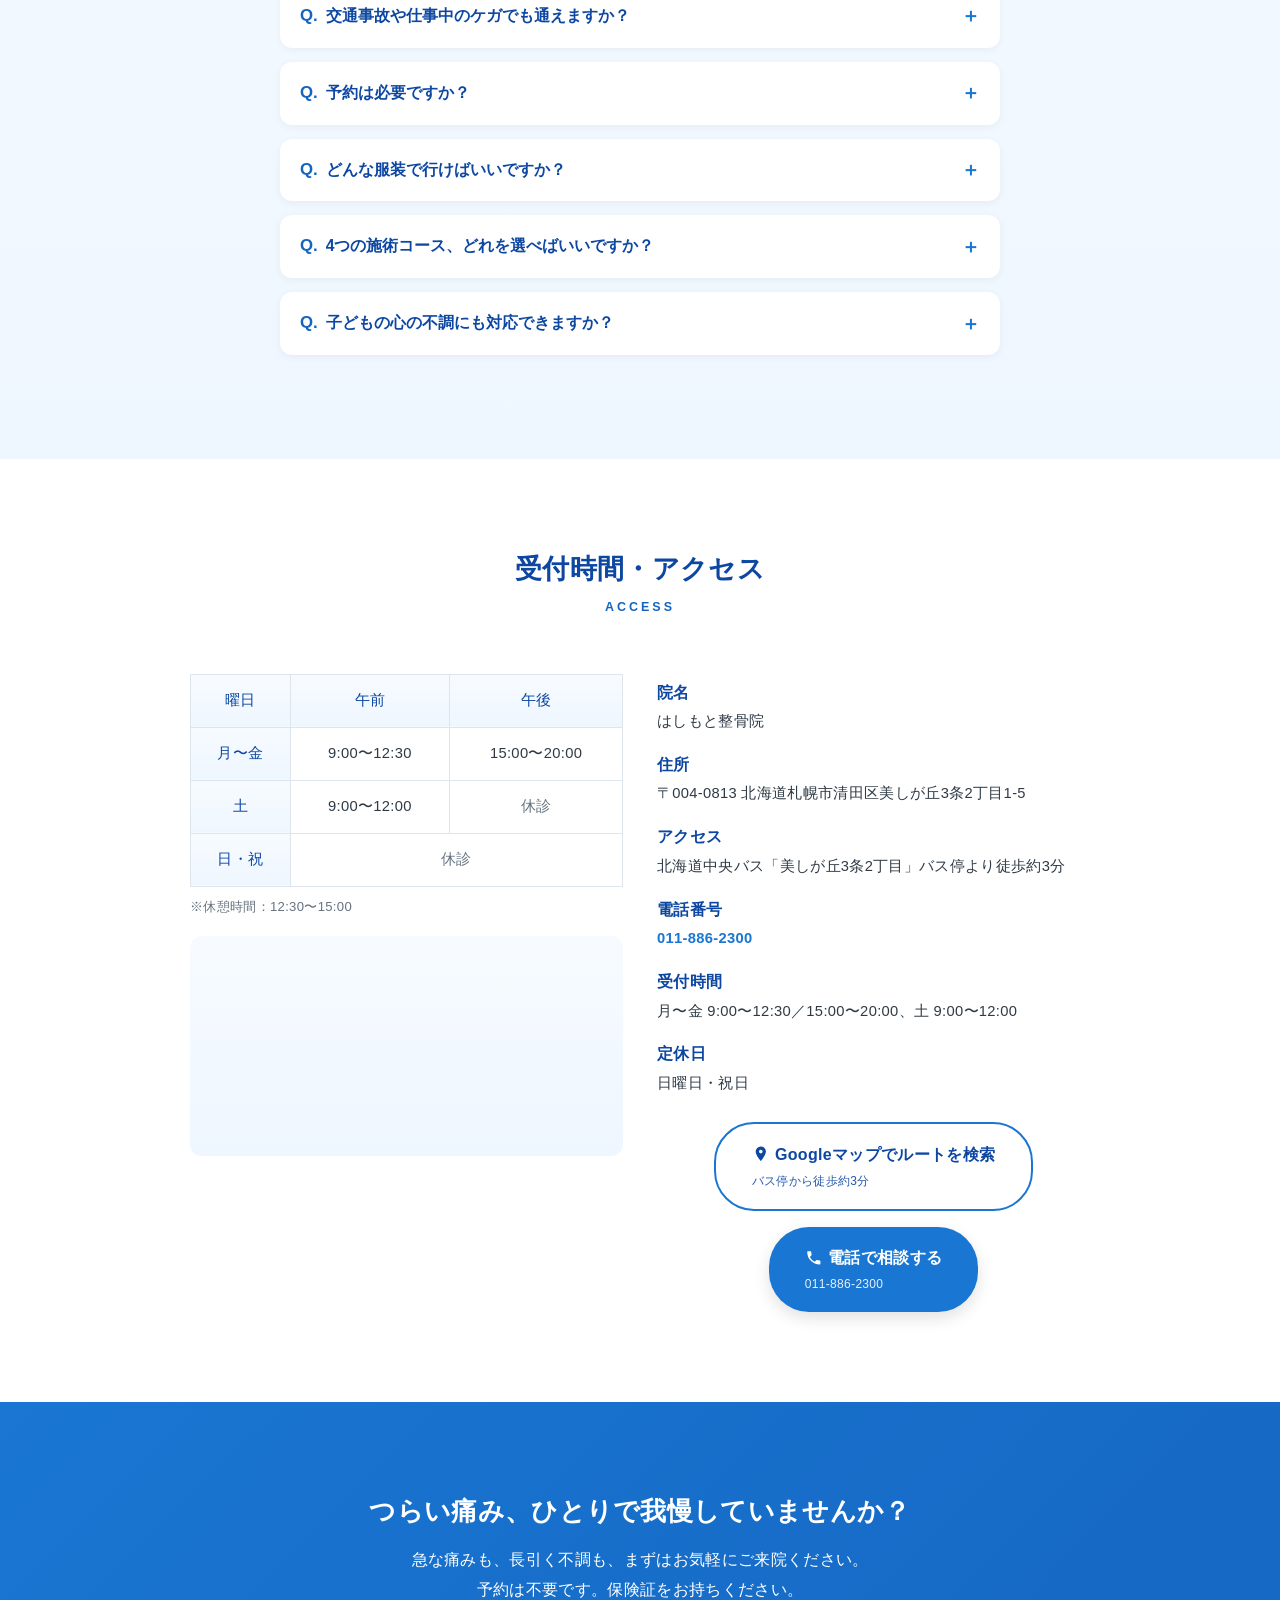
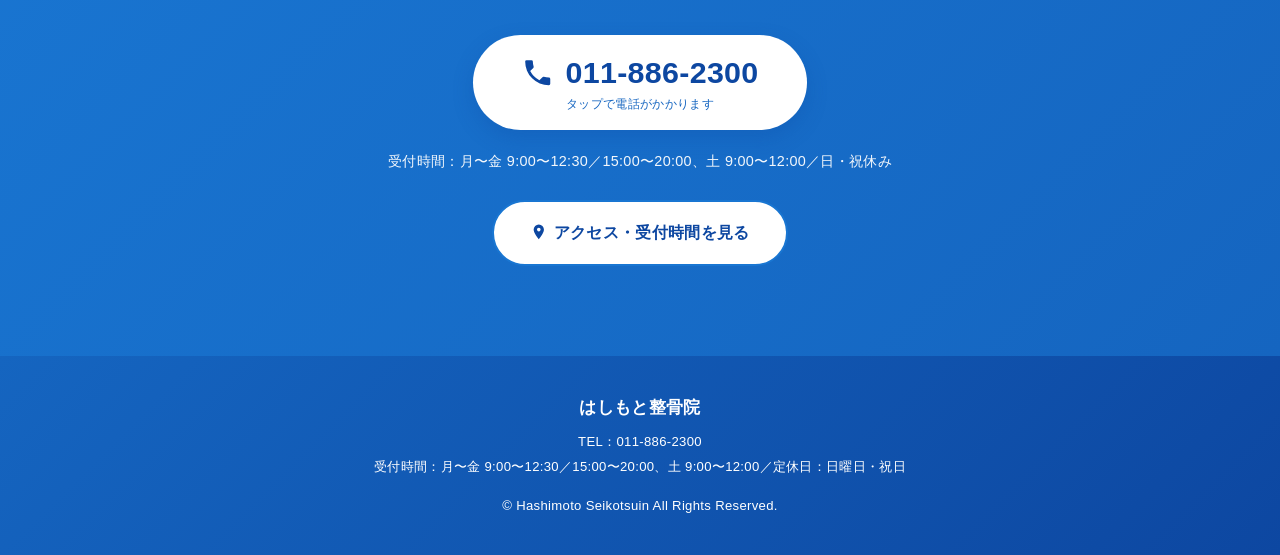
==== commit 0dba47d4: "美容痩身コースを3番目に追加し、小中学生の心身サポートコースを4番目へ。院長名を入力 - 美容痩身コース（ダイエット電気20分＋肩甲骨・骨盤矯正、4,000円・自費）のカード・料金表・FAQ・ヒーロー" ====
--- a/index.html
+++ b/index.html
@@ -5,7 +5,7 @@
 <meta name="viewport" content="width=device-width, initial-scale=1.0">
 <meta name="theme-color" content="#0d47a1"><!-- style.css の --color-primary-dark と同じ値にする -->
 <title>はしもと整骨院｜札幌市清田区美しが丘｜肩こり・腰痛・ケガ・交通事故</title>
-<meta name="description" content="札幌市清田区美しが丘の整骨院。捻挫・打撲・ぎっくり腰などのケガ（保険適用の場合あり）、肩こり・腰痛の集中施術、交通事故（自賠責保険）・労災保険に対応。予約不要・平日20時まで受付。TEL:011-886-2300">
+<meta name="description" content="札幌市清田区美しが丘の整骨院。捻挫・打撲・ぎっくり腰などのケガ（保険適用の場合あり）、肩こり・腰痛の集中施術、美容痩身コース、交通事故（自賠責保険）・労災保険に対応。予約不要・平日20時まで受付。TEL:011-886-2300">
 
 <!-- 正規URL。独自ドメインへ移行したら canonical / og:url / JSON-LD の url・@id / sitemap.xml をまとめて書き換える -->
 <link rel="canonical" href="https://ma-lion084.github.io/https-hashimotoseikotuin-HP-sample/">
@@ -13,7 +13,7 @@
 <meta property="og:url" content="https://ma-lion084.github.io/https-hashimotoseikotuin-HP-sample/">
 <meta property="og:site_name" content="はしもと整骨院">
 <meta property="og:title" content="はしもと整骨院｜札幌市清田区美しが丘｜肩こり・腰痛・ケガ・交通事故">
-<meta property="og:description" content="札幌市清田区美しが丘の整骨院。ケガも肩こり・腰痛も、交通事故・労災も。予約不要・平日20時まで受付。">
+<meta property="og:description" content="札幌市清田区美しが丘の整骨院。ケガも肩こり・腰痛も、美容痩身も、交通事故・労災も。予約不要・平日20時まで受付。">
 <!-- TODO(公開前): OGP画像（1200×630px の JPG/PNG、院名・電話・エリアを入れる）を assets/img/ogp.jpg に置く。用意できたら JSON-LD の image にも同じURLを追加 -->
 <meta property="og:image" content="https://ma-lion084.github.io/https-hashimotoseikotuin-HP-sample/assets/img/ogp.jpg">
 <meta property="og:locale" content="ja_JP">
@@ -36,7 +36,7 @@
   "@id": "https://ma-lion084.github.io/https-hashimotoseikotuin-HP-sample/#business",
   "name": "はしもと整骨院",
   "alternateName": "Hashimoto Seikotsuin",
-  "description": "札幌市清田区美しが丘の整骨院。捻挫・打撲・ぎっくり腰などのケガ（保険適用の場合あり）、慢性的な肩こり・腰痛の集中施術、交通事故（自賠責保険）・労災保険に対応。予約不要、平日20時まで受付。",
+  "description": "札幌市清田区美しが丘の整骨院。捻挫・打撲・ぎっくり腰などのケガ（保険適用の場合あり）、慢性的な肩こり・腰痛の集中施術、美容痩身コース、交通事故（自賠責保険）・労災保険に対応。予約不要、平日20時まで受付。",
   "url": "https://ma-lion084.github.io/https-hashimotoseikotuin-HP-sample/",
   "telephone": "+81-11-886-2300",
   "priceRange": "¥500〜¥4,000",
@@ -163,8 +163,8 @@
     <a href="tel:0118862300" class="btn btn--primary"><svg class="icon"><use href="#i-tel"/></svg><span class="u-sp-only">電話で相談する</span><span class="u-pc-only">011-886-2300</span><small><span class="u-sp-only">011-886-2300</span><span class="u-pc-only">タップで発信できます</span></small></a>
   </div>
   <p class="hero__hours">受付 9:00〜12:30／15:00〜20:00<br>土曜 9:00〜12:00・日祝休</p>
-  <p class="hero__lead">捻挫・打撲・ぎっくり腰などのケガ・急な痛みには「基本コース」。<br class="u-pc-only">長引く不調には「集中施術コース（自費）」。<br class="u-pc-only">小中学生のお子さんには「心身サポートコース（自費）」もご用意しています。</p>
-  <a href="#course" class="hero__more">3つの施術コースを見る</a>
+  <p class="hero__lead">捻挫・打撲・ぎっくり腰などのケガ・急な痛みには「基本コース」。<br class="u-pc-only">長引く不調には「集中施術コース（自費）」。<br class="u-pc-only">ボディラインを整えたい方には「美容痩身コース（自費）」、<br class="u-pc-only">小中学生のお子さんには「心身サポートコース（自費）」もご用意しています。</p>
+  <a href="#course" class="hero__more">4つの施術コースを見る</a>
 </section>
 
 <!-- =========================================================================
@@ -243,10 +243,10 @@
 
       <article class="card card--hover reason-card">
         <span class="circle-num reason-card__num" aria-hidden="true">4</span>
-        <h3 class="reason-card__title">症状に合わせた<br>3つの施術コース</h3>
+        <h3 class="reason-card__title">症状に合わせた<br>4つの施術コース</h3>
         <div class="reason-card__body prose">
           <p>ケガ・急な痛みには「基本コース」。慢性的な不調には「集中施術コース（自費）」。</p>
-          <p>小中学生のお子さんの体の不調には「心身サポートコース（自費）」。</p>
+          <p>ボディラインを整えたい方には「美容痩身コース（自費）」。小中学生のお子さんの体の不調には「心身サポートコース（自費）」。</p>
           <p>状態に合った通い方をご提案します。</p>
         </div>
       </article>
@@ -263,7 +263,7 @@
      ========================================================================= -->
 <section class="section section--white" id="course">
   <div class="container">
-    <h2 class="section__title">3つの施術コース</h2>
+    <h2 class="section__title">4つの施術コース</h2>
     <p class="section__sub">Course</p>
     <div class="note-box course-guide">
       <p class="note-box__title">どのコースが合うか分からない方へ</p>
@@ -330,6 +330,36 @@
         </div>
       </article>
 
+      <article class="card course-card course-card--beauty">
+        <header class="course-card__head">
+          <span class="course-card__tag">BEAUTY</span>
+          <h3 class="course-card__title">美容痩身コース</h3>
+          <p class="course-card__tagline">ダイエット電気20分に肩甲骨・骨盤矯正をプラス。ボディラインを整える（自費）</p>
+        </header>
+        <div class="course-card__body">
+          <h4 class="course-card__label">こんな方に</h4>
+          <ul class="course-card__chips">
+            <li class="course-card__chip">お腹まわり・ウエストが気になる</li>
+            <li class="course-card__chip">骨盤の開き・歪み</li>
+            <li class="course-card__chip">猫背・肩甲骨のこわばり</li>
+            <li class="course-card__chip">下半身のむくみ</li>
+            <li class="course-card__chip">産後の体型が戻らない</li>
+            <li class="course-card__chip">運動がなかなか続かない</li>
+          </ul>
+          <h4 class="course-card__label">施術内容</h4>
+          <ul class="course-card__points">
+            <li class="course-card__point">ダイエット電気（20分）</li>
+            <li class="course-card__point">肩甲骨矯正</li>
+            <li class="course-card__point">骨盤矯正</li>
+            <li class="course-card__point">姿勢と骨格の土台から整え、ボディラインづくりをサポート</li>
+          </ul>
+          <h4 class="course-card__label">料金・通院の目安</h4>
+          <!-- TODO(要確認): 施術全体の所要時間と、おすすめの通院ペース（例：週1回×○ヶ月）を院長に確認 -->
+          <p>1回 4,000円（自費・保険適用外）</p>
+          <p>通院のペースは、目標や体の状態に合わせてご相談しながら決めていきます。</p>
+        </div>
+      </article>
+
       <article class="card course-card course-card--kids">
         <header class="course-card__head">
           <span class="course-card__tag">KIDS</span>
@@ -417,7 +447,7 @@
         <div class="flow-step__body prose">
           <h3 class="flow-step__title">カウンセリング・施術</h3>
           <p>お悩みの症状や生活習慣をお伺いしながら、手で身体の状態を確かめ、そのまま施術に入ります。</p>
-          <p>施術中に「なぜ痛むのか」「どこが原因なのか」をその場でわかりやすくご説明し、3つの施術コースのうちどれが合うかをご提案します。</p>
+          <p>施術中に「なぜ痛むのか」「どこが原因なのか」をその場でわかりやすくご説明し、4つの施術コースのうちどれが合うかをご提案します。</p>
           <p>バキバキしない優しい施術なので、ご安心ください。</p>
         </div>
       </li>
@@ -454,6 +484,9 @@
           <tr><th>電気療法＋手技療法（約35分）</th><td>3,500円</td></tr>
           <tr><th>電気療法＋手技療法＋骨格・姿勢矯正</th><td>4,000円</td></tr>
 
+          <tr><th class="price-table__cat price-table__cat--beauty" colspan="2">美容痩身コース（自費・保険適用外）</th></tr>
+          <tr><th>ダイエット電気20分＋肩甲骨・骨盤矯正</th><td>4,000円</td></tr>
+
           <tr><th class="price-table__cat price-table__cat--kids" colspan="2">小中学生の心身サポートコース（自費・保険適用外）</th></tr>
           <tr><th>電気療法10分＋手技療法10分</th><td>2,500円</td></tr>
 
@@ -468,7 +501,7 @@
       <li>※基本コースの料金は、捻挫・打撲などのケガで健康保険が使える場合の3割負担の目安です。負担割合により変動します。</li>
       <li>※慢性的な肩こり・腰痛、姿勢の崩れなどは健康保険の対象外です。</li>
       <li>※集中施術コースは全額自費（保険適用外）で、表示は総額です。</li>
-      <li>※小中学生の心身サポートコースは自費（保険適用外）です。</li>
+      <li>※美容痩身コース・小中学生の心身サポートコースは自費（保険適用外）です。</li>
       <li>※交通事故（自賠責保険）・労災保険の適用には手続きが必要です。まずはお電話でご相談ください。</li>
       <li>※初回から1ヶ月以上あいた場合は、再度初回料金となります。</li>
       <li>※回数券の販売はしておりません。</li>
@@ -511,8 +544,7 @@
     <h2 class="section__title">院長ごあいさつ</h2>
     <p class="section__sub">Greeting</p>
     <div class="doctor">
-      <!-- TODO(公開前): 院長名を入力 -->
-      <h3 class="doctor__name">院長　橋本 〇〇</h3>
+      <h3 class="doctor__name">院長　橋本 博征</h3>
       <p class="doctor__license">柔道整復師（国家資格）</p>
       <div class="doctor__body">
         <p>はじめまして、はしもと整骨院 院長の橋本です。</p>
@@ -588,10 +620,11 @@
     </div>
 
     <div class="faq-item" data-faq-item>
-      <h3><button class="faq-item__q" type="button" aria-expanded="false" aria-controls="faq-a6" data-faq-toggle>3つのコース、どれを選べばいいですか？</button></h3>
+      <h3><button class="faq-item__q" type="button" aria-expanded="false" aria-controls="faq-a6" data-faq-toggle>4つの施術コース、どれを選べばいいですか？</button></h3>
       <div class="faq-item__a" id="faq-a6"><div><div class="faq-item__a-inner prose">
         <p>「数日前にひねった」「朝起きたら急に痛い」など、ケガやはっきりしたきっかけのある痛み → <b>基本コース</b></p>
         <p>「何年も肩こりが続いている」「マッサージをしてもすぐ戻る」といった慢性的な不調 → <b>集中施術コース（自費）</b></p>
+        <p>「お腹まわりが気になる」「姿勢と一緒にボディラインも整えたい」といった美容・痩身のご希望 → <b>美容痩身コース（自費）</b></p>
         <p>小中学生のお子さんの、体のこわばり・だるさ・頭痛など心身の不調からくる体の症状 → <b>小中学生の心身サポートコース（自費）</b></p>
         <p>迷われる場合は、初回の施術の中でご相談に乗りますので、ご安心ください。</p>
       </div></div></div>
--- a/assets/css/style.css
+++ b/assets/css/style.css
@@ -33,6 +33,9 @@
   --color-basic:          #00796b;   /* 白文字を載せる帯で 5.3:1 */
   --color-basic-dark:     #00695c;
   --color-basic-bg:       #e6f4f2;
+  --color-beauty:         #c2185b;   /* 美容痩身コース：ローズピンク。白文字を載せる帯で 5.9:1 */
+  --color-beauty-dark:    #ad1457;
+  --color-beauty-bg:      #fdeef3;
   --color-kids:           #7e57c2;   /* 小中学生コース：やさしいパープル */
   --color-kids-dark:      #5e35b1;
   --color-kids-bg:        #f3eefa;
@@ -484,8 +487,9 @@
 .reason-card__body a { font-weight: bold; color: var(--color-primary); text-decoration: underline; text-underline-offset: 3px; }
 
 /* --- Courses --- */
+/* PC は 2×2。4列だと1枚が約230pxになり、チップや料金の文が読みづらいため */
 .course-grid {
-  display: grid; grid-template-columns: repeat(3, 1fr);
+  display: grid; grid-template-columns: repeat(2, 1fr);
   gap: 22px;
 }
 /* subgrid で「ヘッダー行」「本文行」の高さを隣のカードと共有し、自動で揃える。
@@ -554,6 +558,12 @@
   --course-chip-bg:    var(--color-bg-tint);
   --course-chip-color: var(--color-primary-dark);
   --course-accent:     var(--color-primary);
+}
+.course-card--beauty {
+  --course-gradient:   linear-gradient(135deg, var(--color-beauty-dark), var(--color-beauty));
+  --course-chip-bg:    var(--color-beauty-bg);
+  --course-chip-color: var(--color-beauty-dark);
+  --course-accent:     var(--color-beauty);
 }
 .course-card--kids {
   --course-gradient:   linear-gradient(135deg, var(--color-kids-dark), var(--color-kids));
@@ -648,6 +658,7 @@
 .price-table__cat { font-weight: bold; background: var(--gradient-tint); color: var(--color-primary-dark); }
 .price-table__cat--basic { background: var(--color-basic-bg); color: var(--color-basic-dark); }
 .price-table__cat--accent-warm { background: var(--color-accent-warm-bg); color: var(--color-accent-warm-dark); }
+.price-table__cat--beauty { background: var(--color-beauty-bg); color: var(--color-beauty-dark); }
 .price-table__cat--kids  { background: var(--color-kids-bg);  color: var(--color-kids-dark); }
 
 .price-notes { max-width: var(--container-w-narrow); margin: 14px auto 0; }
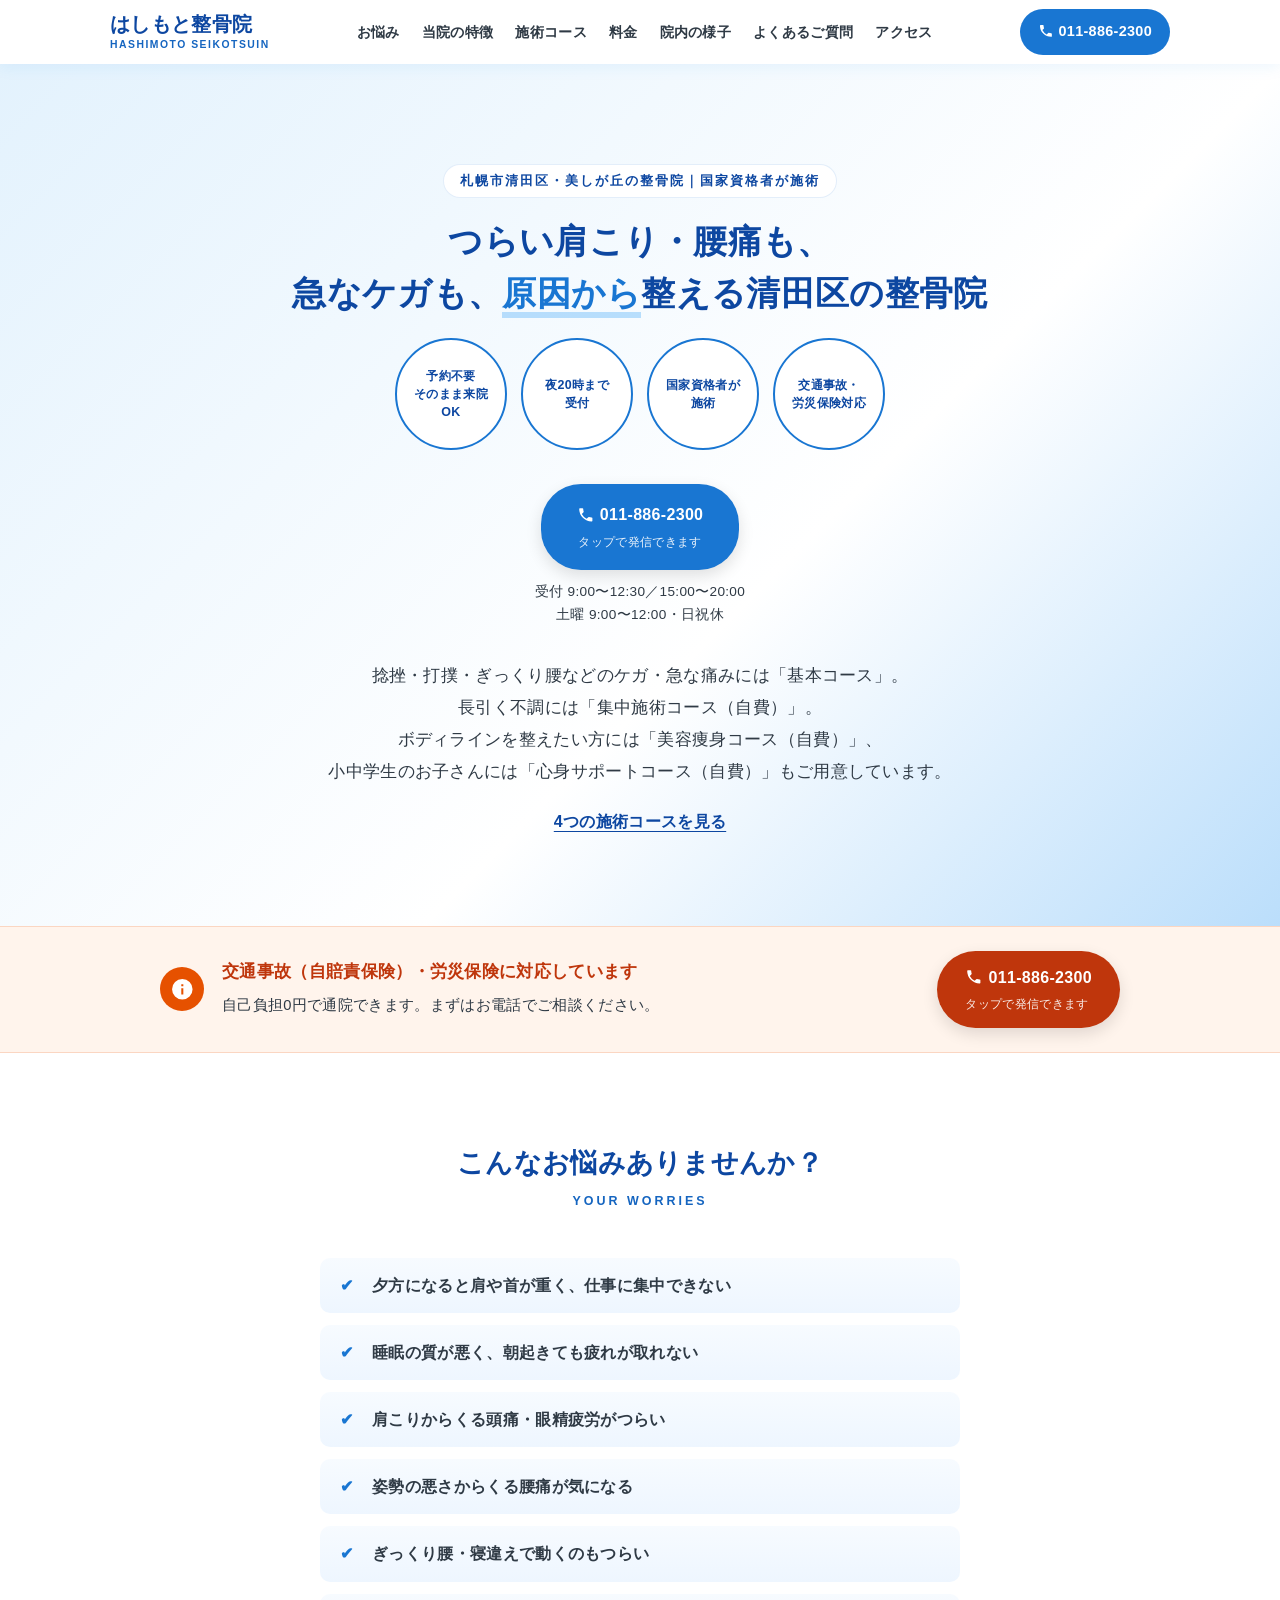
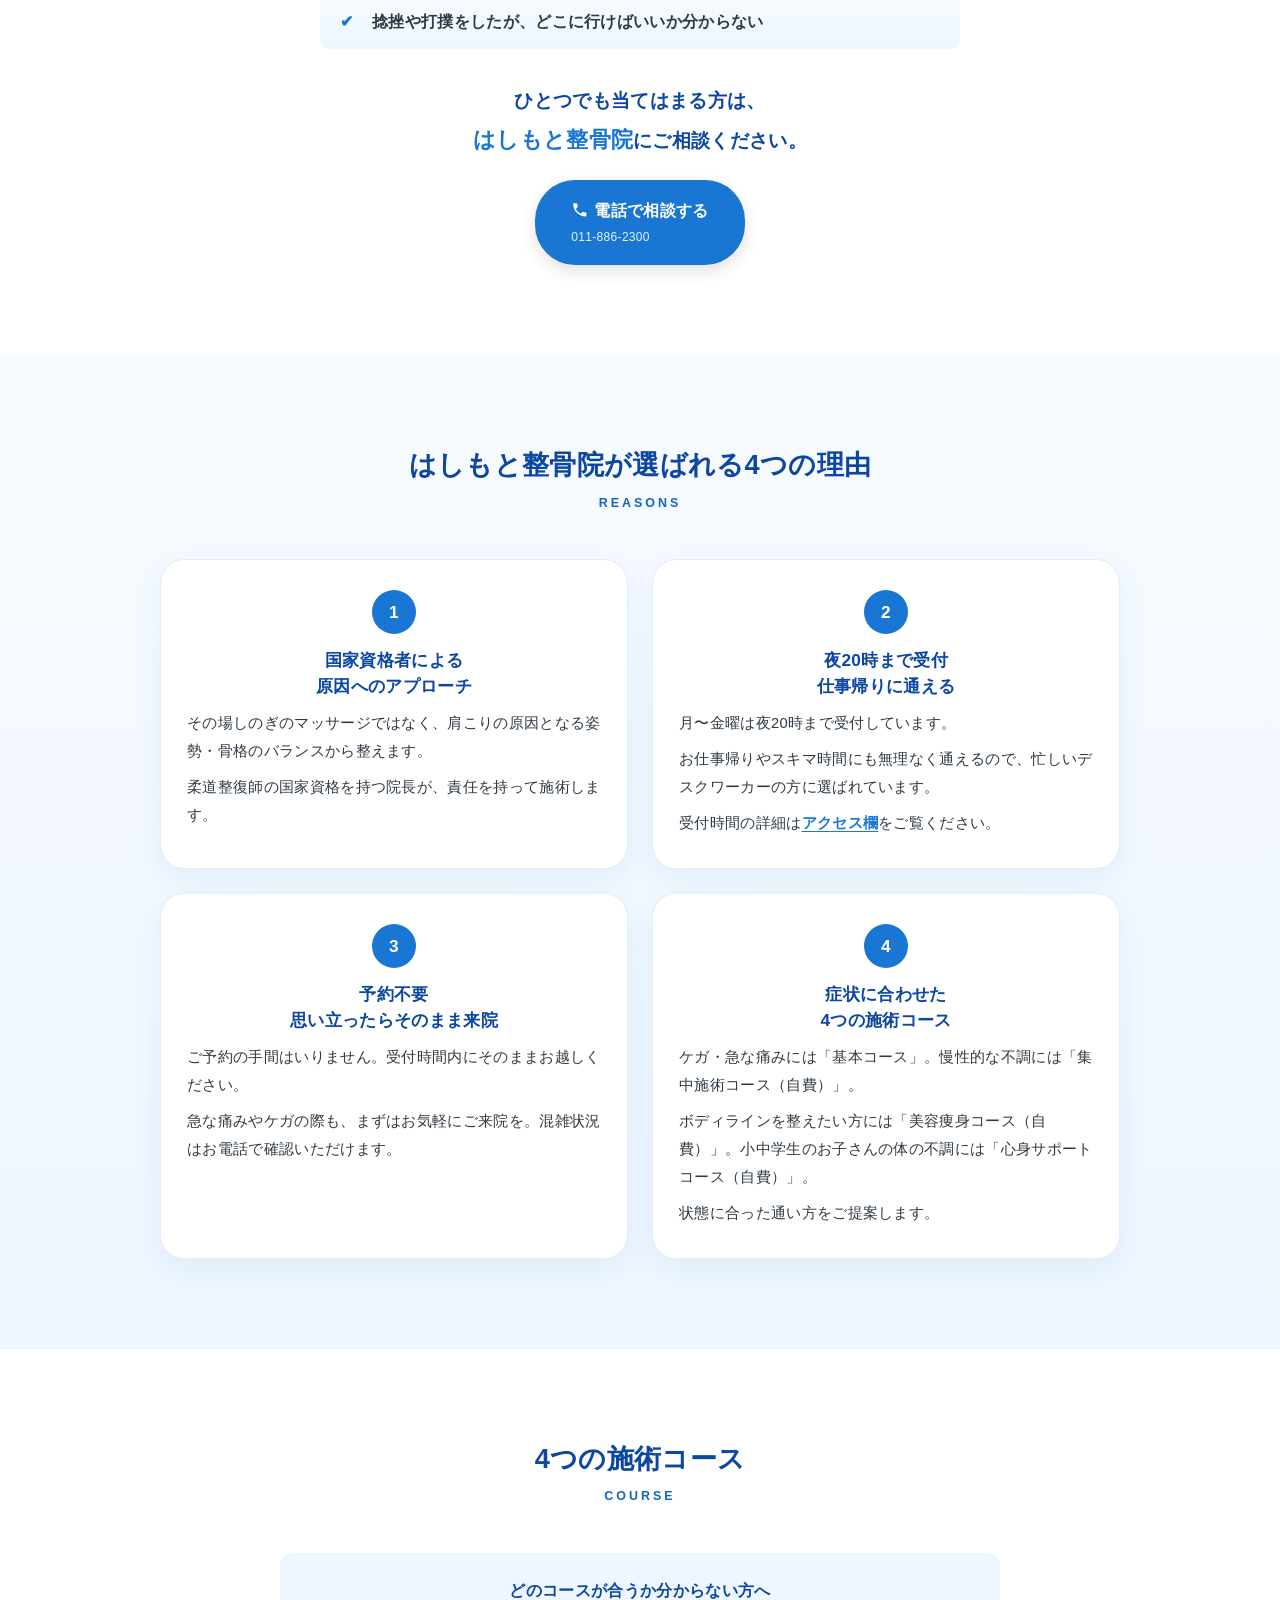
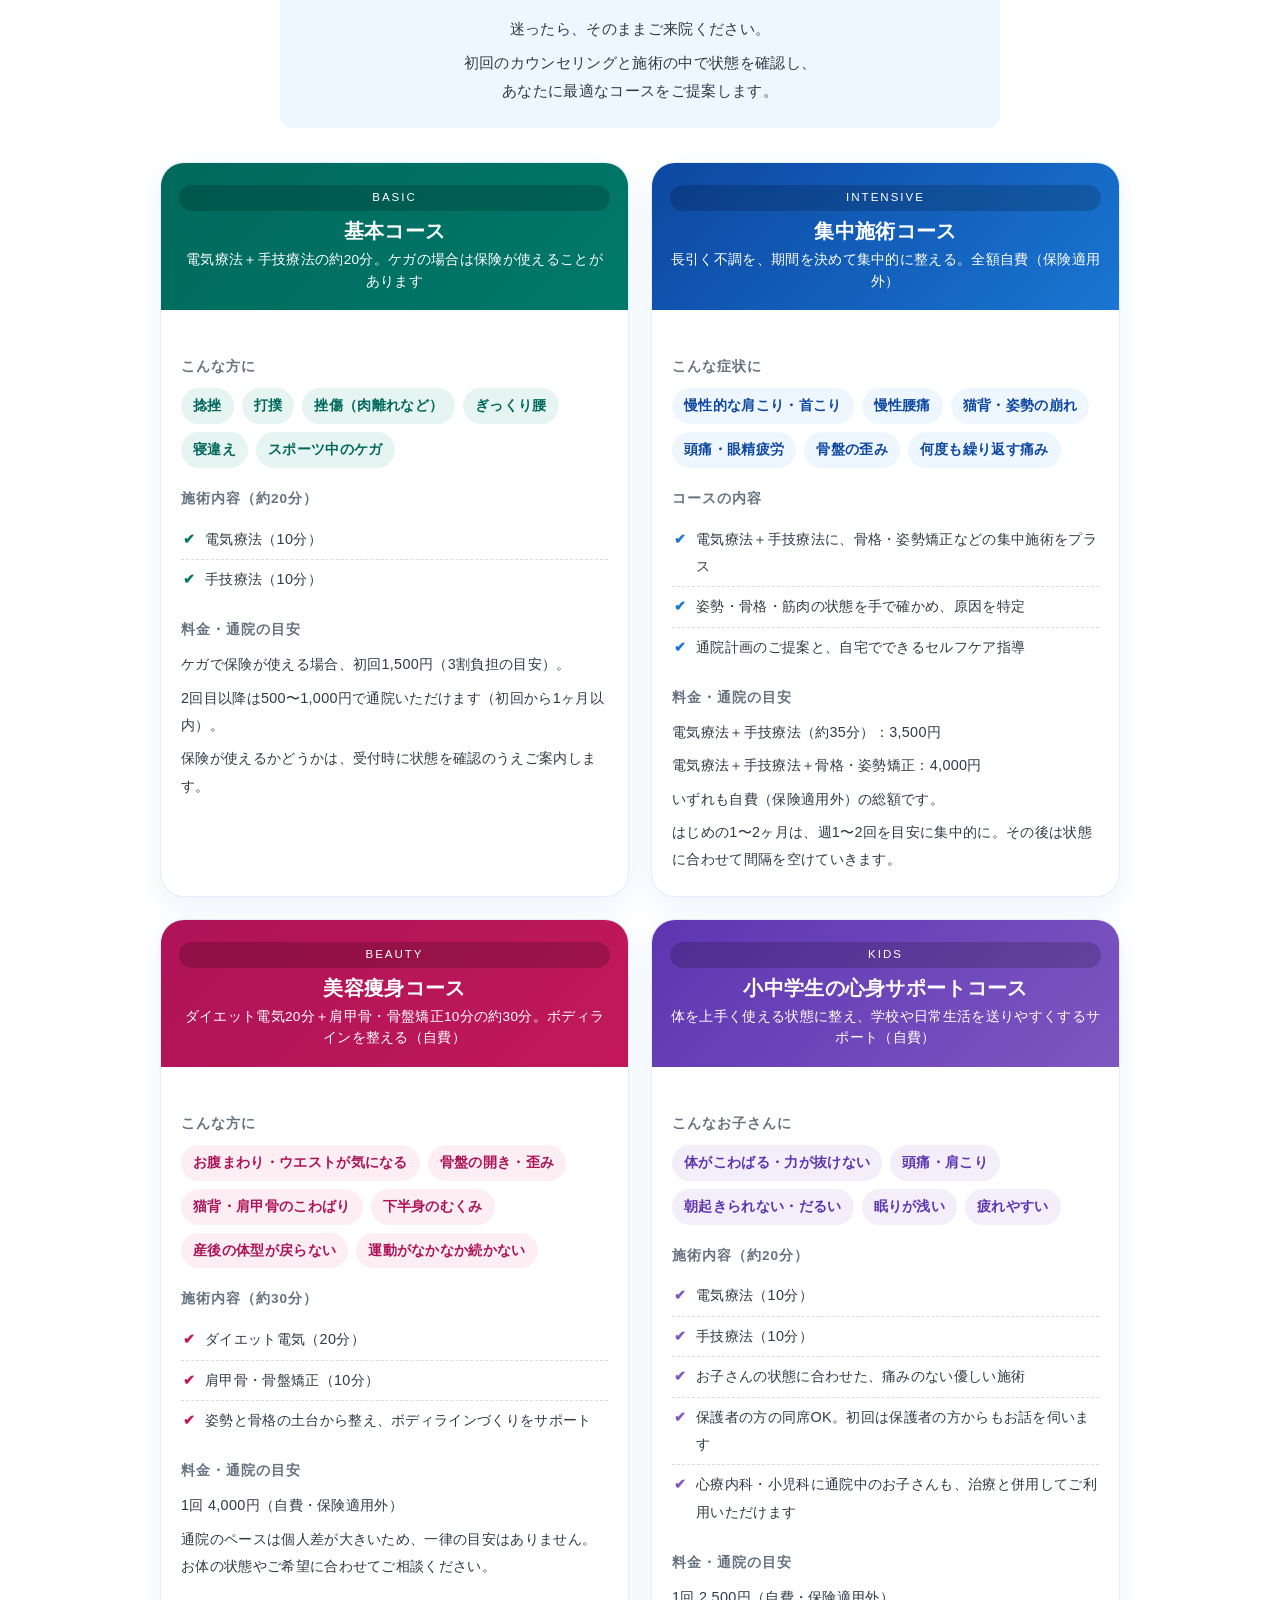
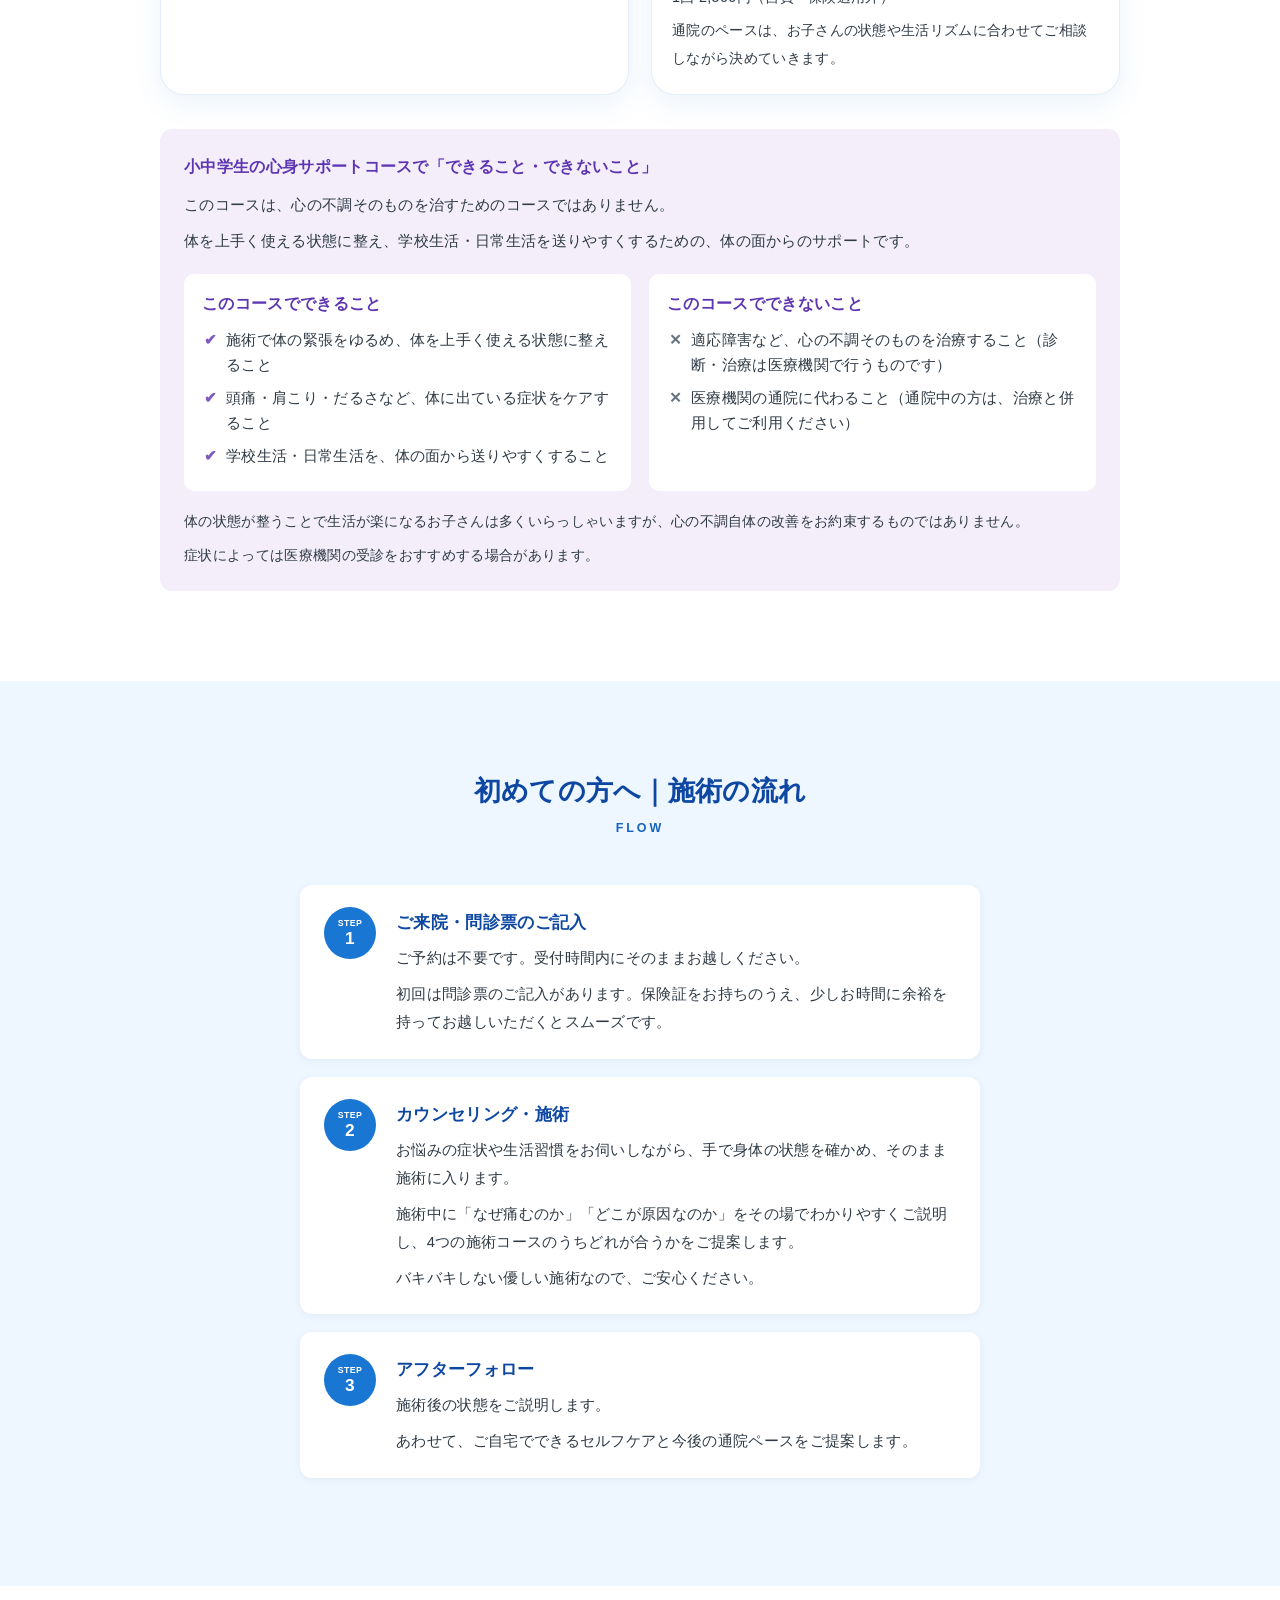
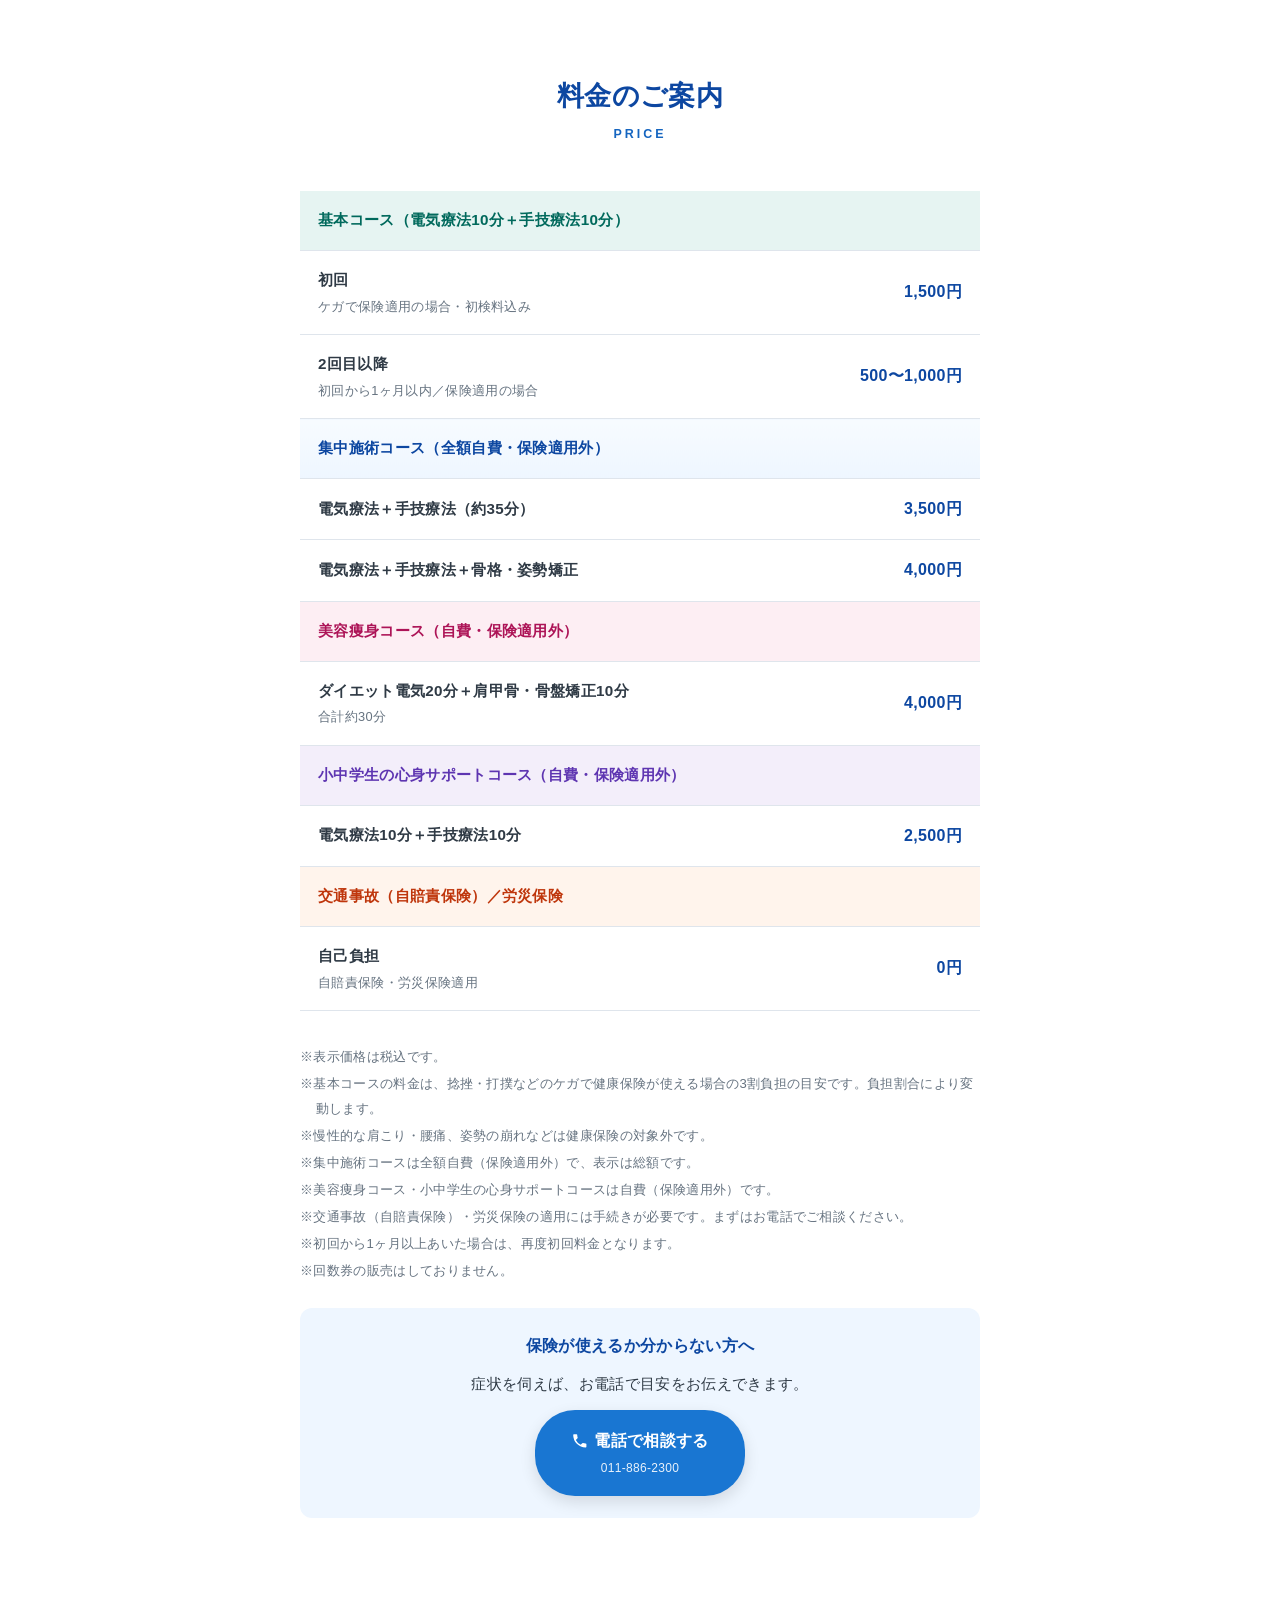
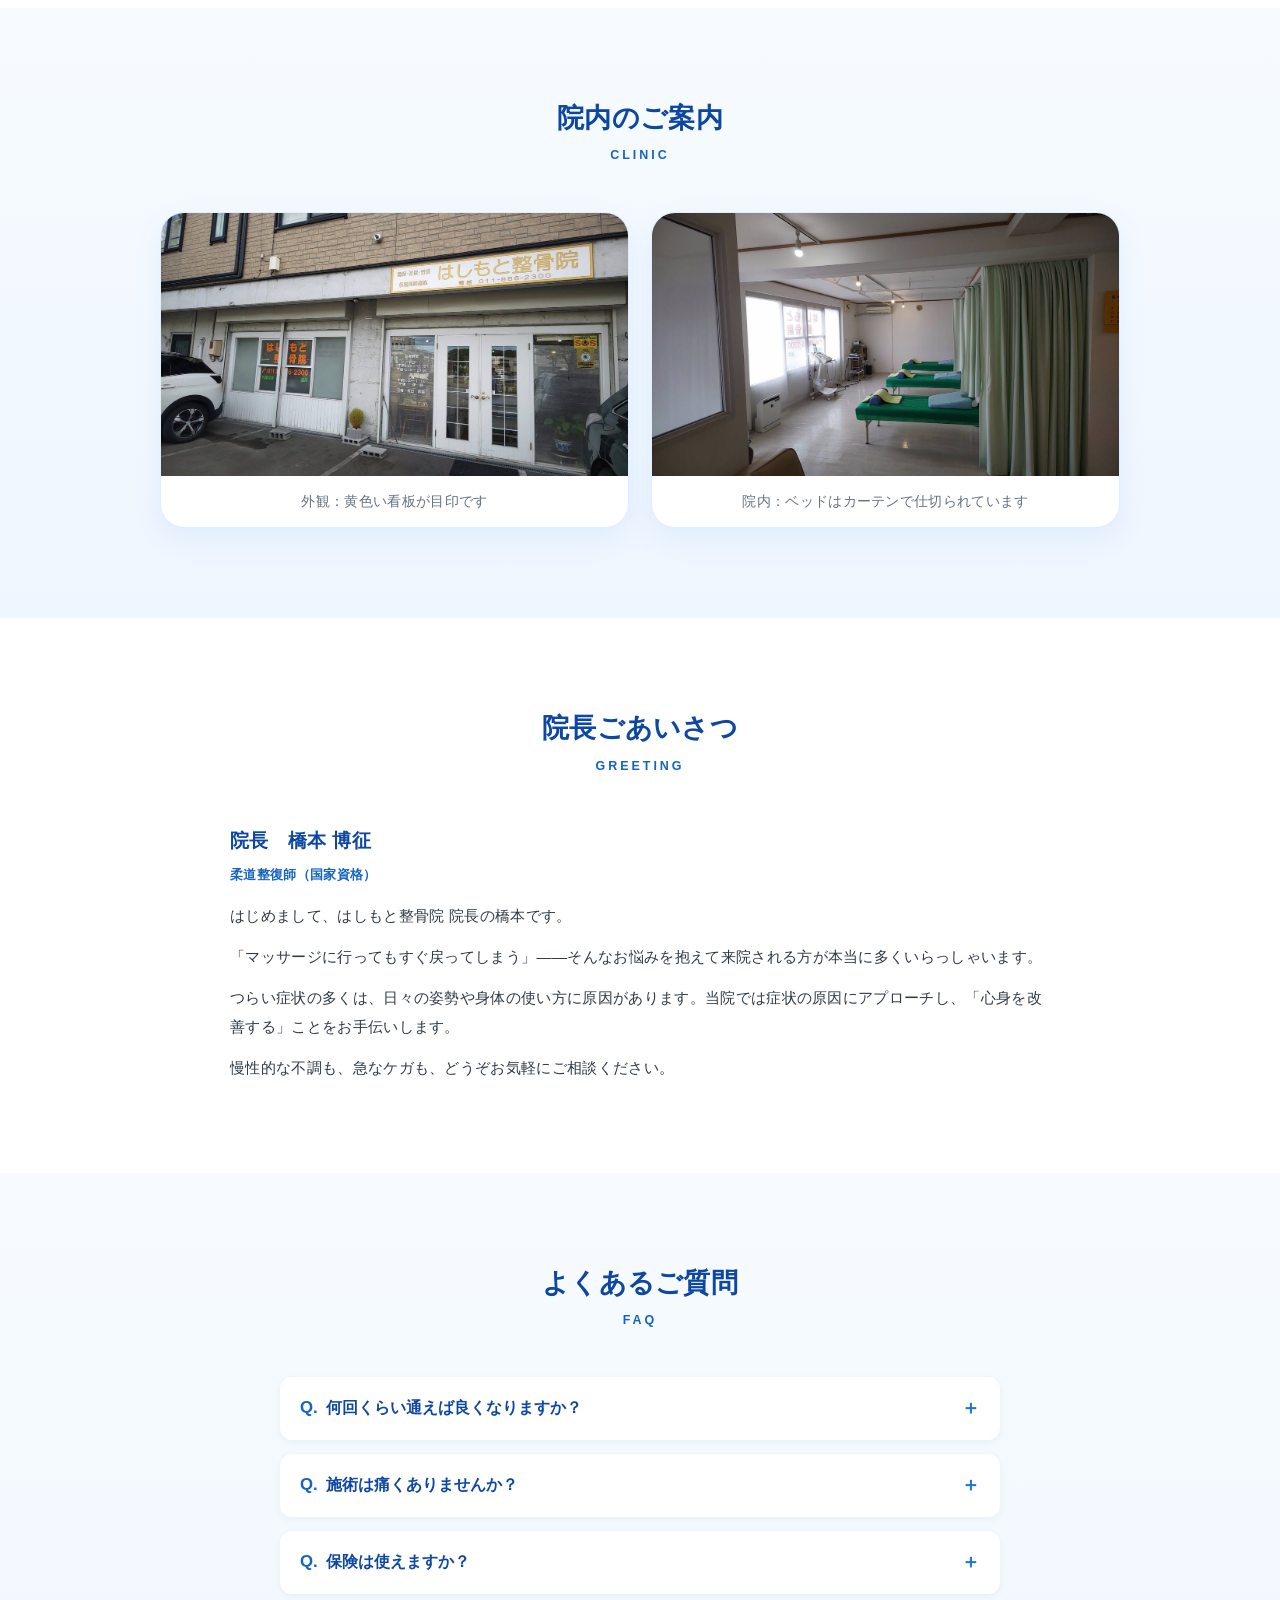
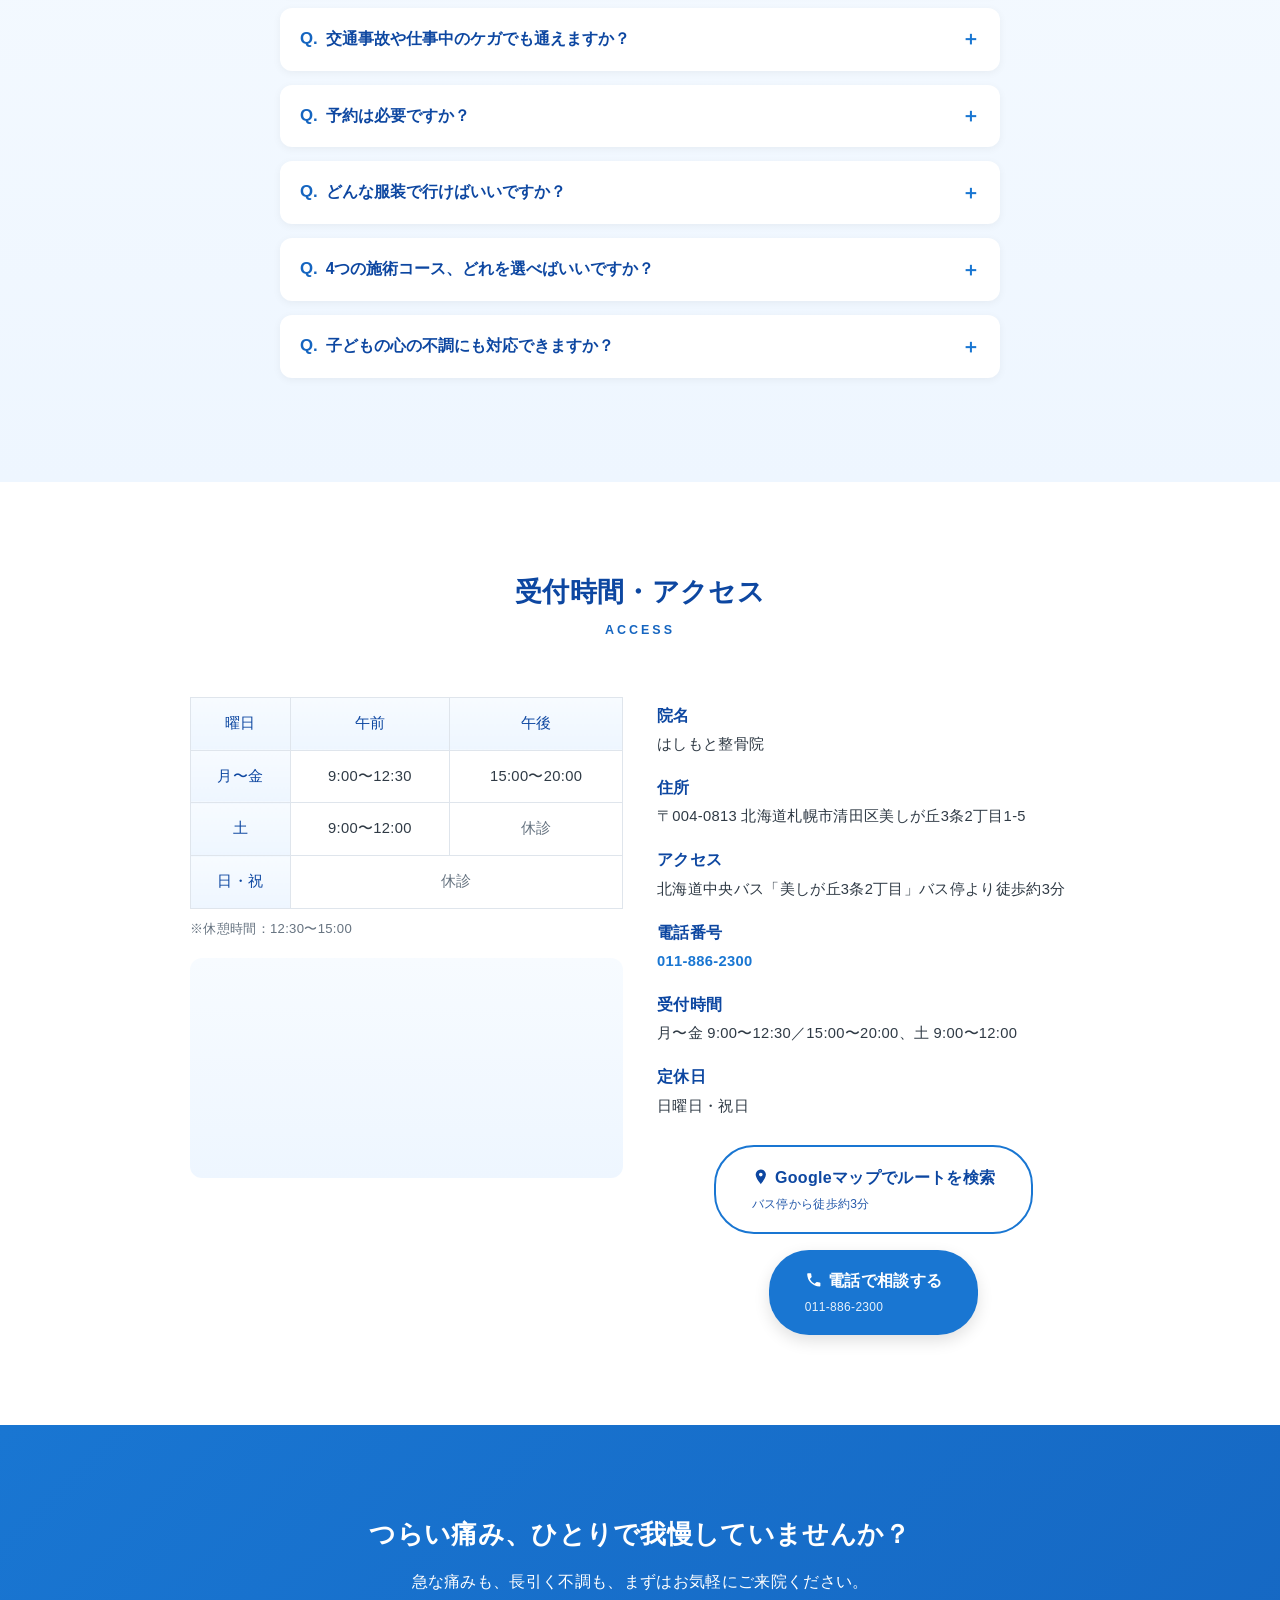
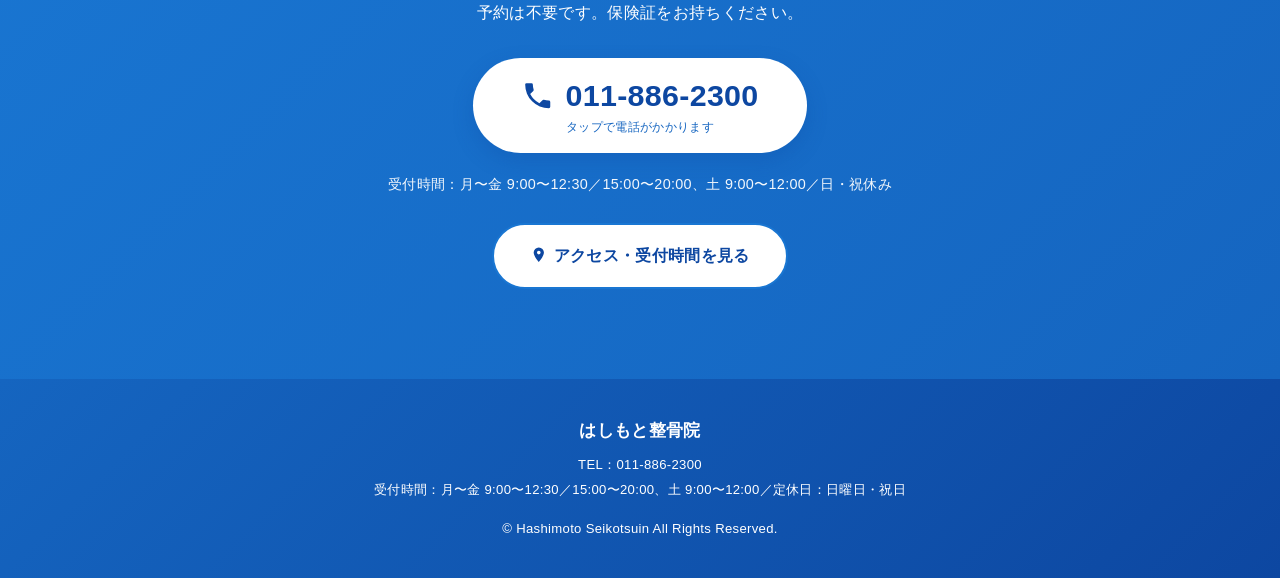
==== commit a2f5d81d: "美容痩身コースの所要時間を約30分（電気20分＋矯正10分）と明記し、通院ペースは一律の目安を出さない表現に Co-Authored-By: Claude Fable 5.1 <noreply@ant" ====
--- a/index.html
+++ b/index.html
@@ -334,7 +334,7 @@
         <header class="course-card__head">
           <span class="course-card__tag">BEAUTY</span>
           <h3 class="course-card__title">美容痩身コース</h3>
-          <p class="course-card__tagline">ダイエット電気20分に肩甲骨・骨盤矯正をプラス。ボディラインを整える（自費）</p>
+          <p class="course-card__tagline">ダイエット電気20分＋肩甲骨・骨盤矯正10分の約30分。ボディラインを整える（自費）</p>
         </header>
         <div class="course-card__body">
           <h4 class="course-card__label">こんな方に</h4>
@@ -346,17 +346,15 @@
             <li class="course-card__chip">産後の体型が戻らない</li>
             <li class="course-card__chip">運動がなかなか続かない</li>
           </ul>
-          <h4 class="course-card__label">施術内容</h4>
+          <h4 class="course-card__label">施術内容（約30分）</h4>
           <ul class="course-card__points">
             <li class="course-card__point">ダイエット電気（20分）</li>
-            <li class="course-card__point">肩甲骨矯正</li>
-            <li class="course-card__point">骨盤矯正</li>
+            <li class="course-card__point">肩甲骨・骨盤矯正（10分）</li>
             <li class="course-card__point">姿勢と骨格の土台から整え、ボディラインづくりをサポート</li>
           </ul>
           <h4 class="course-card__label">料金・通院の目安</h4>
-          <!-- TODO(要確認): 施術全体の所要時間と、おすすめの通院ペース（例：週1回×○ヶ月）を院長に確認 -->
           <p>1回 4,000円（自費・保険適用外）</p>
-          <p>通院のペースは、目標や体の状態に合わせてご相談しながら決めていきます。</p>
+          <p>通院のペースは個人差が大きいため、一律の目安はありません。お体の状態やご希望に合わせてご相談ください。</p>
         </div>
       </article>
 
@@ -485,7 +483,7 @@
           <tr><th>電気療法＋手技療法＋骨格・姿勢矯正</th><td>4,000円</td></tr>
 
           <tr><th class="price-table__cat price-table__cat--beauty" colspan="2">美容痩身コース（自費・保険適用外）</th></tr>
-          <tr><th>ダイエット電気20分＋肩甲骨・骨盤矯正</th><td>4,000円</td></tr>
+          <tr><th>ダイエット電気20分＋肩甲骨・骨盤矯正10分 <span class="price-table__sub">合計約30分</span></th><td>4,000円</td></tr>
 
           <tr><th class="price-table__cat price-table__cat--kids" colspan="2">小中学生の心身サポートコース（自費・保険適用外）</th></tr>
           <tr><th>電気療法10分＋手技療法10分</th><td>2,500円</td></tr>
